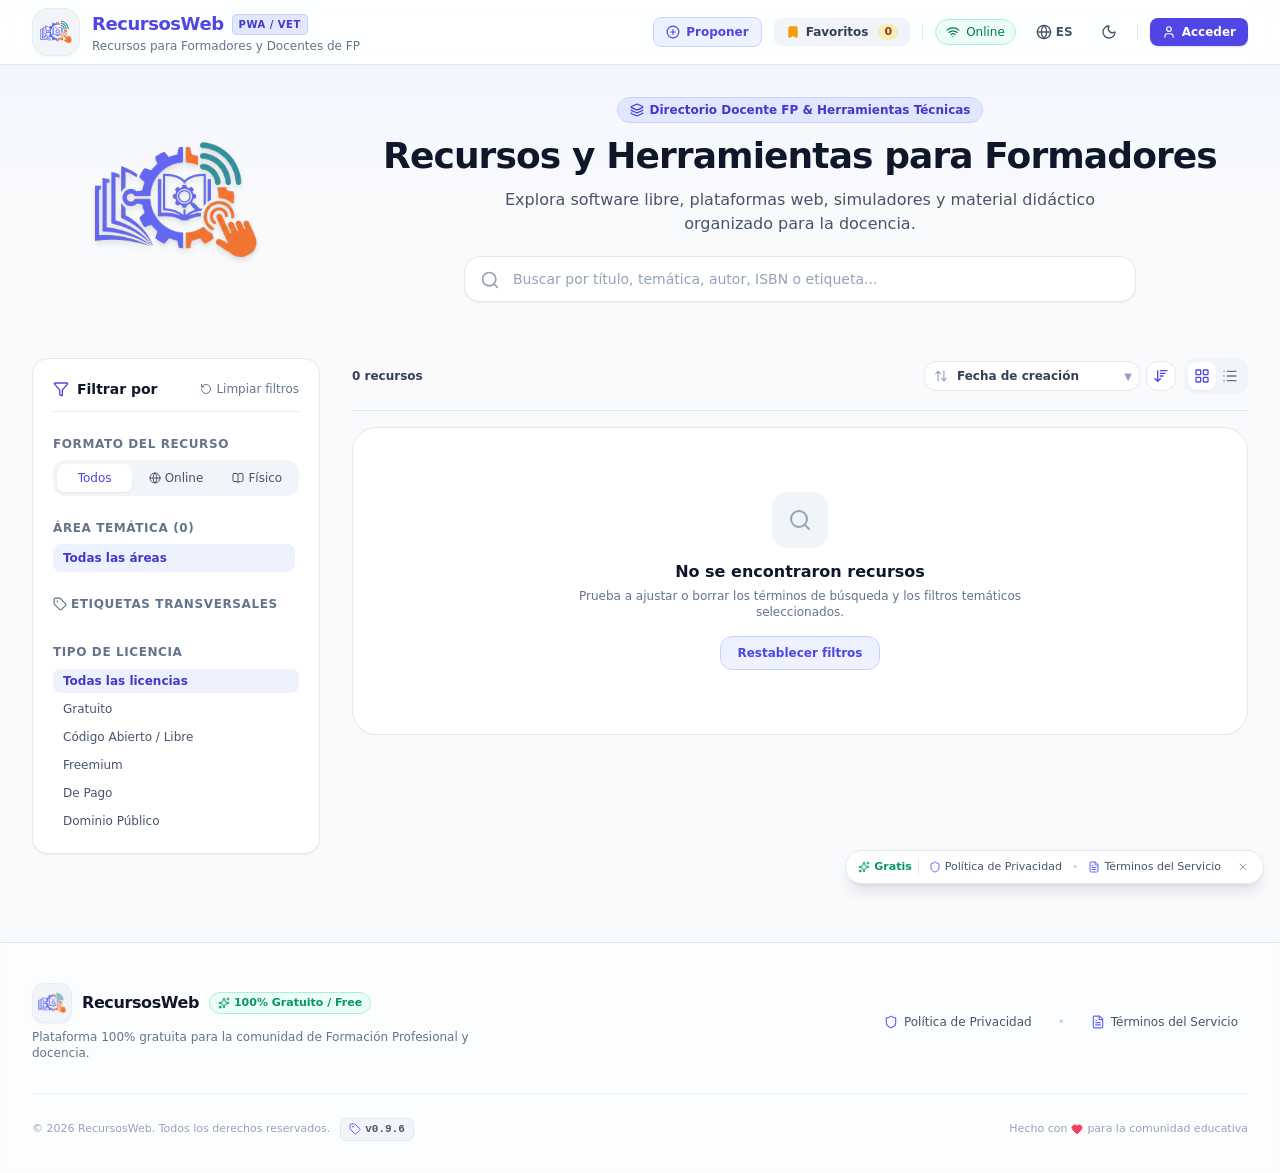
==== index.html @ 9bcf94d1 "deploy: harryangstrom/RecursosWeb@825c1fb88102592ce351a238828b5ffc466547d4" ====
<!doctype html>
<html lang="es">
  <head>
    <meta charset="UTF-8" />
    <link rel="icon" type="image/x-icon" href="/favicon.ico" />
    <link rel="icon" type="image/png" sizes="32x32" href="/favicon-32x32.png" />
    <link rel="icon" type="image/png" sizes="16x16" href="/favicon-16x16.png" />
    <link rel="apple-touch-icon" sizes="180x180" href="/apple-touch-icon.png" />
    <meta name="viewport" content="width=device-width, initial-scale=1.0, maximum-scale=1.0, user-scalable=no, viewport-fit=cover" />
    <meta name="theme-color" content="#4f46e5" />
    <meta name="description" content="Recursos para Formadores de FP y Educación de Adultos - Herramientas online y recursos físicos." />
    <title>RecursosWeb | Recursos para Formadores</title>
    <script type="module" crossorigin src="/assets/index-B-gvqFJF.js"></script>
    <link rel="stylesheet" crossorigin href="/assets/index-CIgTR_x7.css">
  <link rel="manifest" href="/manifest.webmanifest"><script id="vite-plugin-pwa:register-sw" src="/registerSW.js"></script></head>
  <body class="bg-slate-50 dark:bg-slate-950 text-slate-900 dark:text-slate-100 antialiased min-h-screen selection:bg-brand-500 selection:text-white">
    <div id="root"></div>
  </body>
</html>
---- assets/index-CIgTR_x7.css ----
*,:before,:after{--tw-border-spacing-x: 0;--tw-border-spacing-y: 0;--tw-translate-x: 0;--tw-translate-y: 0;--tw-rotate: 0;--tw-skew-x: 0;--tw-skew-y: 0;--tw-scale-x: 1;--tw-scale-y: 1;--tw-pan-x: ;--tw-pan-y: ;--tw-pinch-zoom: ;--tw-scroll-snap-strictness: proximity;--tw-gradient-from-position: ;--tw-gradient-via-position: ;--tw-gradient-to-position: ;--tw-ordinal: ;--tw-slashed-zero: ;--tw-numeric-figure: ;--tw-numeric-spacing: ;--tw-numeric-fraction: ;--tw-ring-inset: ;--tw-ring-offset-width: 0px;--tw-ring-offset-color: #fff;--tw-ring-color: rgb(59 130 246 / .5);--tw-ring-offset-shadow: 0 0 #0000;--tw-ring-shadow: 0 0 #0000;--tw-shadow: 0 0 #0000;--tw-shadow-colored: 0 0 #0000;--tw-blur: ;--tw-brightness: ;--tw-contrast: ;--tw-grayscale: ;--tw-hue-rotate: ;--tw-invert: ;--tw-saturate: ;--tw-sepia: ;--tw-drop-shadow: ;--tw-backdrop-blur: ;--tw-backdrop-brightness: ;--tw-backdrop-contrast: ;--tw-backdrop-grayscale: ;--tw-backdrop-hue-rotate: ;--tw-backdrop-invert: ;--tw-backdrop-opacity: ;--tw-backdrop-saturate: ;--tw-backdrop-sepia: ;--tw-contain-size: ;--tw-contain-layout: ;--tw-contain-paint: ;--tw-contain-style: }::backdrop{--tw-border-spacing-x: 0;--tw-border-spacing-y: 0;--tw-translate-x: 0;--tw-translate-y: 0;--tw-rotate: 0;--tw-skew-x: 0;--tw-skew-y: 0;--tw-scale-x: 1;--tw-scale-y: 1;--tw-pan-x: ;--tw-pan-y: ;--tw-pinch-zoom: ;--tw-scroll-snap-strictness: proximity;--tw-gradient-from-position: ;--tw-gradient-via-position: ;--tw-gradient-to-position: ;--tw-ordinal: ;--tw-slashed-zero: ;--tw-numeric-figure: ;--tw-numeric-spacing: ;--tw-numeric-fraction: ;--tw-ring-inset: ;--tw-ring-offset-width: 0px;--tw-ring-offset-color: #fff;--tw-ring-color: rgb(59 130 246 / .5);--tw-ring-offset-shadow: 0 0 #0000;--tw-ring-shadow: 0 0 #0000;--tw-shadow: 0 0 #0000;--tw-shadow-colored: 0 0 #0000;--tw-blur: ;--tw-brightness: ;--tw-contrast: ;--tw-grayscale: ;--tw-hue-rotate: ;--tw-invert: ;--tw-saturate: ;--tw-sepia: ;--tw-drop-shadow: ;--tw-backdrop-blur: ;--tw-backdrop-brightness: ;--tw-backdrop-contrast: ;--tw-backdrop-grayscale: ;--tw-backdrop-hue-rotate: ;--tw-backdrop-invert: ;--tw-backdrop-opacity: ;--tw-backdrop-saturate: ;--tw-backdrop-sepia: ;--tw-contain-size: ;--tw-contain-layout: ;--tw-contain-paint: ;--tw-contain-style: }*,:before,:after{box-sizing:border-box;border-width:0;border-style:solid;border-color:#e5e7eb}:before,:after{--tw-content: ""}html,:host{line-height:1.5;-webkit-text-size-adjust:100%;-moz-tab-size:4;-o-tab-size:4;tab-size:4;font-family:ui-sans-serif,system-ui,sans-serif,"Apple Color Emoji","Segoe UI Emoji",Segoe UI Symbol,"Noto Color Emoji";font-feature-settings:normal;font-variation-settings:normal;-webkit-tap-highlight-color:transparent}body{margin:0;line-height:inherit}hr{height:0;color:inherit;border-top-width:1px}abbr:where([title]){-webkit-text-decoration:underline dotted;text-decoration:underline dotted}h1,h2,h3,h4,h5,h6{font-size:inherit;font-weight:inherit}a{color:inherit;text-decoration:inherit}b,strong{font-weight:bolder}code,kbd,samp,pre{font-family:ui-monospace,SFMono-Regular,Menlo,Monaco,Consolas,Liberation Mono,Courier New,monospace;font-feature-settings:normal;font-variation-settings:normal;font-size:1em}small{font-size:80%}sub,sup{font-size:75%;line-height:0;position:relative;vertical-align:baseline}sub{bottom:-.25em}sup{top:-.5em}table{text-indent:0;border-color:inherit;border-collapse:collapse}button,input,optgroup,select,textarea{font-family:inherit;font-feature-settings:inherit;font-variation-settings:inherit;font-size:100%;font-weight:inherit;line-height:inherit;letter-spacing:inherit;color:inherit;margin:0;padding:0}button,select{text-transform:none}button,input:where([type=button]),input:where([type=reset]),input:where([type=submit]){-webkit-appearance:button;background-color:transparent;background-image:none}:-moz-focusring{outline:auto}:-moz-ui-invalid{box-shadow:none}progress{vertical-align:baseline}::-webkit-inner-spin-button,::-webkit-outer-spin-button{height:auto}[type=search]{-webkit-appearance:textfield;outline-offset:-2px}::-webkit-search-decoration{-webkit-appearance:none}::-webkit-file-upload-button{-webkit-appearance:button;font:inherit}summary{display:list-item}blockquote,dl,dd,h1,h2,h3,h4,h5,h6,hr,figure,p,pre{margin:0}fieldset{margin:0;padding:0}legend{padding:0}ol,ul,menu{list-style:none;margin:0;padding:0}dialog{padding:0}textarea{resize:vertical}input::-moz-placeholder,textarea::-moz-placeholder{opacity:1;color:#9ca3af}input::placeholder,textarea::placeholder{opacity:1;color:#9ca3af}button,[role=button]{cursor:pointer}:disabled{cursor:default}img,svg,video,canvas,audio,iframe,embed,object{display:block;vertical-align:middle}img,video{max-width:100%;height:auto}[hidden]:where(:not([hidden=until-found])){display:none}:root{--background: 210 40% 98%;--foreground: 222 47% 11%}.dark{--background: 222 47% 6%;--foreground: 210 40% 98%}body{min-height:100vh;--tw-bg-opacity: 1;background-color:rgb(248 250 252 / var(--tw-bg-opacity, 1));--tw-text-opacity: 1;color:rgb(15 23 42 / var(--tw-text-opacity, 1));-webkit-font-smoothing:antialiased;-moz-osx-font-smoothing:grayscale}body:is(.dark *){--tw-bg-opacity: 1;background-color:rgb(2 6 23 / var(--tw-bg-opacity, 1));--tw-text-opacity: 1;color:rgb(241 245 249 / var(--tw-text-opacity, 1))}body{font-feature-settings:"rlig" 1,"calt" 1}.sr-only{position:absolute;width:1px;height:1px;padding:0;margin:-1px;overflow:hidden;clip:rect(0,0,0,0);white-space:nowrap;border-width:0}.pointer-events-none{pointer-events:none}.fixed{position:fixed}.absolute{position:absolute}.relative{position:relative}.sticky{position:sticky}.inset-0{top:0;right:0;bottom:0;left:0}.-right-0\.5{right:-.125rem}.-right-2\.5{right:-.625rem}.-top-0\.5{top:-.125rem}.-top-1\.5{top:-.375rem}.bottom-0{bottom:0}.bottom-20{bottom:5rem}.bottom-6{bottom:1.5rem}.left-0{left:0}.left-2\.5{left:.625rem}.left-3{left:.75rem}.left-3\.5{left:.875rem}.left-4{left:1rem}.right-0{right:0}.right-2{right:.5rem}.right-2\.5{right:.625rem}.right-3{right:.75rem}.right-3\.5{right:.875rem}.right-4{right:1rem}.right-5{right:1.25rem}.right-6{right:1.5rem}.top-0{top:0}.top-1\/2{top:50%}.top-2\.5{top:.625rem}.top-20{top:5rem}.top-3{top:.75rem}.top-3\.5{top:.875rem}.top-5{top:1.25rem}.z-10{z-index:10}.z-20{z-index:20}.z-30{z-index:30}.z-40{z-index:40}.z-50{z-index:50}.z-\[60\]{z-index:60}.z-\[70\]{z-index:70}.z-\[80\]{z-index:80}.col-span-1{grid-column:span 1 / span 1}.col-span-2{grid-column:span 2 / span 2}.mx-auto{margin-left:auto;margin-right:auto}.my-5{margin-top:1.25rem;margin-bottom:1.25rem}.my-auto{margin-top:auto;margin-bottom:auto}.mb-0\.5{margin-bottom:.125rem}.mb-1{margin-bottom:.25rem}.mb-1\.5{margin-bottom:.375rem}.mb-2{margin-bottom:.5rem}.mb-2\.5{margin-bottom:.625rem}.mb-3{margin-bottom:.75rem}.mb-4{margin-bottom:1rem}.ml-0\.5{margin-left:.125rem}.ml-1{margin-left:.25rem}.ml-2{margin-left:.5rem}.ml-auto{margin-left:auto}.mr-1{margin-right:.25rem}.mt-0\.5{margin-top:.125rem}.mt-1{margin-top:.25rem}.mt-1\.5{margin-top:.375rem}.mt-16{margin-top:4rem}.mt-2{margin-top:.5rem}.mt-3{margin-top:.75rem}.mt-4{margin-top:1rem}.mt-5{margin-top:1.25rem}.mt-6{margin-top:1.5rem}.mt-8{margin-top:2rem}.line-clamp-1{overflow:hidden;display:-webkit-box;-webkit-box-orient:vertical;-webkit-line-clamp:1}.line-clamp-2{overflow:hidden;display:-webkit-box;-webkit-box-orient:vertical;-webkit-line-clamp:2}.line-clamp-3{overflow:hidden;display:-webkit-box;-webkit-box-orient:vertical;-webkit-line-clamp:3}.block{display:block}.inline-block{display:inline-block}.inline{display:inline}.flex{display:flex}.inline-flex{display:inline-flex}.table{display:table}.grid{display:grid}.contents{display:contents}.hidden{display:none}.h-0\.5{height:.125rem}.h-1\.5{height:.375rem}.h-10{height:2.5rem}.h-12{height:3rem}.h-14{height:3.5rem}.h-16{height:4rem}.h-2{height:.5rem}.h-2\.5{height:.625rem}.h-3{height:.75rem}.h-3\.5{height:.875rem}.h-4{height:1rem}.h-44{height:11rem}.h-5{height:1.25rem}.h-52{height:13rem}.h-6{height:1.5rem}.h-7{height:1.75rem}.h-8{height:2rem}.h-9{height:2.25rem}.h-\[90vh\]{height:90vh}.h-full{height:100%}.max-h-24{max-height:6rem}.max-h-32{max-height:8rem}.max-h-48{max-height:12rem}.max-h-56{max-height:14rem}.max-h-72{max-height:18rem}.max-h-\[460px\]{max-height:460px}.max-h-\[480px\]{max-height:480px}.max-h-\[500px\]{max-height:500px}.max-h-\[85vh\]{max-height:85vh}.max-h-\[90vh\]{max-height:90vh}.max-h-\[92vh\]{max-height:92vh}.min-h-screen{min-height:100vh}.w-1\.5{width:.375rem}.w-10{width:2.5rem}.w-12{width:3rem}.w-14{width:3.5rem}.w-16{width:4rem}.w-2\.5{width:.625rem}.w-3{width:.75rem}.w-3\.5{width:.875rem}.w-4{width:1rem}.w-44{width:11rem}.w-5{width:1.25rem}.w-52{width:13rem}.w-6{width:1.5rem}.w-64{width:16rem}.w-7{width:1.75rem}.w-72{width:18rem}.w-8{width:2rem}.w-9{width:2.25rem}.w-full{width:100%}.w-px{width:1px}.min-w-0{min-width:0px}.min-w-4{min-width:1rem}.max-w-2xl{max-width:42rem}.max-w-3xl{max-width:48rem}.max-w-4xl{max-width:56rem}.max-w-5xl{max-width:64rem}.max-w-7xl{max-width:80rem}.max-w-\[110px\]{max-width:110px}.max-w-lg{max-width:32rem}.max-w-md{max-width:28rem}.max-w-sm{max-width:24rem}.max-w-xl{max-width:36rem}.max-w-xs{max-width:20rem}.flex-1{flex:1 1 0%}.flex-shrink-0,.shrink-0{flex-shrink:0}.-translate-y-1\/2{--tw-translate-y: -50%;transform:translate(var(--tw-translate-x),var(--tw-translate-y)) rotate(var(--tw-rotate)) skew(var(--tw-skew-x)) skewY(var(--tw-skew-y)) scaleX(var(--tw-scale-x)) scaleY(var(--tw-scale-y))}.scale-110{--tw-scale-x: 1.1;--tw-scale-y: 1.1;transform:translate(var(--tw-translate-x),var(--tw-translate-y)) rotate(var(--tw-rotate)) skew(var(--tw-skew-x)) skewY(var(--tw-skew-y)) scaleX(var(--tw-scale-x)) scaleY(var(--tw-scale-y))}.transform{transform:translate(var(--tw-translate-x),var(--tw-translate-y)) rotate(var(--tw-rotate)) skew(var(--tw-skew-x)) skewY(var(--tw-skew-y)) scaleX(var(--tw-scale-x)) scaleY(var(--tw-scale-y))}@keyframes bounce{0%,to{transform:translateY(-25%);animation-timing-function:cubic-bezier(.8,0,1,1)}50%{transform:none;animation-timing-function:cubic-bezier(0,0,.2,1)}}.animate-bounce{animation:bounce 1s infinite}@keyframes pulse{50%{opacity:.5}}.animate-pulse{animation:pulse 2s cubic-bezier(.4,0,.6,1) infinite}@keyframes spin{to{transform:rotate(360deg)}}.animate-spin{animation:spin 1s linear infinite}.cursor-pointer{cursor:pointer}.select-none{-webkit-user-select:none;-moz-user-select:none;user-select:none}.list-inside{list-style-position:inside}.list-disc{list-style-type:disc}.appearance-none{-webkit-appearance:none;-moz-appearance:none;appearance:none}.grid-cols-1{grid-template-columns:repeat(1,minmax(0,1fr))}.grid-cols-2{grid-template-columns:repeat(2,minmax(0,1fr))}.grid-cols-3{grid-template-columns:repeat(3,minmax(0,1fr))}.grid-cols-9{grid-template-columns:repeat(9,minmax(0,1fr))}.flex-col{flex-direction:column}.flex-wrap{flex-wrap:wrap}.items-start{align-items:flex-start}.items-center{align-items:center}.items-stretch{align-items:stretch}.justify-end{justify-content:flex-end}.justify-center{justify-content:center}.justify-between{justify-content:space-between}.justify-around{justify-content:space-around}.gap-0\.5{gap:.125rem}.gap-1{gap:.25rem}.gap-1\.5{gap:.375rem}.gap-2{gap:.5rem}.gap-2\.5{gap:.625rem}.gap-3{gap:.75rem}.gap-3\.5{gap:.875rem}.gap-4{gap:1rem}.gap-5{gap:1.25rem}.gap-6{gap:1.5rem}.gap-8{gap:2rem}.space-y-0\.5>:not([hidden])~:not([hidden]){--tw-space-y-reverse: 0;margin-top:calc(.125rem * calc(1 - var(--tw-space-y-reverse)));margin-bottom:calc(.125rem * var(--tw-space-y-reverse))}.space-y-1>:not([hidden])~:not([hidden]){--tw-space-y-reverse: 0;margin-top:calc(.25rem * calc(1 - var(--tw-space-y-reverse)));margin-bottom:calc(.25rem * var(--tw-space-y-reverse))}.space-y-1\.5>:not([hidden])~:not([hidden]){--tw-space-y-reverse: 0;margin-top:calc(.375rem * calc(1 - var(--tw-space-y-reverse)));margin-bottom:calc(.375rem * var(--tw-space-y-reverse))}.space-y-2>:not([hidden])~:not([hidden]){--tw-space-y-reverse: 0;margin-top:calc(.5rem * calc(1 - var(--tw-space-y-reverse)));margin-bottom:calc(.5rem * var(--tw-space-y-reverse))}.space-y-3>:not([hidden])~:not([hidden]){--tw-space-y-reverse: 0;margin-top:calc(.75rem * calc(1 - var(--tw-space-y-reverse)));margin-bottom:calc(.75rem * var(--tw-space-y-reverse))}.space-y-3\.5>:not([hidden])~:not([hidden]){--tw-space-y-reverse: 0;margin-top:calc(.875rem * calc(1 - var(--tw-space-y-reverse)));margin-bottom:calc(.875rem * var(--tw-space-y-reverse))}.space-y-4>:not([hidden])~:not([hidden]){--tw-space-y-reverse: 0;margin-top:calc(1rem * calc(1 - var(--tw-space-y-reverse)));margin-bottom:calc(1rem * var(--tw-space-y-reverse))}.space-y-5>:not([hidden])~:not([hidden]){--tw-space-y-reverse: 0;margin-top:calc(1.25rem * calc(1 - var(--tw-space-y-reverse)));margin-bottom:calc(1.25rem * var(--tw-space-y-reverse))}.space-y-6>:not([hidden])~:not([hidden]){--tw-space-y-reverse: 0;margin-top:calc(1.5rem * calc(1 - var(--tw-space-y-reverse)));margin-bottom:calc(1.5rem * var(--tw-space-y-reverse))}.divide-y>:not([hidden])~:not([hidden]){--tw-divide-y-reverse: 0;border-top-width:calc(1px * calc(1 - var(--tw-divide-y-reverse)));border-bottom-width:calc(1px * var(--tw-divide-y-reverse))}.divide-slate-100>:not([hidden])~:not([hidden]){--tw-divide-opacity: 1;border-color:rgb(241 245 249 / var(--tw-divide-opacity, 1))}.self-start{align-self:flex-start}.self-end{align-self:flex-end}.self-center{align-self:center}.overflow-hidden{overflow:hidden}.overflow-x-auto{overflow-x:auto}.overflow-y-auto{overflow-y:auto}.truncate{overflow:hidden;text-overflow:ellipsis;white-space:nowrap}.whitespace-nowrap{white-space:nowrap}.whitespace-pre-line{white-space:pre-line}.rounded{border-radius:.25rem}.rounded-2xl{border-radius:1rem}.rounded-3xl{border-radius:1.5rem}.rounded-full{border-radius:9999px}.rounded-lg{border-radius:.5rem}.rounded-md{border-radius:.375rem}.rounded-xl{border-radius:.75rem}.border{border-width:1px}.border-0{border-width:0px}.border-2{border-width:2px}.border-b{border-bottom-width:1px}.border-r{border-right-width:1px}.border-t{border-top-width:1px}.border-dashed{border-style:dashed}.border-amber-200{--tw-border-opacity: 1;border-color:rgb(253 230 138 / var(--tw-border-opacity, 1))}.border-amber-200\/50{border-color:#fde68a80}.border-amber-200\/60{border-color:#fde68a99}.border-amber-200\/70{border-color:#fde68ab3}.border-amber-200\/80{border-color:#fde68acc}.border-amber-300{--tw-border-opacity: 1;border-color:rgb(252 211 77 / var(--tw-border-opacity, 1))}.border-amber-300\/40{border-color:#fcd34d66}.border-amber-500{--tw-border-opacity: 1;border-color:rgb(245 158 11 / var(--tw-border-opacity, 1))}.border-blue-200{--tw-border-opacity: 1;border-color:rgb(191 219 254 / var(--tw-border-opacity, 1))}.border-blue-200\/60{border-color:#bfdbfe99}.border-brand-100{--tw-border-opacity: 1;border-color:rgb(224 231 255 / var(--tw-border-opacity, 1))}.border-brand-200{--tw-border-opacity: 1;border-color:rgb(199 210 254 / var(--tw-border-opacity, 1))}.border-brand-300{--tw-border-opacity: 1;border-color:rgb(165 180 252 / var(--tw-border-opacity, 1))}.border-brand-500{--tw-border-opacity: 1;border-color:rgb(99 102 241 / var(--tw-border-opacity, 1))}.border-emerald-200{--tw-border-opacity: 1;border-color:rgb(167 243 208 / var(--tw-border-opacity, 1))}.border-emerald-200\/60{border-color:#a7f3d099}.border-emerald-500{--tw-border-opacity: 1;border-color:rgb(16 185 129 / var(--tw-border-opacity, 1))}.border-indigo-200{--tw-border-opacity: 1;border-color:rgb(199 210 254 / var(--tw-border-opacity, 1))}.border-indigo-200\/50{border-color:#c7d2fe80}.border-indigo-200\/60{border-color:#c7d2fe99}.border-indigo-200\/70{border-color:#c7d2feb3}.border-indigo-300{--tw-border-opacity: 1;border-color:rgb(165 180 252 / var(--tw-border-opacity, 1))}.border-indigo-500{--tw-border-opacity: 1;border-color:rgb(99 102 241 / var(--tw-border-opacity, 1))}.border-purple-200{--tw-border-opacity: 1;border-color:rgb(233 213 255 / var(--tw-border-opacity, 1))}.border-purple-200\/60{border-color:#e9d5ff99}.border-purple-300{--tw-border-opacity: 1;border-color:rgb(216 180 254 / var(--tw-border-opacity, 1))}.border-rose-200{--tw-border-opacity: 1;border-color:rgb(254 205 211 / var(--tw-border-opacity, 1))}.border-slate-100{--tw-border-opacity: 1;border-color:rgb(241 245 249 / var(--tw-border-opacity, 1))}.border-slate-200{--tw-border-opacity: 1;border-color:rgb(226 232 240 / var(--tw-border-opacity, 1))}.border-slate-200\/60{border-color:#e2e8f099}.border-slate-200\/80{border-color:#e2e8f0cc}.border-slate-300{--tw-border-opacity: 1;border-color:rgb(203 213 225 / var(--tw-border-opacity, 1))}.border-slate-700{--tw-border-opacity: 1;border-color:rgb(51 65 85 / var(--tw-border-opacity, 1))}.border-slate-700\/60{border-color:#33415599}.border-slate-700\/80{border-color:#334155cc}.border-slate-800{--tw-border-opacity: 1;border-color:rgb(30 41 59 / var(--tw-border-opacity, 1))}.border-slate-800\/80{border-color:#1e293bcc}.border-transparent{border-color:transparent}.border-white\/30{border-color:#ffffff4d}.border-t-transparent{border-top-color:transparent}.border-t-white{--tw-border-opacity: 1;border-top-color:rgb(255 255 255 / var(--tw-border-opacity, 1))}.bg-\[\#0f172a\]{--tw-bg-opacity: 1;background-color:rgb(15 23 42 / var(--tw-bg-opacity, 1))}.bg-amber-100{--tw-bg-opacity: 1;background-color:rgb(254 243 199 / var(--tw-bg-opacity, 1))}.bg-amber-200\/60{background-color:#fde68a99}.bg-amber-50{--tw-bg-opacity: 1;background-color:rgb(255 251 235 / var(--tw-bg-opacity, 1))}.bg-amber-50\/30{background-color:#fffbeb4d}.bg-amber-50\/50{background-color:#fffbeb80}.bg-amber-50\/60{background-color:#fffbeb99}.bg-amber-50\/70{background-color:#fffbebb3}.bg-amber-500{--tw-bg-opacity: 1;background-color:rgb(245 158 11 / var(--tw-bg-opacity, 1))}.bg-amber-500\/10{background-color:#f59e0b1a}.bg-amber-600{--tw-bg-opacity: 1;background-color:rgb(217 119 6 / var(--tw-bg-opacity, 1))}.bg-blue-100{--tw-bg-opacity: 1;background-color:rgb(219 234 254 / var(--tw-bg-opacity, 1))}.bg-blue-50{--tw-bg-opacity: 1;background-color:rgb(239 246 255 / var(--tw-bg-opacity, 1))}.bg-blue-500{--tw-bg-opacity: 1;background-color:rgb(59 130 246 / var(--tw-bg-opacity, 1))}.bg-brand-100{--tw-bg-opacity: 1;background-color:rgb(224 231 255 / var(--tw-bg-opacity, 1))}.bg-brand-50{--tw-bg-opacity: 1;background-color:rgb(238 242 255 / var(--tw-bg-opacity, 1))}.bg-brand-50\/50{background-color:#eef2ff80}.bg-brand-50\/70{background-color:#eef2ffb3}.bg-brand-600{--tw-bg-opacity: 1;background-color:rgb(79 70 229 / var(--tw-bg-opacity, 1))}.bg-emerald-100{--tw-bg-opacity: 1;background-color:rgb(209 250 229 / var(--tw-bg-opacity, 1))}.bg-emerald-50{--tw-bg-opacity: 1;background-color:rgb(236 253 245 / var(--tw-bg-opacity, 1))}.bg-emerald-50\/30{background-color:#ecfdf54d}.bg-emerald-50\/60{background-color:#ecfdf599}.bg-emerald-500{--tw-bg-opacity: 1;background-color:rgb(16 185 129 / var(--tw-bg-opacity, 1))}.bg-emerald-600{--tw-bg-opacity: 1;background-color:rgb(5 150 105 / var(--tw-bg-opacity, 1))}.bg-indigo-100{--tw-bg-opacity: 1;background-color:rgb(224 231 255 / var(--tw-bg-opacity, 1))}.bg-indigo-50{--tw-bg-opacity: 1;background-color:rgb(238 242 255 / var(--tw-bg-opacity, 1))}.bg-indigo-50\/40{background-color:#eef2ff66}.bg-indigo-50\/50{background-color:#eef2ff80}.bg-indigo-50\/60{background-color:#eef2ff99}.bg-indigo-50\/70{background-color:#eef2ffb3}.bg-indigo-600{--tw-bg-opacity: 1;background-color:rgb(79 70 229 / var(--tw-bg-opacity, 1))}.bg-indigo-700{--tw-bg-opacity: 1;background-color:rgb(67 56 202 / var(--tw-bg-opacity, 1))}.bg-purple-100{--tw-bg-opacity: 1;background-color:rgb(243 232 255 / var(--tw-bg-opacity, 1))}.bg-purple-50{--tw-bg-opacity: 1;background-color:rgb(250 245 255 / var(--tw-bg-opacity, 1))}.bg-purple-500{--tw-bg-opacity: 1;background-color:rgb(168 85 247 / var(--tw-bg-opacity, 1))}.bg-purple-600{--tw-bg-opacity: 1;background-color:rgb(147 51 234 / var(--tw-bg-opacity, 1))}.bg-rose-100{--tw-bg-opacity: 1;background-color:rgb(255 228 230 / var(--tw-bg-opacity, 1))}.bg-rose-50{--tw-bg-opacity: 1;background-color:rgb(255 241 242 / var(--tw-bg-opacity, 1))}.bg-rose-600{--tw-bg-opacity: 1;background-color:rgb(225 29 72 / var(--tw-bg-opacity, 1))}.bg-slate-100{--tw-bg-opacity: 1;background-color:rgb(241 245 249 / var(--tw-bg-opacity, 1))}.bg-slate-200{--tw-bg-opacity: 1;background-color:rgb(226 232 240 / var(--tw-bg-opacity, 1))}.bg-slate-50{--tw-bg-opacity: 1;background-color:rgb(248 250 252 / var(--tw-bg-opacity, 1))}.bg-slate-50\/50{background-color:#f8fafc80}.bg-slate-50\/60{background-color:#f8fafc99}.bg-slate-50\/70{background-color:#f8fafcb3}.bg-slate-50\/80{background-color:#f8fafccc}.bg-slate-800{--tw-bg-opacity: 1;background-color:rgb(30 41 59 / var(--tw-bg-opacity, 1))}.bg-slate-800\/90{background-color:#1e293be6}.bg-slate-900{--tw-bg-opacity: 1;background-color:rgb(15 23 42 / var(--tw-bg-opacity, 1))}.bg-slate-900\/70{background-color:#0f172ab3}.bg-slate-900\/80{background-color:#0f172acc}.bg-slate-900\/95{background-color:#0f172af2}.bg-slate-950{--tw-bg-opacity: 1;background-color:rgb(2 6 23 / var(--tw-bg-opacity, 1))}.bg-slate-950\/60{background-color:#02061799}.bg-slate-950\/70{background-color:#020617b3}.bg-slate-950\/75{background-color:#020617bf}.bg-slate-950\/80{background-color:#020617cc}.bg-white{--tw-bg-opacity: 1;background-color:rgb(255 255 255 / var(--tw-bg-opacity, 1))}.bg-white\/50{background-color:#ffffff80}.bg-white\/85{background-color:#ffffffd9}.bg-white\/90{background-color:#ffffffe6}.bg-white\/95{background-color:#fffffff2}.bg-gradient-to-b{background-image:linear-gradient(to bottom,var(--tw-gradient-stops))}.bg-gradient-to-br{background-image:linear-gradient(to bottom right,var(--tw-gradient-stops))}.bg-gradient-to-r{background-image:linear-gradient(to right,var(--tw-gradient-stops))}.bg-gradient-to-tr{background-image:linear-gradient(to top right,var(--tw-gradient-stops))}.from-amber-400{--tw-gradient-from: #fbbf24 var(--tw-gradient-from-position);--tw-gradient-to: rgb(251 191 36 / 0) var(--tw-gradient-to-position);--tw-gradient-stops: var(--tw-gradient-from), var(--tw-gradient-to)}.from-amber-500{--tw-gradient-from: #f59e0b var(--tw-gradient-from-position);--tw-gradient-to: rgb(245 158 11 / 0) var(--tw-gradient-to-position);--tw-gradient-stops: var(--tw-gradient-from), var(--tw-gradient-to)}.from-blue-500{--tw-gradient-from: #3b82f6 var(--tw-gradient-from-position);--tw-gradient-to: rgb(59 130 246 / 0) var(--tw-gradient-to-position);--tw-gradient-stops: var(--tw-gradient-from), var(--tw-gradient-to)}.from-blue-600{--tw-gradient-from: #2563eb var(--tw-gradient-from-position);--tw-gradient-to: rgb(37 99 235 / 0) var(--tw-gradient-to-position);--tw-gradient-stops: var(--tw-gradient-from), var(--tw-gradient-to)}.from-brand-50{--tw-gradient-from: #eef2ff var(--tw-gradient-from-position);--tw-gradient-to: rgb(238 242 255 / 0) var(--tw-gradient-to-position);--tw-gradient-stops: var(--tw-gradient-from), var(--tw-gradient-to)}.from-brand-50\/50{--tw-gradient-from: rgb(238 242 255 / .5) var(--tw-gradient-from-position);--tw-gradient-to: rgb(238 242 255 / 0) var(--tw-gradient-to-position);--tw-gradient-stops: var(--tw-gradient-from), var(--tw-gradient-to)}.from-brand-600{--tw-gradient-from: #4f46e5 var(--tw-gradient-from-position);--tw-gradient-to: rgb(79 70 229 / 0) var(--tw-gradient-to-position);--tw-gradient-stops: var(--tw-gradient-from), var(--tw-gradient-to)}.from-cyan-500{--tw-gradient-from: #06b6d4 var(--tw-gradient-from-position);--tw-gradient-to: rgb(6 182 212 / 0) var(--tw-gradient-to-position);--tw-gradient-stops: var(--tw-gradient-from), var(--tw-gradient-to)}.from-cyan-600{--tw-gradient-from: #0891b2 var(--tw-gradient-from-position);--tw-gradient-to: rgb(8 145 178 / 0) var(--tw-gradient-to-position);--tw-gradient-stops: var(--tw-gradient-from), var(--tw-gradient-to)}.from-emerald-500{--tw-gradient-from: #10b981 var(--tw-gradient-from-position);--tw-gradient-to: rgb(16 185 129 / 0) var(--tw-gradient-to-position);--tw-gradient-stops: var(--tw-gradient-from), var(--tw-gradient-to)}.from-fuchsia-500{--tw-gradient-from: #d946ef var(--tw-gradient-from-position);--tw-gradient-to: rgb(217 70 239 / 0) var(--tw-gradient-to-position);--tw-gradient-stops: var(--tw-gradient-from), var(--tw-gradient-to)}.from-green-500{--tw-gradient-from: #22c55e var(--tw-gradient-from-position);--tw-gradient-to: rgb(34 197 94 / 0) var(--tw-gradient-to-position);--tw-gradient-stops: var(--tw-gradient-from), var(--tw-gradient-to)}.from-indigo-50{--tw-gradient-from: #eef2ff var(--tw-gradient-from-position);--tw-gradient-to: rgb(238 242 255 / 0) var(--tw-gradient-to-position);--tw-gradient-stops: var(--tw-gradient-from), var(--tw-gradient-to)}.from-indigo-500{--tw-gradient-from: #6366f1 var(--tw-gradient-from-position);--tw-gradient-to: rgb(99 102 241 / 0) var(--tw-gradient-to-position);--tw-gradient-stops: var(--tw-gradient-from), var(--tw-gradient-to)}.from-indigo-500\/10{--tw-gradient-from: rgb(99 102 241 / .1) var(--tw-gradient-from-position);--tw-gradient-to: rgb(99 102 241 / 0) var(--tw-gradient-to-position);--tw-gradient-stops: var(--tw-gradient-from), var(--tw-gradient-to)}.from-indigo-600{--tw-gradient-from: #4f46e5 var(--tw-gradient-from-position);--tw-gradient-to: rgb(79 70 229 / 0) var(--tw-gradient-to-position);--tw-gradient-stops: var(--tw-gradient-from), var(--tw-gradient-to)}.from-orange-500{--tw-gradient-from: #f97316 var(--tw-gradient-from-position);--tw-gradient-to: rgb(249 115 22 / 0) var(--tw-gradient-to-position);--tw-gradient-stops: var(--tw-gradient-from), var(--tw-gradient-to)}.from-pink-500{--tw-gradient-from: #ec4899 var(--tw-gradient-from-position);--tw-gradient-to: rgb(236 72 153 / 0) var(--tw-gradient-to-position);--tw-gradient-stops: var(--tw-gradient-from), var(--tw-gradient-to)}.from-purple-500{--tw-gradient-from: #a855f7 var(--tw-gradient-from-position);--tw-gradient-to: rgb(168 85 247 / 0) var(--tw-gradient-to-position);--tw-gradient-stops: var(--tw-gradient-from), var(--tw-gradient-to)}.from-red-500{--tw-gradient-from: #ef4444 var(--tw-gradient-from-position);--tw-gradient-to: rgb(239 68 68 / 0) var(--tw-gradient-to-position);--tw-gradient-stops: var(--tw-gradient-from), var(--tw-gradient-to)}.from-rose-500{--tw-gradient-from: #f43f5e var(--tw-gradient-from-position);--tw-gradient-to: rgb(244 63 94 / 0) var(--tw-gradient-to-position);--tw-gradient-stops: var(--tw-gradient-from), var(--tw-gradient-to)}.from-sky-500{--tw-gradient-from: #0ea5e9 var(--tw-gradient-from-position);--tw-gradient-to: rgb(14 165 233 / 0) var(--tw-gradient-to-position);--tw-gradient-stops: var(--tw-gradient-from), var(--tw-gradient-to)}.from-slate-500{--tw-gradient-from: #64748b var(--tw-gradient-from-position);--tw-gradient-to: rgb(100 116 139 / 0) var(--tw-gradient-to-position);--tw-gradient-stops: var(--tw-gradient-from), var(--tw-gradient-to)}.from-slate-600{--tw-gradient-from: #475569 var(--tw-gradient-from-position);--tw-gradient-to: rgb(71 85 105 / 0) var(--tw-gradient-to-position);--tw-gradient-stops: var(--tw-gradient-from), var(--tw-gradient-to)}.from-teal-500{--tw-gradient-from: #14b8a6 var(--tw-gradient-from-position);--tw-gradient-to: rgb(20 184 166 / 0) var(--tw-gradient-to-position);--tw-gradient-stops: var(--tw-gradient-from), var(--tw-gradient-to)}.from-teal-600{--tw-gradient-from: #0d9488 var(--tw-gradient-from-position);--tw-gradient-to: rgb(13 148 136 / 0) var(--tw-gradient-to-position);--tw-gradient-stops: var(--tw-gradient-from), var(--tw-gradient-to)}.from-violet-500{--tw-gradient-from: #8b5cf6 var(--tw-gradient-from-position);--tw-gradient-to: rgb(139 92 246 / 0) var(--tw-gradient-to-position);--tw-gradient-stops: var(--tw-gradient-from), var(--tw-gradient-to)}.from-yellow-500{--tw-gradient-from: #eab308 var(--tw-gradient-from-position);--tw-gradient-to: rgb(234 179 8 / 0) var(--tw-gradient-to-position);--tw-gradient-stops: var(--tw-gradient-from), var(--tw-gradient-to)}.via-indigo-600{--tw-gradient-to: rgb(79 70 229 / 0) var(--tw-gradient-to-position);--tw-gradient-stops: var(--tw-gradient-from), #4f46e5 var(--tw-gradient-via-position), var(--tw-gradient-to)}.via-purple-50{--tw-gradient-to: rgb(250 245 255 / 0) var(--tw-gradient-to-position);--tw-gradient-stops: var(--tw-gradient-from), #faf5ff var(--tw-gradient-via-position), var(--tw-gradient-to)}.via-transparent{--tw-gradient-to: rgb(0 0 0 / 0) var(--tw-gradient-to-position);--tw-gradient-stops: var(--tw-gradient-from), transparent var(--tw-gradient-via-position), var(--tw-gradient-to)}.to-amber-500{--tw-gradient-to: #f59e0b var(--tw-gradient-to-position)}.to-amber-600{--tw-gradient-to: #d97706 var(--tw-gradient-to-position)}.to-blue-600{--tw-gradient-to: #2563eb var(--tw-gradient-to-position)}.to-blue-700{--tw-gradient-to: #1d4ed8 var(--tw-gradient-to-position)}.to-cyan-600{--tw-gradient-to: #0891b2 var(--tw-gradient-to-position)}.to-cyan-700{--tw-gradient-to: #0e7490 var(--tw-gradient-to-position)}.to-emerald-600{--tw-gradient-to: #059669 var(--tw-gradient-to-position)}.to-gray-700{--tw-gradient-to: #374151 var(--tw-gradient-to-position)}.to-green-600{--tw-gradient-to: #16a34a var(--tw-gradient-to-position)}.to-indigo-50\/50{--tw-gradient-to: rgb(238 242 255 / .5) var(--tw-gradient-to-position)}.to-indigo-600{--tw-gradient-to: #4f46e5 var(--tw-gradient-to-position)}.to-orange-600{--tw-gradient-to: #ea580c var(--tw-gradient-to-position)}.to-pink-50{--tw-gradient-to: #fdf2f8 var(--tw-gradient-to-position)}.to-pink-600{--tw-gradient-to: #db2777 var(--tw-gradient-to-position)}.to-purple-50{--tw-gradient-to: #faf5ff var(--tw-gradient-to-position)}.to-purple-500\/10{--tw-gradient-to: rgb(168 85 247 / .1) var(--tw-gradient-to-position)}.to-purple-600{--tw-gradient-to: #9333ea var(--tw-gradient-to-position)}.to-red-600{--tw-gradient-to: #dc2626 var(--tw-gradient-to-position)}.to-rose-500{--tw-gradient-to: #f43f5e var(--tw-gradient-to-position)}.to-rose-600{--tw-gradient-to: #e11d48 var(--tw-gradient-to-position)}.to-slate-800{--tw-gradient-to: #1e293b var(--tw-gradient-to-position)}.to-teal-600{--tw-gradient-to: #0d9488 var(--tw-gradient-to-position)}.to-transparent{--tw-gradient-to: transparent var(--tw-gradient-to-position)}.to-yellow-500{--tw-gradient-to: #eab308 var(--tw-gradient-to-position)}.to-zinc-700{--tw-gradient-to: #3f3f46 var(--tw-gradient-to-position)}.bg-clip-text{-webkit-background-clip:text;background-clip:text}.fill-current{fill:currentColor}.fill-rose-500{fill:#f43f5e}.object-contain{-o-object-fit:contain;object-fit:contain}.p-0\.5{padding:.125rem}.p-1{padding:.25rem}.p-1\.5{padding:.375rem}.p-12{padding:3rem}.p-2{padding:.5rem}.p-2\.5{padding:.625rem}.p-3{padding:.75rem}.p-3\.5{padding:.875rem}.p-4{padding:1rem}.p-5{padding:1.25rem}.p-6{padding:1.5rem}.px-1{padding-left:.25rem;padding-right:.25rem}.px-1\.5{padding-left:.375rem;padding-right:.375rem}.px-2{padding-left:.5rem;padding-right:.5rem}.px-2\.5{padding-left:.625rem;padding-right:.625rem}.px-3{padding-left:.75rem;padding-right:.75rem}.px-3\.5{padding-left:.875rem;padding-right:.875rem}.px-4{padding-left:1rem;padding-right:1rem}.px-5{padding-left:1.25rem;padding-right:1.25rem}.px-6{padding-left:1.5rem;padding-right:1.5rem}.py-0\.5{padding-top:.125rem;padding-bottom:.125rem}.py-1{padding-top:.25rem;padding-bottom:.25rem}.py-1\.5{padding-top:.375rem;padding-bottom:.375rem}.py-10{padding-top:2.5rem;padding-bottom:2.5rem}.py-12{padding-top:3rem;padding-bottom:3rem}.py-16{padding-top:4rem;padding-bottom:4rem}.py-2{padding-top:.5rem;padding-bottom:.5rem}.py-2\.5{padding-top:.625rem;padding-bottom:.625rem}.py-3{padding-top:.75rem;padding-bottom:.75rem}.py-3\.5{padding-top:.875rem;padding-bottom:.875rem}.py-4{padding-top:1rem;padding-bottom:1rem}.py-6{padding-top:1.5rem;padding-bottom:1.5rem}.pb-1{padding-bottom:.25rem}.pb-2{padding-bottom:.5rem}.pb-24{padding-bottom:6rem}.pb-3{padding-bottom:.75rem}.pb-4{padding-bottom:1rem}.pl-10{padding-left:2.5rem}.pl-12{padding-left:3rem}.pl-2{padding-left:.5rem}.pl-2\.5{padding-left:.625rem}.pl-7{padding-left:1.75rem}.pl-8{padding-left:2rem}.pl-9{padding-left:2.25rem}.pr-1{padding-right:.25rem}.pr-1\.5{padding-right:.375rem}.pr-10{padding-right:2.5rem}.pr-2\.5{padding-right:.625rem}.pr-3{padding-right:.75rem}.pr-4{padding-right:1rem}.pr-7{padding-right:1.75rem}.pt-0\.5{padding-top:.125rem}.pt-1{padding-top:.25rem}.pt-1\.5{padding-top:.375rem}.pt-10{padding-top:2.5rem}.pt-2{padding-top:.5rem}.pt-3{padding-top:.75rem}.pt-4{padding-top:1rem}.pt-6{padding-top:1.5rem}.pt-8{padding-top:2rem}.text-left{text-align:left}.text-center{text-align:center}.font-mono{font-family:ui-monospace,SFMono-Regular,Menlo,Monaco,Consolas,Liberation Mono,Courier New,monospace}.font-sans{font-family:ui-sans-serif,system-ui,sans-serif,"Apple Color Emoji","Segoe UI Emoji",Segoe UI Symbol,"Noto Color Emoji"}.text-3xl{font-size:1.875rem;line-height:2.25rem}.text-\[10px\]{font-size:10px}.text-\[11px\]{font-size:11px}.text-\[9px\]{font-size:9px}.text-base{font-size:1rem;line-height:1.5rem}.text-lg{font-size:1.125rem;line-height:1.75rem}.text-sm{font-size:.875rem;line-height:1.25rem}.text-xl{font-size:1.25rem;line-height:1.75rem}.text-xs{font-size:.75rem;line-height:1rem}.font-bold{font-weight:700}.font-extrabold{font-weight:800}.font-medium{font-weight:500}.font-normal{font-weight:400}.font-semibold{font-weight:600}.uppercase{text-transform:uppercase}.lowercase{text-transform:lowercase}.capitalize{text-transform:capitalize}.italic{font-style:italic}.leading-relaxed{line-height:1.625}.leading-snug{line-height:1.375}.leading-tight{line-height:1.25}.tracking-tight{letter-spacing:-.025em}.tracking-wide{letter-spacing:.025em}.tracking-wider{letter-spacing:.05em}.text-amber-400{--tw-text-opacity: 1;color:rgb(251 191 36 / var(--tw-text-opacity, 1))}.text-amber-500{--tw-text-opacity: 1;color:rgb(245 158 11 / var(--tw-text-opacity, 1))}.text-amber-600{--tw-text-opacity: 1;color:rgb(217 119 6 / var(--tw-text-opacity, 1))}.text-amber-700{--tw-text-opacity: 1;color:rgb(180 83 9 / var(--tw-text-opacity, 1))}.text-amber-800{--tw-text-opacity: 1;color:rgb(146 64 14 / var(--tw-text-opacity, 1))}.text-amber-900{--tw-text-opacity: 1;color:rgb(120 53 15 / var(--tw-text-opacity, 1))}.text-amber-950{--tw-text-opacity: 1;color:rgb(69 26 3 / var(--tw-text-opacity, 1))}.text-blue-700{--tw-text-opacity: 1;color:rgb(29 78 216 / var(--tw-text-opacity, 1))}.text-blue-800{--tw-text-opacity: 1;color:rgb(30 64 175 / var(--tw-text-opacity, 1))}.text-blue-950{--tw-text-opacity: 1;color:rgb(23 37 84 / var(--tw-text-opacity, 1))}.text-brand-500{--tw-text-opacity: 1;color:rgb(99 102 241 / var(--tw-text-opacity, 1))}.text-brand-600{--tw-text-opacity: 1;color:rgb(79 70 229 / var(--tw-text-opacity, 1))}.text-brand-700{--tw-text-opacity: 1;color:rgb(67 56 202 / var(--tw-text-opacity, 1))}.text-brand-900{--tw-text-opacity: 1;color:rgb(49 46 129 / var(--tw-text-opacity, 1))}.text-emerald-400{--tw-text-opacity: 1;color:rgb(52 211 153 / var(--tw-text-opacity, 1))}.text-emerald-500{--tw-text-opacity: 1;color:rgb(16 185 129 / var(--tw-text-opacity, 1))}.text-emerald-600{--tw-text-opacity: 1;color:rgb(5 150 105 / var(--tw-text-opacity, 1))}.text-emerald-700{--tw-text-opacity: 1;color:rgb(4 120 87 / var(--tw-text-opacity, 1))}.text-emerald-800{--tw-text-opacity: 1;color:rgb(6 95 70 / var(--tw-text-opacity, 1))}.text-indigo-100{--tw-text-opacity: 1;color:rgb(224 231 255 / var(--tw-text-opacity, 1))}.text-indigo-500{--tw-text-opacity: 1;color:rgb(99 102 241 / var(--tw-text-opacity, 1))}.text-indigo-600{--tw-text-opacity: 1;color:rgb(79 70 229 / var(--tw-text-opacity, 1))}.text-indigo-600\/80{color:#4f46e5cc}.text-indigo-700{--tw-text-opacity: 1;color:rgb(67 56 202 / var(--tw-text-opacity, 1))}.text-indigo-700\/80{color:#4338cacc}.text-indigo-800{--tw-text-opacity: 1;color:rgb(55 48 163 / var(--tw-text-opacity, 1))}.text-indigo-900{--tw-text-opacity: 1;color:rgb(49 46 129 / var(--tw-text-opacity, 1))}.text-indigo-950{--tw-text-opacity: 1;color:rgb(30 27 75 / var(--tw-text-opacity, 1))}.text-purple-600{--tw-text-opacity: 1;color:rgb(147 51 234 / var(--tw-text-opacity, 1))}.text-purple-700{--tw-text-opacity: 1;color:rgb(126 34 206 / var(--tw-text-opacity, 1))}.text-purple-800{--tw-text-opacity: 1;color:rgb(107 33 168 / var(--tw-text-opacity, 1))}.text-purple-950{--tw-text-opacity: 1;color:rgb(59 7 100 / var(--tw-text-opacity, 1))}.text-rose-500{--tw-text-opacity: 1;color:rgb(244 63 94 / var(--tw-text-opacity, 1))}.text-rose-600{--tw-text-opacity: 1;color:rgb(225 29 72 / var(--tw-text-opacity, 1))}.text-rose-700{--tw-text-opacity: 1;color:rgb(190 18 60 / var(--tw-text-opacity, 1))}.text-rose-800{--tw-text-opacity: 1;color:rgb(159 18 57 / var(--tw-text-opacity, 1))}.text-slate-200{--tw-text-opacity: 1;color:rgb(226 232 240 / var(--tw-text-opacity, 1))}.text-slate-300{--tw-text-opacity: 1;color:rgb(203 213 225 / var(--tw-text-opacity, 1))}.text-slate-400{--tw-text-opacity: 1;color:rgb(148 163 184 / var(--tw-text-opacity, 1))}.text-slate-500{--tw-text-opacity: 1;color:rgb(100 116 139 / var(--tw-text-opacity, 1))}.text-slate-600{--tw-text-opacity: 1;color:rgb(71 85 105 / var(--tw-text-opacity, 1))}.text-slate-700{--tw-text-opacity: 1;color:rgb(51 65 85 / var(--tw-text-opacity, 1))}.text-slate-800{--tw-text-opacity: 1;color:rgb(30 41 59 / var(--tw-text-opacity, 1))}.text-slate-900{--tw-text-opacity: 1;color:rgb(15 23 42 / var(--tw-text-opacity, 1))}.text-transparent{color:transparent}.text-white{--tw-text-opacity: 1;color:rgb(255 255 255 / var(--tw-text-opacity, 1))}.underline{text-decoration-line:underline}.line-through{text-decoration-line:line-through}.antialiased{-webkit-font-smoothing:antialiased;-moz-osx-font-smoothing:grayscale}.placeholder-slate-400::-moz-placeholder{--tw-placeholder-opacity: 1;color:rgb(148 163 184 / var(--tw-placeholder-opacity, 1))}.placeholder-slate-400::placeholder{--tw-placeholder-opacity: 1;color:rgb(148 163 184 / var(--tw-placeholder-opacity, 1))}.opacity-40{opacity:.4}.opacity-60{opacity:.6}.opacity-70{opacity:.7}.shadow-2xl{--tw-shadow: 0 25px 50px -12px rgb(0 0 0 / .25);--tw-shadow-colored: 0 25px 50px -12px var(--tw-shadow-color);box-shadow:var(--tw-ring-offset-shadow, 0 0 #0000),var(--tw-ring-shadow, 0 0 #0000),var(--tw-shadow)}.shadow-inner{--tw-shadow: inset 0 2px 4px 0 rgb(0 0 0 / .05);--tw-shadow-colored: inset 0 2px 4px 0 var(--tw-shadow-color);box-shadow:var(--tw-ring-offset-shadow, 0 0 #0000),var(--tw-ring-shadow, 0 0 #0000),var(--tw-shadow)}.shadow-lg{--tw-shadow: 0 10px 15px -3px rgb(0 0 0 / .1), 0 4px 6px -4px rgb(0 0 0 / .1);--tw-shadow-colored: 0 10px 15px -3px var(--tw-shadow-color), 0 4px 6px -4px var(--tw-shadow-color);box-shadow:var(--tw-ring-offset-shadow, 0 0 #0000),var(--tw-ring-shadow, 0 0 #0000),var(--tw-shadow)}.shadow-md{--tw-shadow: 0 4px 6px -1px rgb(0 0 0 / .1), 0 2px 4px -2px rgb(0 0 0 / .1);--tw-shadow-colored: 0 4px 6px -1px var(--tw-shadow-color), 0 2px 4px -2px var(--tw-shadow-color);box-shadow:var(--tw-ring-offset-shadow, 0 0 #0000),var(--tw-ring-shadow, 0 0 #0000),var(--tw-shadow)}.shadow-sm{--tw-shadow: 0 1px 2px 0 rgb(0 0 0 / .05);--tw-shadow-colored: 0 1px 2px 0 var(--tw-shadow-color);box-shadow:var(--tw-ring-offset-shadow, 0 0 #0000),var(--tw-ring-shadow, 0 0 #0000),var(--tw-shadow)}.shadow-xl{--tw-shadow: 0 20px 25px -5px rgb(0 0 0 / .1), 0 8px 10px -6px rgb(0 0 0 / .1);--tw-shadow-colored: 0 20px 25px -5px var(--tw-shadow-color), 0 8px 10px -6px var(--tw-shadow-color);box-shadow:var(--tw-ring-offset-shadow, 0 0 #0000),var(--tw-ring-shadow, 0 0 #0000),var(--tw-shadow)}.shadow-amber-500\/25{--tw-shadow-color: rgb(245 158 11 / .25);--tw-shadow: var(--tw-shadow-colored)}.shadow-brand-500\/20{--tw-shadow-color: rgb(99 102 241 / .2);--tw-shadow: var(--tw-shadow-colored)}.shadow-brand-500\/25{--tw-shadow-color: rgb(99 102 241 / .25);--tw-shadow: var(--tw-shadow-colored)}.shadow-emerald-500\/25{--tw-shadow-color: rgb(16 185 129 / .25);--tw-shadow: var(--tw-shadow-colored)}.shadow-indigo-500\/20{--tw-shadow-color: rgb(99 102 241 / .2);--tw-shadow: var(--tw-shadow-colored)}.shadow-indigo-500\/25{--tw-shadow-color: rgb(99 102 241 / .25);--tw-shadow: var(--tw-shadow-colored)}.shadow-indigo-600\/20{--tw-shadow-color: rgb(79 70 229 / .2);--tw-shadow: var(--tw-shadow-colored)}.shadow-rose-600\/25{--tw-shadow-color: rgb(225 29 72 / .25);--tw-shadow: var(--tw-shadow-colored)}.outline-none{outline:2px solid transparent;outline-offset:2px}.ring-1{--tw-ring-offset-shadow: var(--tw-ring-inset) 0 0 0 var(--tw-ring-offset-width) var(--tw-ring-offset-color);--tw-ring-shadow: var(--tw-ring-inset) 0 0 0 calc(1px + var(--tw-ring-offset-width)) var(--tw-ring-color);box-shadow:var(--tw-ring-offset-shadow),var(--tw-ring-shadow),var(--tw-shadow, 0 0 #0000)}.ring-2{--tw-ring-offset-shadow: var(--tw-ring-inset) 0 0 0 var(--tw-ring-offset-width) var(--tw-ring-offset-color);--tw-ring-shadow: var(--tw-ring-inset) 0 0 0 calc(2px + var(--tw-ring-offset-width)) var(--tw-ring-color);box-shadow:var(--tw-ring-offset-shadow),var(--tw-ring-shadow),var(--tw-shadow, 0 0 #0000)}.ring-amber-500{--tw-ring-opacity: 1;--tw-ring-color: rgb(245 158 11 / var(--tw-ring-opacity, 1))}.ring-brand-500{--tw-ring-opacity: 1;--tw-ring-color: rgb(99 102 241 / var(--tw-ring-opacity, 1))}.ring-emerald-500{--tw-ring-opacity: 1;--tw-ring-color: rgb(16 185 129 / var(--tw-ring-opacity, 1))}.ring-white{--tw-ring-opacity: 1;--tw-ring-color: rgb(255 255 255 / var(--tw-ring-opacity, 1))}.drop-shadow-md{--tw-drop-shadow: drop-shadow(0 4px 3px rgb(0 0 0 / .07)) drop-shadow(0 2px 2px rgb(0 0 0 / .06));filter:var(--tw-blur) var(--tw-brightness) var(--tw-contrast) var(--tw-grayscale) var(--tw-hue-rotate) var(--tw-invert) var(--tw-saturate) var(--tw-sepia) var(--tw-drop-shadow)}.filter{filter:var(--tw-blur) var(--tw-brightness) var(--tw-contrast) var(--tw-grayscale) var(--tw-hue-rotate) var(--tw-invert) var(--tw-saturate) var(--tw-sepia) var(--tw-drop-shadow)}.backdrop-blur-md{--tw-backdrop-blur: blur(12px);-webkit-backdrop-filter:var(--tw-backdrop-blur) var(--tw-backdrop-brightness) var(--tw-backdrop-contrast) var(--tw-backdrop-grayscale) var(--tw-backdrop-hue-rotate) var(--tw-backdrop-invert) var(--tw-backdrop-opacity) var(--tw-backdrop-saturate) var(--tw-backdrop-sepia);backdrop-filter:var(--tw-backdrop-blur) var(--tw-backdrop-brightness) var(--tw-backdrop-contrast) var(--tw-backdrop-grayscale) var(--tw-backdrop-hue-rotate) var(--tw-backdrop-invert) var(--tw-backdrop-opacity) var(--tw-backdrop-saturate) var(--tw-backdrop-sepia)}.backdrop-blur-sm{--tw-backdrop-blur: blur(4px);-webkit-backdrop-filter:var(--tw-backdrop-blur) var(--tw-backdrop-brightness) var(--tw-backdrop-contrast) var(--tw-backdrop-grayscale) var(--tw-backdrop-hue-rotate) var(--tw-backdrop-invert) var(--tw-backdrop-opacity) var(--tw-backdrop-saturate) var(--tw-backdrop-sepia);backdrop-filter:var(--tw-backdrop-blur) var(--tw-backdrop-brightness) var(--tw-backdrop-contrast) var(--tw-backdrop-grayscale) var(--tw-backdrop-hue-rotate) var(--tw-backdrop-invert) var(--tw-backdrop-opacity) var(--tw-backdrop-saturate) var(--tw-backdrop-sepia)}.transition{transition-property:color,background-color,border-color,text-decoration-color,fill,stroke,opacity,box-shadow,transform,filter,backdrop-filter;transition-timing-function:cubic-bezier(.4,0,.2,1);transition-duration:.15s}.transition-all{transition-property:all;transition-timing-function:cubic-bezier(.4,0,.2,1);transition-duration:.15s}.transition-colors{transition-property:color,background-color,border-color,text-decoration-color,fill,stroke;transition-timing-function:cubic-bezier(.4,0,.2,1);transition-duration:.15s}.transition-opacity{transition-property:opacity;transition-timing-function:cubic-bezier(.4,0,.2,1);transition-duration:.15s}.transition-transform{transition-property:transform;transition-timing-function:cubic-bezier(.4,0,.2,1);transition-duration:.15s}.duration-200{transition-duration:.2s}.duration-300{transition-duration:.3s}::-webkit-scrollbar{width:6px;height:6px}::-webkit-scrollbar-track{background:transparent}::-webkit-scrollbar-thumb{border-radius:9999px;--tw-bg-opacity: 1;background-color:rgb(203 213 225 / var(--tw-bg-opacity, 1))}:is(.dark *)::-webkit-scrollbar-thumb{--tw-bg-opacity: 1;background-color:rgb(51 65 85 / var(--tw-bg-opacity, 1))}::-webkit-scrollbar-thumb:hover{--tw-bg-opacity: 1;background-color:rgb(148 163 184 / var(--tw-bg-opacity, 1))}:is(.dark *)::-webkit-scrollbar-thumb:hover{--tw-bg-opacity: 1;background-color:rgb(71 85 105 / var(--tw-bg-opacity, 1))}.no-scrollbar::-webkit-scrollbar{display:none}.no-scrollbar{-ms-overflow-style:none;scrollbar-width:none}.selection\:bg-brand-500 *::-moz-selection{--tw-bg-opacity: 1;background-color:rgb(99 102 241 / var(--tw-bg-opacity, 1))}.selection\:bg-brand-500 *::selection{--tw-bg-opacity: 1;background-color:rgb(99 102 241 / var(--tw-bg-opacity, 1))}.selection\:text-white *::-moz-selection{--tw-text-opacity: 1;color:rgb(255 255 255 / var(--tw-text-opacity, 1))}.selection\:text-white *::selection{--tw-text-opacity: 1;color:rgb(255 255 255 / var(--tw-text-opacity, 1))}.selection\:bg-brand-500::-moz-selection{--tw-bg-opacity: 1;background-color:rgb(99 102 241 / var(--tw-bg-opacity, 1))}.selection\:bg-brand-500::selection{--tw-bg-opacity: 1;background-color:rgb(99 102 241 / var(--tw-bg-opacity, 1))}.selection\:text-white::-moz-selection{--tw-text-opacity: 1;color:rgb(255 255 255 / var(--tw-text-opacity, 1))}.selection\:text-white::selection{--tw-text-opacity: 1;color:rgb(255 255 255 / var(--tw-text-opacity, 1))}.placeholder\:text-slate-400::-moz-placeholder{--tw-text-opacity: 1;color:rgb(148 163 184 / var(--tw-text-opacity, 1))}.placeholder\:text-slate-400::placeholder{--tw-text-opacity: 1;color:rgb(148 163 184 / var(--tw-text-opacity, 1))}.first\:pt-0:first-child{padding-top:0}.hover\:scale-105:hover{--tw-scale-x: 1.05;--tw-scale-y: 1.05;transform:translate(var(--tw-translate-x),var(--tw-translate-y)) rotate(var(--tw-rotate)) skew(var(--tw-skew-x)) skewY(var(--tw-skew-y)) scaleX(var(--tw-scale-x)) scaleY(var(--tw-scale-y))}.hover\:scale-110:hover{--tw-scale-x: 1.1;--tw-scale-y: 1.1;transform:translate(var(--tw-translate-x),var(--tw-translate-y)) rotate(var(--tw-rotate)) skew(var(--tw-skew-x)) skewY(var(--tw-skew-y)) scaleX(var(--tw-scale-x)) scaleY(var(--tw-scale-y))}.hover\:border-brand-300:hover{--tw-border-opacity: 1;border-color:rgb(165 180 252 / var(--tw-border-opacity, 1))}.hover\:border-brand-400:hover{--tw-border-opacity: 1;border-color:rgb(129 140 248 / var(--tw-border-opacity, 1))}.hover\:border-brand-500:hover{--tw-border-opacity: 1;border-color:rgb(99 102 241 / var(--tw-border-opacity, 1))}.hover\:border-slate-200:hover{--tw-border-opacity: 1;border-color:rgb(226 232 240 / var(--tw-border-opacity, 1))}.hover\:border-slate-300:hover{--tw-border-opacity: 1;border-color:rgb(203 213 225 / var(--tw-border-opacity, 1))}.hover\:bg-amber-100:hover{--tw-bg-opacity: 1;background-color:rgb(254 243 199 / var(--tw-bg-opacity, 1))}.hover\:bg-amber-50\/50:hover{background-color:#fffbeb80}.hover\:bg-amber-700:hover{--tw-bg-opacity: 1;background-color:rgb(180 83 9 / var(--tw-bg-opacity, 1))}.hover\:bg-brand-100:hover{--tw-bg-opacity: 1;background-color:rgb(224 231 255 / var(--tw-bg-opacity, 1))}.hover\:bg-brand-50:hover{--tw-bg-opacity: 1;background-color:rgb(238 242 255 / var(--tw-bg-opacity, 1))}.hover\:bg-brand-700:hover{--tw-bg-opacity: 1;background-color:rgb(67 56 202 / var(--tw-bg-opacity, 1))}.hover\:bg-emerald-100:hover{--tw-bg-opacity: 1;background-color:rgb(209 250 229 / var(--tw-bg-opacity, 1))}.hover\:bg-emerald-50:hover{--tw-bg-opacity: 1;background-color:rgb(236 253 245 / var(--tw-bg-opacity, 1))}.hover\:bg-emerald-700:hover{--tw-bg-opacity: 1;background-color:rgb(4 120 87 / var(--tw-bg-opacity, 1))}.hover\:bg-indigo-100:hover{--tw-bg-opacity: 1;background-color:rgb(224 231 255 / var(--tw-bg-opacity, 1))}.hover\:bg-indigo-50:hover{--tw-bg-opacity: 1;background-color:rgb(238 242 255 / var(--tw-bg-opacity, 1))}.hover\:bg-indigo-700:hover{--tw-bg-opacity: 1;background-color:rgb(67 56 202 / var(--tw-bg-opacity, 1))}.hover\:bg-purple-100:hover{--tw-bg-opacity: 1;background-color:rgb(243 232 255 / var(--tw-bg-opacity, 1))}.hover\:bg-purple-50:hover{--tw-bg-opacity: 1;background-color:rgb(250 245 255 / var(--tw-bg-opacity, 1))}.hover\:bg-rose-50:hover{--tw-bg-opacity: 1;background-color:rgb(255 241 242 / var(--tw-bg-opacity, 1))}.hover\:bg-rose-700:hover{--tw-bg-opacity: 1;background-color:rgb(190 18 60 / var(--tw-bg-opacity, 1))}.hover\:bg-slate-100:hover{--tw-bg-opacity: 1;background-color:rgb(241 245 249 / var(--tw-bg-opacity, 1))}.hover\:bg-slate-200:hover{--tw-bg-opacity: 1;background-color:rgb(226 232 240 / var(--tw-bg-opacity, 1))}.hover\:bg-slate-300:hover{--tw-bg-opacity: 1;background-color:rgb(203 213 225 / var(--tw-bg-opacity, 1))}.hover\:bg-slate-50:hover{--tw-bg-opacity: 1;background-color:rgb(248 250 252 / var(--tw-bg-opacity, 1))}.hover\:bg-slate-50\/70:hover{background-color:#f8fafcb3}.hover\:bg-slate-700:hover{--tw-bg-opacity: 1;background-color:rgb(51 65 85 / var(--tw-bg-opacity, 1))}.hover\:bg-slate-700\/50:hover{background-color:#33415580}.hover\:bg-slate-800:hover{--tw-bg-opacity: 1;background-color:rgb(30 41 59 / var(--tw-bg-opacity, 1))}.hover\:from-brand-700:hover{--tw-gradient-from: #4338ca var(--tw-gradient-from-position);--tw-gradient-to: rgb(67 56 202 / 0) var(--tw-gradient-to-position);--tw-gradient-stops: var(--tw-gradient-from), var(--tw-gradient-to)}.hover\:from-indigo-500\/20:hover{--tw-gradient-from: rgb(99 102 241 / .2) var(--tw-gradient-from-position);--tw-gradient-to: rgb(99 102 241 / 0) var(--tw-gradient-to-position);--tw-gradient-stops: var(--tw-gradient-from), var(--tw-gradient-to)}.hover\:from-indigo-700:hover{--tw-gradient-from: #4338ca var(--tw-gradient-from-position);--tw-gradient-to: rgb(67 56 202 / 0) var(--tw-gradient-to-position);--tw-gradient-stops: var(--tw-gradient-from), var(--tw-gradient-to)}.hover\:to-indigo-700:hover{--tw-gradient-to: #4338ca var(--tw-gradient-to-position)}.hover\:to-purple-500\/20:hover{--tw-gradient-to: rgb(168 85 247 / .2) var(--tw-gradient-to-position)}.hover\:to-purple-700:hover{--tw-gradient-to: #7e22ce var(--tw-gradient-to-position)}.hover\:text-amber-600:hover{--tw-text-opacity: 1;color:rgb(217 119 6 / var(--tw-text-opacity, 1))}.hover\:text-brand-200:hover{--tw-text-opacity: 1;color:rgb(199 210 254 / var(--tw-text-opacity, 1))}.hover\:text-brand-600:hover{--tw-text-opacity: 1;color:rgb(79 70 229 / var(--tw-text-opacity, 1))}.hover\:text-brand-900:hover{--tw-text-opacity: 1;color:rgb(49 46 129 / var(--tw-text-opacity, 1))}.hover\:text-indigo-600:hover{--tw-text-opacity: 1;color:rgb(79 70 229 / var(--tw-text-opacity, 1))}.hover\:text-indigo-900:hover{--tw-text-opacity: 1;color:rgb(49 46 129 / var(--tw-text-opacity, 1))}.hover\:text-rose-500:hover{--tw-text-opacity: 1;color:rgb(244 63 94 / var(--tw-text-opacity, 1))}.hover\:text-rose-600:hover{--tw-text-opacity: 1;color:rgb(225 29 72 / var(--tw-text-opacity, 1))}.hover\:text-rose-700:hover{--tw-text-opacity: 1;color:rgb(190 18 60 / var(--tw-text-opacity, 1))}.hover\:text-rose-900:hover{--tw-text-opacity: 1;color:rgb(136 19 55 / var(--tw-text-opacity, 1))}.hover\:text-slate-600:hover{--tw-text-opacity: 1;color:rgb(71 85 105 / var(--tw-text-opacity, 1))}.hover\:text-slate-700:hover{--tw-text-opacity: 1;color:rgb(51 65 85 / var(--tw-text-opacity, 1))}.hover\:text-slate-800:hover{--tw-text-opacity: 1;color:rgb(30 41 59 / var(--tw-text-opacity, 1))}.hover\:text-slate-900:hover{--tw-text-opacity: 1;color:rgb(15 23 42 / var(--tw-text-opacity, 1))}.hover\:text-white:hover{--tw-text-opacity: 1;color:rgb(255 255 255 / var(--tw-text-opacity, 1))}.hover\:underline:hover{text-decoration-line:underline}.hover\:opacity-100:hover{opacity:1}.hover\:shadow-md:hover{--tw-shadow: 0 4px 6px -1px rgb(0 0 0 / .1), 0 2px 4px -2px rgb(0 0 0 / .1);--tw-shadow-colored: 0 4px 6px -1px var(--tw-shadow-color), 0 2px 4px -2px var(--tw-shadow-color);box-shadow:var(--tw-ring-offset-shadow, 0 0 #0000),var(--tw-ring-shadow, 0 0 #0000),var(--tw-shadow)}.hover\:shadow-xl:hover{--tw-shadow: 0 20px 25px -5px rgb(0 0 0 / .1), 0 8px 10px -6px rgb(0 0 0 / .1);--tw-shadow-colored: 0 20px 25px -5px var(--tw-shadow-color), 0 8px 10px -6px var(--tw-shadow-color);box-shadow:var(--tw-ring-offset-shadow, 0 0 #0000),var(--tw-ring-shadow, 0 0 #0000),var(--tw-shadow)}.focus\:border-transparent:focus{border-color:transparent}.focus\:outline-none:focus{outline:2px solid transparent;outline-offset:2px}.focus\:ring-1:focus{--tw-ring-offset-shadow: var(--tw-ring-inset) 0 0 0 var(--tw-ring-offset-width) var(--tw-ring-offset-color);--tw-ring-shadow: var(--tw-ring-inset) 0 0 0 calc(1px + var(--tw-ring-offset-width)) var(--tw-ring-color);box-shadow:var(--tw-ring-offset-shadow),var(--tw-ring-shadow),var(--tw-shadow, 0 0 #0000)}.focus\:ring-2:focus{--tw-ring-offset-shadow: var(--tw-ring-inset) 0 0 0 var(--tw-ring-offset-width) var(--tw-ring-offset-color);--tw-ring-shadow: var(--tw-ring-inset) 0 0 0 calc(2px + var(--tw-ring-offset-width)) var(--tw-ring-color);box-shadow:var(--tw-ring-offset-shadow),var(--tw-ring-shadow),var(--tw-shadow, 0 0 #0000)}.focus\:ring-brand-500:focus{--tw-ring-opacity: 1;--tw-ring-color: rgb(99 102 241 / var(--tw-ring-opacity, 1))}.focus\:ring-brand-500\/40:focus{--tw-ring-color: rgb(99 102 241 / .4)}.focus\:ring-indigo-500:focus{--tw-ring-opacity: 1;--tw-ring-color: rgb(99 102 241 / var(--tw-ring-opacity, 1))}.active\:scale-95:active{--tw-scale-x: .95;--tw-scale-y: .95;transform:translate(var(--tw-translate-x),var(--tw-translate-y)) rotate(var(--tw-rotate)) skew(var(--tw-skew-x)) skewY(var(--tw-skew-y)) scaleX(var(--tw-scale-x)) scaleY(var(--tw-scale-y))}.disabled\:cursor-not-allowed:disabled{cursor:not-allowed}.disabled\:opacity-40:disabled{opacity:.4}.disabled\:opacity-50:disabled{opacity:.5}.disabled\:opacity-60:disabled{opacity:.6}.group:hover .group-hover\:scale-110{--tw-scale-x: 1.1;--tw-scale-y: 1.1;transform:translate(var(--tw-translate-x),var(--tw-translate-y)) rotate(var(--tw-rotate)) skew(var(--tw-skew-x)) skewY(var(--tw-skew-y)) scaleX(var(--tw-scale-x)) scaleY(var(--tw-scale-y))}.group:hover .group-hover\:text-brand-500{--tw-text-opacity: 1;color:rgb(99 102 241 / var(--tw-text-opacity, 1))}.group:hover .group-hover\:text-brand-600{--tw-text-opacity: 1;color:rgb(79 70 229 / var(--tw-text-opacity, 1))}.dark\:divide-slate-800:is(.dark *)>:not([hidden])~:not([hidden]){--tw-divide-opacity: 1;border-color:rgb(30 41 59 / var(--tw-divide-opacity, 1))}.dark\:divide-slate-800\/60:is(.dark *)>:not([hidden])~:not([hidden]){border-color:#1e293b99}.dark\:border-amber-800:is(.dark *){--tw-border-opacity: 1;border-color:rgb(146 64 14 / var(--tw-border-opacity, 1))}.dark\:border-amber-800\/40:is(.dark *){border-color:#92400e66}.dark\:border-amber-800\/50:is(.dark *){border-color:#92400e80}.dark\:border-amber-800\/60:is(.dark *){border-color:#92400e99}.dark\:border-amber-900\/50:is(.dark *){border-color:#78350f80}.dark\:border-blue-800:is(.dark *){--tw-border-opacity: 1;border-color:rgb(30 64 175 / var(--tw-border-opacity, 1))}.dark\:border-blue-800\/50:is(.dark *){border-color:#1e40af80}.dark\:border-blue-800\/60:is(.dark *){border-color:#1e40af99}.dark\:border-brand-700:is(.dark *){--tw-border-opacity: 1;border-color:rgb(67 56 202 / var(--tw-border-opacity, 1))}.dark\:border-brand-800:is(.dark *){--tw-border-opacity: 1;border-color:rgb(55 48 163 / var(--tw-border-opacity, 1))}.dark\:border-brand-800\/60:is(.dark *){border-color:#3730a399}.dark\:border-brand-800\/80:is(.dark *){border-color:#3730a3cc}.dark\:border-emerald-800:is(.dark *){--tw-border-opacity: 1;border-color:rgb(6 95 70 / var(--tw-border-opacity, 1))}.dark\:border-emerald-800\/60:is(.dark *){border-color:#065f4699}.dark\:border-emerald-900:is(.dark *){--tw-border-opacity: 1;border-color:rgb(6 78 59 / var(--tw-border-opacity, 1))}.dark\:border-emerald-900\/50:is(.dark *){border-color:#064e3b80}.dark\:border-emerald-900\/60:is(.dark *){border-color:#064e3b99}.dark\:border-indigo-700:is(.dark *){--tw-border-opacity: 1;border-color:rgb(67 56 202 / var(--tw-border-opacity, 1))}.dark\:border-indigo-800:is(.dark *){--tw-border-opacity: 1;border-color:rgb(55 48 163 / var(--tw-border-opacity, 1))}.dark\:border-indigo-800\/40:is(.dark *){border-color:#3730a366}.dark\:border-indigo-800\/60:is(.dark *){border-color:#3730a399}.dark\:border-indigo-800\/80:is(.dark *){border-color:#3730a3cc}.dark\:border-indigo-900\/40:is(.dark *){border-color:#312e8166}.dark\:border-purple-700:is(.dark *){--tw-border-opacity: 1;border-color:rgb(126 34 206 / var(--tw-border-opacity, 1))}.dark\:border-purple-800:is(.dark *){--tw-border-opacity: 1;border-color:rgb(107 33 168 / var(--tw-border-opacity, 1))}.dark\:border-purple-800\/60:is(.dark *){border-color:#6b21a899}.dark\:border-rose-800:is(.dark *){--tw-border-opacity: 1;border-color:rgb(159 18 57 / var(--tw-border-opacity, 1))}.dark\:border-rose-900:is(.dark *){--tw-border-opacity: 1;border-color:rgb(136 19 55 / var(--tw-border-opacity, 1))}.dark\:border-rose-900\/60:is(.dark *){border-color:#88133799}.dark\:border-slate-200:is(.dark *){--tw-border-opacity: 1;border-color:rgb(226 232 240 / var(--tw-border-opacity, 1))}.dark\:border-slate-400:is(.dark *){--tw-border-opacity: 1;border-color:rgb(148 163 184 / var(--tw-border-opacity, 1))}.dark\:border-slate-600:is(.dark *){--tw-border-opacity: 1;border-color:rgb(71 85 105 / var(--tw-border-opacity, 1))}.dark\:border-slate-700:is(.dark *){--tw-border-opacity: 1;border-color:rgb(51 65 85 / var(--tw-border-opacity, 1))}.dark\:border-slate-700\/60:is(.dark *){border-color:#33415599}.dark\:border-slate-700\/80:is(.dark *){border-color:#334155cc}.dark\:border-slate-800:is(.dark *){--tw-border-opacity: 1;border-color:rgb(30 41 59 / var(--tw-border-opacity, 1))}.dark\:border-slate-800\/80:is(.dark *){border-color:#1e293bcc}.dark\:border-slate-800\/90:is(.dark *){border-color:#1e293be6}.dark\:bg-amber-950:is(.dark *){--tw-bg-opacity: 1;background-color:rgb(69 26 3 / var(--tw-bg-opacity, 1))}.dark\:bg-amber-950\/10:is(.dark *){background-color:#451a031a}.dark\:bg-amber-950\/20:is(.dark *){background-color:#451a0333}.dark\:bg-amber-950\/30:is(.dark *){background-color:#451a034d}.dark\:bg-amber-950\/40:is(.dark *){background-color:#451a0366}.dark\:bg-amber-950\/50:is(.dark *){background-color:#451a0380}.dark\:bg-amber-950\/60:is(.dark *){background-color:#451a0399}.dark\:bg-amber-950\/70:is(.dark *){background-color:#451a03b3}.dark\:bg-amber-950\/80:is(.dark *){background-color:#451a03cc}.dark\:bg-blue-950\/40:is(.dark *){background-color:#17255466}.dark\:bg-blue-950\/70:is(.dark *){background-color:#172554b3}.dark\:bg-blue-950\/80:is(.dark *){background-color:#172554cc}.dark\:bg-brand-400:is(.dark *){--tw-bg-opacity: 1;background-color:rgb(129 140 248 / var(--tw-bg-opacity, 1))}.dark\:bg-brand-900\/60:is(.dark *){background-color:#312e8199}.dark\:bg-brand-950:is(.dark *){--tw-bg-opacity: 1;background-color:rgb(30 27 75 / var(--tw-bg-opacity, 1))}.dark\:bg-brand-950\/20:is(.dark *){background-color:#1e1b4b33}.dark\:bg-brand-950\/40:is(.dark *){background-color:#1e1b4b66}.dark\:bg-brand-950\/50:is(.dark *){background-color:#1e1b4b80}.dark\:bg-brand-950\/60:is(.dark *){background-color:#1e1b4b99}.dark\:bg-brand-950\/70:is(.dark *){background-color:#1e1b4bb3}.dark\:bg-brand-950\/80:is(.dark *){background-color:#1e1b4bcc}.dark\:bg-emerald-950:is(.dark *){--tw-bg-opacity: 1;background-color:rgb(2 44 34 / var(--tw-bg-opacity, 1))}.dark\:bg-emerald-950\/10:is(.dark *){background-color:#022c221a}.dark\:bg-emerald-950\/30:is(.dark *){background-color:#022c224d}.dark\:bg-emerald-950\/40:is(.dark *){background-color:#022c2266}.dark\:bg-emerald-950\/50:is(.dark *){background-color:#022c2280}.dark\:bg-emerald-950\/60:is(.dark *){background-color:#022c2299}.dark\:bg-emerald-950\/70:is(.dark *){background-color:#022c22b3}.dark\:bg-emerald-950\/80:is(.dark *){background-color:#022c22cc}.dark\:bg-indigo-900\/60:is(.dark *){background-color:#312e8199}.dark\:bg-indigo-950:is(.dark *){--tw-bg-opacity: 1;background-color:rgb(30 27 75 / var(--tw-bg-opacity, 1))}.dark\:bg-indigo-950\/20:is(.dark *){background-color:#1e1b4b33}.dark\:bg-indigo-950\/30:is(.dark *){background-color:#1e1b4b4d}.dark\:bg-indigo-950\/40:is(.dark *){background-color:#1e1b4b66}.dark\:bg-indigo-950\/60:is(.dark *){background-color:#1e1b4b99}.dark\:bg-purple-900\/60:is(.dark *){background-color:#581c8799}.dark\:bg-purple-950\/40:is(.dark *){background-color:#3b076466}.dark\:bg-purple-950\/50:is(.dark *){background-color:#3b076480}.dark\:bg-purple-950\/60:is(.dark *){background-color:#3b076499}.dark\:bg-purple-950\/80:is(.dark *){background-color:#3b0764cc}.dark\:bg-rose-950:is(.dark *){--tw-bg-opacity: 1;background-color:rgb(76 5 25 / var(--tw-bg-opacity, 1))}.dark\:bg-rose-950\/40:is(.dark *){background-color:#4c051966}.dark\:bg-rose-950\/50:is(.dark *){background-color:#4c051980}.dark\:bg-rose-950\/60:is(.dark *){background-color:#4c051999}.dark\:bg-rose-950\/70:is(.dark *){background-color:#4c0519b3}.dark\:bg-slate-100:is(.dark *){--tw-bg-opacity: 1;background-color:rgb(241 245 249 / var(--tw-bg-opacity, 1))}.dark\:bg-slate-700:is(.dark *){--tw-bg-opacity: 1;background-color:rgb(51 65 85 / var(--tw-bg-opacity, 1))}.dark\:bg-slate-800:is(.dark *){--tw-bg-opacity: 1;background-color:rgb(30 41 59 / var(--tw-bg-opacity, 1))}.dark\:bg-slate-800\/40:is(.dark *){background-color:#1e293b66}.dark\:bg-slate-800\/50:is(.dark *){background-color:#1e293b80}.dark\:bg-slate-800\/60:is(.dark *){background-color:#1e293b99}.dark\:bg-slate-800\/70:is(.dark *){background-color:#1e293bb3}.dark\:bg-slate-800\/80:is(.dark *){background-color:#1e293bcc}.dark\:bg-slate-900:is(.dark *){--tw-bg-opacity: 1;background-color:rgb(15 23 42 / var(--tw-bg-opacity, 1))}.dark\:bg-slate-900\/40:is(.dark *){background-color:#0f172a66}.dark\:bg-slate-900\/50:is(.dark *){background-color:#0f172a80}.dark\:bg-slate-900\/80:is(.dark *){background-color:#0f172acc}.dark\:bg-slate-900\/85:is(.dark *){background-color:#0f172ad9}.dark\:bg-slate-900\/90:is(.dark *){background-color:#0f172ae6}.dark\:bg-slate-900\/95:is(.dark *){background-color:#0f172af2}.dark\:bg-slate-950:is(.dark *){--tw-bg-opacity: 1;background-color:rgb(2 6 23 / var(--tw-bg-opacity, 1))}.dark\:bg-white:is(.dark *){--tw-bg-opacity: 1;background-color:rgb(255 255 255 / var(--tw-bg-opacity, 1))}.dark\:from-brand-400:is(.dark *){--tw-gradient-from: #818cf8 var(--tw-gradient-from-position);--tw-gradient-to: rgb(129 140 248 / 0) var(--tw-gradient-to-position);--tw-gradient-stops: var(--tw-gradient-from), var(--tw-gradient-to)}.dark\:from-brand-950\/20:is(.dark *){--tw-gradient-from: rgb(30 27 75 / .2) var(--tw-gradient-from-position);--tw-gradient-to: rgb(30 27 75 / 0) var(--tw-gradient-to-position);--tw-gradient-stops: var(--tw-gradient-from), var(--tw-gradient-to)}.dark\:from-slate-800:is(.dark *){--tw-gradient-from: #1e293b var(--tw-gradient-from-position);--tw-gradient-to: rgb(30 41 59 / 0) var(--tw-gradient-to-position);--tw-gradient-stops: var(--tw-gradient-from), var(--tw-gradient-to)}.dark\:from-slate-900:is(.dark *){--tw-gradient-from: #0f172a var(--tw-gradient-from-position);--tw-gradient-to: rgb(15 23 42 / 0) var(--tw-gradient-to-position);--tw-gradient-stops: var(--tw-gradient-from), var(--tw-gradient-to)}.dark\:via-indigo-950\/40:is(.dark *){--tw-gradient-to: rgb(30 27 75 / 0) var(--tw-gradient-to-position);--tw-gradient-stops: var(--tw-gradient-from), rgb(30 27 75 / .4) var(--tw-gradient-via-position), var(--tw-gradient-to)}.dark\:via-transparent:is(.dark *){--tw-gradient-to: rgb(0 0 0 / 0) var(--tw-gradient-to-position);--tw-gradient-stops: var(--tw-gradient-from), transparent var(--tw-gradient-via-position), var(--tw-gradient-to)}.dark\:to-brand-950\/30:is(.dark *){--tw-gradient-to: rgb(30 27 75 / .3) var(--tw-gradient-to-position)}.dark\:to-indigo-300:is(.dark *){--tw-gradient-to: #a5b4fc var(--tw-gradient-to-position)}.dark\:to-indigo-950\/40:is(.dark *){--tw-gradient-to: rgb(30 27 75 / .4) var(--tw-gradient-to-position)}.dark\:to-slate-900:is(.dark *){--tw-gradient-to: #0f172a var(--tw-gradient-to-position)}.dark\:text-amber-200:is(.dark *){--tw-text-opacity: 1;color:rgb(253 230 138 / var(--tw-text-opacity, 1))}.dark\:text-amber-300:is(.dark *){--tw-text-opacity: 1;color:rgb(252 211 77 / var(--tw-text-opacity, 1))}.dark\:text-amber-400:is(.dark *){--tw-text-opacity: 1;color:rgb(251 191 36 / var(--tw-text-opacity, 1))}.dark\:text-blue-200:is(.dark *){--tw-text-opacity: 1;color:rgb(191 219 254 / var(--tw-text-opacity, 1))}.dark\:text-blue-300:is(.dark *){--tw-text-opacity: 1;color:rgb(147 197 253 / var(--tw-text-opacity, 1))}.dark\:text-blue-400:is(.dark *){--tw-text-opacity: 1;color:rgb(96 165 250 / var(--tw-text-opacity, 1))}.dark\:text-brand-200:is(.dark *){--tw-text-opacity: 1;color:rgb(199 210 254 / var(--tw-text-opacity, 1))}.dark\:text-brand-300:is(.dark *){--tw-text-opacity: 1;color:rgb(165 180 252 / var(--tw-text-opacity, 1))}.dark\:text-brand-400:is(.dark *){--tw-text-opacity: 1;color:rgb(129 140 248 / var(--tw-text-opacity, 1))}.dark\:text-emerald-300:is(.dark *){--tw-text-opacity: 1;color:rgb(110 231 183 / var(--tw-text-opacity, 1))}.dark\:text-emerald-400:is(.dark *){--tw-text-opacity: 1;color:rgb(52 211 153 / var(--tw-text-opacity, 1))}.dark\:text-emerald-600:is(.dark *){--tw-text-opacity: 1;color:rgb(5 150 105 / var(--tw-text-opacity, 1))}.dark\:text-indigo-100:is(.dark *){--tw-text-opacity: 1;color:rgb(224 231 255 / var(--tw-text-opacity, 1))}.dark\:text-indigo-200:is(.dark *){--tw-text-opacity: 1;color:rgb(199 210 254 / var(--tw-text-opacity, 1))}.dark\:text-indigo-300:is(.dark *){--tw-text-opacity: 1;color:rgb(165 180 252 / var(--tw-text-opacity, 1))}.dark\:text-indigo-300\/80:is(.dark *){color:#a5b4fccc}.dark\:text-indigo-400:is(.dark *){--tw-text-opacity: 1;color:rgb(129 140 248 / var(--tw-text-opacity, 1))}.dark\:text-purple-200:is(.dark *){--tw-text-opacity: 1;color:rgb(233 213 255 / var(--tw-text-opacity, 1))}.dark\:text-purple-300:is(.dark *){--tw-text-opacity: 1;color:rgb(216 180 254 / var(--tw-text-opacity, 1))}.dark\:text-purple-400:is(.dark *){--tw-text-opacity: 1;color:rgb(192 132 252 / var(--tw-text-opacity, 1))}.dark\:text-rose-200:is(.dark *){--tw-text-opacity: 1;color:rgb(254 205 211 / var(--tw-text-opacity, 1))}.dark\:text-rose-300:is(.dark *){--tw-text-opacity: 1;color:rgb(253 164 175 / var(--tw-text-opacity, 1))}.dark\:text-rose-400:is(.dark *){--tw-text-opacity: 1;color:rgb(251 113 133 / var(--tw-text-opacity, 1))}.dark\:text-slate-100:is(.dark *){--tw-text-opacity: 1;color:rgb(241 245 249 / var(--tw-text-opacity, 1))}.dark\:text-slate-200:is(.dark *){--tw-text-opacity: 1;color:rgb(226 232 240 / var(--tw-text-opacity, 1))}.dark\:text-slate-300:is(.dark *){--tw-text-opacity: 1;color:rgb(203 213 225 / var(--tw-text-opacity, 1))}.dark\:text-slate-400:is(.dark *){--tw-text-opacity: 1;color:rgb(148 163 184 / var(--tw-text-opacity, 1))}.dark\:text-slate-500:is(.dark *){--tw-text-opacity: 1;color:rgb(100 116 139 / var(--tw-text-opacity, 1))}.dark\:text-slate-600:is(.dark *){--tw-text-opacity: 1;color:rgb(71 85 105 / var(--tw-text-opacity, 1))}.dark\:text-slate-700:is(.dark *){--tw-text-opacity: 1;color:rgb(51 65 85 / var(--tw-text-opacity, 1))}.dark\:text-slate-900:is(.dark *){--tw-text-opacity: 1;color:rgb(15 23 42 / var(--tw-text-opacity, 1))}.dark\:text-white:is(.dark *){--tw-text-opacity: 1;color:rgb(255 255 255 / var(--tw-text-opacity, 1))}.dark\:ring-slate-900:is(.dark *){--tw-ring-opacity: 1;--tw-ring-color: rgb(15 23 42 / var(--tw-ring-opacity, 1))}.dark\:placeholder\:text-slate-500:is(.dark *)::-moz-placeholder{--tw-text-opacity: 1;color:rgb(100 116 139 / var(--tw-text-opacity, 1))}.dark\:placeholder\:text-slate-500:is(.dark *)::placeholder{--tw-text-opacity: 1;color:rgb(100 116 139 / var(--tw-text-opacity, 1))}.dark\:placeholder\:text-slate-600:is(.dark *)::-moz-placeholder{--tw-text-opacity: 1;color:rgb(71 85 105 / var(--tw-text-opacity, 1))}.dark\:placeholder\:text-slate-600:is(.dark *)::placeholder{--tw-text-opacity: 1;color:rgb(71 85 105 / var(--tw-text-opacity, 1))}.dark\:hover\:border-brand-600:hover:is(.dark *){--tw-border-opacity: 1;border-color:rgb(79 70 229 / var(--tw-border-opacity, 1))}.dark\:hover\:border-brand-700:hover:is(.dark *){--tw-border-opacity: 1;border-color:rgb(67 56 202 / var(--tw-border-opacity, 1))}.dark\:hover\:border-slate-700:hover:is(.dark *){--tw-border-opacity: 1;border-color:rgb(51 65 85 / var(--tw-border-opacity, 1))}.dark\:hover\:bg-amber-950\/50:hover:is(.dark *){background-color:#451a0380}.dark\:hover\:bg-brand-900\/60:hover:is(.dark *){background-color:#312e8199}.dark\:hover\:bg-brand-900\/80:hover:is(.dark *){background-color:#312e81cc}.dark\:hover\:bg-brand-950\/40:hover:is(.dark *){background-color:#1e1b4b66}.dark\:hover\:bg-brand-950\/50:hover:is(.dark *){background-color:#1e1b4b80}.dark\:hover\:bg-emerald-950\/50:hover:is(.dark *){background-color:#022c2280}.dark\:hover\:bg-indigo-900:hover:is(.dark *){--tw-bg-opacity: 1;background-color:rgb(49 46 129 / var(--tw-bg-opacity, 1))}.dark\:hover\:bg-indigo-950\/40:hover:is(.dark *){background-color:#1e1b4b66}.dark\:hover\:bg-purple-900\/50:hover:is(.dark *){background-color:#581c8780}.dark\:hover\:bg-purple-950\/50:hover:is(.dark *){background-color:#3b076480}.dark\:hover\:bg-rose-950\/40:hover:is(.dark *){background-color:#4c051966}.dark\:hover\:bg-rose-950\/50:hover:is(.dark *){background-color:#4c051980}.dark\:hover\:bg-slate-600:hover:is(.dark *){--tw-bg-opacity: 1;background-color:rgb(71 85 105 / var(--tw-bg-opacity, 1))}.dark\:hover\:bg-slate-700:hover:is(.dark *){--tw-bg-opacity: 1;background-color:rgb(51 65 85 / var(--tw-bg-opacity, 1))}.dark\:hover\:bg-slate-700\/60:hover:is(.dark *){background-color:#33415599}.dark\:hover\:bg-slate-800:hover:is(.dark *){--tw-bg-opacity: 1;background-color:rgb(30 41 59 / var(--tw-bg-opacity, 1))}.dark\:hover\:bg-slate-800\/50:hover:is(.dark *){background-color:#1e293b80}.dark\:hover\:bg-slate-800\/60:hover:is(.dark *){background-color:#1e293b99}.dark\:hover\:bg-slate-800\/70:hover:is(.dark *){background-color:#1e293bb3}.dark\:hover\:text-brand-300:hover:is(.dark *){--tw-text-opacity: 1;color:rgb(165 180 252 / var(--tw-text-opacity, 1))}.dark\:hover\:text-brand-400:hover:is(.dark *){--tw-text-opacity: 1;color:rgb(129 140 248 / var(--tw-text-opacity, 1))}.dark\:hover\:text-rose-100:hover:is(.dark *){--tw-text-opacity: 1;color:rgb(255 228 230 / var(--tw-text-opacity, 1))}.dark\:hover\:text-rose-300:hover:is(.dark *){--tw-text-opacity: 1;color:rgb(253 164 175 / var(--tw-text-opacity, 1))}.dark\:hover\:text-rose-400:hover:is(.dark *){--tw-text-opacity: 1;color:rgb(251 113 133 / var(--tw-text-opacity, 1))}.dark\:hover\:text-slate-100:hover:is(.dark *){--tw-text-opacity: 1;color:rgb(241 245 249 / var(--tw-text-opacity, 1))}.dark\:hover\:text-slate-200:hover:is(.dark *){--tw-text-opacity: 1;color:rgb(226 232 240 / var(--tw-text-opacity, 1))}.dark\:hover\:text-slate-300:hover:is(.dark *){--tw-text-opacity: 1;color:rgb(203 213 225 / var(--tw-text-opacity, 1))}.group:hover .dark\:group-hover\:text-brand-400:is(.dark *){--tw-text-opacity: 1;color:rgb(129 140 248 / var(--tw-text-opacity, 1))}@media(min-width:640px){.sm\:col-span-2{grid-column:span 2 / span 2}.sm\:col-span-3{grid-column:span 3 / span 3}.sm\:col-span-6{grid-column:span 6 / span 6}.sm\:block{display:block}.sm\:inline{display:inline}.sm\:flex{display:flex}.sm\:inline-flex{display:inline-flex}.sm\:h-\[85vh\]{height:85vh}.sm\:grid-cols-12{grid-template-columns:repeat(12,minmax(0,1fr))}.sm\:grid-cols-2{grid-template-columns:repeat(2,minmax(0,1fr))}.sm\:grid-cols-3{grid-template-columns:repeat(3,minmax(0,1fr))}.sm\:grid-cols-4{grid-template-columns:repeat(4,minmax(0,1fr))}.sm\:flex-row{flex-direction:row}.sm\:flex-wrap{flex-wrap:wrap}.sm\:flex-nowrap{flex-wrap:nowrap}.sm\:items-center{align-items:center}.sm\:justify-start{justify-content:flex-start}.sm\:justify-end{justify-content:flex-end}.sm\:gap-3{gap:.75rem}.sm\:self-auto{align-self:auto}.sm\:self-center{align-self:center}.sm\:rounded-3xl{border-radius:1.5rem}.sm\:border-t-0{border-top-width:0px}.sm\:p-4{padding:1rem}.sm\:p-6{padding:1.5rem}.sm\:p-8{padding:2rem}.sm\:px-6{padding-left:1.5rem;padding-right:1.5rem}.sm\:pt-0{padding-top:0}.sm\:text-4xl{font-size:2.25rem;line-height:2.5rem}.sm\:text-base{font-size:1rem;line-height:1.5rem}.sm\:text-sm{font-size:.875rem;line-height:1.25rem}.sm\:text-xl{font-size:1.25rem;line-height:1.75rem}}@media(min-width:768px){.md\:bottom-4{bottom:1rem}.md\:block{display:block}.md\:flex{display:flex}.md\:hidden{display:none}.md\:grid-cols-2{grid-template-columns:repeat(2,minmax(0,1fr))}.md\:grid-cols-3{grid-template-columns:repeat(3,minmax(0,1fr))}.md\:flex-row{flex-direction:row}.md\:items-start{align-items:flex-start}.md\:pb-8{padding-bottom:2rem}.md\:text-left{text-align:left}}@media(min-width:1024px){.lg\:block{display:block}.lg\:flex{display:flex}.lg\:hidden{display:none}.lg\:w-72{width:18rem}.lg\:shrink-0{flex-shrink:0}.lg\:flex-row{flex-direction:row}.lg\:items-center{align-items:center}.lg\:gap-8{gap:2rem}.lg\:px-8{padding-left:2rem;padding-right:2rem}}@media(min-width:1280px){.xl\:grid-cols-3{grid-template-columns:repeat(3,minmax(0,1fr))}}
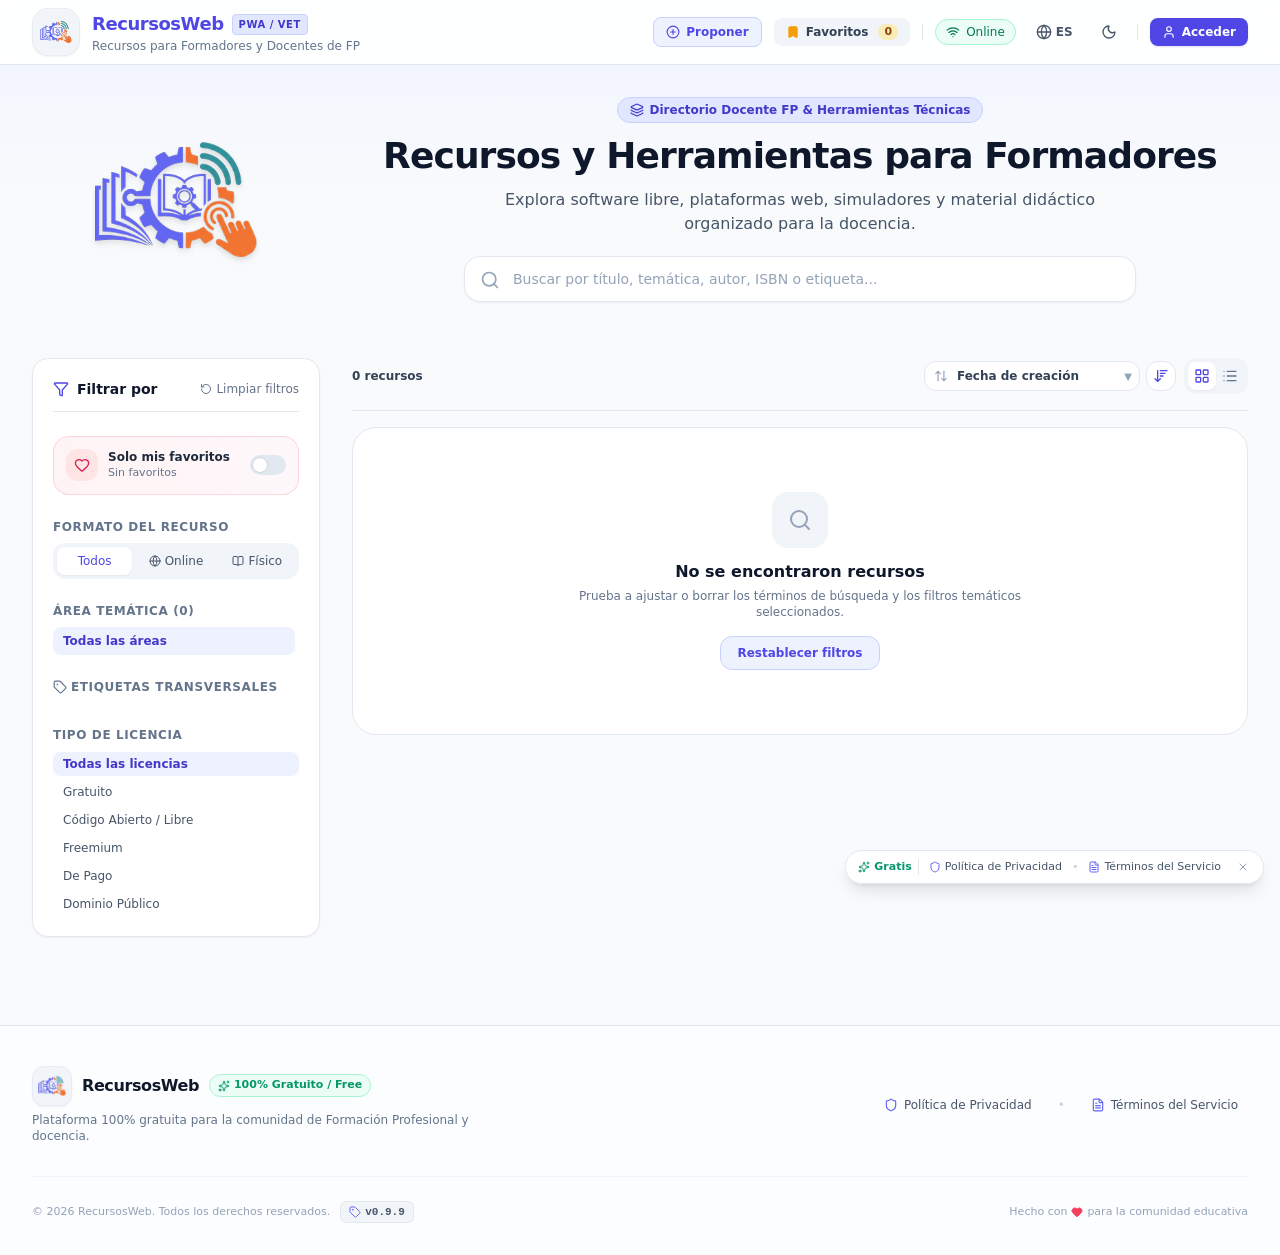
==== commit fa48a083: "deploy: harryangstrom/RecursosWeb@74437ecd9d7c691b432c0c87f5014f6fac9a3c1a" ====
--- a/index.html
+++ b/index.html
@@ -10,8 +10,8 @@
     <meta name="theme-color" content="#4f46e5" />
     <meta name="description" content="Recursos para Formadores de FP y Educación de Adultos - Herramientas online y recursos físicos." />
     <title>RecursosWeb | Recursos para Formadores</title>
-    <script type="module" crossorigin src="/assets/index-B-gvqFJF.js"></script>
-    <link rel="stylesheet" crossorigin href="/assets/index-CIgTR_x7.css">
+    <script type="module" crossorigin src="/assets/index-86DmAjZA.js"></script>
+    <link rel="stylesheet" crossorigin href="/assets/index-BgnUB7lS.css">
   <link rel="manifest" href="/manifest.webmanifest"><script id="vite-plugin-pwa:register-sw" src="/registerSW.js"></script></head>
   <body class="bg-slate-50 dark:bg-slate-950 text-slate-900 dark:text-slate-100 antialiased min-h-screen selection:bg-brand-500 selection:text-white">
     <div id="root"></div>
--- a/assets/index-BgnUB7lS.css
+++ b/assets/index-BgnUB7lS.css
@@ -0,0 +1 @@
+*,:before,:after{--tw-border-spacing-x: 0;--tw-border-spacing-y: 0;--tw-translate-x: 0;--tw-translate-y: 0;--tw-rotate: 0;--tw-skew-x: 0;--tw-skew-y: 0;--tw-scale-x: 1;--tw-scale-y: 1;--tw-pan-x: ;--tw-pan-y: ;--tw-pinch-zoom: ;--tw-scroll-snap-strictness: proximity;--tw-gradient-from-position: ;--tw-gradient-via-position: ;--tw-gradient-to-position: ;--tw-ordinal: ;--tw-slashed-zero: ;--tw-numeric-figure: ;--tw-numeric-spacing: ;--tw-numeric-fraction: ;--tw-ring-inset: ;--tw-ring-offset-width: 0px;--tw-ring-offset-color: #fff;--tw-ring-color: rgb(59 130 246 / .5);--tw-ring-offset-shadow: 0 0 #0000;--tw-ring-shadow: 0 0 #0000;--tw-shadow: 0 0 #0000;--tw-shadow-colored: 0 0 #0000;--tw-blur: ;--tw-brightness: ;--tw-contrast: ;--tw-grayscale: ;--tw-hue-rotate: ;--tw-invert: ;--tw-saturate: ;--tw-sepia: ;--tw-drop-shadow: ;--tw-backdrop-blur: ;--tw-backdrop-brightness: ;--tw-backdrop-contrast: ;--tw-backdrop-grayscale: ;--tw-backdrop-hue-rotate: ;--tw-backdrop-invert: ;--tw-backdrop-opacity: ;--tw-backdrop-saturate: ;--tw-backdrop-sepia: ;--tw-contain-size: ;--tw-contain-layout: ;--tw-contain-paint: ;--tw-contain-style: }::backdrop{--tw-border-spacing-x: 0;--tw-border-spacing-y: 0;--tw-translate-x: 0;--tw-translate-y: 0;--tw-rotate: 0;--tw-skew-x: 0;--tw-skew-y: 0;--tw-scale-x: 1;--tw-scale-y: 1;--tw-pan-x: ;--tw-pan-y: ;--tw-pinch-zoom: ;--tw-scroll-snap-strictness: proximity;--tw-gradient-from-position: ;--tw-gradient-via-position: ;--tw-gradient-to-position: ;--tw-ordinal: ;--tw-slashed-zero: ;--tw-numeric-figure: ;--tw-numeric-spacing: ;--tw-numeric-fraction: ;--tw-ring-inset: ;--tw-ring-offset-width: 0px;--tw-ring-offset-color: #fff;--tw-ring-color: rgb(59 130 246 / .5);--tw-ring-offset-shadow: 0 0 #0000;--tw-ring-shadow: 0 0 #0000;--tw-shadow: 0 0 #0000;--tw-shadow-colored: 0 0 #0000;--tw-blur: ;--tw-brightness: ;--tw-contrast: ;--tw-grayscale: ;--tw-hue-rotate: ;--tw-invert: ;--tw-saturate: ;--tw-sepia: ;--tw-drop-shadow: ;--tw-backdrop-blur: ;--tw-backdrop-brightness: ;--tw-backdrop-contrast: ;--tw-backdrop-grayscale: ;--tw-backdrop-hue-rotate: ;--tw-backdrop-invert: ;--tw-backdrop-opacity: ;--tw-backdrop-saturate: ;--tw-backdrop-sepia: ;--tw-contain-size: ;--tw-contain-layout: ;--tw-contain-paint: ;--tw-contain-style: }*,:before,:after{box-sizing:border-box;border-width:0;border-style:solid;border-color:#e5e7eb}:before,:after{--tw-content: ""}html,:host{line-height:1.5;-webkit-text-size-adjust:100%;-moz-tab-size:4;-o-tab-size:4;tab-size:4;font-family:ui-sans-serif,system-ui,sans-serif,"Apple Color Emoji","Segoe UI Emoji",Segoe UI Symbol,"Noto Color Emoji";font-feature-settings:normal;font-variation-settings:normal;-webkit-tap-highlight-color:transparent}body{margin:0;line-height:inherit}hr{height:0;color:inherit;border-top-width:1px}abbr:where([title]){-webkit-text-decoration:underline dotted;text-decoration:underline dotted}h1,h2,h3,h4,h5,h6{font-size:inherit;font-weight:inherit}a{color:inherit;text-decoration:inherit}b,strong{font-weight:bolder}code,kbd,samp,pre{font-family:ui-monospace,SFMono-Regular,Menlo,Monaco,Consolas,Liberation Mono,Courier New,monospace;font-feature-settings:normal;font-variation-settings:normal;font-size:1em}small{font-size:80%}sub,sup{font-size:75%;line-height:0;position:relative;vertical-align:baseline}sub{bottom:-.25em}sup{top:-.5em}table{text-indent:0;border-color:inherit;border-collapse:collapse}button,input,optgroup,select,textarea{font-family:inherit;font-feature-settings:inherit;font-variation-settings:inherit;font-size:100%;font-weight:inherit;line-height:inherit;letter-spacing:inherit;color:inherit;margin:0;padding:0}button,select{text-transform:none}button,input:where([type=button]),input:where([type=reset]),input:where([type=submit]){-webkit-appearance:button;background-color:transparent;background-image:none}:-moz-focusring{outline:auto}:-moz-ui-invalid{box-shadow:none}progress{vertical-align:baseline}::-webkit-inner-spin-button,::-webkit-outer-spin-button{height:auto}[type=search]{-webkit-appearance:textfield;outline-offset:-2px}::-webkit-search-decoration{-webkit-appearance:none}::-webkit-file-upload-button{-webkit-appearance:button;font:inherit}summary{display:list-item}blockquote,dl,dd,h1,h2,h3,h4,h5,h6,hr,figure,p,pre{margin:0}fieldset{margin:0;padding:0}legend{padding:0}ol,ul,menu{list-style:none;margin:0;padding:0}dialog{padding:0}textarea{resize:vertical}input::-moz-placeholder,textarea::-moz-placeholder{opacity:1;color:#9ca3af}input::placeholder,textarea::placeholder{opacity:1;color:#9ca3af}button,[role=button]{cursor:pointer}:disabled{cursor:default}img,svg,video,canvas,audio,iframe,embed,object{display:block;vertical-align:middle}img,video{max-width:100%;height:auto}[hidden]:where(:not([hidden=until-found])){display:none}:root{--background: 210 40% 98%;--foreground: 222 47% 11%}.dark{--background: 222 47% 6%;--foreground: 210 40% 98%}body{min-height:100vh;--tw-bg-opacity: 1;background-color:rgb(248 250 252 / var(--tw-bg-opacity, 1));--tw-text-opacity: 1;color:rgb(15 23 42 / var(--tw-text-opacity, 1));-webkit-font-smoothing:antialiased;-moz-osx-font-smoothing:grayscale}body:is(.dark *){--tw-bg-opacity: 1;background-color:rgb(2 6 23 / var(--tw-bg-opacity, 1));--tw-text-opacity: 1;color:rgb(241 245 249 / var(--tw-text-opacity, 1))}body{font-feature-settings:"rlig" 1,"calt" 1}.sr-only{position:absolute;width:1px;height:1px;padding:0;margin:-1px;overflow:hidden;clip:rect(0,0,0,0);white-space:nowrap;border-width:0}.pointer-events-none{pointer-events:none}.fixed{position:fixed}.absolute{position:absolute}.relative{position:relative}.sticky{position:sticky}.inset-0{top:0;right:0;bottom:0;left:0}.-right-0\.5{right:-.125rem}.-right-2\.5{right:-.625rem}.-top-0\.5{top:-.125rem}.-top-1\.5{top:-.375rem}.bottom-0{bottom:0}.bottom-20{bottom:5rem}.bottom-6{bottom:1.5rem}.left-0{left:0}.left-2\.5{left:.625rem}.left-3{left:.75rem}.left-3\.5{left:.875rem}.left-4{left:1rem}.right-0{right:0}.right-2{right:.5rem}.right-2\.5{right:.625rem}.right-3{right:.75rem}.right-3\.5{right:.875rem}.right-4{right:1rem}.right-5{right:1.25rem}.right-6{right:1.5rem}.top-0{top:0}.top-1\/2{top:50%}.top-2\.5{top:.625rem}.top-20{top:5rem}.top-3{top:.75rem}.top-3\.5{top:.875rem}.top-5{top:1.25rem}.z-10{z-index:10}.z-20{z-index:20}.z-30{z-index:30}.z-40{z-index:40}.z-50{z-index:50}.z-\[60\]{z-index:60}.z-\[70\]{z-index:70}.z-\[80\]{z-index:80}.col-span-1{grid-column:span 1 / span 1}.col-span-2{grid-column:span 2 / span 2}.mx-auto{margin-left:auto;margin-right:auto}.my-5{margin-top:1.25rem;margin-bottom:1.25rem}.my-auto{margin-top:auto;margin-bottom:auto}.mb-0\.5{margin-bottom:.125rem}.mb-1{margin-bottom:.25rem}.mb-1\.5{margin-bottom:.375rem}.mb-2{margin-bottom:.5rem}.mb-2\.5{margin-bottom:.625rem}.mb-3{margin-bottom:.75rem}.mb-4{margin-bottom:1rem}.ml-0\.5{margin-left:.125rem}.ml-1{margin-left:.25rem}.ml-2{margin-left:.5rem}.ml-auto{margin-left:auto}.mr-1{margin-right:.25rem}.mt-0\.5{margin-top:.125rem}.mt-1{margin-top:.25rem}.mt-1\.5{margin-top:.375rem}.mt-16{margin-top:4rem}.mt-2{margin-top:.5rem}.mt-3{margin-top:.75rem}.mt-4{margin-top:1rem}.mt-5{margin-top:1.25rem}.mt-6{margin-top:1.5rem}.mt-8{margin-top:2rem}.line-clamp-1{overflow:hidden;display:-webkit-box;-webkit-box-orient:vertical;-webkit-line-clamp:1}.line-clamp-2{overflow:hidden;display:-webkit-box;-webkit-box-orient:vertical;-webkit-line-clamp:2}.line-clamp-3{overflow:hidden;display:-webkit-box;-webkit-box-orient:vertical;-webkit-line-clamp:3}.block{display:block}.inline-block{display:inline-block}.inline{display:inline}.flex{display:flex}.inline-flex{display:inline-flex}.table{display:table}.grid{display:grid}.contents{display:contents}.hidden{display:none}.h-0\.5{height:.125rem}.h-1\.5{height:.375rem}.h-10{height:2.5rem}.h-12{height:3rem}.h-14{height:3.5rem}.h-16{height:4rem}.h-2{height:.5rem}.h-2\.5{height:.625rem}.h-3{height:.75rem}.h-3\.5{height:.875rem}.h-4{height:1rem}.h-44{height:11rem}.h-5{height:1.25rem}.h-52{height:13rem}.h-6{height:1.5rem}.h-7{height:1.75rem}.h-8{height:2rem}.h-9{height:2.25rem}.h-\[90vh\]{height:90vh}.h-full{height:100%}.max-h-24{max-height:6rem}.max-h-32{max-height:8rem}.max-h-48{max-height:12rem}.max-h-56{max-height:14rem}.max-h-72{max-height:18rem}.max-h-\[460px\]{max-height:460px}.max-h-\[480px\]{max-height:480px}.max-h-\[500px\]{max-height:500px}.max-h-\[85vh\]{max-height:85vh}.max-h-\[90vh\]{max-height:90vh}.max-h-\[92vh\]{max-height:92vh}.max-h-\[calc\(100dvh-6rem\)\]{max-height:calc(100dvh - 6rem)}.min-h-screen{min-height:100vh}.w-1\.5{width:.375rem}.w-10{width:2.5rem}.w-12{width:3rem}.w-14{width:3.5rem}.w-16{width:4rem}.w-2\.5{width:.625rem}.w-3{width:.75rem}.w-3\.5{width:.875rem}.w-4{width:1rem}.w-44{width:11rem}.w-5{width:1.25rem}.w-52{width:13rem}.w-6{width:1.5rem}.w-64{width:16rem}.w-7{width:1.75rem}.w-72{width:18rem}.w-8{width:2rem}.w-9{width:2.25rem}.w-full{width:100%}.w-px{width:1px}.min-w-0{min-width:0px}.min-w-4{min-width:1rem}.max-w-2xl{max-width:42rem}.max-w-3xl{max-width:48rem}.max-w-4xl{max-width:56rem}.max-w-5xl{max-width:64rem}.max-w-7xl{max-width:80rem}.max-w-\[110px\]{max-width:110px}.max-w-lg{max-width:32rem}.max-w-md{max-width:28rem}.max-w-sm{max-width:24rem}.max-w-xl{max-width:36rem}.max-w-xs{max-width:20rem}.flex-1{flex:1 1 0%}.flex-shrink-0,.shrink-0{flex-shrink:0}.-translate-y-1\/2{--tw-translate-y: -50%;transform:translate(var(--tw-translate-x),var(--tw-translate-y)) rotate(var(--tw-rotate)) skew(var(--tw-skew-x)) skewY(var(--tw-skew-y)) scaleX(var(--tw-scale-x)) scaleY(var(--tw-scale-y))}.scale-110{--tw-scale-x: 1.1;--tw-scale-y: 1.1;transform:translate(var(--tw-translate-x),var(--tw-translate-y)) rotate(var(--tw-rotate)) skew(var(--tw-skew-x)) skewY(var(--tw-skew-y)) scaleX(var(--tw-scale-x)) scaleY(var(--tw-scale-y))}.transform{transform:translate(var(--tw-translate-x),var(--tw-translate-y)) rotate(var(--tw-rotate)) skew(var(--tw-skew-x)) skewY(var(--tw-skew-y)) scaleX(var(--tw-scale-x)) scaleY(var(--tw-scale-y))}@keyframes bounce{0%,to{transform:translateY(-25%);animation-timing-function:cubic-bezier(.8,0,1,1)}50%{transform:none;animation-timing-function:cubic-bezier(0,0,.2,1)}}.animate-bounce{animation:bounce 1s infinite}@keyframes spin{to{transform:rotate(360deg)}}.animate-spin{animation:spin 1s linear infinite}.cursor-pointer{cursor:pointer}.select-none{-webkit-user-select:none;-moz-user-select:none;user-select:none}.list-inside{list-style-position:inside}.list-disc{list-style-type:disc}.appearance-none{-webkit-appearance:none;-moz-appearance:none;appearance:none}.grid-cols-1{grid-template-columns:repeat(1,minmax(0,1fr))}.grid-cols-2{grid-template-columns:repeat(2,minmax(0,1fr))}.grid-cols-3{grid-template-columns:repeat(3,minmax(0,1fr))}.grid-cols-9{grid-template-columns:repeat(9,minmax(0,1fr))}.flex-col{flex-direction:column}.flex-wrap{flex-wrap:wrap}.items-start{align-items:flex-start}.items-center{align-items:center}.items-stretch{align-items:stretch}.justify-end{justify-content:flex-end}.justify-center{justify-content:center}.justify-between{justify-content:space-between}.justify-around{justify-content:space-around}.gap-0\.5{gap:.125rem}.gap-1{gap:.25rem}.gap-1\.5{gap:.375rem}.gap-2{gap:.5rem}.gap-2\.5{gap:.625rem}.gap-3{gap:.75rem}.gap-3\.5{gap:.875rem}.gap-4{gap:1rem}.gap-5{gap:1.25rem}.gap-6{gap:1.5rem}.gap-8{gap:2rem}.space-y-0\.5>:not([hidden])~:not([hidden]){--tw-space-y-reverse: 0;margin-top:calc(.125rem * calc(1 - var(--tw-space-y-reverse)));margin-bottom:calc(.125rem * var(--tw-space-y-reverse))}.space-y-1>:not([hidden])~:not([hidden]){--tw-space-y-reverse: 0;margin-top:calc(.25rem * calc(1 - var(--tw-space-y-reverse)));margin-bottom:calc(.25rem * var(--tw-space-y-reverse))}.space-y-1\.5>:not([hidden])~:not([hidden]){--tw-space-y-reverse: 0;margin-top:calc(.375rem * calc(1 - var(--tw-space-y-reverse)));margin-bottom:calc(.375rem * var(--tw-space-y-reverse))}.space-y-2>:not([hidden])~:not([hidden]){--tw-space-y-reverse: 0;margin-top:calc(.5rem * calc(1 - var(--tw-space-y-reverse)));margin-bottom:calc(.5rem * var(--tw-space-y-reverse))}.space-y-3>:not([hidden])~:not([hidden]){--tw-space-y-reverse: 0;margin-top:calc(.75rem * calc(1 - var(--tw-space-y-reverse)));margin-bottom:calc(.75rem * var(--tw-space-y-reverse))}.space-y-3\.5>:not([hidden])~:not([hidden]){--tw-space-y-reverse: 0;margin-top:calc(.875rem * calc(1 - var(--tw-space-y-reverse)));margin-bottom:calc(.875rem * var(--tw-space-y-reverse))}.space-y-4>:not([hidden])~:not([hidden]){--tw-space-y-reverse: 0;margin-top:calc(1rem * calc(1 - var(--tw-space-y-reverse)));margin-bottom:calc(1rem * var(--tw-space-y-reverse))}.space-y-5>:not([hidden])~:not([hidden]){--tw-space-y-reverse: 0;margin-top:calc(1.25rem * calc(1 - var(--tw-space-y-reverse)));margin-bottom:calc(1.25rem * var(--tw-space-y-reverse))}.space-y-6>:not([hidden])~:not([hidden]){--tw-space-y-reverse: 0;margin-top:calc(1.5rem * calc(1 - var(--tw-space-y-reverse)));margin-bottom:calc(1.5rem * var(--tw-space-y-reverse))}.divide-y>:not([hidden])~:not([hidden]){--tw-divide-y-reverse: 0;border-top-width:calc(1px * calc(1 - var(--tw-divide-y-reverse)));border-bottom-width:calc(1px * var(--tw-divide-y-reverse))}.divide-slate-100>:not([hidden])~:not([hidden]){--tw-divide-opacity: 1;border-color:rgb(241 245 249 / var(--tw-divide-opacity, 1))}.self-start{align-self:flex-start}.self-end{align-self:flex-end}.self-center{align-self:center}.overflow-hidden{overflow:hidden}.overflow-x-auto{overflow-x:auto}.overflow-y-auto{overflow-y:auto}.overscroll-contain{overscroll-behavior:contain}.truncate{overflow:hidden;text-overflow:ellipsis;white-space:nowrap}.whitespace-nowrap{white-space:nowrap}.whitespace-pre-line{white-space:pre-line}.rounded{border-radius:.25rem}.rounded-2xl{border-radius:1rem}.rounded-3xl{border-radius:1.5rem}.rounded-full{border-radius:9999px}.rounded-lg{border-radius:.5rem}.rounded-md{border-radius:.375rem}.rounded-xl{border-radius:.75rem}.border{border-width:1px}.border-0{border-width:0px}.border-2{border-width:2px}.border-b{border-bottom-width:1px}.border-r{border-right-width:1px}.border-t{border-top-width:1px}.border-dashed{border-style:dashed}.border-amber-200{--tw-border-opacity: 1;border-color:rgb(253 230 138 / var(--tw-border-opacity, 1))}.border-amber-200\/50{border-color:#fde68a80}.border-amber-200\/60{border-color:#fde68a99}.border-amber-200\/70{border-color:#fde68ab3}.border-amber-200\/80{border-color:#fde68acc}.border-amber-300{--tw-border-opacity: 1;border-color:rgb(252 211 77 / var(--tw-border-opacity, 1))}.border-amber-300\/40{border-color:#fcd34d66}.border-amber-500{--tw-border-opacity: 1;border-color:rgb(245 158 11 / var(--tw-border-opacity, 1))}.border-blue-200{--tw-border-opacity: 1;border-color:rgb(191 219 254 / var(--tw-border-opacity, 1))}.border-blue-200\/60{border-color:#bfdbfe99}.border-brand-100{--tw-border-opacity: 1;border-color:rgb(224 231 255 / var(--tw-border-opacity, 1))}.border-brand-200{--tw-border-opacity: 1;border-color:rgb(199 210 254 / var(--tw-border-opacity, 1))}.border-brand-300{--tw-border-opacity: 1;border-color:rgb(165 180 252 / var(--tw-border-opacity, 1))}.border-brand-500{--tw-border-opacity: 1;border-color:rgb(99 102 241 / var(--tw-border-opacity, 1))}.border-emerald-200{--tw-border-opacity: 1;border-color:rgb(167 243 208 / var(--tw-border-opacity, 1))}.border-emerald-200\/60{border-color:#a7f3d099}.border-emerald-500{--tw-border-opacity: 1;border-color:rgb(16 185 129 / var(--tw-border-opacity, 1))}.border-indigo-200{--tw-border-opacity: 1;border-color:rgb(199 210 254 / var(--tw-border-opacity, 1))}.border-indigo-200\/50{border-color:#c7d2fe80}.border-indigo-200\/60{border-color:#c7d2fe99}.border-indigo-200\/70{border-color:#c7d2feb3}.border-indigo-300{--tw-border-opacity: 1;border-color:rgb(165 180 252 / var(--tw-border-opacity, 1))}.border-indigo-500{--tw-border-opacity: 1;border-color:rgb(99 102 241 / var(--tw-border-opacity, 1))}.border-purple-200{--tw-border-opacity: 1;border-color:rgb(233 213 255 / var(--tw-border-opacity, 1))}.border-purple-200\/60{border-color:#e9d5ff99}.border-purple-300{--tw-border-opacity: 1;border-color:rgb(216 180 254 / var(--tw-border-opacity, 1))}.border-rose-200{--tw-border-opacity: 1;border-color:rgb(254 205 211 / var(--tw-border-opacity, 1))}.border-rose-200\/80{border-color:#fecdd3cc}.border-slate-100{--tw-border-opacity: 1;border-color:rgb(241 245 249 / var(--tw-border-opacity, 1))}.border-slate-200{--tw-border-opacity: 1;border-color:rgb(226 232 240 / var(--tw-border-opacity, 1))}.border-slate-200\/60{border-color:#e2e8f099}.border-slate-200\/80{border-color:#e2e8f0cc}.border-slate-300{--tw-border-opacity: 1;border-color:rgb(203 213 225 / var(--tw-border-opacity, 1))}.border-slate-700{--tw-border-opacity: 1;border-color:rgb(51 65 85 / var(--tw-border-opacity, 1))}.border-slate-700\/60{border-color:#33415599}.border-slate-700\/80{border-color:#334155cc}.border-slate-800{--tw-border-opacity: 1;border-color:rgb(30 41 59 / var(--tw-border-opacity, 1))}.border-slate-800\/80{border-color:#1e293bcc}.border-transparent{border-color:transparent}.border-white\/30{border-color:#ffffff4d}.border-t-transparent{border-top-color:transparent}.border-t-white{--tw-border-opacity: 1;border-top-color:rgb(255 255 255 / var(--tw-border-opacity, 1))}.bg-\[\#0f172a\]{--tw-bg-opacity: 1;background-color:rgb(15 23 42 / var(--tw-bg-opacity, 1))}.bg-amber-100{--tw-bg-opacity: 1;background-color:rgb(254 243 199 / var(--tw-bg-opacity, 1))}.bg-amber-200\/60{background-color:#fde68a99}.bg-amber-50{--tw-bg-opacity: 1;background-color:rgb(255 251 235 / var(--tw-bg-opacity, 1))}.bg-amber-50\/30{background-color:#fffbeb4d}.bg-amber-50\/50{background-color:#fffbeb80}.bg-amber-50\/60{background-color:#fffbeb99}.bg-amber-50\/70{background-color:#fffbebb3}.bg-amber-500{--tw-bg-opacity: 1;background-color:rgb(245 158 11 / var(--tw-bg-opacity, 1))}.bg-amber-500\/10{background-color:#f59e0b1a}.bg-amber-600{--tw-bg-opacity: 1;background-color:rgb(217 119 6 / var(--tw-bg-opacity, 1))}.bg-blue-100{--tw-bg-opacity: 1;background-color:rgb(219 234 254 / var(--tw-bg-opacity, 1))}.bg-blue-50{--tw-bg-opacity: 1;background-color:rgb(239 246 255 / var(--tw-bg-opacity, 1))}.bg-blue-500{--tw-bg-opacity: 1;background-color:rgb(59 130 246 / var(--tw-bg-opacity, 1))}.bg-brand-100{--tw-bg-opacity: 1;background-color:rgb(224 231 255 / var(--tw-bg-opacity, 1))}.bg-brand-50{--tw-bg-opacity: 1;background-color:rgb(238 242 255 / var(--tw-bg-opacity, 1))}.bg-brand-50\/50{background-color:#eef2ff80}.bg-brand-50\/70{background-color:#eef2ffb3}.bg-brand-600{--tw-bg-opacity: 1;background-color:rgb(79 70 229 / var(--tw-bg-opacity, 1))}.bg-emerald-100{--tw-bg-opacity: 1;background-color:rgb(209 250 229 / var(--tw-bg-opacity, 1))}.bg-emerald-50{--tw-bg-opacity: 1;background-color:rgb(236 253 245 / var(--tw-bg-opacity, 1))}.bg-emerald-50\/30{background-color:#ecfdf54d}.bg-emerald-50\/60{background-color:#ecfdf599}.bg-emerald-500{--tw-bg-opacity: 1;background-color:rgb(16 185 129 / var(--tw-bg-opacity, 1))}.bg-emerald-600{--tw-bg-opacity: 1;background-color:rgb(5 150 105 / var(--tw-bg-opacity, 1))}.bg-indigo-100{--tw-bg-opacity: 1;background-color:rgb(224 231 255 / var(--tw-bg-opacity, 1))}.bg-indigo-50{--tw-bg-opacity: 1;background-color:rgb(238 242 255 / var(--tw-bg-opacity, 1))}.bg-indigo-50\/40{background-color:#eef2ff66}.bg-indigo-50\/50{background-color:#eef2ff80}.bg-indigo-50\/60{background-color:#eef2ff99}.bg-indigo-50\/70{background-color:#eef2ffb3}.bg-indigo-600{--tw-bg-opacity: 1;background-color:rgb(79 70 229 / var(--tw-bg-opacity, 1))}.bg-indigo-700{--tw-bg-opacity: 1;background-color:rgb(67 56 202 / var(--tw-bg-opacity, 1))}.bg-purple-100{--tw-bg-opacity: 1;background-color:rgb(243 232 255 / var(--tw-bg-opacity, 1))}.bg-purple-50{--tw-bg-opacity: 1;background-color:rgb(250 245 255 / var(--tw-bg-opacity, 1))}.bg-purple-500{--tw-bg-opacity: 1;background-color:rgb(168 85 247 / var(--tw-bg-opacity, 1))}.bg-purple-600{--tw-bg-opacity: 1;background-color:rgb(147 51 234 / var(--tw-bg-opacity, 1))}.bg-rose-100{--tw-bg-opacity: 1;background-color:rgb(255 228 230 / var(--tw-bg-opacity, 1))}.bg-rose-50{--tw-bg-opacity: 1;background-color:rgb(255 241 242 / var(--tw-bg-opacity, 1))}.bg-rose-500{--tw-bg-opacity: 1;background-color:rgb(244 63 94 / var(--tw-bg-opacity, 1))}.bg-rose-600{--tw-bg-opacity: 1;background-color:rgb(225 29 72 / var(--tw-bg-opacity, 1))}.bg-slate-100{--tw-bg-opacity: 1;background-color:rgb(241 245 249 / var(--tw-bg-opacity, 1))}.bg-slate-200{--tw-bg-opacity: 1;background-color:rgb(226 232 240 / var(--tw-bg-opacity, 1))}.bg-slate-50{--tw-bg-opacity: 1;background-color:rgb(248 250 252 / var(--tw-bg-opacity, 1))}.bg-slate-50\/50{background-color:#f8fafc80}.bg-slate-50\/60{background-color:#f8fafc99}.bg-slate-50\/70{background-color:#f8fafcb3}.bg-slate-50\/80{background-color:#f8fafccc}.bg-slate-800{--tw-bg-opacity: 1;background-color:rgb(30 41 59 / var(--tw-bg-opacity, 1))}.bg-slate-800\/90{background-color:#1e293be6}.bg-slate-900{--tw-bg-opacity: 1;background-color:rgb(15 23 42 / var(--tw-bg-opacity, 1))}.bg-slate-900\/70{background-color:#0f172ab3}.bg-slate-900\/80{background-color:#0f172acc}.bg-slate-900\/95{background-color:#0f172af2}.bg-slate-950{--tw-bg-opacity: 1;background-color:rgb(2 6 23 / var(--tw-bg-opacity, 1))}.bg-slate-950\/60{background-color:#02061799}.bg-slate-950\/70{background-color:#020617b3}.bg-slate-950\/75{background-color:#020617bf}.bg-slate-950\/80{background-color:#020617cc}.bg-white{--tw-bg-opacity: 1;background-color:rgb(255 255 255 / var(--tw-bg-opacity, 1))}.bg-white\/50{background-color:#ffffff80}.bg-white\/85{background-color:#ffffffd9}.bg-white\/90{background-color:#ffffffe6}.bg-white\/95{background-color:#fffffff2}.bg-gradient-to-b{background-image:linear-gradient(to bottom,var(--tw-gradient-stops))}.bg-gradient-to-br{background-image:linear-gradient(to bottom right,var(--tw-gradient-stops))}.bg-gradient-to-r{background-image:linear-gradient(to right,var(--tw-gradient-stops))}.bg-gradient-to-tr{background-image:linear-gradient(to top right,var(--tw-gradient-stops))}.from-amber-400{--tw-gradient-from: #fbbf24 var(--tw-gradient-from-position);--tw-gradient-to: rgb(251 191 36 / 0) var(--tw-gradient-to-position);--tw-gradient-stops: var(--tw-gradient-from), var(--tw-gradient-to)}.from-amber-500{--tw-gradient-from: #f59e0b var(--tw-gradient-from-position);--tw-gradient-to: rgb(245 158 11 / 0) var(--tw-gradient-to-position);--tw-gradient-stops: var(--tw-gradient-from), var(--tw-gradient-to)}.from-blue-500{--tw-gradient-from: #3b82f6 var(--tw-gradient-from-position);--tw-gradient-to: rgb(59 130 246 / 0) var(--tw-gradient-to-position);--tw-gradient-stops: var(--tw-gradient-from), var(--tw-gradient-to)}.from-blue-600{--tw-gradient-from: #2563eb var(--tw-gradient-from-position);--tw-gradient-to: rgb(37 99 235 / 0) var(--tw-gradient-to-position);--tw-gradient-stops: var(--tw-gradient-from), var(--tw-gradient-to)}.from-brand-50{--tw-gradient-from: #eef2ff var(--tw-gradient-from-position);--tw-gradient-to: rgb(238 242 255 / 0) var(--tw-gradient-to-position);--tw-gradient-stops: var(--tw-gradient-from), var(--tw-gradient-to)}.from-brand-50\/50{--tw-gradient-from: rgb(238 242 255 / .5) var(--tw-gradient-from-position);--tw-gradient-to: rgb(238 242 255 / 0) var(--tw-gradient-to-position);--tw-gradient-stops: var(--tw-gradient-from), var(--tw-gradient-to)}.from-brand-600{--tw-gradient-from: #4f46e5 var(--tw-gradient-from-position);--tw-gradient-to: rgb(79 70 229 / 0) var(--tw-gradient-to-position);--tw-gradient-stops: var(--tw-gradient-from), var(--tw-gradient-to)}.from-cyan-500{--tw-gradient-from: #06b6d4 var(--tw-gradient-from-position);--tw-gradient-to: rgb(6 182 212 / 0) var(--tw-gradient-to-position);--tw-gradient-stops: var(--tw-gradient-from), var(--tw-gradient-to)}.from-cyan-600{--tw-gradient-from: #0891b2 var(--tw-gradient-from-position);--tw-gradient-to: rgb(8 145 178 / 0) var(--tw-gradient-to-position);--tw-gradient-stops: var(--tw-gradient-from), var(--tw-gradient-to)}.from-emerald-500{--tw-gradient-from: #10b981 var(--tw-gradient-from-position);--tw-gradient-to: rgb(16 185 129 / 0) var(--tw-gradient-to-position);--tw-gradient-stops: var(--tw-gradient-from), var(--tw-gradient-to)}.from-fuchsia-500{--tw-gradient-from: #d946ef var(--tw-gradient-from-position);--tw-gradient-to: rgb(217 70 239 / 0) var(--tw-gradient-to-position);--tw-gradient-stops: var(--tw-gradient-from), var(--tw-gradient-to)}.from-green-500{--tw-gradient-from: #22c55e var(--tw-gradient-from-position);--tw-gradient-to: rgb(34 197 94 / 0) var(--tw-gradient-to-position);--tw-gradient-stops: var(--tw-gradient-from), var(--tw-gradient-to)}.from-indigo-50{--tw-gradient-from: #eef2ff var(--tw-gradient-from-position);--tw-gradient-to: rgb(238 242 255 / 0) var(--tw-gradient-to-position);--tw-gradient-stops: var(--tw-gradient-from), var(--tw-gradient-to)}.from-indigo-500{--tw-gradient-from: #6366f1 var(--tw-gradient-from-position);--tw-gradient-to: rgb(99 102 241 / 0) var(--tw-gradient-to-position);--tw-gradient-stops: var(--tw-gradient-from), var(--tw-gradient-to)}.from-indigo-500\/10{--tw-gradient-from: rgb(99 102 241 / .1) var(--tw-gradient-from-position);--tw-gradient-to: rgb(99 102 241 / 0) var(--tw-gradient-to-position);--tw-gradient-stops: var(--tw-gradient-from), var(--tw-gradient-to)}.from-indigo-600{--tw-gradient-from: #4f46e5 var(--tw-gradient-from-position);--tw-gradient-to: rgb(79 70 229 / 0) var(--tw-gradient-to-position);--tw-gradient-stops: var(--tw-gradient-from), var(--tw-gradient-to)}.from-orange-500{--tw-gradient-from: #f97316 var(--tw-gradient-from-position);--tw-gradient-to: rgb(249 115 22 / 0) var(--tw-gradient-to-position);--tw-gradient-stops: var(--tw-gradient-from), var(--tw-gradient-to)}.from-pink-500{--tw-gradient-from: #ec4899 var(--tw-gradient-from-position);--tw-gradient-to: rgb(236 72 153 / 0) var(--tw-gradient-to-position);--tw-gradient-stops: var(--tw-gradient-from), var(--tw-gradient-to)}.from-purple-500{--tw-gradient-from: #a855f7 var(--tw-gradient-from-position);--tw-gradient-to: rgb(168 85 247 / 0) var(--tw-gradient-to-position);--tw-gradient-stops: var(--tw-gradient-from), var(--tw-gradient-to)}.from-red-500{--tw-gradient-from: #ef4444 var(--tw-gradient-from-position);--tw-gradient-to: rgb(239 68 68 / 0) var(--tw-gradient-to-position);--tw-gradient-stops: var(--tw-gradient-from), var(--tw-gradient-to)}.from-rose-50\/80{--tw-gradient-from: rgb(255 241 242 / .8) var(--tw-gradient-from-position);--tw-gradient-to: rgb(255 241 242 / 0) var(--tw-gradient-to-position);--tw-gradient-stops: var(--tw-gradient-from), var(--tw-gradient-to)}.from-rose-500{--tw-gradient-from: #f43f5e var(--tw-gradient-from-position);--tw-gradient-to: rgb(244 63 94 / 0) var(--tw-gradient-to-position);--tw-gradient-stops: var(--tw-gradient-from), var(--tw-gradient-to)}.from-sky-500{--tw-gradient-from: #0ea5e9 var(--tw-gradient-from-position);--tw-gradient-to: rgb(14 165 233 / 0) var(--tw-gradient-to-position);--tw-gradient-stops: var(--tw-gradient-from), var(--tw-gradient-to)}.from-slate-500{--tw-gradient-from: #64748b var(--tw-gradient-from-position);--tw-gradient-to: rgb(100 116 139 / 0) var(--tw-gradient-to-position);--tw-gradient-stops: var(--tw-gradient-from), var(--tw-gradient-to)}.from-slate-600{--tw-gradient-from: #475569 var(--tw-gradient-from-position);--tw-gradient-to: rgb(71 85 105 / 0) var(--tw-gradient-to-position);--tw-gradient-stops: var(--tw-gradient-from), var(--tw-gradient-to)}.from-teal-500{--tw-gradient-from: #14b8a6 var(--tw-gradient-from-position);--tw-gradient-to: rgb(20 184 166 / 0) var(--tw-gradient-to-position);--tw-gradient-stops: var(--tw-gradient-from), var(--tw-gradient-to)}.from-teal-600{--tw-gradient-from: #0d9488 var(--tw-gradient-from-position);--tw-gradient-to: rgb(13 148 136 / 0) var(--tw-gradient-to-position);--tw-gradient-stops: var(--tw-gradient-from), var(--tw-gradient-to)}.from-violet-500{--tw-gradient-from: #8b5cf6 var(--tw-gradient-from-position);--tw-gradient-to: rgb(139 92 246 / 0) var(--tw-gradient-to-position);--tw-gradient-stops: var(--tw-gradient-from), var(--tw-gradient-to)}.from-yellow-500{--tw-gradient-from: #eab308 var(--tw-gradient-from-position);--tw-gradient-to: rgb(234 179 8 / 0) var(--tw-gradient-to-position);--tw-gradient-stops: var(--tw-gradient-from), var(--tw-gradient-to)}.via-indigo-600{--tw-gradient-to: rgb(79 70 229 / 0) var(--tw-gradient-to-position);--tw-gradient-stops: var(--tw-gradient-from), #4f46e5 var(--tw-gradient-via-position), var(--tw-gradient-to)}.via-purple-50{--tw-gradient-to: rgb(250 245 255 / 0) var(--tw-gradient-to-position);--tw-gradient-stops: var(--tw-gradient-from), #faf5ff var(--tw-gradient-via-position), var(--tw-gradient-to)}.via-transparent{--tw-gradient-to: rgb(0 0 0 / 0) var(--tw-gradient-to-position);--tw-gradient-stops: var(--tw-gradient-from), transparent var(--tw-gradient-via-position), var(--tw-gradient-to)}.to-amber-500{--tw-gradient-to: #f59e0b var(--tw-gradient-to-position)}.to-amber-600{--tw-gradient-to: #d97706 var(--tw-gradient-to-position)}.to-blue-600{--tw-gradient-to: #2563eb var(--tw-gradient-to-position)}.to-blue-700{--tw-gradient-to: #1d4ed8 var(--tw-gradient-to-position)}.to-cyan-600{--tw-gradient-to: #0891b2 var(--tw-gradient-to-position)}.to-cyan-700{--tw-gradient-to: #0e7490 var(--tw-gradient-to-position)}.to-emerald-600{--tw-gradient-to: #059669 var(--tw-gradient-to-position)}.to-gray-700{--tw-gradient-to: #374151 var(--tw-gradient-to-position)}.to-green-600{--tw-gradient-to: #16a34a var(--tw-gradient-to-position)}.to-indigo-50\/50{--tw-gradient-to: rgb(238 242 255 / .5) var(--tw-gradient-to-position)}.to-indigo-600{--tw-gradient-to: #4f46e5 var(--tw-gradient-to-position)}.to-orange-600{--tw-gradient-to: #ea580c var(--tw-gradient-to-position)}.to-pink-50{--tw-gradient-to: #fdf2f8 var(--tw-gradient-to-position)}.to-pink-50\/60{--tw-gradient-to: rgb(253 242 248 / .6) var(--tw-gradient-to-position)}.to-pink-600{--tw-gradient-to: #db2777 var(--tw-gradient-to-position)}.to-purple-50{--tw-gradient-to: #faf5ff var(--tw-gradient-to-position)}.to-purple-500\/10{--tw-gradient-to: rgb(168 85 247 / .1) var(--tw-gradient-to-position)}.to-purple-600{--tw-gradient-to: #9333ea var(--tw-gradient-to-position)}.to-red-600{--tw-gradient-to: #dc2626 var(--tw-gradient-to-position)}.to-rose-500{--tw-gradient-to: #f43f5e var(--tw-gradient-to-position)}.to-rose-600{--tw-gradient-to: #e11d48 var(--tw-gradient-to-position)}.to-slate-800{--tw-gradient-to: #1e293b var(--tw-gradient-to-position)}.to-teal-600{--tw-gradient-to: #0d9488 var(--tw-gradient-to-position)}.to-transparent{--tw-gradient-to: transparent var(--tw-gradient-to-position)}.to-yellow-500{--tw-gradient-to: #eab308 var(--tw-gradient-to-position)}.to-zinc-700{--tw-gradient-to: #3f3f46 var(--tw-gradient-to-position)}.bg-clip-text{-webkit-background-clip:text;background-clip:text}.fill-current{fill:currentColor}.fill-rose-500{fill:#f43f5e}.object-contain{-o-object-fit:contain;object-fit:contain}.p-0\.5{padding:.125rem}.p-1{padding:.25rem}.p-1\.5{padding:.375rem}.p-12{padding:3rem}.p-2{padding:.5rem}.p-2\.5{padding:.625rem}.p-3{padding:.75rem}.p-3\.5{padding:.875rem}.p-4{padding:1rem}.p-5{padding:1.25rem}.p-6{padding:1.5rem}.px-1{padding-left:.25rem;padding-right:.25rem}.px-1\.5{padding-left:.375rem;padding-right:.375rem}.px-2{padding-left:.5rem;padding-right:.5rem}.px-2\.5{padding-left:.625rem;padding-right:.625rem}.px-3{padding-left:.75rem;padding-right:.75rem}.px-3\.5{padding-left:.875rem;padding-right:.875rem}.px-4{padding-left:1rem;padding-right:1rem}.px-5{padding-left:1.25rem;padding-right:1.25rem}.px-6{padding-left:1.5rem;padding-right:1.5rem}.py-0\.5{padding-top:.125rem;padding-bottom:.125rem}.py-1{padding-top:.25rem;padding-bottom:.25rem}.py-1\.5{padding-top:.375rem;padding-bottom:.375rem}.py-10{padding-top:2.5rem;padding-bottom:2.5rem}.py-12{padding-top:3rem;padding-bottom:3rem}.py-16{padding-top:4rem;padding-bottom:4rem}.py-2{padding-top:.5rem;padding-bottom:.5rem}.py-2\.5{padding-top:.625rem;padding-bottom:.625rem}.py-3{padding-top:.75rem;padding-bottom:.75rem}.py-3\.5{padding-top:.875rem;padding-bottom:.875rem}.py-4{padding-top:1rem;padding-bottom:1rem}.py-6{padding-top:1.5rem;padding-bottom:1.5rem}.pb-1{padding-bottom:.25rem}.pb-2{padding-bottom:.5rem}.pb-24{padding-bottom:6rem}.pb-3{padding-bottom:.75rem}.pb-4{padding-bottom:1rem}.pl-10{padding-left:2.5rem}.pl-12{padding-left:3rem}.pl-2{padding-left:.5rem}.pl-2\.5{padding-left:.625rem}.pl-7{padding-left:1.75rem}.pl-8{padding-left:2rem}.pl-9{padding-left:2.25rem}.pr-1{padding-right:.25rem}.pr-1\.5{padding-right:.375rem}.pr-10{padding-right:2.5rem}.pr-2\.5{padding-right:.625rem}.pr-3{padding-right:.75rem}.pr-4{padding-right:1rem}.pr-7{padding-right:1.75rem}.pt-0\.5{padding-top:.125rem}.pt-1{padding-top:.25rem}.pt-1\.5{padding-top:.375rem}.pt-10{padding-top:2.5rem}.pt-2{padding-top:.5rem}.pt-3{padding-top:.75rem}.pt-4{padding-top:1rem}.pt-6{padding-top:1.5rem}.pt-8{padding-top:2rem}.text-left{text-align:left}.text-center{text-align:center}.font-mono{font-family:ui-monospace,SFMono-Regular,Menlo,Monaco,Consolas,Liberation Mono,Courier New,monospace}.font-sans{font-family:ui-sans-serif,system-ui,sans-serif,"Apple Color Emoji","Segoe UI Emoji",Segoe UI Symbol,"Noto Color Emoji"}.text-3xl{font-size:1.875rem;line-height:2.25rem}.text-\[10px\]{font-size:10px}.text-\[11px\]{font-size:11px}.text-\[9px\]{font-size:9px}.text-base{font-size:1rem;line-height:1.5rem}.text-lg{font-size:1.125rem;line-height:1.75rem}.text-sm{font-size:.875rem;line-height:1.25rem}.text-xl{font-size:1.25rem;line-height:1.75rem}.text-xs{font-size:.75rem;line-height:1rem}.font-bold{font-weight:700}.font-extrabold{font-weight:800}.font-medium{font-weight:500}.font-normal{font-weight:400}.font-semibold{font-weight:600}.uppercase{text-transform:uppercase}.lowercase{text-transform:lowercase}.capitalize{text-transform:capitalize}.italic{font-style:italic}.leading-relaxed{line-height:1.625}.leading-snug{line-height:1.375}.leading-tight{line-height:1.25}.tracking-tight{letter-spacing:-.025em}.tracking-wide{letter-spacing:.025em}.tracking-wider{letter-spacing:.05em}.text-amber-400{--tw-text-opacity: 1;color:rgb(251 191 36 / var(--tw-text-opacity, 1))}.text-amber-500{--tw-text-opacity: 1;color:rgb(245 158 11 / var(--tw-text-opacity, 1))}.text-amber-600{--tw-text-opacity: 1;color:rgb(217 119 6 / var(--tw-text-opacity, 1))}.text-amber-700{--tw-text-opacity: 1;color:rgb(180 83 9 / var(--tw-text-opacity, 1))}.text-amber-800{--tw-text-opacity: 1;color:rgb(146 64 14 / var(--tw-text-opacity, 1))}.text-amber-900{--tw-text-opacity: 1;color:rgb(120 53 15 / var(--tw-text-opacity, 1))}.text-amber-950{--tw-text-opacity: 1;color:rgb(69 26 3 / var(--tw-text-opacity, 1))}.text-blue-700{--tw-text-opacity: 1;color:rgb(29 78 216 / var(--tw-text-opacity, 1))}.text-blue-800{--tw-text-opacity: 1;color:rgb(30 64 175 / var(--tw-text-opacity, 1))}.text-blue-950{--tw-text-opacity: 1;color:rgb(23 37 84 / var(--tw-text-opacity, 1))}.text-brand-500{--tw-text-opacity: 1;color:rgb(99 102 241 / var(--tw-text-opacity, 1))}.text-brand-600{--tw-text-opacity: 1;color:rgb(79 70 229 / var(--tw-text-opacity, 1))}.text-brand-700{--tw-text-opacity: 1;color:rgb(67 56 202 / var(--tw-text-opacity, 1))}.text-brand-900{--tw-text-opacity: 1;color:rgb(49 46 129 / var(--tw-text-opacity, 1))}.text-emerald-400{--tw-text-opacity: 1;color:rgb(52 211 153 / var(--tw-text-opacity, 1))}.text-emerald-500{--tw-text-opacity: 1;color:rgb(16 185 129 / var(--tw-text-opacity, 1))}.text-emerald-600{--tw-text-opacity: 1;color:rgb(5 150 105 / var(--tw-text-opacity, 1))}.text-emerald-700{--tw-text-opacity: 1;color:rgb(4 120 87 / var(--tw-text-opacity, 1))}.text-emerald-800{--tw-text-opacity: 1;color:rgb(6 95 70 / var(--tw-text-opacity, 1))}.text-indigo-100{--tw-text-opacity: 1;color:rgb(224 231 255 / var(--tw-text-opacity, 1))}.text-indigo-500{--tw-text-opacity: 1;color:rgb(99 102 241 / var(--tw-text-opacity, 1))}.text-indigo-600{--tw-text-opacity: 1;color:rgb(79 70 229 / var(--tw-text-opacity, 1))}.text-indigo-600\/80{color:#4f46e5cc}.text-indigo-700{--tw-text-opacity: 1;color:rgb(67 56 202 / var(--tw-text-opacity, 1))}.text-indigo-700\/80{color:#4338cacc}.text-indigo-800{--tw-text-opacity: 1;color:rgb(55 48 163 / var(--tw-text-opacity, 1))}.text-indigo-900{--tw-text-opacity: 1;color:rgb(49 46 129 / var(--tw-text-opacity, 1))}.text-indigo-950{--tw-text-opacity: 1;color:rgb(30 27 75 / var(--tw-text-opacity, 1))}.text-purple-600{--tw-text-opacity: 1;color:rgb(147 51 234 / var(--tw-text-opacity, 1))}.text-purple-700{--tw-text-opacity: 1;color:rgb(126 34 206 / var(--tw-text-opacity, 1))}.text-purple-800{--tw-text-opacity: 1;color:rgb(107 33 168 / var(--tw-text-opacity, 1))}.text-purple-950{--tw-text-opacity: 1;color:rgb(59 7 100 / var(--tw-text-opacity, 1))}.text-rose-500{--tw-text-opacity: 1;color:rgb(244 63 94 / var(--tw-text-opacity, 1))}.text-rose-600{--tw-text-opacity: 1;color:rgb(225 29 72 / var(--tw-text-opacity, 1))}.text-rose-700{--tw-text-opacity: 1;color:rgb(190 18 60 / var(--tw-text-opacity, 1))}.text-rose-800{--tw-text-opacity: 1;color:rgb(159 18 57 / var(--tw-text-opacity, 1))}.text-slate-200{--tw-text-opacity: 1;color:rgb(226 232 240 / var(--tw-text-opacity, 1))}.text-slate-300{--tw-text-opacity: 1;color:rgb(203 213 225 / var(--tw-text-opacity, 1))}.text-slate-400{--tw-text-opacity: 1;color:rgb(148 163 184 / var(--tw-text-opacity, 1))}.text-slate-500{--tw-text-opacity: 1;color:rgb(100 116 139 / var(--tw-text-opacity, 1))}.text-slate-600{--tw-text-opacity: 1;color:rgb(71 85 105 / var(--tw-text-opacity, 1))}.text-slate-700{--tw-text-opacity: 1;color:rgb(51 65 85 / var(--tw-text-opacity, 1))}.text-slate-800{--tw-text-opacity: 1;color:rgb(30 41 59 / var(--tw-text-opacity, 1))}.text-slate-900{--tw-text-opacity: 1;color:rgb(15 23 42 / var(--tw-text-opacity, 1))}.text-transparent{color:transparent}.text-white{--tw-text-opacity: 1;color:rgb(255 255 255 / var(--tw-text-opacity, 1))}.underline{text-decoration-line:underline}.line-through{text-decoration-line:line-through}.antialiased{-webkit-font-smoothing:antialiased;-moz-osx-font-smoothing:grayscale}.placeholder-slate-400::-moz-placeholder{--tw-placeholder-opacity: 1;color:rgb(148 163 184 / var(--tw-placeholder-opacity, 1))}.placeholder-slate-400::placeholder{--tw-placeholder-opacity: 1;color:rgb(148 163 184 / var(--tw-placeholder-opacity, 1))}.opacity-40{opacity:.4}.opacity-60{opacity:.6}.opacity-70{opacity:.7}.shadow-2xl{--tw-shadow: 0 25px 50px -12px rgb(0 0 0 / .25);--tw-shadow-colored: 0 25px 50px -12px var(--tw-shadow-color);box-shadow:var(--tw-ring-offset-shadow, 0 0 #0000),var(--tw-ring-shadow, 0 0 #0000),var(--tw-shadow)}.shadow-inner{--tw-shadow: inset 0 2px 4px 0 rgb(0 0 0 / .05);--tw-shadow-colored: inset 0 2px 4px 0 var(--tw-shadow-color);box-shadow:var(--tw-ring-offset-shadow, 0 0 #0000),var(--tw-ring-shadow, 0 0 #0000),var(--tw-shadow)}.shadow-lg{--tw-shadow: 0 10px 15px -3px rgb(0 0 0 / .1), 0 4px 6px -4px rgb(0 0 0 / .1);--tw-shadow-colored: 0 10px 15px -3px var(--tw-shadow-color), 0 4px 6px -4px var(--tw-shadow-color);box-shadow:var(--tw-ring-offset-shadow, 0 0 #0000),var(--tw-ring-shadow, 0 0 #0000),var(--tw-shadow)}.shadow-md{--tw-shadow: 0 4px 6px -1px rgb(0 0 0 / .1), 0 2px 4px -2px rgb(0 0 0 / .1);--tw-shadow-colored: 0 4px 6px -1px var(--tw-shadow-color), 0 2px 4px -2px var(--tw-shadow-color);box-shadow:var(--tw-ring-offset-shadow, 0 0 #0000),var(--tw-ring-shadow, 0 0 #0000),var(--tw-shadow)}.shadow-sm{--tw-shadow: 0 1px 2px 0 rgb(0 0 0 / .05);--tw-shadow-colored: 0 1px 2px 0 var(--tw-shadow-color);box-shadow:var(--tw-ring-offset-shadow, 0 0 #0000),var(--tw-ring-shadow, 0 0 #0000),var(--tw-shadow)}.shadow-xl{--tw-shadow: 0 20px 25px -5px rgb(0 0 0 / .1), 0 8px 10px -6px rgb(0 0 0 / .1);--tw-shadow-colored: 0 20px 25px -5px var(--tw-shadow-color), 0 8px 10px -6px var(--tw-shadow-color);box-shadow:var(--tw-ring-offset-shadow, 0 0 #0000),var(--tw-ring-shadow, 0 0 #0000),var(--tw-shadow)}.shadow-amber-500\/25{--tw-shadow-color: rgb(245 158 11 / .25);--tw-shadow: var(--tw-shadow-colored)}.shadow-brand-500\/20{--tw-shadow-color: rgb(99 102 241 / .2);--tw-shadow: var(--tw-shadow-colored)}.shadow-brand-500\/25{--tw-shadow-color: rgb(99 102 241 / .25);--tw-shadow: var(--tw-shadow-colored)}.shadow-emerald-500\/25{--tw-shadow-color: rgb(16 185 129 / .25);--tw-shadow: var(--tw-shadow-colored)}.shadow-indigo-500\/20{--tw-shadow-color: rgb(99 102 241 / .2);--tw-shadow: var(--tw-shadow-colored)}.shadow-indigo-500\/25{--tw-shadow-color: rgb(99 102 241 / .25);--tw-shadow: var(--tw-shadow-colored)}.shadow-indigo-600\/20{--tw-shadow-color: rgb(79 70 229 / .2);--tw-shadow: var(--tw-shadow-colored)}.shadow-rose-500\/30{--tw-shadow-color: rgb(244 63 94 / .3);--tw-shadow: var(--tw-shadow-colored)}.shadow-rose-600\/20{--tw-shadow-color: rgb(225 29 72 / .2);--tw-shadow: var(--tw-shadow-colored)}.shadow-rose-600\/25{--tw-shadow-color: rgb(225 29 72 / .25);--tw-shadow: var(--tw-shadow-colored)}.outline-none{outline:2px solid transparent;outline-offset:2px}.ring-1{--tw-ring-offset-shadow: var(--tw-ring-inset) 0 0 0 var(--tw-ring-offset-width) var(--tw-ring-offset-color);--tw-ring-shadow: var(--tw-ring-inset) 0 0 0 calc(1px + var(--tw-ring-offset-width)) var(--tw-ring-color);box-shadow:var(--tw-ring-offset-shadow),var(--tw-ring-shadow),var(--tw-shadow, 0 0 #0000)}.ring-2{--tw-ring-offset-shadow: var(--tw-ring-inset) 0 0 0 var(--tw-ring-offset-width) var(--tw-ring-offset-color);--tw-ring-shadow: var(--tw-ring-inset) 0 0 0 calc(2px + var(--tw-ring-offset-width)) var(--tw-ring-color);box-shadow:var(--tw-ring-offset-shadow),var(--tw-ring-shadow),var(--tw-shadow, 0 0 #0000)}.ring-amber-500{--tw-ring-opacity: 1;--tw-ring-color: rgb(245 158 11 / var(--tw-ring-opacity, 1))}.ring-brand-500{--tw-ring-opacity: 1;--tw-ring-color: rgb(99 102 241 / var(--tw-ring-opacity, 1))}.ring-emerald-500{--tw-ring-opacity: 1;--tw-ring-color: rgb(16 185 129 / var(--tw-ring-opacity, 1))}.ring-white{--tw-ring-opacity: 1;--tw-ring-color: rgb(255 255 255 / var(--tw-ring-opacity, 1))}.drop-shadow-md{--tw-drop-shadow: drop-shadow(0 4px 3px rgb(0 0 0 / .07)) drop-shadow(0 2px 2px rgb(0 0 0 / .06));filter:var(--tw-blur) var(--tw-brightness) var(--tw-contrast) var(--tw-grayscale) var(--tw-hue-rotate) var(--tw-invert) var(--tw-saturate) var(--tw-sepia) var(--tw-drop-shadow)}.filter{filter:var(--tw-blur) var(--tw-brightness) var(--tw-contrast) var(--tw-grayscale) var(--tw-hue-rotate) var(--tw-invert) var(--tw-saturate) var(--tw-sepia) var(--tw-drop-shadow)}.backdrop-blur-md{--tw-backdrop-blur: blur(12px);-webkit-backdrop-filter:var(--tw-backdrop-blur) var(--tw-backdrop-brightness) var(--tw-backdrop-contrast) var(--tw-backdrop-grayscale) var(--tw-backdrop-hue-rotate) var(--tw-backdrop-invert) var(--tw-backdrop-opacity) var(--tw-backdrop-saturate) var(--tw-backdrop-sepia);backdrop-filter:var(--tw-backdrop-blur) var(--tw-backdrop-brightness) var(--tw-backdrop-contrast) var(--tw-backdrop-grayscale) var(--tw-backdrop-hue-rotate) var(--tw-backdrop-invert) var(--tw-backdrop-opacity) var(--tw-backdrop-saturate) var(--tw-backdrop-sepia)}.backdrop-blur-sm{--tw-backdrop-blur: blur(4px);-webkit-backdrop-filter:var(--tw-backdrop-blur) var(--tw-backdrop-brightness) var(--tw-backdrop-contrast) var(--tw-backdrop-grayscale) var(--tw-backdrop-hue-rotate) var(--tw-backdrop-invert) var(--tw-backdrop-opacity) var(--tw-backdrop-saturate) var(--tw-backdrop-sepia);backdrop-filter:var(--tw-backdrop-blur) var(--tw-backdrop-brightness) var(--tw-backdrop-contrast) var(--tw-backdrop-grayscale) var(--tw-backdrop-hue-rotate) var(--tw-backdrop-invert) var(--tw-backdrop-opacity) var(--tw-backdrop-saturate) var(--tw-backdrop-sepia)}.transition{transition-property:color,background-color,border-color,text-decoration-color,fill,stroke,opacity,box-shadow,transform,filter,backdrop-filter;transition-timing-function:cubic-bezier(.4,0,.2,1);transition-duration:.15s}.transition-all{transition-property:all;transition-timing-function:cubic-bezier(.4,0,.2,1);transition-duration:.15s}.transition-colors{transition-property:color,background-color,border-color,text-decoration-color,fill,stroke;transition-timing-function:cubic-bezier(.4,0,.2,1);transition-duration:.15s}.transition-opacity{transition-property:opacity;transition-timing-function:cubic-bezier(.4,0,.2,1);transition-duration:.15s}.transition-transform{transition-property:transform;transition-timing-function:cubic-bezier(.4,0,.2,1);transition-duration:.15s}.duration-200{transition-duration:.2s}.duration-300{transition-duration:.3s}::-webkit-scrollbar{width:6px;height:6px}::-webkit-scrollbar-track{background:transparent}::-webkit-scrollbar-thumb{border-radius:9999px;--tw-bg-opacity: 1;background-color:rgb(203 213 225 / var(--tw-bg-opacity, 1))}:is(.dark *)::-webkit-scrollbar-thumb{--tw-bg-opacity: 1;background-color:rgb(51 65 85 / var(--tw-bg-opacity, 1))}::-webkit-scrollbar-thumb:hover{--tw-bg-opacity: 1;background-color:rgb(148 163 184 / var(--tw-bg-opacity, 1))}:is(.dark *)::-webkit-scrollbar-thumb:hover{--tw-bg-opacity: 1;background-color:rgb(71 85 105 / var(--tw-bg-opacity, 1))}.no-scrollbar::-webkit-scrollbar{display:none}.no-scrollbar{-ms-overflow-style:none;scrollbar-width:none}.selection\:bg-brand-500 *::-moz-selection{--tw-bg-opacity: 1;background-color:rgb(99 102 241 / var(--tw-bg-opacity, 1))}.selection\:bg-brand-500 *::selection{--tw-bg-opacity: 1;background-color:rgb(99 102 241 / var(--tw-bg-opacity, 1))}.selection\:text-white *::-moz-selection{--tw-text-opacity: 1;color:rgb(255 255 255 / var(--tw-text-opacity, 1))}.selection\:text-white *::selection{--tw-text-opacity: 1;color:rgb(255 255 255 / var(--tw-text-opacity, 1))}.selection\:bg-brand-500::-moz-selection{--tw-bg-opacity: 1;background-color:rgb(99 102 241 / var(--tw-bg-opacity, 1))}.selection\:bg-brand-500::selection{--tw-bg-opacity: 1;background-color:rgb(99 102 241 / var(--tw-bg-opacity, 1))}.selection\:text-white::-moz-selection{--tw-text-opacity: 1;color:rgb(255 255 255 / var(--tw-text-opacity, 1))}.selection\:text-white::selection{--tw-text-opacity: 1;color:rgb(255 255 255 / var(--tw-text-opacity, 1))}.placeholder\:text-slate-400::-moz-placeholder{--tw-text-opacity: 1;color:rgb(148 163 184 / var(--tw-text-opacity, 1))}.placeholder\:text-slate-400::placeholder{--tw-text-opacity: 1;color:rgb(148 163 184 / var(--tw-text-opacity, 1))}.after\:absolute:after{content:var(--tw-content);position:absolute}.after\:left-\[2px\]:after{content:var(--tw-content);left:2px}.after\:top-\[2px\]:after{content:var(--tw-content);top:2px}.after\:h-4:after{content:var(--tw-content);height:1rem}.after\:w-4:after{content:var(--tw-content);width:1rem}.after\:rounded-full:after{content:var(--tw-content);border-radius:9999px}.after\:border:after{content:var(--tw-content);border-width:1px}.after\:border-gray-300:after{content:var(--tw-content);--tw-border-opacity: 1;border-color:rgb(209 213 219 / var(--tw-border-opacity, 1))}.after\:bg-white:after{content:var(--tw-content);--tw-bg-opacity: 1;background-color:rgb(255 255 255 / var(--tw-bg-opacity, 1))}.after\:transition-all:after{content:var(--tw-content);transition-property:all;transition-timing-function:cubic-bezier(.4,0,.2,1);transition-duration:.15s}.after\:content-\[\'\'\]:after{--tw-content: "";content:var(--tw-content)}.first\:pt-0:first-child{padding-top:0}.hover\:scale-105:hover{--tw-scale-x: 1.05;--tw-scale-y: 1.05;transform:translate(var(--tw-translate-x),var(--tw-translate-y)) rotate(var(--tw-rotate)) skew(var(--tw-skew-x)) skewY(var(--tw-skew-y)) scaleX(var(--tw-scale-x)) scaleY(var(--tw-scale-y))}.hover\:scale-110:hover{--tw-scale-x: 1.1;--tw-scale-y: 1.1;transform:translate(var(--tw-translate-x),var(--tw-translate-y)) rotate(var(--tw-rotate)) skew(var(--tw-skew-x)) skewY(var(--tw-skew-y)) scaleX(var(--tw-scale-x)) scaleY(var(--tw-scale-y))}.hover\:border-brand-300:hover{--tw-border-opacity: 1;border-color:rgb(165 180 252 / var(--tw-border-opacity, 1))}.hover\:border-brand-400:hover{--tw-border-opacity: 1;border-color:rgb(129 140 248 / var(--tw-border-opacity, 1))}.hover\:border-brand-500:hover{--tw-border-opacity: 1;border-color:rgb(99 102 241 / var(--tw-border-opacity, 1))}.hover\:border-slate-200:hover{--tw-border-opacity: 1;border-color:rgb(226 232 240 / var(--tw-border-opacity, 1))}.hover\:border-slate-300:hover{--tw-border-opacity: 1;border-color:rgb(203 213 225 / var(--tw-border-opacity, 1))}.hover\:bg-amber-100:hover{--tw-bg-opacity: 1;background-color:rgb(254 243 199 / var(--tw-bg-opacity, 1))}.hover\:bg-amber-50\/50:hover{background-color:#fffbeb80}.hover\:bg-amber-700:hover{--tw-bg-opacity: 1;background-color:rgb(180 83 9 / var(--tw-bg-opacity, 1))}.hover\:bg-brand-100:hover{--tw-bg-opacity: 1;background-color:rgb(224 231 255 / var(--tw-bg-opacity, 1))}.hover\:bg-brand-50:hover{--tw-bg-opacity: 1;background-color:rgb(238 242 255 / var(--tw-bg-opacity, 1))}.hover\:bg-brand-700:hover{--tw-bg-opacity: 1;background-color:rgb(67 56 202 / var(--tw-bg-opacity, 1))}.hover\:bg-emerald-100:hover{--tw-bg-opacity: 1;background-color:rgb(209 250 229 / var(--tw-bg-opacity, 1))}.hover\:bg-emerald-50:hover{--tw-bg-opacity: 1;background-color:rgb(236 253 245 / var(--tw-bg-opacity, 1))}.hover\:bg-emerald-700:hover{--tw-bg-opacity: 1;background-color:rgb(4 120 87 / var(--tw-bg-opacity, 1))}.hover\:bg-indigo-100:hover{--tw-bg-opacity: 1;background-color:rgb(224 231 255 / var(--tw-bg-opacity, 1))}.hover\:bg-indigo-50:hover{--tw-bg-opacity: 1;background-color:rgb(238 242 255 / var(--tw-bg-opacity, 1))}.hover\:bg-indigo-700:hover{--tw-bg-opacity: 1;background-color:rgb(67 56 202 / var(--tw-bg-opacity, 1))}.hover\:bg-purple-100:hover{--tw-bg-opacity: 1;background-color:rgb(243 232 255 / var(--tw-bg-opacity, 1))}.hover\:bg-purple-50:hover{--tw-bg-opacity: 1;background-color:rgb(250 245 255 / var(--tw-bg-opacity, 1))}.hover\:bg-rose-100:hover{--tw-bg-opacity: 1;background-color:rgb(255 228 230 / var(--tw-bg-opacity, 1))}.hover\:bg-rose-50:hover{--tw-bg-opacity: 1;background-color:rgb(255 241 242 / var(--tw-bg-opacity, 1))}.hover\:bg-rose-700:hover{--tw-bg-opacity: 1;background-color:rgb(190 18 60 / var(--tw-bg-opacity, 1))}.hover\:bg-slate-100:hover{--tw-bg-opacity: 1;background-color:rgb(241 245 249 / var(--tw-bg-opacity, 1))}.hover\:bg-slate-200:hover{--tw-bg-opacity: 1;background-color:rgb(226 232 240 / var(--tw-bg-opacity, 1))}.hover\:bg-slate-300:hover{--tw-bg-opacity: 1;background-color:rgb(203 213 225 / var(--tw-bg-opacity, 1))}.hover\:bg-slate-50:hover{--tw-bg-opacity: 1;background-color:rgb(248 250 252 / var(--tw-bg-opacity, 1))}.hover\:bg-slate-50\/70:hover{background-color:#f8fafcb3}.hover\:bg-slate-700:hover{--tw-bg-opacity: 1;background-color:rgb(51 65 85 / var(--tw-bg-opacity, 1))}.hover\:bg-slate-700\/50:hover{background-color:#33415580}.hover\:bg-slate-800:hover{--tw-bg-opacity: 1;background-color:rgb(30 41 59 / var(--tw-bg-opacity, 1))}.hover\:from-brand-700:hover{--tw-gradient-from: #4338ca var(--tw-gradient-from-position);--tw-gradient-to: rgb(67 56 202 / 0) var(--tw-gradient-to-position);--tw-gradient-stops: var(--tw-gradient-from), var(--tw-gradient-to)}.hover\:from-indigo-500\/20:hover{--tw-gradient-from: rgb(99 102 241 / .2) var(--tw-gradient-from-position);--tw-gradient-to: rgb(99 102 241 / 0) var(--tw-gradient-to-position);--tw-gradient-stops: var(--tw-gradient-from), var(--tw-gradient-to)}.hover\:from-indigo-700:hover{--tw-gradient-from: #4338ca var(--tw-gradient-from-position);--tw-gradient-to: rgb(67 56 202 / 0) var(--tw-gradient-to-position);--tw-gradient-stops: var(--tw-gradient-from), var(--tw-gradient-to)}.hover\:to-indigo-700:hover{--tw-gradient-to: #4338ca var(--tw-gradient-to-position)}.hover\:to-purple-500\/20:hover{--tw-gradient-to: rgb(168 85 247 / .2) var(--tw-gradient-to-position)}.hover\:to-purple-700:hover{--tw-gradient-to: #7e22ce var(--tw-gradient-to-position)}.hover\:text-amber-600:hover{--tw-text-opacity: 1;color:rgb(217 119 6 / var(--tw-text-opacity, 1))}.hover\:text-brand-200:hover{--tw-text-opacity: 1;color:rgb(199 210 254 / var(--tw-text-opacity, 1))}.hover\:text-brand-600:hover{--tw-text-opacity: 1;color:rgb(79 70 229 / var(--tw-text-opacity, 1))}.hover\:text-brand-900:hover{--tw-text-opacity: 1;color:rgb(49 46 129 / var(--tw-text-opacity, 1))}.hover\:text-indigo-600:hover{--tw-text-opacity: 1;color:rgb(79 70 229 / var(--tw-text-opacity, 1))}.hover\:text-indigo-900:hover{--tw-text-opacity: 1;color:rgb(49 46 129 / var(--tw-text-opacity, 1))}.hover\:text-rose-500:hover{--tw-text-opacity: 1;color:rgb(244 63 94 / var(--tw-text-opacity, 1))}.hover\:text-rose-600:hover{--tw-text-opacity: 1;color:rgb(225 29 72 / var(--tw-text-opacity, 1))}.hover\:text-rose-700:hover{--tw-text-opacity: 1;color:rgb(190 18 60 / var(--tw-text-opacity, 1))}.hover\:text-rose-900:hover{--tw-text-opacity: 1;color:rgb(136 19 55 / var(--tw-text-opacity, 1))}.hover\:text-slate-600:hover{--tw-text-opacity: 1;color:rgb(71 85 105 / var(--tw-text-opacity, 1))}.hover\:text-slate-700:hover{--tw-text-opacity: 1;color:rgb(51 65 85 / var(--tw-text-opacity, 1))}.hover\:text-slate-800:hover{--tw-text-opacity: 1;color:rgb(30 41 59 / var(--tw-text-opacity, 1))}.hover\:text-slate-900:hover{--tw-text-opacity: 1;color:rgb(15 23 42 / var(--tw-text-opacity, 1))}.hover\:text-white:hover{--tw-text-opacity: 1;color:rgb(255 255 255 / var(--tw-text-opacity, 1))}.hover\:underline:hover{text-decoration-line:underline}.hover\:opacity-100:hover{opacity:1}.hover\:shadow-md:hover{--tw-shadow: 0 4px 6px -1px rgb(0 0 0 / .1), 0 2px 4px -2px rgb(0 0 0 / .1);--tw-shadow-colored: 0 4px 6px -1px var(--tw-shadow-color), 0 2px 4px -2px var(--tw-shadow-color);box-shadow:var(--tw-ring-offset-shadow, 0 0 #0000),var(--tw-ring-shadow, 0 0 #0000),var(--tw-shadow)}.hover\:shadow-xl:hover{--tw-shadow: 0 20px 25px -5px rgb(0 0 0 / .1), 0 8px 10px -6px rgb(0 0 0 / .1);--tw-shadow-colored: 0 20px 25px -5px var(--tw-shadow-color), 0 8px 10px -6px var(--tw-shadow-color);box-shadow:var(--tw-ring-offset-shadow, 0 0 #0000),var(--tw-ring-shadow, 0 0 #0000),var(--tw-shadow)}.focus\:border-transparent:focus{border-color:transparent}.focus\:outline-none:focus{outline:2px solid transparent;outline-offset:2px}.focus\:ring-1:focus{--tw-ring-offset-shadow: var(--tw-ring-inset) 0 0 0 var(--tw-ring-offset-width) var(--tw-ring-offset-color);--tw-ring-shadow: var(--tw-ring-inset) 0 0 0 calc(1px + var(--tw-ring-offset-width)) var(--tw-ring-color);box-shadow:var(--tw-ring-offset-shadow),var(--tw-ring-shadow),var(--tw-shadow, 0 0 #0000)}.focus\:ring-2:focus{--tw-ring-offset-shadow: var(--tw-ring-inset) 0 0 0 var(--tw-ring-offset-width) var(--tw-ring-offset-color);--tw-ring-shadow: var(--tw-ring-inset) 0 0 0 calc(2px + var(--tw-ring-offset-width)) var(--tw-ring-color);box-shadow:var(--tw-ring-offset-shadow),var(--tw-ring-shadow),var(--tw-shadow, 0 0 #0000)}.focus\:ring-brand-500:focus{--tw-ring-opacity: 1;--tw-ring-color: rgb(99 102 241 / var(--tw-ring-opacity, 1))}.focus\:ring-brand-500\/40:focus{--tw-ring-color: rgb(99 102 241 / .4)}.focus\:ring-indigo-500:focus{--tw-ring-opacity: 1;--tw-ring-color: rgb(99 102 241 / var(--tw-ring-opacity, 1))}.active\:scale-95:active{--tw-scale-x: .95;--tw-scale-y: .95;transform:translate(var(--tw-translate-x),var(--tw-translate-y)) rotate(var(--tw-rotate)) skew(var(--tw-skew-x)) skewY(var(--tw-skew-y)) scaleX(var(--tw-scale-x)) scaleY(var(--tw-scale-y))}.disabled\:cursor-not-allowed:disabled{cursor:not-allowed}.disabled\:opacity-40:disabled{opacity:.4}.disabled\:opacity-50:disabled{opacity:.5}.disabled\:opacity-60:disabled{opacity:.6}.group:hover .group-hover\:scale-110{--tw-scale-x: 1.1;--tw-scale-y: 1.1;transform:translate(var(--tw-translate-x),var(--tw-translate-y)) rotate(var(--tw-rotate)) skew(var(--tw-skew-x)) skewY(var(--tw-skew-y)) scaleX(var(--tw-scale-x)) scaleY(var(--tw-scale-y))}.group:hover .group-hover\:text-brand-500{--tw-text-opacity: 1;color:rgb(99 102 241 / var(--tw-text-opacity, 1))}.group:hover .group-hover\:text-brand-600{--tw-text-opacity: 1;color:rgb(79 70 229 / var(--tw-text-opacity, 1))}.peer:checked~.peer-checked\:bg-rose-500{--tw-bg-opacity: 1;background-color:rgb(244 63 94 / var(--tw-bg-opacity, 1))}.peer:checked~.peer-checked\:after\:translate-x-full:after{content:var(--tw-content);--tw-translate-x: 100%;transform:translate(var(--tw-translate-x),var(--tw-translate-y)) rotate(var(--tw-rotate)) skew(var(--tw-skew-x)) skewY(var(--tw-skew-y)) scaleX(var(--tw-scale-x)) scaleY(var(--tw-scale-y))}.peer:checked~.peer-checked\:after\:border-white:after{content:var(--tw-content);--tw-border-opacity: 1;border-color:rgb(255 255 255 / var(--tw-border-opacity, 1))}.peer:focus~.peer-focus\:outline-none{outline:2px solid transparent;outline-offset:2px}.peer:focus~.peer-focus\:ring-2{--tw-ring-offset-shadow: var(--tw-ring-inset) 0 0 0 var(--tw-ring-offset-width) var(--tw-ring-offset-color);--tw-ring-shadow: var(--tw-ring-inset) 0 0 0 calc(2px + var(--tw-ring-offset-width)) var(--tw-ring-color);box-shadow:var(--tw-ring-offset-shadow),var(--tw-ring-shadow),var(--tw-shadow, 0 0 #0000)}.peer:focus~.peer-focus\:ring-rose-500\/30{--tw-ring-color: rgb(244 63 94 / .3)}.dark\:divide-slate-800:is(.dark *)>:not([hidden])~:not([hidden]){--tw-divide-opacity: 1;border-color:rgb(30 41 59 / var(--tw-divide-opacity, 1))}.dark\:divide-slate-800\/60:is(.dark *)>:not([hidden])~:not([hidden]){border-color:#1e293b99}.dark\:border-amber-800:is(.dark *){--tw-border-opacity: 1;border-color:rgb(146 64 14 / var(--tw-border-opacity, 1))}.dark\:border-amber-800\/40:is(.dark *){border-color:#92400e66}.dark\:border-amber-800\/50:is(.dark *){border-color:#92400e80}.dark\:border-amber-800\/60:is(.dark *){border-color:#92400e99}.dark\:border-amber-900\/50:is(.dark *){border-color:#78350f80}.dark\:border-blue-800:is(.dark *){--tw-border-opacity: 1;border-color:rgb(30 64 175 / var(--tw-border-opacity, 1))}.dark\:border-blue-800\/50:is(.dark *){border-color:#1e40af80}.dark\:border-blue-800\/60:is(.dark *){border-color:#1e40af99}.dark\:border-brand-700:is(.dark *){--tw-border-opacity: 1;border-color:rgb(67 56 202 / var(--tw-border-opacity, 1))}.dark\:border-brand-800:is(.dark *){--tw-border-opacity: 1;border-color:rgb(55 48 163 / var(--tw-border-opacity, 1))}.dark\:border-brand-800\/60:is(.dark *){border-color:#3730a399}.dark\:border-brand-800\/80:is(.dark *){border-color:#3730a3cc}.dark\:border-emerald-800:is(.dark *){--tw-border-opacity: 1;border-color:rgb(6 95 70 / var(--tw-border-opacity, 1))}.dark\:border-emerald-800\/60:is(.dark *){border-color:#065f4699}.dark\:border-emerald-900:is(.dark *){--tw-border-opacity: 1;border-color:rgb(6 78 59 / var(--tw-border-opacity, 1))}.dark\:border-emerald-900\/50:is(.dark *){border-color:#064e3b80}.dark\:border-emerald-900\/60:is(.dark *){border-color:#064e3b99}.dark\:border-indigo-700:is(.dark *){--tw-border-opacity: 1;border-color:rgb(67 56 202 / var(--tw-border-opacity, 1))}.dark\:border-indigo-800:is(.dark *){--tw-border-opacity: 1;border-color:rgb(55 48 163 / var(--tw-border-opacity, 1))}.dark\:border-indigo-800\/40:is(.dark *){border-color:#3730a366}.dark\:border-indigo-800\/60:is(.dark *){border-color:#3730a399}.dark\:border-indigo-800\/80:is(.dark *){border-color:#3730a3cc}.dark\:border-indigo-900\/40:is(.dark *){border-color:#312e8166}.dark\:border-purple-700:is(.dark *){--tw-border-opacity: 1;border-color:rgb(126 34 206 / var(--tw-border-opacity, 1))}.dark\:border-purple-800:is(.dark *){--tw-border-opacity: 1;border-color:rgb(107 33 168 / var(--tw-border-opacity, 1))}.dark\:border-purple-800\/60:is(.dark *){border-color:#6b21a899}.dark\:border-rose-800:is(.dark *){--tw-border-opacity: 1;border-color:rgb(159 18 57 / var(--tw-border-opacity, 1))}.dark\:border-rose-900:is(.dark *){--tw-border-opacity: 1;border-color:rgb(136 19 55 / var(--tw-border-opacity, 1))}.dark\:border-rose-900\/50:is(.dark *){border-color:#88133780}.dark\:border-rose-900\/60:is(.dark *){border-color:#88133799}.dark\:border-slate-200:is(.dark *){--tw-border-opacity: 1;border-color:rgb(226 232 240 / var(--tw-border-opacity, 1))}.dark\:border-slate-400:is(.dark *){--tw-border-opacity: 1;border-color:rgb(148 163 184 / var(--tw-border-opacity, 1))}.dark\:border-slate-600:is(.dark *){--tw-border-opacity: 1;border-color:rgb(71 85 105 / var(--tw-border-opacity, 1))}.dark\:border-slate-700:is(.dark *){--tw-border-opacity: 1;border-color:rgb(51 65 85 / var(--tw-border-opacity, 1))}.dark\:border-slate-700\/60:is(.dark *){border-color:#33415599}.dark\:border-slate-700\/80:is(.dark *){border-color:#334155cc}.dark\:border-slate-800:is(.dark *){--tw-border-opacity: 1;border-color:rgb(30 41 59 / var(--tw-border-opacity, 1))}.dark\:border-slate-800\/80:is(.dark *){border-color:#1e293bcc}.dark\:border-slate-800\/90:is(.dark *){border-color:#1e293be6}.dark\:bg-amber-950:is(.dark *){--tw-bg-opacity: 1;background-color:rgb(69 26 3 / var(--tw-bg-opacity, 1))}.dark\:bg-amber-950\/10:is(.dark *){background-color:#451a031a}.dark\:bg-amber-950\/20:is(.dark *){background-color:#451a0333}.dark\:bg-amber-950\/30:is(.dark *){background-color:#451a034d}.dark\:bg-amber-950\/40:is(.dark *){background-color:#451a0366}.dark\:bg-amber-950\/50:is(.dark *){background-color:#451a0380}.dark\:bg-amber-950\/60:is(.dark *){background-color:#451a0399}.dark\:bg-amber-950\/70:is(.dark *){background-color:#451a03b3}.dark\:bg-amber-950\/80:is(.dark *){background-color:#451a03cc}.dark\:bg-blue-950\/40:is(.dark *){background-color:#17255466}.dark\:bg-blue-950\/70:is(.dark *){background-color:#172554b3}.dark\:bg-blue-950\/80:is(.dark *){background-color:#172554cc}.dark\:bg-brand-400:is(.dark *){--tw-bg-opacity: 1;background-color:rgb(129 140 248 / var(--tw-bg-opacity, 1))}.dark\:bg-brand-900\/60:is(.dark *){background-color:#312e8199}.dark\:bg-brand-950:is(.dark *){--tw-bg-opacity: 1;background-color:rgb(30 27 75 / var(--tw-bg-opacity, 1))}.dark\:bg-brand-950\/20:is(.dark *){background-color:#1e1b4b33}.dark\:bg-brand-950\/40:is(.dark *){background-color:#1e1b4b66}.dark\:bg-brand-950\/50:is(.dark *){background-color:#1e1b4b80}.dark\:bg-brand-950\/60:is(.dark *){background-color:#1e1b4b99}.dark\:bg-brand-950\/70:is(.dark *){background-color:#1e1b4bb3}.dark\:bg-brand-950\/80:is(.dark *){background-color:#1e1b4bcc}.dark\:bg-emerald-950:is(.dark *){--tw-bg-opacity: 1;background-color:rgb(2 44 34 / var(--tw-bg-opacity, 1))}.dark\:bg-emerald-950\/10:is(.dark *){background-color:#022c221a}.dark\:bg-emerald-950\/30:is(.dark *){background-color:#022c224d}.dark\:bg-emerald-950\/40:is(.dark *){background-color:#022c2266}.dark\:bg-emerald-950\/50:is(.dark *){background-color:#022c2280}.dark\:bg-emerald-950\/60:is(.dark *){background-color:#022c2299}.dark\:bg-emerald-950\/70:is(.dark *){background-color:#022c22b3}.dark\:bg-emerald-950\/80:is(.dark *){background-color:#022c22cc}.dark\:bg-indigo-900\/60:is(.dark *){background-color:#312e8199}.dark\:bg-indigo-950:is(.dark *){--tw-bg-opacity: 1;background-color:rgb(30 27 75 / var(--tw-bg-opacity, 1))}.dark\:bg-indigo-950\/20:is(.dark *){background-color:#1e1b4b33}.dark\:bg-indigo-950\/30:is(.dark *){background-color:#1e1b4b4d}.dark\:bg-indigo-950\/40:is(.dark *){background-color:#1e1b4b66}.dark\:bg-indigo-950\/60:is(.dark *){background-color:#1e1b4b99}.dark\:bg-purple-900\/60:is(.dark *){background-color:#581c8799}.dark\:bg-purple-950\/40:is(.dark *){background-color:#3b076466}.dark\:bg-purple-950\/50:is(.dark *){background-color:#3b076480}.dark\:bg-purple-950\/60:is(.dark *){background-color:#3b076499}.dark\:bg-purple-950\/80:is(.dark *){background-color:#3b0764cc}.dark\:bg-rose-900\/60:is(.dark *){background-color:#88133799}.dark\:bg-rose-900\/70:is(.dark *){background-color:#881337b3}.dark\:bg-rose-950:is(.dark *){--tw-bg-opacity: 1;background-color:rgb(76 5 25 / var(--tw-bg-opacity, 1))}.dark\:bg-rose-950\/40:is(.dark *){background-color:#4c051966}.dark\:bg-rose-950\/50:is(.dark *){background-color:#4c051980}.dark\:bg-rose-950\/60:is(.dark *){background-color:#4c051999}.dark\:bg-rose-950\/70:is(.dark *){background-color:#4c0519b3}.dark\:bg-slate-100:is(.dark *){--tw-bg-opacity: 1;background-color:rgb(241 245 249 / var(--tw-bg-opacity, 1))}.dark\:bg-slate-700:is(.dark *){--tw-bg-opacity: 1;background-color:rgb(51 65 85 / var(--tw-bg-opacity, 1))}.dark\:bg-slate-800:is(.dark *){--tw-bg-opacity: 1;background-color:rgb(30 41 59 / var(--tw-bg-opacity, 1))}.dark\:bg-slate-800\/40:is(.dark *){background-color:#1e293b66}.dark\:bg-slate-800\/50:is(.dark *){background-color:#1e293b80}.dark\:bg-slate-800\/60:is(.dark *){background-color:#1e293b99}.dark\:bg-slate-800\/70:is(.dark *){background-color:#1e293bb3}.dark\:bg-slate-800\/80:is(.dark *){background-color:#1e293bcc}.dark\:bg-slate-900:is(.dark *){--tw-bg-opacity: 1;background-color:rgb(15 23 42 / var(--tw-bg-opacity, 1))}.dark\:bg-slate-900\/40:is(.dark *){background-color:#0f172a66}.dark\:bg-slate-900\/50:is(.dark *){background-color:#0f172a80}.dark\:bg-slate-900\/80:is(.dark *){background-color:#0f172acc}.dark\:bg-slate-900\/85:is(.dark *){background-color:#0f172ad9}.dark\:bg-slate-900\/90:is(.dark *){background-color:#0f172ae6}.dark\:bg-slate-900\/95:is(.dark *){background-color:#0f172af2}.dark\:bg-slate-950:is(.dark *){--tw-bg-opacity: 1;background-color:rgb(2 6 23 / var(--tw-bg-opacity, 1))}.dark\:bg-white:is(.dark *){--tw-bg-opacity: 1;background-color:rgb(255 255 255 / var(--tw-bg-opacity, 1))}.dark\:from-brand-400:is(.dark *){--tw-gradient-from: #818cf8 var(--tw-gradient-from-position);--tw-gradient-to: rgb(129 140 248 / 0) var(--tw-gradient-to-position);--tw-gradient-stops: var(--tw-gradient-from), var(--tw-gradient-to)}.dark\:from-brand-950\/20:is(.dark *){--tw-gradient-from: rgb(30 27 75 / .2) var(--tw-gradient-from-position);--tw-gradient-to: rgb(30 27 75 / 0) var(--tw-gradient-to-position);--tw-gradient-stops: var(--tw-gradient-from), var(--tw-gradient-to)}.dark\:from-rose-950\/30:is(.dark *){--tw-gradient-from: rgb(76 5 25 / .3) var(--tw-gradient-from-position);--tw-gradient-to: rgb(76 5 25 / 0) var(--tw-gradient-to-position);--tw-gradient-stops: var(--tw-gradient-from), var(--tw-gradient-to)}.dark\:from-slate-800:is(.dark *){--tw-gradient-from: #1e293b var(--tw-gradient-from-position);--tw-gradient-to: rgb(30 41 59 / 0) var(--tw-gradient-to-position);--tw-gradient-stops: var(--tw-gradient-from), var(--tw-gradient-to)}.dark\:from-slate-900:is(.dark *){--tw-gradient-from: #0f172a var(--tw-gradient-from-position);--tw-gradient-to: rgb(15 23 42 / 0) var(--tw-gradient-to-position);--tw-gradient-stops: var(--tw-gradient-from), var(--tw-gradient-to)}.dark\:via-indigo-950\/40:is(.dark *){--tw-gradient-to: rgb(30 27 75 / 0) var(--tw-gradient-to-position);--tw-gradient-stops: var(--tw-gradient-from), rgb(30 27 75 / .4) var(--tw-gradient-via-position), var(--tw-gradient-to)}.dark\:via-transparent:is(.dark *){--tw-gradient-to: rgb(0 0 0 / 0) var(--tw-gradient-to-position);--tw-gradient-stops: var(--tw-gradient-from), transparent var(--tw-gradient-via-position), var(--tw-gradient-to)}.dark\:to-brand-950\/30:is(.dark *){--tw-gradient-to: rgb(30 27 75 / .3) var(--tw-gradient-to-position)}.dark\:to-indigo-300:is(.dark *){--tw-gradient-to: #a5b4fc var(--tw-gradient-to-position)}.dark\:to-indigo-950\/40:is(.dark *){--tw-gradient-to: rgb(30 27 75 / .4) var(--tw-gradient-to-position)}.dark\:to-pink-950\/20:is(.dark *){--tw-gradient-to: rgb(80 7 36 / .2) var(--tw-gradient-to-position)}.dark\:to-slate-900:is(.dark *){--tw-gradient-to: #0f172a var(--tw-gradient-to-position)}.dark\:text-amber-200:is(.dark *){--tw-text-opacity: 1;color:rgb(253 230 138 / var(--tw-text-opacity, 1))}.dark\:text-amber-300:is(.dark *){--tw-text-opacity: 1;color:rgb(252 211 77 / var(--tw-text-opacity, 1))}.dark\:text-amber-400:is(.dark *){--tw-text-opacity: 1;color:rgb(251 191 36 / var(--tw-text-opacity, 1))}.dark\:text-blue-200:is(.dark *){--tw-text-opacity: 1;color:rgb(191 219 254 / var(--tw-text-opacity, 1))}.dark\:text-blue-300:is(.dark *){--tw-text-opacity: 1;color:rgb(147 197 253 / var(--tw-text-opacity, 1))}.dark\:text-blue-400:is(.dark *){--tw-text-opacity: 1;color:rgb(96 165 250 / var(--tw-text-opacity, 1))}.dark\:text-brand-200:is(.dark *){--tw-text-opacity: 1;color:rgb(199 210 254 / var(--tw-text-opacity, 1))}.dark\:text-brand-300:is(.dark *){--tw-text-opacity: 1;color:rgb(165 180 252 / var(--tw-text-opacity, 1))}.dark\:text-brand-400:is(.dark *){--tw-text-opacity: 1;color:rgb(129 140 248 / var(--tw-text-opacity, 1))}.dark\:text-emerald-300:is(.dark *){--tw-text-opacity: 1;color:rgb(110 231 183 / var(--tw-text-opacity, 1))}.dark\:text-emerald-400:is(.dark *){--tw-text-opacity: 1;color:rgb(52 211 153 / var(--tw-text-opacity, 1))}.dark\:text-emerald-600:is(.dark *){--tw-text-opacity: 1;color:rgb(5 150 105 / var(--tw-text-opacity, 1))}.dark\:text-indigo-100:is(.dark *){--tw-text-opacity: 1;color:rgb(224 231 255 / var(--tw-text-opacity, 1))}.dark\:text-indigo-200:is(.dark *){--tw-text-opacity: 1;color:rgb(199 210 254 / var(--tw-text-opacity, 1))}.dark\:text-indigo-300:is(.dark *){--tw-text-opacity: 1;color:rgb(165 180 252 / var(--tw-text-opacity, 1))}.dark\:text-indigo-300\/80:is(.dark *){color:#a5b4fccc}.dark\:text-indigo-400:is(.dark *){--tw-text-opacity: 1;color:rgb(129 140 248 / var(--tw-text-opacity, 1))}.dark\:text-purple-200:is(.dark *){--tw-text-opacity: 1;color:rgb(233 213 255 / var(--tw-text-opacity, 1))}.dark\:text-purple-300:is(.dark *){--tw-text-opacity: 1;color:rgb(216 180 254 / var(--tw-text-opacity, 1))}.dark\:text-purple-400:is(.dark *){--tw-text-opacity: 1;color:rgb(192 132 252 / var(--tw-text-opacity, 1))}.dark\:text-rose-200:is(.dark *){--tw-text-opacity: 1;color:rgb(254 205 211 / var(--tw-text-opacity, 1))}.dark\:text-rose-300:is(.dark *){--tw-text-opacity: 1;color:rgb(253 164 175 / var(--tw-text-opacity, 1))}.dark\:text-rose-400:is(.dark *){--tw-text-opacity: 1;color:rgb(251 113 133 / var(--tw-text-opacity, 1))}.dark\:text-slate-100:is(.dark *){--tw-text-opacity: 1;color:rgb(241 245 249 / var(--tw-text-opacity, 1))}.dark\:text-slate-200:is(.dark *){--tw-text-opacity: 1;color:rgb(226 232 240 / var(--tw-text-opacity, 1))}.dark\:text-slate-300:is(.dark *){--tw-text-opacity: 1;color:rgb(203 213 225 / var(--tw-text-opacity, 1))}.dark\:text-slate-400:is(.dark *){--tw-text-opacity: 1;color:rgb(148 163 184 / var(--tw-text-opacity, 1))}.dark\:text-slate-500:is(.dark *){--tw-text-opacity: 1;color:rgb(100 116 139 / var(--tw-text-opacity, 1))}.dark\:text-slate-600:is(.dark *){--tw-text-opacity: 1;color:rgb(71 85 105 / var(--tw-text-opacity, 1))}.dark\:text-slate-700:is(.dark *){--tw-text-opacity: 1;color:rgb(51 65 85 / var(--tw-text-opacity, 1))}.dark\:text-slate-900:is(.dark *){--tw-text-opacity: 1;color:rgb(15 23 42 / var(--tw-text-opacity, 1))}.dark\:text-white:is(.dark *){--tw-text-opacity: 1;color:rgb(255 255 255 / var(--tw-text-opacity, 1))}.dark\:ring-slate-900:is(.dark *){--tw-ring-opacity: 1;--tw-ring-color: rgb(15 23 42 / var(--tw-ring-opacity, 1))}.dark\:placeholder\:text-slate-500:is(.dark *)::-moz-placeholder{--tw-text-opacity: 1;color:rgb(100 116 139 / var(--tw-text-opacity, 1))}.dark\:placeholder\:text-slate-500:is(.dark *)::placeholder{--tw-text-opacity: 1;color:rgb(100 116 139 / var(--tw-text-opacity, 1))}.dark\:placeholder\:text-slate-600:is(.dark *)::-moz-placeholder{--tw-text-opacity: 1;color:rgb(71 85 105 / var(--tw-text-opacity, 1))}.dark\:placeholder\:text-slate-600:is(.dark *)::placeholder{--tw-text-opacity: 1;color:rgb(71 85 105 / var(--tw-text-opacity, 1))}.dark\:hover\:border-brand-600:hover:is(.dark *){--tw-border-opacity: 1;border-color:rgb(79 70 229 / var(--tw-border-opacity, 1))}.dark\:hover\:border-brand-700:hover:is(.dark *){--tw-border-opacity: 1;border-color:rgb(67 56 202 / var(--tw-border-opacity, 1))}.dark\:hover\:border-slate-700:hover:is(.dark *){--tw-border-opacity: 1;border-color:rgb(51 65 85 / var(--tw-border-opacity, 1))}.dark\:hover\:bg-amber-950\/50:hover:is(.dark *){background-color:#451a0380}.dark\:hover\:bg-brand-900\/60:hover:is(.dark *){background-color:#312e8199}.dark\:hover\:bg-brand-900\/80:hover:is(.dark *){background-color:#312e81cc}.dark\:hover\:bg-brand-950\/40:hover:is(.dark *){background-color:#1e1b4b66}.dark\:hover\:bg-brand-950\/50:hover:is(.dark *){background-color:#1e1b4b80}.dark\:hover\:bg-emerald-950\/50:hover:is(.dark *){background-color:#022c2280}.dark\:hover\:bg-indigo-900:hover:is(.dark *){--tw-bg-opacity: 1;background-color:rgb(49 46 129 / var(--tw-bg-opacity, 1))}.dark\:hover\:bg-indigo-950\/40:hover:is(.dark *){background-color:#1e1b4b66}.dark\:hover\:bg-purple-900\/50:hover:is(.dark *){background-color:#581c8780}.dark\:hover\:bg-purple-950\/50:hover:is(.dark *){background-color:#3b076480}.dark\:hover\:bg-rose-950\/40:hover:is(.dark *){background-color:#4c051966}.dark\:hover\:bg-rose-950\/50:hover:is(.dark *){background-color:#4c051980}.dark\:hover\:bg-rose-950\/60:hover:is(.dark *){background-color:#4c051999}.dark\:hover\:bg-slate-600:hover:is(.dark *){--tw-bg-opacity: 1;background-color:rgb(71 85 105 / var(--tw-bg-opacity, 1))}.dark\:hover\:bg-slate-700:hover:is(.dark *){--tw-bg-opacity: 1;background-color:rgb(51 65 85 / var(--tw-bg-opacity, 1))}.dark\:hover\:bg-slate-700\/60:hover:is(.dark *){background-color:#33415599}.dark\:hover\:bg-slate-800:hover:is(.dark *){--tw-bg-opacity: 1;background-color:rgb(30 41 59 / var(--tw-bg-opacity, 1))}.dark\:hover\:bg-slate-800\/50:hover:is(.dark *){background-color:#1e293b80}.dark\:hover\:bg-slate-800\/60:hover:is(.dark *){background-color:#1e293b99}.dark\:hover\:bg-slate-800\/70:hover:is(.dark *){background-color:#1e293bb3}.dark\:hover\:text-brand-300:hover:is(.dark *){--tw-text-opacity: 1;color:rgb(165 180 252 / var(--tw-text-opacity, 1))}.dark\:hover\:text-brand-400:hover:is(.dark *){--tw-text-opacity: 1;color:rgb(129 140 248 / var(--tw-text-opacity, 1))}.dark\:hover\:text-rose-100:hover:is(.dark *){--tw-text-opacity: 1;color:rgb(255 228 230 / var(--tw-text-opacity, 1))}.dark\:hover\:text-rose-300:hover:is(.dark *){--tw-text-opacity: 1;color:rgb(253 164 175 / var(--tw-text-opacity, 1))}.dark\:hover\:text-rose-400:hover:is(.dark *){--tw-text-opacity: 1;color:rgb(251 113 133 / var(--tw-text-opacity, 1))}.dark\:hover\:text-slate-100:hover:is(.dark *){--tw-text-opacity: 1;color:rgb(241 245 249 / var(--tw-text-opacity, 1))}.dark\:hover\:text-slate-200:hover:is(.dark *){--tw-text-opacity: 1;color:rgb(226 232 240 / var(--tw-text-opacity, 1))}.dark\:hover\:text-slate-300:hover:is(.dark *){--tw-text-opacity: 1;color:rgb(203 213 225 / var(--tw-text-opacity, 1))}.group:hover .dark\:group-hover\:text-brand-400:is(.dark *){--tw-text-opacity: 1;color:rgb(129 140 248 / var(--tw-text-opacity, 1))}@media(min-width:640px){.sm\:col-span-2{grid-column:span 2 / span 2}.sm\:col-span-3{grid-column:span 3 / span 3}.sm\:col-span-6{grid-column:span 6 / span 6}.sm\:block{display:block}.sm\:inline{display:inline}.sm\:flex{display:flex}.sm\:inline-flex{display:inline-flex}.sm\:h-\[85vh\]{height:85vh}.sm\:grid-cols-12{grid-template-columns:repeat(12,minmax(0,1fr))}.sm\:grid-cols-2{grid-template-columns:repeat(2,minmax(0,1fr))}.sm\:grid-cols-3{grid-template-columns:repeat(3,minmax(0,1fr))}.sm\:grid-cols-4{grid-template-columns:repeat(4,minmax(0,1fr))}.sm\:flex-row{flex-direction:row}.sm\:flex-wrap{flex-wrap:wrap}.sm\:flex-nowrap{flex-wrap:nowrap}.sm\:items-center{align-items:center}.sm\:justify-start{justify-content:flex-start}.sm\:justify-end{justify-content:flex-end}.sm\:gap-3{gap:.75rem}.sm\:self-auto{align-self:auto}.sm\:self-center{align-self:center}.sm\:rounded-3xl{border-radius:1.5rem}.sm\:border-t-0{border-top-width:0px}.sm\:p-4{padding:1rem}.sm\:p-6{padding:1.5rem}.sm\:p-8{padding:2rem}.sm\:px-6{padding-left:1.5rem;padding-right:1.5rem}.sm\:pt-0{padding-top:0}.sm\:text-4xl{font-size:2.25rem;line-height:2.5rem}.sm\:text-base{font-size:1rem;line-height:1.5rem}.sm\:text-sm{font-size:.875rem;line-height:1.25rem}.sm\:text-xl{font-size:1.25rem;line-height:1.75rem}}@media(min-width:768px){.md\:bottom-4{bottom:1rem}.md\:block{display:block}.md\:flex{display:flex}.md\:hidden{display:none}.md\:grid-cols-2{grid-template-columns:repeat(2,minmax(0,1fr))}.md\:grid-cols-3{grid-template-columns:repeat(3,minmax(0,1fr))}.md\:flex-row{flex-direction:row}.md\:items-start{align-items:flex-start}.md\:pb-8{padding-bottom:2rem}.md\:text-left{text-align:left}}@media(min-width:1024px){.lg\:block{display:block}.lg\:flex{display:flex}.lg\:hidden{display:none}.lg\:w-72{width:18rem}.lg\:shrink-0{flex-shrink:0}.lg\:flex-row{flex-direction:row}.lg\:items-center{align-items:center}.lg\:gap-8{gap:2rem}.lg\:px-8{padding-left:2rem;padding-right:2rem}}@media(min-width:1280px){.xl\:grid-cols-3{grid-template-columns:repeat(3,minmax(0,1fr))}}
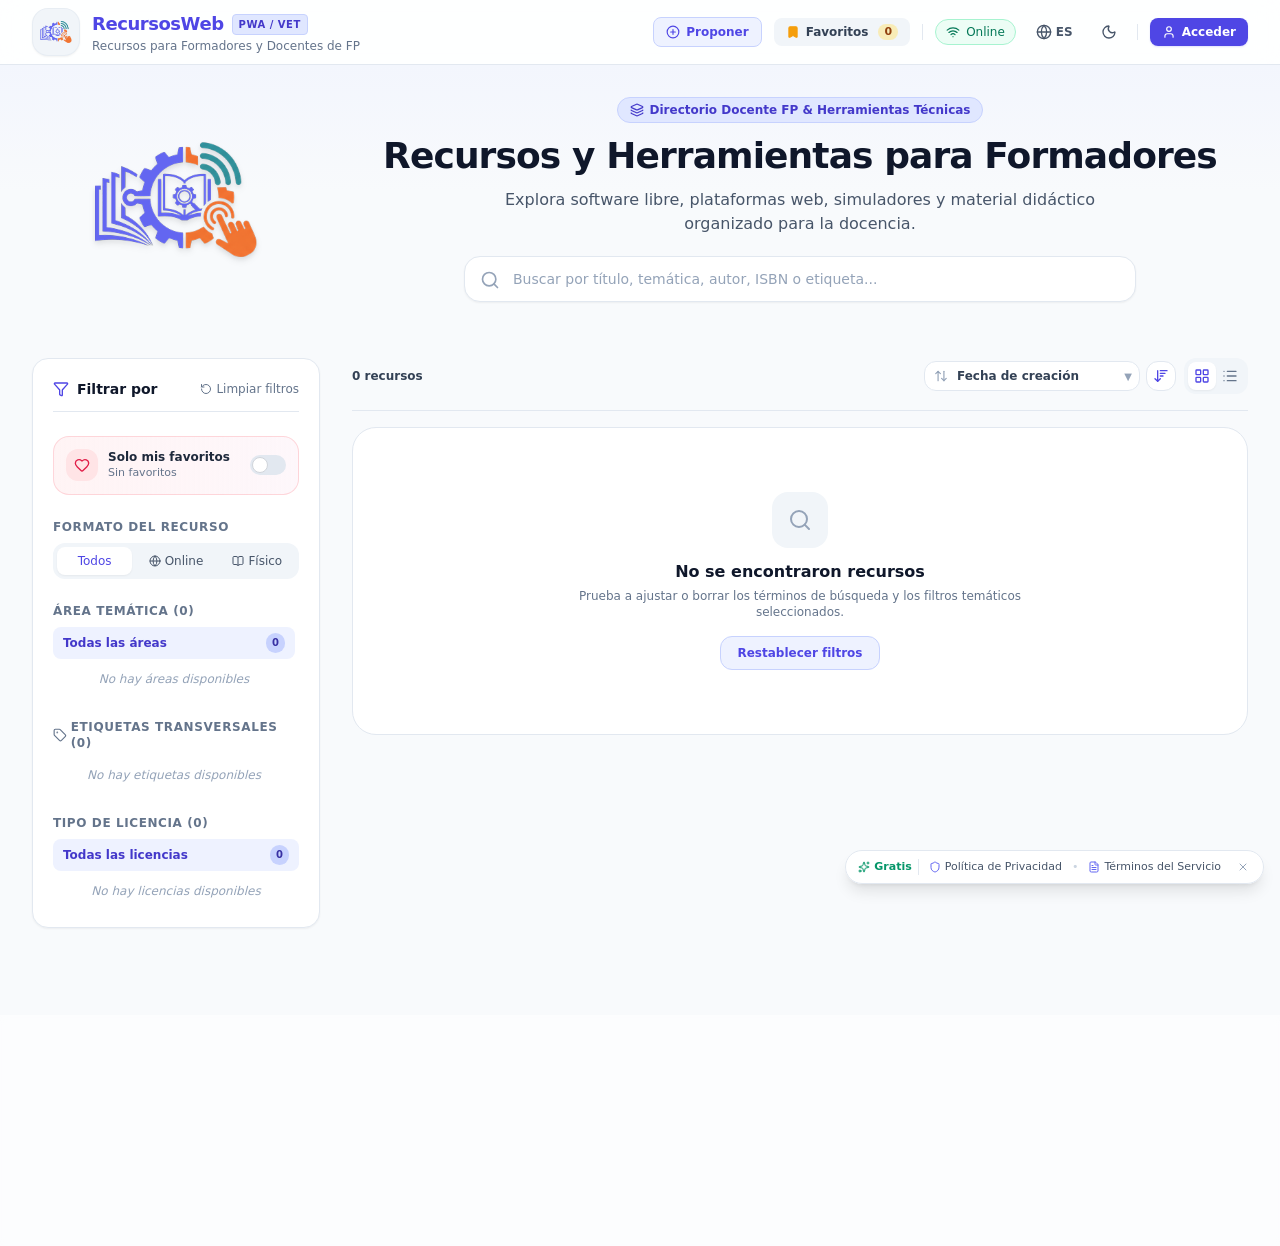
==== commit 2b3dabf9: "deploy: harryangstrom/RecursosWeb@25e6e6d9d578b93a8fde008eec7f9000c855588b" ====
--- a/index.html
+++ b/index.html
@@ -10,8 +10,8 @@
     <meta name="theme-color" content="#4f46e5" />
     <meta name="description" content="Recursos para Formadores de FP y Educación de Adultos - Herramientas online y recursos físicos." />
     <title>RecursosWeb | Recursos para Formadores</title>
-    <script type="module" crossorigin src="/assets/index-86DmAjZA.js"></script>
-    <link rel="stylesheet" crossorigin href="/assets/index-BgnUB7lS.css">
+    <script type="module" crossorigin src="/assets/index-C-NW6lSA.js"></script>
+    <link rel="stylesheet" crossorigin href="/assets/index-BFKtTA92.css">
   <link rel="manifest" href="/manifest.webmanifest"><script id="vite-plugin-pwa:register-sw" src="/registerSW.js"></script></head>
   <body class="bg-slate-50 dark:bg-slate-950 text-slate-900 dark:text-slate-100 antialiased min-h-screen selection:bg-brand-500 selection:text-white">
     <div id="root"></div>
--- a/assets/index-BFKtTA92.css
+++ b/assets/index-BFKtTA92.css
@@ -0,0 +1 @@
+*,:before,:after{--tw-border-spacing-x: 0;--tw-border-spacing-y: 0;--tw-translate-x: 0;--tw-translate-y: 0;--tw-rotate: 0;--tw-skew-x: 0;--tw-skew-y: 0;--tw-scale-x: 1;--tw-scale-y: 1;--tw-pan-x: ;--tw-pan-y: ;--tw-pinch-zoom: ;--tw-scroll-snap-strictness: proximity;--tw-gradient-from-position: ;--tw-gradient-via-position: ;--tw-gradient-to-position: ;--tw-ordinal: ;--tw-slashed-zero: ;--tw-numeric-figure: ;--tw-numeric-spacing: ;--tw-numeric-fraction: ;--tw-ring-inset: ;--tw-ring-offset-width: 0px;--tw-ring-offset-color: #fff;--tw-ring-color: rgb(59 130 246 / .5);--tw-ring-offset-shadow: 0 0 #0000;--tw-ring-shadow: 0 0 #0000;--tw-shadow: 0 0 #0000;--tw-shadow-colored: 0 0 #0000;--tw-blur: ;--tw-brightness: ;--tw-contrast: ;--tw-grayscale: ;--tw-hue-rotate: ;--tw-invert: ;--tw-saturate: ;--tw-sepia: ;--tw-drop-shadow: ;--tw-backdrop-blur: ;--tw-backdrop-brightness: ;--tw-backdrop-contrast: ;--tw-backdrop-grayscale: ;--tw-backdrop-hue-rotate: ;--tw-backdrop-invert: ;--tw-backdrop-opacity: ;--tw-backdrop-saturate: ;--tw-backdrop-sepia: ;--tw-contain-size: ;--tw-contain-layout: ;--tw-contain-paint: ;--tw-contain-style: }::backdrop{--tw-border-spacing-x: 0;--tw-border-spacing-y: 0;--tw-translate-x: 0;--tw-translate-y: 0;--tw-rotate: 0;--tw-skew-x: 0;--tw-skew-y: 0;--tw-scale-x: 1;--tw-scale-y: 1;--tw-pan-x: ;--tw-pan-y: ;--tw-pinch-zoom: ;--tw-scroll-snap-strictness: proximity;--tw-gradient-from-position: ;--tw-gradient-via-position: ;--tw-gradient-to-position: ;--tw-ordinal: ;--tw-slashed-zero: ;--tw-numeric-figure: ;--tw-numeric-spacing: ;--tw-numeric-fraction: ;--tw-ring-inset: ;--tw-ring-offset-width: 0px;--tw-ring-offset-color: #fff;--tw-ring-color: rgb(59 130 246 / .5);--tw-ring-offset-shadow: 0 0 #0000;--tw-ring-shadow: 0 0 #0000;--tw-shadow: 0 0 #0000;--tw-shadow-colored: 0 0 #0000;--tw-blur: ;--tw-brightness: ;--tw-contrast: ;--tw-grayscale: ;--tw-hue-rotate: ;--tw-invert: ;--tw-saturate: ;--tw-sepia: ;--tw-drop-shadow: ;--tw-backdrop-blur: ;--tw-backdrop-brightness: ;--tw-backdrop-contrast: ;--tw-backdrop-grayscale: ;--tw-backdrop-hue-rotate: ;--tw-backdrop-invert: ;--tw-backdrop-opacity: ;--tw-backdrop-saturate: ;--tw-backdrop-sepia: ;--tw-contain-size: ;--tw-contain-layout: ;--tw-contain-paint: ;--tw-contain-style: }*,:before,:after{box-sizing:border-box;border-width:0;border-style:solid;border-color:#e5e7eb}:before,:after{--tw-content: ""}html,:host{line-height:1.5;-webkit-text-size-adjust:100%;-moz-tab-size:4;-o-tab-size:4;tab-size:4;font-family:ui-sans-serif,system-ui,sans-serif,"Apple Color Emoji","Segoe UI Emoji",Segoe UI Symbol,"Noto Color Emoji";font-feature-settings:normal;font-variation-settings:normal;-webkit-tap-highlight-color:transparent}body{margin:0;line-height:inherit}hr{height:0;color:inherit;border-top-width:1px}abbr:where([title]){-webkit-text-decoration:underline dotted;text-decoration:underline dotted}h1,h2,h3,h4,h5,h6{font-size:inherit;font-weight:inherit}a{color:inherit;text-decoration:inherit}b,strong{font-weight:bolder}code,kbd,samp,pre{font-family:ui-monospace,SFMono-Regular,Menlo,Monaco,Consolas,Liberation Mono,Courier New,monospace;font-feature-settings:normal;font-variation-settings:normal;font-size:1em}small{font-size:80%}sub,sup{font-size:75%;line-height:0;position:relative;vertical-align:baseline}sub{bottom:-.25em}sup{top:-.5em}table{text-indent:0;border-color:inherit;border-collapse:collapse}button,input,optgroup,select,textarea{font-family:inherit;font-feature-settings:inherit;font-variation-settings:inherit;font-size:100%;font-weight:inherit;line-height:inherit;letter-spacing:inherit;color:inherit;margin:0;padding:0}button,select{text-transform:none}button,input:where([type=button]),input:where([type=reset]),input:where([type=submit]){-webkit-appearance:button;background-color:transparent;background-image:none}:-moz-focusring{outline:auto}:-moz-ui-invalid{box-shadow:none}progress{vertical-align:baseline}::-webkit-inner-spin-button,::-webkit-outer-spin-button{height:auto}[type=search]{-webkit-appearance:textfield;outline-offset:-2px}::-webkit-search-decoration{-webkit-appearance:none}::-webkit-file-upload-button{-webkit-appearance:button;font:inherit}summary{display:list-item}blockquote,dl,dd,h1,h2,h3,h4,h5,h6,hr,figure,p,pre{margin:0}fieldset{margin:0;padding:0}legend{padding:0}ol,ul,menu{list-style:none;margin:0;padding:0}dialog{padding:0}textarea{resize:vertical}input::-moz-placeholder,textarea::-moz-placeholder{opacity:1;color:#9ca3af}input::placeholder,textarea::placeholder{opacity:1;color:#9ca3af}button,[role=button]{cursor:pointer}:disabled{cursor:default}img,svg,video,canvas,audio,iframe,embed,object{display:block;vertical-align:middle}img,video{max-width:100%;height:auto}[hidden]:where(:not([hidden=until-found])){display:none}:root{--background: 210 40% 98%;--foreground: 222 47% 11%}.dark{--background: 222 47% 6%;--foreground: 210 40% 98%}body{min-height:100vh;--tw-bg-opacity: 1;background-color:rgb(248 250 252 / var(--tw-bg-opacity, 1));--tw-text-opacity: 1;color:rgb(15 23 42 / var(--tw-text-opacity, 1));-webkit-font-smoothing:antialiased;-moz-osx-font-smoothing:grayscale}body:is(.dark *){--tw-bg-opacity: 1;background-color:rgb(2 6 23 / var(--tw-bg-opacity, 1));--tw-text-opacity: 1;color:rgb(241 245 249 / var(--tw-text-opacity, 1))}body{font-feature-settings:"rlig" 1,"calt" 1}.sr-only{position:absolute;width:1px;height:1px;padding:0;margin:-1px;overflow:hidden;clip:rect(0,0,0,0);white-space:nowrap;border-width:0}.pointer-events-none{pointer-events:none}.fixed{position:fixed}.absolute{position:absolute}.relative{position:relative}.sticky{position:sticky}.inset-0{top:0;right:0;bottom:0;left:0}.-right-0\.5{right:-.125rem}.-right-2\.5{right:-.625rem}.-top-0\.5{top:-.125rem}.-top-1\.5{top:-.375rem}.bottom-0{bottom:0}.bottom-20{bottom:5rem}.bottom-6{bottom:1.5rem}.left-0{left:0}.left-2\.5{left:.625rem}.left-3{left:.75rem}.left-3\.5{left:.875rem}.left-4{left:1rem}.right-0{right:0}.right-2{right:.5rem}.right-2\.5{right:.625rem}.right-3{right:.75rem}.right-3\.5{right:.875rem}.right-4{right:1rem}.right-5{right:1.25rem}.right-6{right:1.5rem}.top-0{top:0}.top-1\/2{top:50%}.top-2\.5{top:.625rem}.top-20{top:5rem}.top-3{top:.75rem}.top-3\.5{top:.875rem}.top-5{top:1.25rem}.z-10{z-index:10}.z-20{z-index:20}.z-30{z-index:30}.z-40{z-index:40}.z-50{z-index:50}.z-\[60\]{z-index:60}.z-\[70\]{z-index:70}.z-\[80\]{z-index:80}.col-span-1{grid-column:span 1 / span 1}.col-span-2{grid-column:span 2 / span 2}.mx-auto{margin-left:auto;margin-right:auto}.my-5{margin-top:1.25rem;margin-bottom:1.25rem}.my-auto{margin-top:auto;margin-bottom:auto}.mb-0\.5{margin-bottom:.125rem}.mb-1{margin-bottom:.25rem}.mb-1\.5{margin-bottom:.375rem}.mb-2{margin-bottom:.5rem}.mb-2\.5{margin-bottom:.625rem}.mb-3{margin-bottom:.75rem}.mb-4{margin-bottom:1rem}.ml-0\.5{margin-left:.125rem}.ml-1{margin-left:.25rem}.ml-2{margin-left:.5rem}.ml-auto{margin-left:auto}.mr-1{margin-right:.25rem}.mt-0\.5{margin-top:.125rem}.mt-1{margin-top:.25rem}.mt-1\.5{margin-top:.375rem}.mt-16{margin-top:4rem}.mt-2{margin-top:.5rem}.mt-3{margin-top:.75rem}.mt-4{margin-top:1rem}.mt-5{margin-top:1.25rem}.mt-6{margin-top:1.5rem}.mt-8{margin-top:2rem}.line-clamp-1{overflow:hidden;display:-webkit-box;-webkit-box-orient:vertical;-webkit-line-clamp:1}.line-clamp-2{overflow:hidden;display:-webkit-box;-webkit-box-orient:vertical;-webkit-line-clamp:2}.line-clamp-3{overflow:hidden;display:-webkit-box;-webkit-box-orient:vertical;-webkit-line-clamp:3}.block{display:block}.inline-block{display:inline-block}.inline{display:inline}.flex{display:flex}.inline-flex{display:inline-flex}.table{display:table}.grid{display:grid}.contents{display:contents}.hidden{display:none}.h-0\.5{height:.125rem}.h-1\.5{height:.375rem}.h-10{height:2.5rem}.h-12{height:3rem}.h-14{height:3.5rem}.h-16{height:4rem}.h-2{height:.5rem}.h-2\.5{height:.625rem}.h-3{height:.75rem}.h-3\.5{height:.875rem}.h-4{height:1rem}.h-44{height:11rem}.h-5{height:1.25rem}.h-52{height:13rem}.h-6{height:1.5rem}.h-7{height:1.75rem}.h-8{height:2rem}.h-9{height:2.25rem}.h-\[90vh\]{height:90vh}.h-full{height:100%}.max-h-24{max-height:6rem}.max-h-32{max-height:8rem}.max-h-48{max-height:12rem}.max-h-56{max-height:14rem}.max-h-72{max-height:18rem}.max-h-\[460px\]{max-height:460px}.max-h-\[480px\]{max-height:480px}.max-h-\[500px\]{max-height:500px}.max-h-\[85vh\]{max-height:85vh}.max-h-\[90vh\]{max-height:90vh}.max-h-\[92vh\]{max-height:92vh}.max-h-\[calc\(100dvh-6rem\)\]{max-height:calc(100dvh - 6rem)}.min-h-screen{min-height:100vh}.w-1\.5{width:.375rem}.w-10{width:2.5rem}.w-12{width:3rem}.w-14{width:3.5rem}.w-16{width:4rem}.w-2\.5{width:.625rem}.w-3{width:.75rem}.w-3\.5{width:.875rem}.w-4{width:1rem}.w-44{width:11rem}.w-5{width:1.25rem}.w-52{width:13rem}.w-6{width:1.5rem}.w-64{width:16rem}.w-7{width:1.75rem}.w-72{width:18rem}.w-8{width:2rem}.w-9{width:2.25rem}.w-full{width:100%}.w-px{width:1px}.min-w-0{min-width:0px}.min-w-4{min-width:1rem}.max-w-2xl{max-width:42rem}.max-w-3xl{max-width:48rem}.max-w-4xl{max-width:56rem}.max-w-5xl{max-width:64rem}.max-w-7xl{max-width:80rem}.max-w-\[110px\]{max-width:110px}.max-w-lg{max-width:32rem}.max-w-md{max-width:28rem}.max-w-sm{max-width:24rem}.max-w-xl{max-width:36rem}.max-w-xs{max-width:20rem}.flex-1{flex:1 1 0%}.flex-shrink-0,.shrink-0{flex-shrink:0}.-translate-y-1\/2{--tw-translate-y: -50%;transform:translate(var(--tw-translate-x),var(--tw-translate-y)) rotate(var(--tw-rotate)) skew(var(--tw-skew-x)) skewY(var(--tw-skew-y)) scaleX(var(--tw-scale-x)) scaleY(var(--tw-scale-y))}.scale-110{--tw-scale-x: 1.1;--tw-scale-y: 1.1;transform:translate(var(--tw-translate-x),var(--tw-translate-y)) rotate(var(--tw-rotate)) skew(var(--tw-skew-x)) skewY(var(--tw-skew-y)) scaleX(var(--tw-scale-x)) scaleY(var(--tw-scale-y))}.transform{transform:translate(var(--tw-translate-x),var(--tw-translate-y)) rotate(var(--tw-rotate)) skew(var(--tw-skew-x)) skewY(var(--tw-skew-y)) scaleX(var(--tw-scale-x)) scaleY(var(--tw-scale-y))}@keyframes bounce{0%,to{transform:translateY(-25%);animation-timing-function:cubic-bezier(.8,0,1,1)}50%{transform:none;animation-timing-function:cubic-bezier(0,0,.2,1)}}.animate-bounce{animation:bounce 1s infinite}@keyframes spin{to{transform:rotate(360deg)}}.animate-spin{animation:spin 1s linear infinite}.cursor-pointer{cursor:pointer}.select-none{-webkit-user-select:none;-moz-user-select:none;user-select:none}.list-inside{list-style-position:inside}.list-disc{list-style-type:disc}.appearance-none{-webkit-appearance:none;-moz-appearance:none;appearance:none}.grid-cols-1{grid-template-columns:repeat(1,minmax(0,1fr))}.grid-cols-2{grid-template-columns:repeat(2,minmax(0,1fr))}.grid-cols-3{grid-template-columns:repeat(3,minmax(0,1fr))}.grid-cols-9{grid-template-columns:repeat(9,minmax(0,1fr))}.flex-col{flex-direction:column}.flex-wrap{flex-wrap:wrap}.items-start{align-items:flex-start}.items-center{align-items:center}.items-stretch{align-items:stretch}.justify-end{justify-content:flex-end}.justify-center{justify-content:center}.justify-between{justify-content:space-between}.justify-around{justify-content:space-around}.gap-0\.5{gap:.125rem}.gap-1{gap:.25rem}.gap-1\.5{gap:.375rem}.gap-2{gap:.5rem}.gap-2\.5{gap:.625rem}.gap-3{gap:.75rem}.gap-3\.5{gap:.875rem}.gap-4{gap:1rem}.gap-5{gap:1.25rem}.gap-6{gap:1.5rem}.gap-8{gap:2rem}.space-y-0\.5>:not([hidden])~:not([hidden]){--tw-space-y-reverse: 0;margin-top:calc(.125rem * calc(1 - var(--tw-space-y-reverse)));margin-bottom:calc(.125rem * var(--tw-space-y-reverse))}.space-y-1>:not([hidden])~:not([hidden]){--tw-space-y-reverse: 0;margin-top:calc(.25rem * calc(1 - var(--tw-space-y-reverse)));margin-bottom:calc(.25rem * var(--tw-space-y-reverse))}.space-y-1\.5>:not([hidden])~:not([hidden]){--tw-space-y-reverse: 0;margin-top:calc(.375rem * calc(1 - var(--tw-space-y-reverse)));margin-bottom:calc(.375rem * var(--tw-space-y-reverse))}.space-y-2>:not([hidden])~:not([hidden]){--tw-space-y-reverse: 0;margin-top:calc(.5rem * calc(1 - var(--tw-space-y-reverse)));margin-bottom:calc(.5rem * var(--tw-space-y-reverse))}.space-y-3>:not([hidden])~:not([hidden]){--tw-space-y-reverse: 0;margin-top:calc(.75rem * calc(1 - var(--tw-space-y-reverse)));margin-bottom:calc(.75rem * var(--tw-space-y-reverse))}.space-y-3\.5>:not([hidden])~:not([hidden]){--tw-space-y-reverse: 0;margin-top:calc(.875rem * calc(1 - var(--tw-space-y-reverse)));margin-bottom:calc(.875rem * var(--tw-space-y-reverse))}.space-y-4>:not([hidden])~:not([hidden]){--tw-space-y-reverse: 0;margin-top:calc(1rem * calc(1 - var(--tw-space-y-reverse)));margin-bottom:calc(1rem * var(--tw-space-y-reverse))}.space-y-5>:not([hidden])~:not([hidden]){--tw-space-y-reverse: 0;margin-top:calc(1.25rem * calc(1 - var(--tw-space-y-reverse)));margin-bottom:calc(1.25rem * var(--tw-space-y-reverse))}.space-y-6>:not([hidden])~:not([hidden]){--tw-space-y-reverse: 0;margin-top:calc(1.5rem * calc(1 - var(--tw-space-y-reverse)));margin-bottom:calc(1.5rem * var(--tw-space-y-reverse))}.divide-y>:not([hidden])~:not([hidden]){--tw-divide-y-reverse: 0;border-top-width:calc(1px * calc(1 - var(--tw-divide-y-reverse)));border-bottom-width:calc(1px * var(--tw-divide-y-reverse))}.divide-slate-100>:not([hidden])~:not([hidden]){--tw-divide-opacity: 1;border-color:rgb(241 245 249 / var(--tw-divide-opacity, 1))}.self-start{align-self:flex-start}.self-end{align-self:flex-end}.self-center{align-self:center}.overflow-hidden{overflow:hidden}.overflow-x-auto{overflow-x:auto}.overflow-y-auto{overflow-y:auto}.overscroll-contain{overscroll-behavior:contain}.truncate{overflow:hidden;text-overflow:ellipsis;white-space:nowrap}.whitespace-nowrap{white-space:nowrap}.whitespace-pre-line{white-space:pre-line}.rounded{border-radius:.25rem}.rounded-2xl{border-radius:1rem}.rounded-3xl{border-radius:1.5rem}.rounded-full{border-radius:9999px}.rounded-lg{border-radius:.5rem}.rounded-md{border-radius:.375rem}.rounded-xl{border-radius:.75rem}.border{border-width:1px}.border-0{border-width:0px}.border-2{border-width:2px}.border-b{border-bottom-width:1px}.border-r{border-right-width:1px}.border-t{border-top-width:1px}.border-dashed{border-style:dashed}.border-amber-200{--tw-border-opacity: 1;border-color:rgb(253 230 138 / var(--tw-border-opacity, 1))}.border-amber-200\/50{border-color:#fde68a80}.border-amber-200\/60{border-color:#fde68a99}.border-amber-200\/70{border-color:#fde68ab3}.border-amber-200\/80{border-color:#fde68acc}.border-amber-300{--tw-border-opacity: 1;border-color:rgb(252 211 77 / var(--tw-border-opacity, 1))}.border-amber-300\/40{border-color:#fcd34d66}.border-amber-500{--tw-border-opacity: 1;border-color:rgb(245 158 11 / var(--tw-border-opacity, 1))}.border-blue-200{--tw-border-opacity: 1;border-color:rgb(191 219 254 / var(--tw-border-opacity, 1))}.border-blue-200\/60{border-color:#bfdbfe99}.border-brand-100{--tw-border-opacity: 1;border-color:rgb(224 231 255 / var(--tw-border-opacity, 1))}.border-brand-200{--tw-border-opacity: 1;border-color:rgb(199 210 254 / var(--tw-border-opacity, 1))}.border-brand-300{--tw-border-opacity: 1;border-color:rgb(165 180 252 / var(--tw-border-opacity, 1))}.border-brand-500{--tw-border-opacity: 1;border-color:rgb(99 102 241 / var(--tw-border-opacity, 1))}.border-emerald-200{--tw-border-opacity: 1;border-color:rgb(167 243 208 / var(--tw-border-opacity, 1))}.border-emerald-200\/60{border-color:#a7f3d099}.border-emerald-500{--tw-border-opacity: 1;border-color:rgb(16 185 129 / var(--tw-border-opacity, 1))}.border-indigo-200{--tw-border-opacity: 1;border-color:rgb(199 210 254 / var(--tw-border-opacity, 1))}.border-indigo-200\/50{border-color:#c7d2fe80}.border-indigo-200\/60{border-color:#c7d2fe99}.border-indigo-200\/70{border-color:#c7d2feb3}.border-indigo-300{--tw-border-opacity: 1;border-color:rgb(165 180 252 / var(--tw-border-opacity, 1))}.border-indigo-500{--tw-border-opacity: 1;border-color:rgb(99 102 241 / var(--tw-border-opacity, 1))}.border-purple-200{--tw-border-opacity: 1;border-color:rgb(233 213 255 / var(--tw-border-opacity, 1))}.border-purple-200\/60{border-color:#e9d5ff99}.border-purple-300{--tw-border-opacity: 1;border-color:rgb(216 180 254 / var(--tw-border-opacity, 1))}.border-rose-200{--tw-border-opacity: 1;border-color:rgb(254 205 211 / var(--tw-border-opacity, 1))}.border-rose-200\/80{border-color:#fecdd3cc}.border-slate-100{--tw-border-opacity: 1;border-color:rgb(241 245 249 / var(--tw-border-opacity, 1))}.border-slate-200{--tw-border-opacity: 1;border-color:rgb(226 232 240 / var(--tw-border-opacity, 1))}.border-slate-200\/60{border-color:#e2e8f099}.border-slate-200\/80{border-color:#e2e8f0cc}.border-slate-300{--tw-border-opacity: 1;border-color:rgb(203 213 225 / var(--tw-border-opacity, 1))}.border-slate-700{--tw-border-opacity: 1;border-color:rgb(51 65 85 / var(--tw-border-opacity, 1))}.border-slate-700\/60{border-color:#33415599}.border-slate-700\/80{border-color:#334155cc}.border-slate-800{--tw-border-opacity: 1;border-color:rgb(30 41 59 / var(--tw-border-opacity, 1))}.border-slate-800\/80{border-color:#1e293bcc}.border-transparent{border-color:transparent}.border-white\/30{border-color:#ffffff4d}.border-t-transparent{border-top-color:transparent}.border-t-white{--tw-border-opacity: 1;border-top-color:rgb(255 255 255 / var(--tw-border-opacity, 1))}.bg-\[\#0f172a\]{--tw-bg-opacity: 1;background-color:rgb(15 23 42 / var(--tw-bg-opacity, 1))}.bg-amber-100{--tw-bg-opacity: 1;background-color:rgb(254 243 199 / var(--tw-bg-opacity, 1))}.bg-amber-200\/60{background-color:#fde68a99}.bg-amber-50{--tw-bg-opacity: 1;background-color:rgb(255 251 235 / var(--tw-bg-opacity, 1))}.bg-amber-50\/30{background-color:#fffbeb4d}.bg-amber-50\/50{background-color:#fffbeb80}.bg-amber-50\/60{background-color:#fffbeb99}.bg-amber-50\/70{background-color:#fffbebb3}.bg-amber-500{--tw-bg-opacity: 1;background-color:rgb(245 158 11 / var(--tw-bg-opacity, 1))}.bg-amber-500\/10{background-color:#f59e0b1a}.bg-amber-600{--tw-bg-opacity: 1;background-color:rgb(217 119 6 / var(--tw-bg-opacity, 1))}.bg-blue-100{--tw-bg-opacity: 1;background-color:rgb(219 234 254 / var(--tw-bg-opacity, 1))}.bg-blue-50{--tw-bg-opacity: 1;background-color:rgb(239 246 255 / var(--tw-bg-opacity, 1))}.bg-blue-500{--tw-bg-opacity: 1;background-color:rgb(59 130 246 / var(--tw-bg-opacity, 1))}.bg-brand-100{--tw-bg-opacity: 1;background-color:rgb(224 231 255 / var(--tw-bg-opacity, 1))}.bg-brand-200{--tw-bg-opacity: 1;background-color:rgb(199 210 254 / var(--tw-bg-opacity, 1))}.bg-brand-50{--tw-bg-opacity: 1;background-color:rgb(238 242 255 / var(--tw-bg-opacity, 1))}.bg-brand-50\/50{background-color:#eef2ff80}.bg-brand-50\/70{background-color:#eef2ffb3}.bg-brand-600{--tw-bg-opacity: 1;background-color:rgb(79 70 229 / var(--tw-bg-opacity, 1))}.bg-emerald-100{--tw-bg-opacity: 1;background-color:rgb(209 250 229 / var(--tw-bg-opacity, 1))}.bg-emerald-50{--tw-bg-opacity: 1;background-color:rgb(236 253 245 / var(--tw-bg-opacity, 1))}.bg-emerald-50\/30{background-color:#ecfdf54d}.bg-emerald-50\/60{background-color:#ecfdf599}.bg-emerald-500{--tw-bg-opacity: 1;background-color:rgb(16 185 129 / var(--tw-bg-opacity, 1))}.bg-emerald-600{--tw-bg-opacity: 1;background-color:rgb(5 150 105 / var(--tw-bg-opacity, 1))}.bg-indigo-100{--tw-bg-opacity: 1;background-color:rgb(224 231 255 / var(--tw-bg-opacity, 1))}.bg-indigo-50{--tw-bg-opacity: 1;background-color:rgb(238 242 255 / var(--tw-bg-opacity, 1))}.bg-indigo-50\/40{background-color:#eef2ff66}.bg-indigo-50\/50{background-color:#eef2ff80}.bg-indigo-50\/60{background-color:#eef2ff99}.bg-indigo-50\/70{background-color:#eef2ffb3}.bg-indigo-600{--tw-bg-opacity: 1;background-color:rgb(79 70 229 / var(--tw-bg-opacity, 1))}.bg-indigo-700{--tw-bg-opacity: 1;background-color:rgb(67 56 202 / var(--tw-bg-opacity, 1))}.bg-purple-100{--tw-bg-opacity: 1;background-color:rgb(243 232 255 / var(--tw-bg-opacity, 1))}.bg-purple-50{--tw-bg-opacity: 1;background-color:rgb(250 245 255 / var(--tw-bg-opacity, 1))}.bg-purple-500{--tw-bg-opacity: 1;background-color:rgb(168 85 247 / var(--tw-bg-opacity, 1))}.bg-purple-600{--tw-bg-opacity: 1;background-color:rgb(147 51 234 / var(--tw-bg-opacity, 1))}.bg-rose-100{--tw-bg-opacity: 1;background-color:rgb(255 228 230 / var(--tw-bg-opacity, 1))}.bg-rose-50{--tw-bg-opacity: 1;background-color:rgb(255 241 242 / var(--tw-bg-opacity, 1))}.bg-rose-500{--tw-bg-opacity: 1;background-color:rgb(244 63 94 / var(--tw-bg-opacity, 1))}.bg-rose-600{--tw-bg-opacity: 1;background-color:rgb(225 29 72 / var(--tw-bg-opacity, 1))}.bg-slate-100{--tw-bg-opacity: 1;background-color:rgb(241 245 249 / var(--tw-bg-opacity, 1))}.bg-slate-200{--tw-bg-opacity: 1;background-color:rgb(226 232 240 / var(--tw-bg-opacity, 1))}.bg-slate-50{--tw-bg-opacity: 1;background-color:rgb(248 250 252 / var(--tw-bg-opacity, 1))}.bg-slate-50\/50{background-color:#f8fafc80}.bg-slate-50\/60{background-color:#f8fafc99}.bg-slate-50\/70{background-color:#f8fafcb3}.bg-slate-50\/80{background-color:#f8fafccc}.bg-slate-800{--tw-bg-opacity: 1;background-color:rgb(30 41 59 / var(--tw-bg-opacity, 1))}.bg-slate-800\/90{background-color:#1e293be6}.bg-slate-900{--tw-bg-opacity: 1;background-color:rgb(15 23 42 / var(--tw-bg-opacity, 1))}.bg-slate-900\/70{background-color:#0f172ab3}.bg-slate-900\/80{background-color:#0f172acc}.bg-slate-900\/95{background-color:#0f172af2}.bg-slate-950{--tw-bg-opacity: 1;background-color:rgb(2 6 23 / var(--tw-bg-opacity, 1))}.bg-slate-950\/60{background-color:#02061799}.bg-slate-950\/70{background-color:#020617b3}.bg-slate-950\/75{background-color:#020617bf}.bg-slate-950\/80{background-color:#020617cc}.bg-white{--tw-bg-opacity: 1;background-color:rgb(255 255 255 / var(--tw-bg-opacity, 1))}.bg-white\/50{background-color:#ffffff80}.bg-white\/85{background-color:#ffffffd9}.bg-white\/90{background-color:#ffffffe6}.bg-white\/95{background-color:#fffffff2}.bg-gradient-to-b{background-image:linear-gradient(to bottom,var(--tw-gradient-stops))}.bg-gradient-to-br{background-image:linear-gradient(to bottom right,var(--tw-gradient-stops))}.bg-gradient-to-r{background-image:linear-gradient(to right,var(--tw-gradient-stops))}.bg-gradient-to-tr{background-image:linear-gradient(to top right,var(--tw-gradient-stops))}.from-amber-400{--tw-gradient-from: #fbbf24 var(--tw-gradient-from-position);--tw-gradient-to: rgb(251 191 36 / 0) var(--tw-gradient-to-position);--tw-gradient-stops: var(--tw-gradient-from), var(--tw-gradient-to)}.from-amber-500{--tw-gradient-from: #f59e0b var(--tw-gradient-from-position);--tw-gradient-to: rgb(245 158 11 / 0) var(--tw-gradient-to-position);--tw-gradient-stops: var(--tw-gradient-from), var(--tw-gradient-to)}.from-blue-500{--tw-gradient-from: #3b82f6 var(--tw-gradient-from-position);--tw-gradient-to: rgb(59 130 246 / 0) var(--tw-gradient-to-position);--tw-gradient-stops: var(--tw-gradient-from), var(--tw-gradient-to)}.from-blue-600{--tw-gradient-from: #2563eb var(--tw-gradient-from-position);--tw-gradient-to: rgb(37 99 235 / 0) var(--tw-gradient-to-position);--tw-gradient-stops: var(--tw-gradient-from), var(--tw-gradient-to)}.from-brand-50{--tw-gradient-from: #eef2ff var(--tw-gradient-from-position);--tw-gradient-to: rgb(238 242 255 / 0) var(--tw-gradient-to-position);--tw-gradient-stops: var(--tw-gradient-from), var(--tw-gradient-to)}.from-brand-50\/50{--tw-gradient-from: rgb(238 242 255 / .5) var(--tw-gradient-from-position);--tw-gradient-to: rgb(238 242 255 / 0) var(--tw-gradient-to-position);--tw-gradient-stops: var(--tw-gradient-from), var(--tw-gradient-to)}.from-brand-600{--tw-gradient-from: #4f46e5 var(--tw-gradient-from-position);--tw-gradient-to: rgb(79 70 229 / 0) var(--tw-gradient-to-position);--tw-gradient-stops: var(--tw-gradient-from), var(--tw-gradient-to)}.from-cyan-500{--tw-gradient-from: #06b6d4 var(--tw-gradient-from-position);--tw-gradient-to: rgb(6 182 212 / 0) var(--tw-gradient-to-position);--tw-gradient-stops: var(--tw-gradient-from), var(--tw-gradient-to)}.from-cyan-600{--tw-gradient-from: #0891b2 var(--tw-gradient-from-position);--tw-gradient-to: rgb(8 145 178 / 0) var(--tw-gradient-to-position);--tw-gradient-stops: var(--tw-gradient-from), var(--tw-gradient-to)}.from-emerald-500{--tw-gradient-from: #10b981 var(--tw-gradient-from-position);--tw-gradient-to: rgb(16 185 129 / 0) var(--tw-gradient-to-position);--tw-gradient-stops: var(--tw-gradient-from), var(--tw-gradient-to)}.from-fuchsia-500{--tw-gradient-from: #d946ef var(--tw-gradient-from-position);--tw-gradient-to: rgb(217 70 239 / 0) var(--tw-gradient-to-position);--tw-gradient-stops: var(--tw-gradient-from), var(--tw-gradient-to)}.from-green-500{--tw-gradient-from: #22c55e var(--tw-gradient-from-position);--tw-gradient-to: rgb(34 197 94 / 0) var(--tw-gradient-to-position);--tw-gradient-stops: var(--tw-gradient-from), var(--tw-gradient-to)}.from-indigo-50{--tw-gradient-from: #eef2ff var(--tw-gradient-from-position);--tw-gradient-to: rgb(238 242 255 / 0) var(--tw-gradient-to-position);--tw-gradient-stops: var(--tw-gradient-from), var(--tw-gradient-to)}.from-indigo-500{--tw-gradient-from: #6366f1 var(--tw-gradient-from-position);--tw-gradient-to: rgb(99 102 241 / 0) var(--tw-gradient-to-position);--tw-gradient-stops: var(--tw-gradient-from), var(--tw-gradient-to)}.from-indigo-500\/10{--tw-gradient-from: rgb(99 102 241 / .1) var(--tw-gradient-from-position);--tw-gradient-to: rgb(99 102 241 / 0) var(--tw-gradient-to-position);--tw-gradient-stops: var(--tw-gradient-from), var(--tw-gradient-to)}.from-indigo-600{--tw-gradient-from: #4f46e5 var(--tw-gradient-from-position);--tw-gradient-to: rgb(79 70 229 / 0) var(--tw-gradient-to-position);--tw-gradient-stops: var(--tw-gradient-from), var(--tw-gradient-to)}.from-orange-500{--tw-gradient-from: #f97316 var(--tw-gradient-from-position);--tw-gradient-to: rgb(249 115 22 / 0) var(--tw-gradient-to-position);--tw-gradient-stops: var(--tw-gradient-from), var(--tw-gradient-to)}.from-pink-500{--tw-gradient-from: #ec4899 var(--tw-gradient-from-position);--tw-gradient-to: rgb(236 72 153 / 0) var(--tw-gradient-to-position);--tw-gradient-stops: var(--tw-gradient-from), var(--tw-gradient-to)}.from-purple-500{--tw-gradient-from: #a855f7 var(--tw-gradient-from-position);--tw-gradient-to: rgb(168 85 247 / 0) var(--tw-gradient-to-position);--tw-gradient-stops: var(--tw-gradient-from), var(--tw-gradient-to)}.from-red-500{--tw-gradient-from: #ef4444 var(--tw-gradient-from-position);--tw-gradient-to: rgb(239 68 68 / 0) var(--tw-gradient-to-position);--tw-gradient-stops: var(--tw-gradient-from), var(--tw-gradient-to)}.from-rose-50\/80{--tw-gradient-from: rgb(255 241 242 / .8) var(--tw-gradient-from-position);--tw-gradient-to: rgb(255 241 242 / 0) var(--tw-gradient-to-position);--tw-gradient-stops: var(--tw-gradient-from), var(--tw-gradient-to)}.from-rose-500{--tw-gradient-from: #f43f5e var(--tw-gradient-from-position);--tw-gradient-to: rgb(244 63 94 / 0) var(--tw-gradient-to-position);--tw-gradient-stops: var(--tw-gradient-from), var(--tw-gradient-to)}.from-sky-500{--tw-gradient-from: #0ea5e9 var(--tw-gradient-from-position);--tw-gradient-to: rgb(14 165 233 / 0) var(--tw-gradient-to-position);--tw-gradient-stops: var(--tw-gradient-from), var(--tw-gradient-to)}.from-slate-500{--tw-gradient-from: #64748b var(--tw-gradient-from-position);--tw-gradient-to: rgb(100 116 139 / 0) var(--tw-gradient-to-position);--tw-gradient-stops: var(--tw-gradient-from), var(--tw-gradient-to)}.from-slate-600{--tw-gradient-from: #475569 var(--tw-gradient-from-position);--tw-gradient-to: rgb(71 85 105 / 0) var(--tw-gradient-to-position);--tw-gradient-stops: var(--tw-gradient-from), var(--tw-gradient-to)}.from-teal-500{--tw-gradient-from: #14b8a6 var(--tw-gradient-from-position);--tw-gradient-to: rgb(20 184 166 / 0) var(--tw-gradient-to-position);--tw-gradient-stops: var(--tw-gradient-from), var(--tw-gradient-to)}.from-teal-600{--tw-gradient-from: #0d9488 var(--tw-gradient-from-position);--tw-gradient-to: rgb(13 148 136 / 0) var(--tw-gradient-to-position);--tw-gradient-stops: var(--tw-gradient-from), var(--tw-gradient-to)}.from-violet-500{--tw-gradient-from: #8b5cf6 var(--tw-gradient-from-position);--tw-gradient-to: rgb(139 92 246 / 0) var(--tw-gradient-to-position);--tw-gradient-stops: var(--tw-gradient-from), var(--tw-gradient-to)}.from-yellow-500{--tw-gradient-from: #eab308 var(--tw-gradient-from-position);--tw-gradient-to: rgb(234 179 8 / 0) var(--tw-gradient-to-position);--tw-gradient-stops: var(--tw-gradient-from), var(--tw-gradient-to)}.via-indigo-600{--tw-gradient-to: rgb(79 70 229 / 0) var(--tw-gradient-to-position);--tw-gradient-stops: var(--tw-gradient-from), #4f46e5 var(--tw-gradient-via-position), var(--tw-gradient-to)}.via-purple-50{--tw-gradient-to: rgb(250 245 255 / 0) var(--tw-gradient-to-position);--tw-gradient-stops: var(--tw-gradient-from), #faf5ff var(--tw-gradient-via-position), var(--tw-gradient-to)}.via-transparent{--tw-gradient-to: rgb(0 0 0 / 0) var(--tw-gradient-to-position);--tw-gradient-stops: var(--tw-gradient-from), transparent var(--tw-gradient-via-position), var(--tw-gradient-to)}.to-amber-500{--tw-gradient-to: #f59e0b var(--tw-gradient-to-position)}.to-amber-600{--tw-gradient-to: #d97706 var(--tw-gradient-to-position)}.to-blue-600{--tw-gradient-to: #2563eb var(--tw-gradient-to-position)}.to-blue-700{--tw-gradient-to: #1d4ed8 var(--tw-gradient-to-position)}.to-cyan-600{--tw-gradient-to: #0891b2 var(--tw-gradient-to-position)}.to-cyan-700{--tw-gradient-to: #0e7490 var(--tw-gradient-to-position)}.to-emerald-600{--tw-gradient-to: #059669 var(--tw-gradient-to-position)}.to-gray-700{--tw-gradient-to: #374151 var(--tw-gradient-to-position)}.to-green-600{--tw-gradient-to: #16a34a var(--tw-gradient-to-position)}.to-indigo-50\/50{--tw-gradient-to: rgb(238 242 255 / .5) var(--tw-gradient-to-position)}.to-indigo-600{--tw-gradient-to: #4f46e5 var(--tw-gradient-to-position)}.to-orange-600{--tw-gradient-to: #ea580c var(--tw-gradient-to-position)}.to-pink-50{--tw-gradient-to: #fdf2f8 var(--tw-gradient-to-position)}.to-pink-50\/60{--tw-gradient-to: rgb(253 242 248 / .6) var(--tw-gradient-to-position)}.to-pink-600{--tw-gradient-to: #db2777 var(--tw-gradient-to-position)}.to-purple-50{--tw-gradient-to: #faf5ff var(--tw-gradient-to-position)}.to-purple-500\/10{--tw-gradient-to: rgb(168 85 247 / .1) var(--tw-gradient-to-position)}.to-purple-600{--tw-gradient-to: #9333ea var(--tw-gradient-to-position)}.to-red-600{--tw-gradient-to: #dc2626 var(--tw-gradient-to-position)}.to-rose-500{--tw-gradient-to: #f43f5e var(--tw-gradient-to-position)}.to-rose-600{--tw-gradient-to: #e11d48 var(--tw-gradient-to-position)}.to-slate-800{--tw-gradient-to: #1e293b var(--tw-gradient-to-position)}.to-teal-600{--tw-gradient-to: #0d9488 var(--tw-gradient-to-position)}.to-transparent{--tw-gradient-to: transparent var(--tw-gradient-to-position)}.to-yellow-500{--tw-gradient-to: #eab308 var(--tw-gradient-to-position)}.to-zinc-700{--tw-gradient-to: #3f3f46 var(--tw-gradient-to-position)}.bg-clip-text{-webkit-background-clip:text;background-clip:text}.fill-current{fill:currentColor}.fill-rose-500{fill:#f43f5e}.object-contain{-o-object-fit:contain;object-fit:contain}.p-0\.5{padding:.125rem}.p-1{padding:.25rem}.p-1\.5{padding:.375rem}.p-12{padding:3rem}.p-2{padding:.5rem}.p-2\.5{padding:.625rem}.p-3{padding:.75rem}.p-3\.5{padding:.875rem}.p-4{padding:1rem}.p-5{padding:1.25rem}.p-6{padding:1.5rem}.px-1{padding-left:.25rem;padding-right:.25rem}.px-1\.5{padding-left:.375rem;padding-right:.375rem}.px-2{padding-left:.5rem;padding-right:.5rem}.px-2\.5{padding-left:.625rem;padding-right:.625rem}.px-3{padding-left:.75rem;padding-right:.75rem}.px-3\.5{padding-left:.875rem;padding-right:.875rem}.px-4{padding-left:1rem;padding-right:1rem}.px-5{padding-left:1.25rem;padding-right:1.25rem}.px-6{padding-left:1.5rem;padding-right:1.5rem}.py-0\.5{padding-top:.125rem;padding-bottom:.125rem}.py-1{padding-top:.25rem;padding-bottom:.25rem}.py-1\.5{padding-top:.375rem;padding-bottom:.375rem}.py-10{padding-top:2.5rem;padding-bottom:2.5rem}.py-12{padding-top:3rem;padding-bottom:3rem}.py-16{padding-top:4rem;padding-bottom:4rem}.py-2{padding-top:.5rem;padding-bottom:.5rem}.py-2\.5{padding-top:.625rem;padding-bottom:.625rem}.py-3{padding-top:.75rem;padding-bottom:.75rem}.py-3\.5{padding-top:.875rem;padding-bottom:.875rem}.py-4{padding-top:1rem;padding-bottom:1rem}.py-6{padding-top:1.5rem;padding-bottom:1.5rem}.pb-1{padding-bottom:.25rem}.pb-2{padding-bottom:.5rem}.pb-24{padding-bottom:6rem}.pb-3{padding-bottom:.75rem}.pb-4{padding-bottom:1rem}.pl-10{padding-left:2.5rem}.pl-12{padding-left:3rem}.pl-2{padding-left:.5rem}.pl-2\.5{padding-left:.625rem}.pl-7{padding-left:1.75rem}.pl-8{padding-left:2rem}.pl-9{padding-left:2.25rem}.pr-1{padding-right:.25rem}.pr-1\.5{padding-right:.375rem}.pr-10{padding-right:2.5rem}.pr-2\.5{padding-right:.625rem}.pr-3{padding-right:.75rem}.pr-4{padding-right:1rem}.pr-7{padding-right:1.75rem}.pt-0\.5{padding-top:.125rem}.pt-1{padding-top:.25rem}.pt-1\.5{padding-top:.375rem}.pt-10{padding-top:2.5rem}.pt-2{padding-top:.5rem}.pt-3{padding-top:.75rem}.pt-4{padding-top:1rem}.pt-6{padding-top:1.5rem}.pt-8{padding-top:2rem}.text-left{text-align:left}.text-center{text-align:center}.font-mono{font-family:ui-monospace,SFMono-Regular,Menlo,Monaco,Consolas,Liberation Mono,Courier New,monospace}.font-sans{font-family:ui-sans-serif,system-ui,sans-serif,"Apple Color Emoji","Segoe UI Emoji",Segoe UI Symbol,"Noto Color Emoji"}.text-3xl{font-size:1.875rem;line-height:2.25rem}.text-\[10px\]{font-size:10px}.text-\[11px\]{font-size:11px}.text-\[9px\]{font-size:9px}.text-base{font-size:1rem;line-height:1.5rem}.text-lg{font-size:1.125rem;line-height:1.75rem}.text-sm{font-size:.875rem;line-height:1.25rem}.text-xl{font-size:1.25rem;line-height:1.75rem}.text-xs{font-size:.75rem;line-height:1rem}.font-bold{font-weight:700}.font-extrabold{font-weight:800}.font-medium{font-weight:500}.font-normal{font-weight:400}.font-semibold{font-weight:600}.uppercase{text-transform:uppercase}.lowercase{text-transform:lowercase}.capitalize{text-transform:capitalize}.italic{font-style:italic}.leading-relaxed{line-height:1.625}.leading-snug{line-height:1.375}.leading-tight{line-height:1.25}.tracking-tight{letter-spacing:-.025em}.tracking-wide{letter-spacing:.025em}.tracking-wider{letter-spacing:.05em}.text-amber-400{--tw-text-opacity: 1;color:rgb(251 191 36 / var(--tw-text-opacity, 1))}.text-amber-500{--tw-text-opacity: 1;color:rgb(245 158 11 / var(--tw-text-opacity, 1))}.text-amber-600{--tw-text-opacity: 1;color:rgb(217 119 6 / var(--tw-text-opacity, 1))}.text-amber-700{--tw-text-opacity: 1;color:rgb(180 83 9 / var(--tw-text-opacity, 1))}.text-amber-800{--tw-text-opacity: 1;color:rgb(146 64 14 / var(--tw-text-opacity, 1))}.text-amber-900{--tw-text-opacity: 1;color:rgb(120 53 15 / var(--tw-text-opacity, 1))}.text-amber-950{--tw-text-opacity: 1;color:rgb(69 26 3 / var(--tw-text-opacity, 1))}.text-blue-700{--tw-text-opacity: 1;color:rgb(29 78 216 / var(--tw-text-opacity, 1))}.text-blue-800{--tw-text-opacity: 1;color:rgb(30 64 175 / var(--tw-text-opacity, 1))}.text-blue-950{--tw-text-opacity: 1;color:rgb(23 37 84 / var(--tw-text-opacity, 1))}.text-brand-500{--tw-text-opacity: 1;color:rgb(99 102 241 / var(--tw-text-opacity, 1))}.text-brand-600{--tw-text-opacity: 1;color:rgb(79 70 229 / var(--tw-text-opacity, 1))}.text-brand-700{--tw-text-opacity: 1;color:rgb(67 56 202 / var(--tw-text-opacity, 1))}.text-brand-800{--tw-text-opacity: 1;color:rgb(55 48 163 / var(--tw-text-opacity, 1))}.text-brand-900{--tw-text-opacity: 1;color:rgb(49 46 129 / var(--tw-text-opacity, 1))}.text-emerald-400{--tw-text-opacity: 1;color:rgb(52 211 153 / var(--tw-text-opacity, 1))}.text-emerald-500{--tw-text-opacity: 1;color:rgb(16 185 129 / var(--tw-text-opacity, 1))}.text-emerald-600{--tw-text-opacity: 1;color:rgb(5 150 105 / var(--tw-text-opacity, 1))}.text-emerald-700{--tw-text-opacity: 1;color:rgb(4 120 87 / var(--tw-text-opacity, 1))}.text-emerald-800{--tw-text-opacity: 1;color:rgb(6 95 70 / var(--tw-text-opacity, 1))}.text-indigo-100{--tw-text-opacity: 1;color:rgb(224 231 255 / var(--tw-text-opacity, 1))}.text-indigo-500{--tw-text-opacity: 1;color:rgb(99 102 241 / var(--tw-text-opacity, 1))}.text-indigo-600{--tw-text-opacity: 1;color:rgb(79 70 229 / var(--tw-text-opacity, 1))}.text-indigo-600\/80{color:#4f46e5cc}.text-indigo-700{--tw-text-opacity: 1;color:rgb(67 56 202 / var(--tw-text-opacity, 1))}.text-indigo-700\/80{color:#4338cacc}.text-indigo-800{--tw-text-opacity: 1;color:rgb(55 48 163 / var(--tw-text-opacity, 1))}.text-indigo-900{--tw-text-opacity: 1;color:rgb(49 46 129 / var(--tw-text-opacity, 1))}.text-indigo-950{--tw-text-opacity: 1;color:rgb(30 27 75 / var(--tw-text-opacity, 1))}.text-purple-600{--tw-text-opacity: 1;color:rgb(147 51 234 / var(--tw-text-opacity, 1))}.text-purple-700{--tw-text-opacity: 1;color:rgb(126 34 206 / var(--tw-text-opacity, 1))}.text-purple-800{--tw-text-opacity: 1;color:rgb(107 33 168 / var(--tw-text-opacity, 1))}.text-purple-950{--tw-text-opacity: 1;color:rgb(59 7 100 / var(--tw-text-opacity, 1))}.text-rose-500{--tw-text-opacity: 1;color:rgb(244 63 94 / var(--tw-text-opacity, 1))}.text-rose-600{--tw-text-opacity: 1;color:rgb(225 29 72 / var(--tw-text-opacity, 1))}.text-rose-700{--tw-text-opacity: 1;color:rgb(190 18 60 / var(--tw-text-opacity, 1))}.text-rose-800{--tw-text-opacity: 1;color:rgb(159 18 57 / var(--tw-text-opacity, 1))}.text-slate-200{--tw-text-opacity: 1;color:rgb(226 232 240 / var(--tw-text-opacity, 1))}.text-slate-300{--tw-text-opacity: 1;color:rgb(203 213 225 / var(--tw-text-opacity, 1))}.text-slate-400{--tw-text-opacity: 1;color:rgb(148 163 184 / var(--tw-text-opacity, 1))}.text-slate-500{--tw-text-opacity: 1;color:rgb(100 116 139 / var(--tw-text-opacity, 1))}.text-slate-600{--tw-text-opacity: 1;color:rgb(71 85 105 / var(--tw-text-opacity, 1))}.text-slate-700{--tw-text-opacity: 1;color:rgb(51 65 85 / var(--tw-text-opacity, 1))}.text-slate-800{--tw-text-opacity: 1;color:rgb(30 41 59 / var(--tw-text-opacity, 1))}.text-slate-900{--tw-text-opacity: 1;color:rgb(15 23 42 / var(--tw-text-opacity, 1))}.text-transparent{color:transparent}.text-white{--tw-text-opacity: 1;color:rgb(255 255 255 / var(--tw-text-opacity, 1))}.underline{text-decoration-line:underline}.line-through{text-decoration-line:line-through}.antialiased{-webkit-font-smoothing:antialiased;-moz-osx-font-smoothing:grayscale}.placeholder-slate-400::-moz-placeholder{--tw-placeholder-opacity: 1;color:rgb(148 163 184 / var(--tw-placeholder-opacity, 1))}.placeholder-slate-400::placeholder{--tw-placeholder-opacity: 1;color:rgb(148 163 184 / var(--tw-placeholder-opacity, 1))}.opacity-40{opacity:.4}.opacity-60{opacity:.6}.opacity-70{opacity:.7}.shadow-2xl{--tw-shadow: 0 25px 50px -12px rgb(0 0 0 / .25);--tw-shadow-colored: 0 25px 50px -12px var(--tw-shadow-color);box-shadow:var(--tw-ring-offset-shadow, 0 0 #0000),var(--tw-ring-shadow, 0 0 #0000),var(--tw-shadow)}.shadow-inner{--tw-shadow: inset 0 2px 4px 0 rgb(0 0 0 / .05);--tw-shadow-colored: inset 0 2px 4px 0 var(--tw-shadow-color);box-shadow:var(--tw-ring-offset-shadow, 0 0 #0000),var(--tw-ring-shadow, 0 0 #0000),var(--tw-shadow)}.shadow-lg{--tw-shadow: 0 10px 15px -3px rgb(0 0 0 / .1), 0 4px 6px -4px rgb(0 0 0 / .1);--tw-shadow-colored: 0 10px 15px -3px var(--tw-shadow-color), 0 4px 6px -4px var(--tw-shadow-color);box-shadow:var(--tw-ring-offset-shadow, 0 0 #0000),var(--tw-ring-shadow, 0 0 #0000),var(--tw-shadow)}.shadow-md{--tw-shadow: 0 4px 6px -1px rgb(0 0 0 / .1), 0 2px 4px -2px rgb(0 0 0 / .1);--tw-shadow-colored: 0 4px 6px -1px var(--tw-shadow-color), 0 2px 4px -2px var(--tw-shadow-color);box-shadow:var(--tw-ring-offset-shadow, 0 0 #0000),var(--tw-ring-shadow, 0 0 #0000),var(--tw-shadow)}.shadow-sm{--tw-shadow: 0 1px 2px 0 rgb(0 0 0 / .05);--tw-shadow-colored: 0 1px 2px 0 var(--tw-shadow-color);box-shadow:var(--tw-ring-offset-shadow, 0 0 #0000),var(--tw-ring-shadow, 0 0 #0000),var(--tw-shadow)}.shadow-xl{--tw-shadow: 0 20px 25px -5px rgb(0 0 0 / .1), 0 8px 10px -6px rgb(0 0 0 / .1);--tw-shadow-colored: 0 20px 25px -5px var(--tw-shadow-color), 0 8px 10px -6px var(--tw-shadow-color);box-shadow:var(--tw-ring-offset-shadow, 0 0 #0000),var(--tw-ring-shadow, 0 0 #0000),var(--tw-shadow)}.shadow-amber-500\/25{--tw-shadow-color: rgb(245 158 11 / .25);--tw-shadow: var(--tw-shadow-colored)}.shadow-brand-500\/20{--tw-shadow-color: rgb(99 102 241 / .2);--tw-shadow: var(--tw-shadow-colored)}.shadow-brand-500\/25{--tw-shadow-color: rgb(99 102 241 / .25);--tw-shadow: var(--tw-shadow-colored)}.shadow-emerald-500\/25{--tw-shadow-color: rgb(16 185 129 / .25);--tw-shadow: var(--tw-shadow-colored)}.shadow-indigo-500\/20{--tw-shadow-color: rgb(99 102 241 / .2);--tw-shadow: var(--tw-shadow-colored)}.shadow-indigo-500\/25{--tw-shadow-color: rgb(99 102 241 / .25);--tw-shadow: var(--tw-shadow-colored)}.shadow-indigo-600\/20{--tw-shadow-color: rgb(79 70 229 / .2);--tw-shadow: var(--tw-shadow-colored)}.shadow-rose-500\/30{--tw-shadow-color: rgb(244 63 94 / .3);--tw-shadow: var(--tw-shadow-colored)}.shadow-rose-600\/20{--tw-shadow-color: rgb(225 29 72 / .2);--tw-shadow: var(--tw-shadow-colored)}.shadow-rose-600\/25{--tw-shadow-color: rgb(225 29 72 / .25);--tw-shadow: var(--tw-shadow-colored)}.outline-none{outline:2px solid transparent;outline-offset:2px}.ring-1{--tw-ring-offset-shadow: var(--tw-ring-inset) 0 0 0 var(--tw-ring-offset-width) var(--tw-ring-offset-color);--tw-ring-shadow: var(--tw-ring-inset) 0 0 0 calc(1px + var(--tw-ring-offset-width)) var(--tw-ring-color);box-shadow:var(--tw-ring-offset-shadow),var(--tw-ring-shadow),var(--tw-shadow, 0 0 #0000)}.ring-2{--tw-ring-offset-shadow: var(--tw-ring-inset) 0 0 0 var(--tw-ring-offset-width) var(--tw-ring-offset-color);--tw-ring-shadow: var(--tw-ring-inset) 0 0 0 calc(2px + var(--tw-ring-offset-width)) var(--tw-ring-color);box-shadow:var(--tw-ring-offset-shadow),var(--tw-ring-shadow),var(--tw-shadow, 0 0 #0000)}.ring-amber-500{--tw-ring-opacity: 1;--tw-ring-color: rgb(245 158 11 / var(--tw-ring-opacity, 1))}.ring-brand-500{--tw-ring-opacity: 1;--tw-ring-color: rgb(99 102 241 / var(--tw-ring-opacity, 1))}.ring-emerald-500{--tw-ring-opacity: 1;--tw-ring-color: rgb(16 185 129 / var(--tw-ring-opacity, 1))}.ring-white{--tw-ring-opacity: 1;--tw-ring-color: rgb(255 255 255 / var(--tw-ring-opacity, 1))}.drop-shadow-md{--tw-drop-shadow: drop-shadow(0 4px 3px rgb(0 0 0 / .07)) drop-shadow(0 2px 2px rgb(0 0 0 / .06));filter:var(--tw-blur) var(--tw-brightness) var(--tw-contrast) var(--tw-grayscale) var(--tw-hue-rotate) var(--tw-invert) var(--tw-saturate) var(--tw-sepia) var(--tw-drop-shadow)}.filter{filter:var(--tw-blur) var(--tw-brightness) var(--tw-contrast) var(--tw-grayscale) var(--tw-hue-rotate) var(--tw-invert) var(--tw-saturate) var(--tw-sepia) var(--tw-drop-shadow)}.backdrop-blur-md{--tw-backdrop-blur: blur(12px);-webkit-backdrop-filter:var(--tw-backdrop-blur) var(--tw-backdrop-brightness) var(--tw-backdrop-contrast) var(--tw-backdrop-grayscale) var(--tw-backdrop-hue-rotate) var(--tw-backdrop-invert) var(--tw-backdrop-opacity) var(--tw-backdrop-saturate) var(--tw-backdrop-sepia);backdrop-filter:var(--tw-backdrop-blur) var(--tw-backdrop-brightness) var(--tw-backdrop-contrast) var(--tw-backdrop-grayscale) var(--tw-backdrop-hue-rotate) var(--tw-backdrop-invert) var(--tw-backdrop-opacity) var(--tw-backdrop-saturate) var(--tw-backdrop-sepia)}.backdrop-blur-sm{--tw-backdrop-blur: blur(4px);-webkit-backdrop-filter:var(--tw-backdrop-blur) var(--tw-backdrop-brightness) var(--tw-backdrop-contrast) var(--tw-backdrop-grayscale) var(--tw-backdrop-hue-rotate) var(--tw-backdrop-invert) var(--tw-backdrop-opacity) var(--tw-backdrop-saturate) var(--tw-backdrop-sepia);backdrop-filter:var(--tw-backdrop-blur) var(--tw-backdrop-brightness) var(--tw-backdrop-contrast) var(--tw-backdrop-grayscale) var(--tw-backdrop-hue-rotate) var(--tw-backdrop-invert) var(--tw-backdrop-opacity) var(--tw-backdrop-saturate) var(--tw-backdrop-sepia)}.transition{transition-property:color,background-color,border-color,text-decoration-color,fill,stroke,opacity,box-shadow,transform,filter,backdrop-filter;transition-timing-function:cubic-bezier(.4,0,.2,1);transition-duration:.15s}.transition-all{transition-property:all;transition-timing-function:cubic-bezier(.4,0,.2,1);transition-duration:.15s}.transition-colors{transition-property:color,background-color,border-color,text-decoration-color,fill,stroke;transition-timing-function:cubic-bezier(.4,0,.2,1);transition-duration:.15s}.transition-opacity{transition-property:opacity;transition-timing-function:cubic-bezier(.4,0,.2,1);transition-duration:.15s}.transition-transform{transition-property:transform;transition-timing-function:cubic-bezier(.4,0,.2,1);transition-duration:.15s}.duration-200{transition-duration:.2s}.duration-300{transition-duration:.3s}::-webkit-scrollbar{width:6px;height:6px}::-webkit-scrollbar-track{background:transparent}::-webkit-scrollbar-thumb{border-radius:9999px;--tw-bg-opacity: 1;background-color:rgb(203 213 225 / var(--tw-bg-opacity, 1))}:is(.dark *)::-webkit-scrollbar-thumb{--tw-bg-opacity: 1;background-color:rgb(51 65 85 / var(--tw-bg-opacity, 1))}::-webkit-scrollbar-thumb:hover{--tw-bg-opacity: 1;background-color:rgb(148 163 184 / var(--tw-bg-opacity, 1))}:is(.dark *)::-webkit-scrollbar-thumb:hover{--tw-bg-opacity: 1;background-color:rgb(71 85 105 / var(--tw-bg-opacity, 1))}.no-scrollbar::-webkit-scrollbar{display:none}.no-scrollbar{-ms-overflow-style:none;scrollbar-width:none}.selection\:bg-brand-500 *::-moz-selection{--tw-bg-opacity: 1;background-color:rgb(99 102 241 / var(--tw-bg-opacity, 1))}.selection\:bg-brand-500 *::selection{--tw-bg-opacity: 1;background-color:rgb(99 102 241 / var(--tw-bg-opacity, 1))}.selection\:text-white *::-moz-selection{--tw-text-opacity: 1;color:rgb(255 255 255 / var(--tw-text-opacity, 1))}.selection\:text-white *::selection{--tw-text-opacity: 1;color:rgb(255 255 255 / var(--tw-text-opacity, 1))}.selection\:bg-brand-500::-moz-selection{--tw-bg-opacity: 1;background-color:rgb(99 102 241 / var(--tw-bg-opacity, 1))}.selection\:bg-brand-500::selection{--tw-bg-opacity: 1;background-color:rgb(99 102 241 / var(--tw-bg-opacity, 1))}.selection\:text-white::-moz-selection{--tw-text-opacity: 1;color:rgb(255 255 255 / var(--tw-text-opacity, 1))}.selection\:text-white::selection{--tw-text-opacity: 1;color:rgb(255 255 255 / var(--tw-text-opacity, 1))}.placeholder\:text-slate-400::-moz-placeholder{--tw-text-opacity: 1;color:rgb(148 163 184 / var(--tw-text-opacity, 1))}.placeholder\:text-slate-400::placeholder{--tw-text-opacity: 1;color:rgb(148 163 184 / var(--tw-text-opacity, 1))}.after\:absolute:after{content:var(--tw-content);position:absolute}.after\:left-\[2px\]:after{content:var(--tw-content);left:2px}.after\:top-\[2px\]:after{content:var(--tw-content);top:2px}.after\:h-4:after{content:var(--tw-content);height:1rem}.after\:w-4:after{content:var(--tw-content);width:1rem}.after\:rounded-full:after{content:var(--tw-content);border-radius:9999px}.after\:border:after{content:var(--tw-content);border-width:1px}.after\:border-gray-300:after{content:var(--tw-content);--tw-border-opacity: 1;border-color:rgb(209 213 219 / var(--tw-border-opacity, 1))}.after\:bg-white:after{content:var(--tw-content);--tw-bg-opacity: 1;background-color:rgb(255 255 255 / var(--tw-bg-opacity, 1))}.after\:transition-all:after{content:var(--tw-content);transition-property:all;transition-timing-function:cubic-bezier(.4,0,.2,1);transition-duration:.15s}.after\:content-\[\'\'\]:after{--tw-content: "";content:var(--tw-content)}.first\:pt-0:first-child{padding-top:0}.hover\:scale-105:hover{--tw-scale-x: 1.05;--tw-scale-y: 1.05;transform:translate(var(--tw-translate-x),var(--tw-translate-y)) rotate(var(--tw-rotate)) skew(var(--tw-skew-x)) skewY(var(--tw-skew-y)) scaleX(var(--tw-scale-x)) scaleY(var(--tw-scale-y))}.hover\:scale-110:hover{--tw-scale-x: 1.1;--tw-scale-y: 1.1;transform:translate(var(--tw-translate-x),var(--tw-translate-y)) rotate(var(--tw-rotate)) skew(var(--tw-skew-x)) skewY(var(--tw-skew-y)) scaleX(var(--tw-scale-x)) scaleY(var(--tw-scale-y))}.hover\:border-brand-300:hover{--tw-border-opacity: 1;border-color:rgb(165 180 252 / var(--tw-border-opacity, 1))}.hover\:border-brand-400:hover{--tw-border-opacity: 1;border-color:rgb(129 140 248 / var(--tw-border-opacity, 1))}.hover\:border-brand-500:hover{--tw-border-opacity: 1;border-color:rgb(99 102 241 / var(--tw-border-opacity, 1))}.hover\:border-slate-200:hover{--tw-border-opacity: 1;border-color:rgb(226 232 240 / var(--tw-border-opacity, 1))}.hover\:border-slate-300:hover{--tw-border-opacity: 1;border-color:rgb(203 213 225 / var(--tw-border-opacity, 1))}.hover\:bg-amber-100:hover{--tw-bg-opacity: 1;background-color:rgb(254 243 199 / var(--tw-bg-opacity, 1))}.hover\:bg-amber-50\/50:hover{background-color:#fffbeb80}.hover\:bg-amber-700:hover{--tw-bg-opacity: 1;background-color:rgb(180 83 9 / var(--tw-bg-opacity, 1))}.hover\:bg-brand-100:hover{--tw-bg-opacity: 1;background-color:rgb(224 231 255 / var(--tw-bg-opacity, 1))}.hover\:bg-brand-50:hover{--tw-bg-opacity: 1;background-color:rgb(238 242 255 / var(--tw-bg-opacity, 1))}.hover\:bg-brand-700:hover{--tw-bg-opacity: 1;background-color:rgb(67 56 202 / var(--tw-bg-opacity, 1))}.hover\:bg-emerald-100:hover{--tw-bg-opacity: 1;background-color:rgb(209 250 229 / var(--tw-bg-opacity, 1))}.hover\:bg-emerald-50:hover{--tw-bg-opacity: 1;background-color:rgb(236 253 245 / var(--tw-bg-opacity, 1))}.hover\:bg-emerald-700:hover{--tw-bg-opacity: 1;background-color:rgb(4 120 87 / var(--tw-bg-opacity, 1))}.hover\:bg-indigo-100:hover{--tw-bg-opacity: 1;background-color:rgb(224 231 255 / var(--tw-bg-opacity, 1))}.hover\:bg-indigo-50:hover{--tw-bg-opacity: 1;background-color:rgb(238 242 255 / var(--tw-bg-opacity, 1))}.hover\:bg-indigo-700:hover{--tw-bg-opacity: 1;background-color:rgb(67 56 202 / var(--tw-bg-opacity, 1))}.hover\:bg-purple-100:hover{--tw-bg-opacity: 1;background-color:rgb(243 232 255 / var(--tw-bg-opacity, 1))}.hover\:bg-purple-50:hover{--tw-bg-opacity: 1;background-color:rgb(250 245 255 / var(--tw-bg-opacity, 1))}.hover\:bg-rose-100:hover{--tw-bg-opacity: 1;background-color:rgb(255 228 230 / var(--tw-bg-opacity, 1))}.hover\:bg-rose-50:hover{--tw-bg-opacity: 1;background-color:rgb(255 241 242 / var(--tw-bg-opacity, 1))}.hover\:bg-rose-700:hover{--tw-bg-opacity: 1;background-color:rgb(190 18 60 / var(--tw-bg-opacity, 1))}.hover\:bg-slate-100:hover{--tw-bg-opacity: 1;background-color:rgb(241 245 249 / var(--tw-bg-opacity, 1))}.hover\:bg-slate-200:hover{--tw-bg-opacity: 1;background-color:rgb(226 232 240 / var(--tw-bg-opacity, 1))}.hover\:bg-slate-300:hover{--tw-bg-opacity: 1;background-color:rgb(203 213 225 / var(--tw-bg-opacity, 1))}.hover\:bg-slate-50:hover{--tw-bg-opacity: 1;background-color:rgb(248 250 252 / var(--tw-bg-opacity, 1))}.hover\:bg-slate-50\/70:hover{background-color:#f8fafcb3}.hover\:bg-slate-700:hover{--tw-bg-opacity: 1;background-color:rgb(51 65 85 / var(--tw-bg-opacity, 1))}.hover\:bg-slate-700\/50:hover{background-color:#33415580}.hover\:bg-slate-800:hover{--tw-bg-opacity: 1;background-color:rgb(30 41 59 / var(--tw-bg-opacity, 1))}.hover\:from-brand-700:hover{--tw-gradient-from: #4338ca var(--tw-gradient-from-position);--tw-gradient-to: rgb(67 56 202 / 0) var(--tw-gradient-to-position);--tw-gradient-stops: var(--tw-gradient-from), var(--tw-gradient-to)}.hover\:from-indigo-500\/20:hover{--tw-gradient-from: rgb(99 102 241 / .2) var(--tw-gradient-from-position);--tw-gradient-to: rgb(99 102 241 / 0) var(--tw-gradient-to-position);--tw-gradient-stops: var(--tw-gradient-from), var(--tw-gradient-to)}.hover\:from-indigo-700:hover{--tw-gradient-from: #4338ca var(--tw-gradient-from-position);--tw-gradient-to: rgb(67 56 202 / 0) var(--tw-gradient-to-position);--tw-gradient-stops: var(--tw-gradient-from), var(--tw-gradient-to)}.hover\:to-indigo-700:hover{--tw-gradient-to: #4338ca var(--tw-gradient-to-position)}.hover\:to-purple-500\/20:hover{--tw-gradient-to: rgb(168 85 247 / .2) var(--tw-gradient-to-position)}.hover\:to-purple-700:hover{--tw-gradient-to: #7e22ce var(--tw-gradient-to-position)}.hover\:text-amber-600:hover{--tw-text-opacity: 1;color:rgb(217 119 6 / var(--tw-text-opacity, 1))}.hover\:text-brand-200:hover{--tw-text-opacity: 1;color:rgb(199 210 254 / var(--tw-text-opacity, 1))}.hover\:text-brand-600:hover{--tw-text-opacity: 1;color:rgb(79 70 229 / var(--tw-text-opacity, 1))}.hover\:text-brand-900:hover{--tw-text-opacity: 1;color:rgb(49 46 129 / var(--tw-text-opacity, 1))}.hover\:text-indigo-600:hover{--tw-text-opacity: 1;color:rgb(79 70 229 / var(--tw-text-opacity, 1))}.hover\:text-indigo-900:hover{--tw-text-opacity: 1;color:rgb(49 46 129 / var(--tw-text-opacity, 1))}.hover\:text-rose-500:hover{--tw-text-opacity: 1;color:rgb(244 63 94 / var(--tw-text-opacity, 1))}.hover\:text-rose-600:hover{--tw-text-opacity: 1;color:rgb(225 29 72 / var(--tw-text-opacity, 1))}.hover\:text-rose-700:hover{--tw-text-opacity: 1;color:rgb(190 18 60 / var(--tw-text-opacity, 1))}.hover\:text-rose-900:hover{--tw-text-opacity: 1;color:rgb(136 19 55 / var(--tw-text-opacity, 1))}.hover\:text-slate-600:hover{--tw-text-opacity: 1;color:rgb(71 85 105 / var(--tw-text-opacity, 1))}.hover\:text-slate-700:hover{--tw-text-opacity: 1;color:rgb(51 65 85 / var(--tw-text-opacity, 1))}.hover\:text-slate-800:hover{--tw-text-opacity: 1;color:rgb(30 41 59 / var(--tw-text-opacity, 1))}.hover\:text-slate-900:hover{--tw-text-opacity: 1;color:rgb(15 23 42 / var(--tw-text-opacity, 1))}.hover\:text-white:hover{--tw-text-opacity: 1;color:rgb(255 255 255 / var(--tw-text-opacity, 1))}.hover\:underline:hover{text-decoration-line:underline}.hover\:opacity-100:hover{opacity:1}.hover\:shadow-md:hover{--tw-shadow: 0 4px 6px -1px rgb(0 0 0 / .1), 0 2px 4px -2px rgb(0 0 0 / .1);--tw-shadow-colored: 0 4px 6px -1px var(--tw-shadow-color), 0 2px 4px -2px var(--tw-shadow-color);box-shadow:var(--tw-ring-offset-shadow, 0 0 #0000),var(--tw-ring-shadow, 0 0 #0000),var(--tw-shadow)}.hover\:shadow-xl:hover{--tw-shadow: 0 20px 25px -5px rgb(0 0 0 / .1), 0 8px 10px -6px rgb(0 0 0 / .1);--tw-shadow-colored: 0 20px 25px -5px var(--tw-shadow-color), 0 8px 10px -6px var(--tw-shadow-color);box-shadow:var(--tw-ring-offset-shadow, 0 0 #0000),var(--tw-ring-shadow, 0 0 #0000),var(--tw-shadow)}.focus\:border-transparent:focus{border-color:transparent}.focus\:outline-none:focus{outline:2px solid transparent;outline-offset:2px}.focus\:ring-1:focus{--tw-ring-offset-shadow: var(--tw-ring-inset) 0 0 0 var(--tw-ring-offset-width) var(--tw-ring-offset-color);--tw-ring-shadow: var(--tw-ring-inset) 0 0 0 calc(1px + var(--tw-ring-offset-width)) var(--tw-ring-color);box-shadow:var(--tw-ring-offset-shadow),var(--tw-ring-shadow),var(--tw-shadow, 0 0 #0000)}.focus\:ring-2:focus{--tw-ring-offset-shadow: var(--tw-ring-inset) 0 0 0 var(--tw-ring-offset-width) var(--tw-ring-offset-color);--tw-ring-shadow: var(--tw-ring-inset) 0 0 0 calc(2px + var(--tw-ring-offset-width)) var(--tw-ring-color);box-shadow:var(--tw-ring-offset-shadow),var(--tw-ring-shadow),var(--tw-shadow, 0 0 #0000)}.focus\:ring-brand-500:focus{--tw-ring-opacity: 1;--tw-ring-color: rgb(99 102 241 / var(--tw-ring-opacity, 1))}.focus\:ring-brand-500\/40:focus{--tw-ring-color: rgb(99 102 241 / .4)}.focus\:ring-indigo-500:focus{--tw-ring-opacity: 1;--tw-ring-color: rgb(99 102 241 / var(--tw-ring-opacity, 1))}.active\:scale-95:active{--tw-scale-x: .95;--tw-scale-y: .95;transform:translate(var(--tw-translate-x),var(--tw-translate-y)) rotate(var(--tw-rotate)) skew(var(--tw-skew-x)) skewY(var(--tw-skew-y)) scaleX(var(--tw-scale-x)) scaleY(var(--tw-scale-y))}.disabled\:cursor-not-allowed:disabled{cursor:not-allowed}.disabled\:opacity-40:disabled{opacity:.4}.disabled\:opacity-50:disabled{opacity:.5}.disabled\:opacity-60:disabled{opacity:.6}.group:hover .group-hover\:scale-110{--tw-scale-x: 1.1;--tw-scale-y: 1.1;transform:translate(var(--tw-translate-x),var(--tw-translate-y)) rotate(var(--tw-rotate)) skew(var(--tw-skew-x)) skewY(var(--tw-skew-y)) scaleX(var(--tw-scale-x)) scaleY(var(--tw-scale-y))}.group:hover .group-hover\:text-brand-500{--tw-text-opacity: 1;color:rgb(99 102 241 / var(--tw-text-opacity, 1))}.group:hover .group-hover\:text-brand-600{--tw-text-opacity: 1;color:rgb(79 70 229 / var(--tw-text-opacity, 1))}.peer:checked~.peer-checked\:bg-rose-500{--tw-bg-opacity: 1;background-color:rgb(244 63 94 / var(--tw-bg-opacity, 1))}.peer:checked~.peer-checked\:after\:translate-x-full:after{content:var(--tw-content);--tw-translate-x: 100%;transform:translate(var(--tw-translate-x),var(--tw-translate-y)) rotate(var(--tw-rotate)) skew(var(--tw-skew-x)) skewY(var(--tw-skew-y)) scaleX(var(--tw-scale-x)) scaleY(var(--tw-scale-y))}.peer:checked~.peer-checked\:after\:border-white:after{content:var(--tw-content);--tw-border-opacity: 1;border-color:rgb(255 255 255 / var(--tw-border-opacity, 1))}.peer:focus~.peer-focus\:outline-none{outline:2px solid transparent;outline-offset:2px}.peer:focus~.peer-focus\:ring-2{--tw-ring-offset-shadow: var(--tw-ring-inset) 0 0 0 var(--tw-ring-offset-width) var(--tw-ring-offset-color);--tw-ring-shadow: var(--tw-ring-inset) 0 0 0 calc(2px + var(--tw-ring-offset-width)) var(--tw-ring-color);box-shadow:var(--tw-ring-offset-shadow),var(--tw-ring-shadow),var(--tw-shadow, 0 0 #0000)}.peer:focus~.peer-focus\:ring-rose-500\/30{--tw-ring-color: rgb(244 63 94 / .3)}.dark\:divide-slate-800:is(.dark *)>:not([hidden])~:not([hidden]){--tw-divide-opacity: 1;border-color:rgb(30 41 59 / var(--tw-divide-opacity, 1))}.dark\:divide-slate-800\/60:is(.dark *)>:not([hidden])~:not([hidden]){border-color:#1e293b99}.dark\:border-amber-800:is(.dark *){--tw-border-opacity: 1;border-color:rgb(146 64 14 / var(--tw-border-opacity, 1))}.dark\:border-amber-800\/40:is(.dark *){border-color:#92400e66}.dark\:border-amber-800\/50:is(.dark *){border-color:#92400e80}.dark\:border-amber-800\/60:is(.dark *){border-color:#92400e99}.dark\:border-amber-900\/50:is(.dark *){border-color:#78350f80}.dark\:border-blue-800:is(.dark *){--tw-border-opacity: 1;border-color:rgb(30 64 175 / var(--tw-border-opacity, 1))}.dark\:border-blue-800\/50:is(.dark *){border-color:#1e40af80}.dark\:border-blue-800\/60:is(.dark *){border-color:#1e40af99}.dark\:border-brand-700:is(.dark *){--tw-border-opacity: 1;border-color:rgb(67 56 202 / var(--tw-border-opacity, 1))}.dark\:border-brand-800:is(.dark *){--tw-border-opacity: 1;border-color:rgb(55 48 163 / var(--tw-border-opacity, 1))}.dark\:border-brand-800\/60:is(.dark *){border-color:#3730a399}.dark\:border-brand-800\/80:is(.dark *){border-color:#3730a3cc}.dark\:border-emerald-800:is(.dark *){--tw-border-opacity: 1;border-color:rgb(6 95 70 / var(--tw-border-opacity, 1))}.dark\:border-emerald-800\/60:is(.dark *){border-color:#065f4699}.dark\:border-emerald-900:is(.dark *){--tw-border-opacity: 1;border-color:rgb(6 78 59 / var(--tw-border-opacity, 1))}.dark\:border-emerald-900\/50:is(.dark *){border-color:#064e3b80}.dark\:border-emerald-900\/60:is(.dark *){border-color:#064e3b99}.dark\:border-indigo-700:is(.dark *){--tw-border-opacity: 1;border-color:rgb(67 56 202 / var(--tw-border-opacity, 1))}.dark\:border-indigo-800:is(.dark *){--tw-border-opacity: 1;border-color:rgb(55 48 163 / var(--tw-border-opacity, 1))}.dark\:border-indigo-800\/40:is(.dark *){border-color:#3730a366}.dark\:border-indigo-800\/60:is(.dark *){border-color:#3730a399}.dark\:border-indigo-800\/80:is(.dark *){border-color:#3730a3cc}.dark\:border-indigo-900\/40:is(.dark *){border-color:#312e8166}.dark\:border-purple-700:is(.dark *){--tw-border-opacity: 1;border-color:rgb(126 34 206 / var(--tw-border-opacity, 1))}.dark\:border-purple-800:is(.dark *){--tw-border-opacity: 1;border-color:rgb(107 33 168 / var(--tw-border-opacity, 1))}.dark\:border-purple-800\/60:is(.dark *){border-color:#6b21a899}.dark\:border-rose-800:is(.dark *){--tw-border-opacity: 1;border-color:rgb(159 18 57 / var(--tw-border-opacity, 1))}.dark\:border-rose-900:is(.dark *){--tw-border-opacity: 1;border-color:rgb(136 19 55 / var(--tw-border-opacity, 1))}.dark\:border-rose-900\/50:is(.dark *){border-color:#88133780}.dark\:border-rose-900\/60:is(.dark *){border-color:#88133799}.dark\:border-slate-200:is(.dark *){--tw-border-opacity: 1;border-color:rgb(226 232 240 / var(--tw-border-opacity, 1))}.dark\:border-slate-400:is(.dark *){--tw-border-opacity: 1;border-color:rgb(148 163 184 / var(--tw-border-opacity, 1))}.dark\:border-slate-600:is(.dark *){--tw-border-opacity: 1;border-color:rgb(71 85 105 / var(--tw-border-opacity, 1))}.dark\:border-slate-700:is(.dark *){--tw-border-opacity: 1;border-color:rgb(51 65 85 / var(--tw-border-opacity, 1))}.dark\:border-slate-700\/60:is(.dark *){border-color:#33415599}.dark\:border-slate-700\/80:is(.dark *){border-color:#334155cc}.dark\:border-slate-800:is(.dark *){--tw-border-opacity: 1;border-color:rgb(30 41 59 / var(--tw-border-opacity, 1))}.dark\:border-slate-800\/80:is(.dark *){border-color:#1e293bcc}.dark\:border-slate-800\/90:is(.dark *){border-color:#1e293be6}.dark\:bg-amber-950:is(.dark *){--tw-bg-opacity: 1;background-color:rgb(69 26 3 / var(--tw-bg-opacity, 1))}.dark\:bg-amber-950\/10:is(.dark *){background-color:#451a031a}.dark\:bg-amber-950\/20:is(.dark *){background-color:#451a0333}.dark\:bg-amber-950\/30:is(.dark *){background-color:#451a034d}.dark\:bg-amber-950\/40:is(.dark *){background-color:#451a0366}.dark\:bg-amber-950\/50:is(.dark *){background-color:#451a0380}.dark\:bg-amber-950\/60:is(.dark *){background-color:#451a0399}.dark\:bg-amber-950\/70:is(.dark *){background-color:#451a03b3}.dark\:bg-amber-950\/80:is(.dark *){background-color:#451a03cc}.dark\:bg-blue-950\/40:is(.dark *){background-color:#17255466}.dark\:bg-blue-950\/70:is(.dark *){background-color:#172554b3}.dark\:bg-blue-950\/80:is(.dark *){background-color:#172554cc}.dark\:bg-brand-400:is(.dark *){--tw-bg-opacity: 1;background-color:rgb(129 140 248 / var(--tw-bg-opacity, 1))}.dark\:bg-brand-800\/80:is(.dark *){background-color:#3730a3cc}.dark\:bg-brand-900\/60:is(.dark *){background-color:#312e8199}.dark\:bg-brand-950:is(.dark *){--tw-bg-opacity: 1;background-color:rgb(30 27 75 / var(--tw-bg-opacity, 1))}.dark\:bg-brand-950\/20:is(.dark *){background-color:#1e1b4b33}.dark\:bg-brand-950\/40:is(.dark *){background-color:#1e1b4b66}.dark\:bg-brand-950\/50:is(.dark *){background-color:#1e1b4b80}.dark\:bg-brand-950\/60:is(.dark *){background-color:#1e1b4b99}.dark\:bg-brand-950\/70:is(.dark *){background-color:#1e1b4bb3}.dark\:bg-brand-950\/80:is(.dark *){background-color:#1e1b4bcc}.dark\:bg-emerald-950:is(.dark *){--tw-bg-opacity: 1;background-color:rgb(2 44 34 / var(--tw-bg-opacity, 1))}.dark\:bg-emerald-950\/10:is(.dark *){background-color:#022c221a}.dark\:bg-emerald-950\/30:is(.dark *){background-color:#022c224d}.dark\:bg-emerald-950\/40:is(.dark *){background-color:#022c2266}.dark\:bg-emerald-950\/50:is(.dark *){background-color:#022c2280}.dark\:bg-emerald-950\/60:is(.dark *){background-color:#022c2299}.dark\:bg-emerald-950\/70:is(.dark *){background-color:#022c22b3}.dark\:bg-emerald-950\/80:is(.dark *){background-color:#022c22cc}.dark\:bg-indigo-900\/60:is(.dark *){background-color:#312e8199}.dark\:bg-indigo-950:is(.dark *){--tw-bg-opacity: 1;background-color:rgb(30 27 75 / var(--tw-bg-opacity, 1))}.dark\:bg-indigo-950\/20:is(.dark *){background-color:#1e1b4b33}.dark\:bg-indigo-950\/30:is(.dark *){background-color:#1e1b4b4d}.dark\:bg-indigo-950\/40:is(.dark *){background-color:#1e1b4b66}.dark\:bg-indigo-950\/60:is(.dark *){background-color:#1e1b4b99}.dark\:bg-purple-900\/60:is(.dark *){background-color:#581c8799}.dark\:bg-purple-950\/40:is(.dark *){background-color:#3b076466}.dark\:bg-purple-950\/50:is(.dark *){background-color:#3b076480}.dark\:bg-purple-950\/60:is(.dark *){background-color:#3b076499}.dark\:bg-purple-950\/80:is(.dark *){background-color:#3b0764cc}.dark\:bg-rose-900\/60:is(.dark *){background-color:#88133799}.dark\:bg-rose-900\/70:is(.dark *){background-color:#881337b3}.dark\:bg-rose-950:is(.dark *){--tw-bg-opacity: 1;background-color:rgb(76 5 25 / var(--tw-bg-opacity, 1))}.dark\:bg-rose-950\/40:is(.dark *){background-color:#4c051966}.dark\:bg-rose-950\/50:is(.dark *){background-color:#4c051980}.dark\:bg-rose-950\/60:is(.dark *){background-color:#4c051999}.dark\:bg-rose-950\/70:is(.dark *){background-color:#4c0519b3}.dark\:bg-slate-100:is(.dark *){--tw-bg-opacity: 1;background-color:rgb(241 245 249 / var(--tw-bg-opacity, 1))}.dark\:bg-slate-700:is(.dark *){--tw-bg-opacity: 1;background-color:rgb(51 65 85 / var(--tw-bg-opacity, 1))}.dark\:bg-slate-800:is(.dark *){--tw-bg-opacity: 1;background-color:rgb(30 41 59 / var(--tw-bg-opacity, 1))}.dark\:bg-slate-800\/40:is(.dark *){background-color:#1e293b66}.dark\:bg-slate-800\/50:is(.dark *){background-color:#1e293b80}.dark\:bg-slate-800\/60:is(.dark *){background-color:#1e293b99}.dark\:bg-slate-800\/70:is(.dark *){background-color:#1e293bb3}.dark\:bg-slate-800\/80:is(.dark *){background-color:#1e293bcc}.dark\:bg-slate-900:is(.dark *){--tw-bg-opacity: 1;background-color:rgb(15 23 42 / var(--tw-bg-opacity, 1))}.dark\:bg-slate-900\/40:is(.dark *){background-color:#0f172a66}.dark\:bg-slate-900\/50:is(.dark *){background-color:#0f172a80}.dark\:bg-slate-900\/80:is(.dark *){background-color:#0f172acc}.dark\:bg-slate-900\/85:is(.dark *){background-color:#0f172ad9}.dark\:bg-slate-900\/90:is(.dark *){background-color:#0f172ae6}.dark\:bg-slate-900\/95:is(.dark *){background-color:#0f172af2}.dark\:bg-slate-950:is(.dark *){--tw-bg-opacity: 1;background-color:rgb(2 6 23 / var(--tw-bg-opacity, 1))}.dark\:bg-white:is(.dark *){--tw-bg-opacity: 1;background-color:rgb(255 255 255 / var(--tw-bg-opacity, 1))}.dark\:from-brand-400:is(.dark *){--tw-gradient-from: #818cf8 var(--tw-gradient-from-position);--tw-gradient-to: rgb(129 140 248 / 0) var(--tw-gradient-to-position);--tw-gradient-stops: var(--tw-gradient-from), var(--tw-gradient-to)}.dark\:from-brand-950\/20:is(.dark *){--tw-gradient-from: rgb(30 27 75 / .2) var(--tw-gradient-from-position);--tw-gradient-to: rgb(30 27 75 / 0) var(--tw-gradient-to-position);--tw-gradient-stops: var(--tw-gradient-from), var(--tw-gradient-to)}.dark\:from-rose-950\/30:is(.dark *){--tw-gradient-from: rgb(76 5 25 / .3) var(--tw-gradient-from-position);--tw-gradient-to: rgb(76 5 25 / 0) var(--tw-gradient-to-position);--tw-gradient-stops: var(--tw-gradient-from), var(--tw-gradient-to)}.dark\:from-slate-800:is(.dark *){--tw-gradient-from: #1e293b var(--tw-gradient-from-position);--tw-gradient-to: rgb(30 41 59 / 0) var(--tw-gradient-to-position);--tw-gradient-stops: var(--tw-gradient-from), var(--tw-gradient-to)}.dark\:from-slate-900:is(.dark *){--tw-gradient-from: #0f172a var(--tw-gradient-from-position);--tw-gradient-to: rgb(15 23 42 / 0) var(--tw-gradient-to-position);--tw-gradient-stops: var(--tw-gradient-from), var(--tw-gradient-to)}.dark\:via-indigo-950\/40:is(.dark *){--tw-gradient-to: rgb(30 27 75 / 0) var(--tw-gradient-to-position);--tw-gradient-stops: var(--tw-gradient-from), rgb(30 27 75 / .4) var(--tw-gradient-via-position), var(--tw-gradient-to)}.dark\:via-transparent:is(.dark *){--tw-gradient-to: rgb(0 0 0 / 0) var(--tw-gradient-to-position);--tw-gradient-stops: var(--tw-gradient-from), transparent var(--tw-gradient-via-position), var(--tw-gradient-to)}.dark\:to-brand-950\/30:is(.dark *){--tw-gradient-to: rgb(30 27 75 / .3) var(--tw-gradient-to-position)}.dark\:to-indigo-300:is(.dark *){--tw-gradient-to: #a5b4fc var(--tw-gradient-to-position)}.dark\:to-indigo-950\/40:is(.dark *){--tw-gradient-to: rgb(30 27 75 / .4) var(--tw-gradient-to-position)}.dark\:to-pink-950\/20:is(.dark *){--tw-gradient-to: rgb(80 7 36 / .2) var(--tw-gradient-to-position)}.dark\:to-slate-900:is(.dark *){--tw-gradient-to: #0f172a var(--tw-gradient-to-position)}.dark\:text-amber-200:is(.dark *){--tw-text-opacity: 1;color:rgb(253 230 138 / var(--tw-text-opacity, 1))}.dark\:text-amber-300:is(.dark *){--tw-text-opacity: 1;color:rgb(252 211 77 / var(--tw-text-opacity, 1))}.dark\:text-amber-400:is(.dark *){--tw-text-opacity: 1;color:rgb(251 191 36 / var(--tw-text-opacity, 1))}.dark\:text-blue-200:is(.dark *){--tw-text-opacity: 1;color:rgb(191 219 254 / var(--tw-text-opacity, 1))}.dark\:text-blue-300:is(.dark *){--tw-text-opacity: 1;color:rgb(147 197 253 / var(--tw-text-opacity, 1))}.dark\:text-blue-400:is(.dark *){--tw-text-opacity: 1;color:rgb(96 165 250 / var(--tw-text-opacity, 1))}.dark\:text-brand-200:is(.dark *){--tw-text-opacity: 1;color:rgb(199 210 254 / var(--tw-text-opacity, 1))}.dark\:text-brand-300:is(.dark *){--tw-text-opacity: 1;color:rgb(165 180 252 / var(--tw-text-opacity, 1))}.dark\:text-brand-400:is(.dark *){--tw-text-opacity: 1;color:rgb(129 140 248 / var(--tw-text-opacity, 1))}.dark\:text-emerald-300:is(.dark *){--tw-text-opacity: 1;color:rgb(110 231 183 / var(--tw-text-opacity, 1))}.dark\:text-emerald-400:is(.dark *){--tw-text-opacity: 1;color:rgb(52 211 153 / var(--tw-text-opacity, 1))}.dark\:text-emerald-600:is(.dark *){--tw-text-opacity: 1;color:rgb(5 150 105 / var(--tw-text-opacity, 1))}.dark\:text-indigo-100:is(.dark *){--tw-text-opacity: 1;color:rgb(224 231 255 / var(--tw-text-opacity, 1))}.dark\:text-indigo-200:is(.dark *){--tw-text-opacity: 1;color:rgb(199 210 254 / var(--tw-text-opacity, 1))}.dark\:text-indigo-300:is(.dark *){--tw-text-opacity: 1;color:rgb(165 180 252 / var(--tw-text-opacity, 1))}.dark\:text-indigo-300\/80:is(.dark *){color:#a5b4fccc}.dark\:text-indigo-400:is(.dark *){--tw-text-opacity: 1;color:rgb(129 140 248 / var(--tw-text-opacity, 1))}.dark\:text-purple-200:is(.dark *){--tw-text-opacity: 1;color:rgb(233 213 255 / var(--tw-text-opacity, 1))}.dark\:text-purple-300:is(.dark *){--tw-text-opacity: 1;color:rgb(216 180 254 / var(--tw-text-opacity, 1))}.dark\:text-purple-400:is(.dark *){--tw-text-opacity: 1;color:rgb(192 132 252 / var(--tw-text-opacity, 1))}.dark\:text-rose-200:is(.dark *){--tw-text-opacity: 1;color:rgb(254 205 211 / var(--tw-text-opacity, 1))}.dark\:text-rose-300:is(.dark *){--tw-text-opacity: 1;color:rgb(253 164 175 / var(--tw-text-opacity, 1))}.dark\:text-rose-400:is(.dark *){--tw-text-opacity: 1;color:rgb(251 113 133 / var(--tw-text-opacity, 1))}.dark\:text-slate-100:is(.dark *){--tw-text-opacity: 1;color:rgb(241 245 249 / var(--tw-text-opacity, 1))}.dark\:text-slate-200:is(.dark *){--tw-text-opacity: 1;color:rgb(226 232 240 / var(--tw-text-opacity, 1))}.dark\:text-slate-300:is(.dark *){--tw-text-opacity: 1;color:rgb(203 213 225 / var(--tw-text-opacity, 1))}.dark\:text-slate-400:is(.dark *){--tw-text-opacity: 1;color:rgb(148 163 184 / var(--tw-text-opacity, 1))}.dark\:text-slate-500:is(.dark *){--tw-text-opacity: 1;color:rgb(100 116 139 / var(--tw-text-opacity, 1))}.dark\:text-slate-600:is(.dark *){--tw-text-opacity: 1;color:rgb(71 85 105 / var(--tw-text-opacity, 1))}.dark\:text-slate-700:is(.dark *){--tw-text-opacity: 1;color:rgb(51 65 85 / var(--tw-text-opacity, 1))}.dark\:text-slate-900:is(.dark *){--tw-text-opacity: 1;color:rgb(15 23 42 / var(--tw-text-opacity, 1))}.dark\:text-white:is(.dark *){--tw-text-opacity: 1;color:rgb(255 255 255 / var(--tw-text-opacity, 1))}.dark\:ring-slate-900:is(.dark *){--tw-ring-opacity: 1;--tw-ring-color: rgb(15 23 42 / var(--tw-ring-opacity, 1))}.dark\:placeholder\:text-slate-500:is(.dark *)::-moz-placeholder{--tw-text-opacity: 1;color:rgb(100 116 139 / var(--tw-text-opacity, 1))}.dark\:placeholder\:text-slate-500:is(.dark *)::placeholder{--tw-text-opacity: 1;color:rgb(100 116 139 / var(--tw-text-opacity, 1))}.dark\:placeholder\:text-slate-600:is(.dark *)::-moz-placeholder{--tw-text-opacity: 1;color:rgb(71 85 105 / var(--tw-text-opacity, 1))}.dark\:placeholder\:text-slate-600:is(.dark *)::placeholder{--tw-text-opacity: 1;color:rgb(71 85 105 / var(--tw-text-opacity, 1))}.dark\:hover\:border-brand-600:hover:is(.dark *){--tw-border-opacity: 1;border-color:rgb(79 70 229 / var(--tw-border-opacity, 1))}.dark\:hover\:border-brand-700:hover:is(.dark *){--tw-border-opacity: 1;border-color:rgb(67 56 202 / var(--tw-border-opacity, 1))}.dark\:hover\:border-slate-700:hover:is(.dark *){--tw-border-opacity: 1;border-color:rgb(51 65 85 / var(--tw-border-opacity, 1))}.dark\:hover\:bg-amber-950\/50:hover:is(.dark *){background-color:#451a0380}.dark\:hover\:bg-brand-900\/60:hover:is(.dark *){background-color:#312e8199}.dark\:hover\:bg-brand-900\/80:hover:is(.dark *){background-color:#312e81cc}.dark\:hover\:bg-brand-950\/40:hover:is(.dark *){background-color:#1e1b4b66}.dark\:hover\:bg-brand-950\/50:hover:is(.dark *){background-color:#1e1b4b80}.dark\:hover\:bg-emerald-950\/50:hover:is(.dark *){background-color:#022c2280}.dark\:hover\:bg-indigo-900:hover:is(.dark *){--tw-bg-opacity: 1;background-color:rgb(49 46 129 / var(--tw-bg-opacity, 1))}.dark\:hover\:bg-indigo-950\/40:hover:is(.dark *){background-color:#1e1b4b66}.dark\:hover\:bg-purple-900\/50:hover:is(.dark *){background-color:#581c8780}.dark\:hover\:bg-purple-950\/50:hover:is(.dark *){background-color:#3b076480}.dark\:hover\:bg-rose-950\/40:hover:is(.dark *){background-color:#4c051966}.dark\:hover\:bg-rose-950\/50:hover:is(.dark *){background-color:#4c051980}.dark\:hover\:bg-rose-950\/60:hover:is(.dark *){background-color:#4c051999}.dark\:hover\:bg-slate-600:hover:is(.dark *){--tw-bg-opacity: 1;background-color:rgb(71 85 105 / var(--tw-bg-opacity, 1))}.dark\:hover\:bg-slate-700:hover:is(.dark *){--tw-bg-opacity: 1;background-color:rgb(51 65 85 / var(--tw-bg-opacity, 1))}.dark\:hover\:bg-slate-700\/60:hover:is(.dark *){background-color:#33415599}.dark\:hover\:bg-slate-800:hover:is(.dark *){--tw-bg-opacity: 1;background-color:rgb(30 41 59 / var(--tw-bg-opacity, 1))}.dark\:hover\:bg-slate-800\/50:hover:is(.dark *){background-color:#1e293b80}.dark\:hover\:bg-slate-800\/60:hover:is(.dark *){background-color:#1e293b99}.dark\:hover\:bg-slate-800\/70:hover:is(.dark *){background-color:#1e293bb3}.dark\:hover\:text-brand-300:hover:is(.dark *){--tw-text-opacity: 1;color:rgb(165 180 252 / var(--tw-text-opacity, 1))}.dark\:hover\:text-brand-400:hover:is(.dark *){--tw-text-opacity: 1;color:rgb(129 140 248 / var(--tw-text-opacity, 1))}.dark\:hover\:text-rose-100:hover:is(.dark *){--tw-text-opacity: 1;color:rgb(255 228 230 / var(--tw-text-opacity, 1))}.dark\:hover\:text-rose-300:hover:is(.dark *){--tw-text-opacity: 1;color:rgb(253 164 175 / var(--tw-text-opacity, 1))}.dark\:hover\:text-rose-400:hover:is(.dark *){--tw-text-opacity: 1;color:rgb(251 113 133 / var(--tw-text-opacity, 1))}.dark\:hover\:text-slate-100:hover:is(.dark *){--tw-text-opacity: 1;color:rgb(241 245 249 / var(--tw-text-opacity, 1))}.dark\:hover\:text-slate-200:hover:is(.dark *){--tw-text-opacity: 1;color:rgb(226 232 240 / var(--tw-text-opacity, 1))}.dark\:hover\:text-slate-300:hover:is(.dark *){--tw-text-opacity: 1;color:rgb(203 213 225 / var(--tw-text-opacity, 1))}.group:hover .dark\:group-hover\:text-brand-400:is(.dark *){--tw-text-opacity: 1;color:rgb(129 140 248 / var(--tw-text-opacity, 1))}@media(min-width:640px){.sm\:col-span-2{grid-column:span 2 / span 2}.sm\:col-span-3{grid-column:span 3 / span 3}.sm\:col-span-6{grid-column:span 6 / span 6}.sm\:block{display:block}.sm\:inline{display:inline}.sm\:flex{display:flex}.sm\:inline-flex{display:inline-flex}.sm\:h-\[85vh\]{height:85vh}.sm\:grid-cols-12{grid-template-columns:repeat(12,minmax(0,1fr))}.sm\:grid-cols-2{grid-template-columns:repeat(2,minmax(0,1fr))}.sm\:grid-cols-3{grid-template-columns:repeat(3,minmax(0,1fr))}.sm\:grid-cols-4{grid-template-columns:repeat(4,minmax(0,1fr))}.sm\:flex-row{flex-direction:row}.sm\:flex-wrap{flex-wrap:wrap}.sm\:flex-nowrap{flex-wrap:nowrap}.sm\:items-center{align-items:center}.sm\:justify-start{justify-content:flex-start}.sm\:justify-end{justify-content:flex-end}.sm\:gap-3{gap:.75rem}.sm\:self-auto{align-self:auto}.sm\:self-center{align-self:center}.sm\:rounded-3xl{border-radius:1.5rem}.sm\:border-t-0{border-top-width:0px}.sm\:p-4{padding:1rem}.sm\:p-6{padding:1.5rem}.sm\:p-8{padding:2rem}.sm\:px-6{padding-left:1.5rem;padding-right:1.5rem}.sm\:pt-0{padding-top:0}.sm\:text-4xl{font-size:2.25rem;line-height:2.5rem}.sm\:text-base{font-size:1rem;line-height:1.5rem}.sm\:text-sm{font-size:.875rem;line-height:1.25rem}.sm\:text-xl{font-size:1.25rem;line-height:1.75rem}}@media(min-width:768px){.md\:bottom-4{bottom:1rem}.md\:block{display:block}.md\:flex{display:flex}.md\:hidden{display:none}.md\:grid-cols-2{grid-template-columns:repeat(2,minmax(0,1fr))}.md\:grid-cols-3{grid-template-columns:repeat(3,minmax(0,1fr))}.md\:flex-row{flex-direction:row}.md\:items-start{align-items:flex-start}.md\:pb-8{padding-bottom:2rem}.md\:text-left{text-align:left}}@media(min-width:1024px){.lg\:block{display:block}.lg\:flex{display:flex}.lg\:hidden{display:none}.lg\:w-72{width:18rem}.lg\:shrink-0{flex-shrink:0}.lg\:flex-row{flex-direction:row}.lg\:items-center{align-items:center}.lg\:gap-8{gap:2rem}.lg\:px-8{padding-left:2rem;padding-right:2rem}}@media(min-width:1280px){.xl\:grid-cols-3{grid-template-columns:repeat(3,minmax(0,1fr))}}
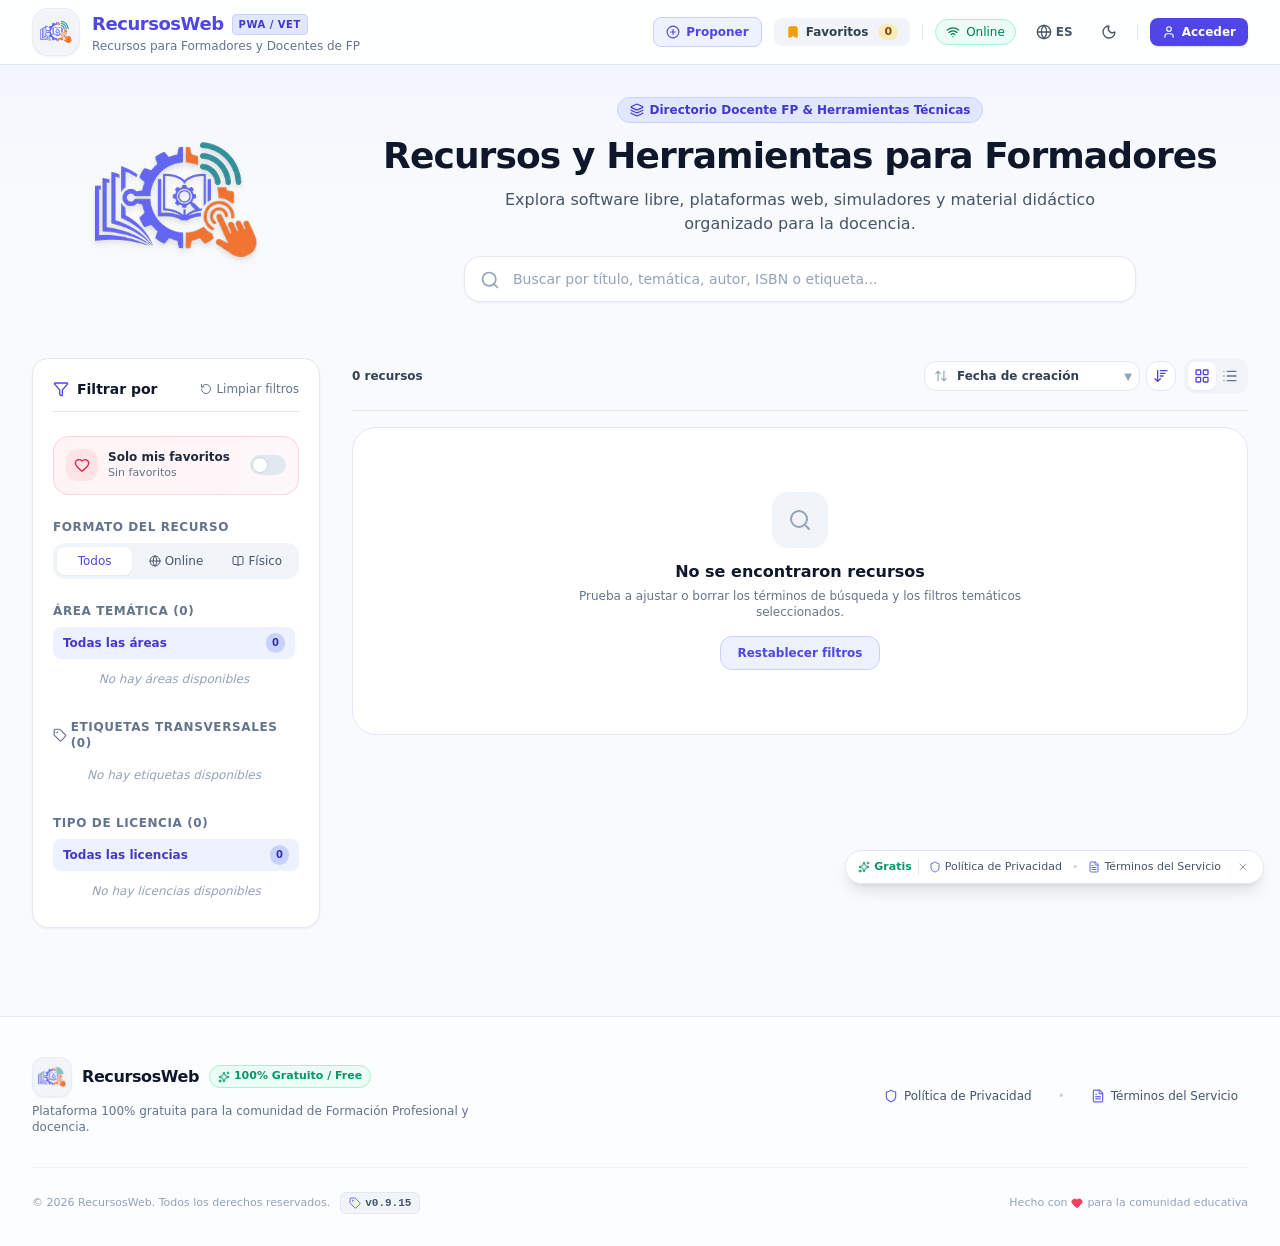
==== commit a7e0e4e1: "deploy: harryangstrom/RecursosWeb@827316f6fe36a22930e62d2f936fc8684a1fd980" ====
--- a/index.html
+++ b/index.html
@@ -10,8 +10,8 @@
     <meta name="theme-color" content="#4f46e5" />
     <meta name="description" content="Recursos para Formadores de FP y Educación de Adultos - Herramientas online y recursos físicos." />
     <title>RecursosWeb | Recursos para Formadores</title>
-    <script type="module" crossorigin src="/assets/index-C-NW6lSA.js"></script>
-    <link rel="stylesheet" crossorigin href="/assets/index-BFKtTA92.css">
+    <script type="module" crossorigin src="/assets/index-BOKD0mx4.js"></script>
+    <link rel="stylesheet" crossorigin href="/assets/index-DjFDvnuE.css">
   <link rel="manifest" href="/manifest.webmanifest"><script id="vite-plugin-pwa:register-sw" src="/registerSW.js"></script></head>
   <body class="bg-slate-50 dark:bg-slate-950 text-slate-900 dark:text-slate-100 antialiased min-h-screen selection:bg-brand-500 selection:text-white">
     <div id="root"></div>
--- a/assets/index-DjFDvnuE.css
+++ b/assets/index-DjFDvnuE.css
@@ -0,0 +1 @@
+*,:before,:after{--tw-border-spacing-x: 0;--tw-border-spacing-y: 0;--tw-translate-x: 0;--tw-translate-y: 0;--tw-rotate: 0;--tw-skew-x: 0;--tw-skew-y: 0;--tw-scale-x: 1;--tw-scale-y: 1;--tw-pan-x: ;--tw-pan-y: ;--tw-pinch-zoom: ;--tw-scroll-snap-strictness: proximity;--tw-gradient-from-position: ;--tw-gradient-via-position: ;--tw-gradient-to-position: ;--tw-ordinal: ;--tw-slashed-zero: ;--tw-numeric-figure: ;--tw-numeric-spacing: ;--tw-numeric-fraction: ;--tw-ring-inset: ;--tw-ring-offset-width: 0px;--tw-ring-offset-color: #fff;--tw-ring-color: rgb(59 130 246 / .5);--tw-ring-offset-shadow: 0 0 #0000;--tw-ring-shadow: 0 0 #0000;--tw-shadow: 0 0 #0000;--tw-shadow-colored: 0 0 #0000;--tw-blur: ;--tw-brightness: ;--tw-contrast: ;--tw-grayscale: ;--tw-hue-rotate: ;--tw-invert: ;--tw-saturate: ;--tw-sepia: ;--tw-drop-shadow: ;--tw-backdrop-blur: ;--tw-backdrop-brightness: ;--tw-backdrop-contrast: ;--tw-backdrop-grayscale: ;--tw-backdrop-hue-rotate: ;--tw-backdrop-invert: ;--tw-backdrop-opacity: ;--tw-backdrop-saturate: ;--tw-backdrop-sepia: ;--tw-contain-size: ;--tw-contain-layout: ;--tw-contain-paint: ;--tw-contain-style: }::backdrop{--tw-border-spacing-x: 0;--tw-border-spacing-y: 0;--tw-translate-x: 0;--tw-translate-y: 0;--tw-rotate: 0;--tw-skew-x: 0;--tw-skew-y: 0;--tw-scale-x: 1;--tw-scale-y: 1;--tw-pan-x: ;--tw-pan-y: ;--tw-pinch-zoom: ;--tw-scroll-snap-strictness: proximity;--tw-gradient-from-position: ;--tw-gradient-via-position: ;--tw-gradient-to-position: ;--tw-ordinal: ;--tw-slashed-zero: ;--tw-numeric-figure: ;--tw-numeric-spacing: ;--tw-numeric-fraction: ;--tw-ring-inset: ;--tw-ring-offset-width: 0px;--tw-ring-offset-color: #fff;--tw-ring-color: rgb(59 130 246 / .5);--tw-ring-offset-shadow: 0 0 #0000;--tw-ring-shadow: 0 0 #0000;--tw-shadow: 0 0 #0000;--tw-shadow-colored: 0 0 #0000;--tw-blur: ;--tw-brightness: ;--tw-contrast: ;--tw-grayscale: ;--tw-hue-rotate: ;--tw-invert: ;--tw-saturate: ;--tw-sepia: ;--tw-drop-shadow: ;--tw-backdrop-blur: ;--tw-backdrop-brightness: ;--tw-backdrop-contrast: ;--tw-backdrop-grayscale: ;--tw-backdrop-hue-rotate: ;--tw-backdrop-invert: ;--tw-backdrop-opacity: ;--tw-backdrop-saturate: ;--tw-backdrop-sepia: ;--tw-contain-size: ;--tw-contain-layout: ;--tw-contain-paint: ;--tw-contain-style: }*,:before,:after{box-sizing:border-box;border-width:0;border-style:solid;border-color:#e5e7eb}:before,:after{--tw-content: ""}html,:host{line-height:1.5;-webkit-text-size-adjust:100%;-moz-tab-size:4;-o-tab-size:4;tab-size:4;font-family:ui-sans-serif,system-ui,sans-serif,"Apple Color Emoji","Segoe UI Emoji",Segoe UI Symbol,"Noto Color Emoji";font-feature-settings:normal;font-variation-settings:normal;-webkit-tap-highlight-color:transparent}body{margin:0;line-height:inherit}hr{height:0;color:inherit;border-top-width:1px}abbr:where([title]){-webkit-text-decoration:underline dotted;text-decoration:underline dotted}h1,h2,h3,h4,h5,h6{font-size:inherit;font-weight:inherit}a{color:inherit;text-decoration:inherit}b,strong{font-weight:bolder}code,kbd,samp,pre{font-family:ui-monospace,SFMono-Regular,Menlo,Monaco,Consolas,Liberation Mono,Courier New,monospace;font-feature-settings:normal;font-variation-settings:normal;font-size:1em}small{font-size:80%}sub,sup{font-size:75%;line-height:0;position:relative;vertical-align:baseline}sub{bottom:-.25em}sup{top:-.5em}table{text-indent:0;border-color:inherit;border-collapse:collapse}button,input,optgroup,select,textarea{font-family:inherit;font-feature-settings:inherit;font-variation-settings:inherit;font-size:100%;font-weight:inherit;line-height:inherit;letter-spacing:inherit;color:inherit;margin:0;padding:0}button,select{text-transform:none}button,input:where([type=button]),input:where([type=reset]),input:where([type=submit]){-webkit-appearance:button;background-color:transparent;background-image:none}:-moz-focusring{outline:auto}:-moz-ui-invalid{box-shadow:none}progress{vertical-align:baseline}::-webkit-inner-spin-button,::-webkit-outer-spin-button{height:auto}[type=search]{-webkit-appearance:textfield;outline-offset:-2px}::-webkit-search-decoration{-webkit-appearance:none}::-webkit-file-upload-button{-webkit-appearance:button;font:inherit}summary{display:list-item}blockquote,dl,dd,h1,h2,h3,h4,h5,h6,hr,figure,p,pre{margin:0}fieldset{margin:0;padding:0}legend{padding:0}ol,ul,menu{list-style:none;margin:0;padding:0}dialog{padding:0}textarea{resize:vertical}input::-moz-placeholder,textarea::-moz-placeholder{opacity:1;color:#9ca3af}input::placeholder,textarea::placeholder{opacity:1;color:#9ca3af}button,[role=button]{cursor:pointer}:disabled{cursor:default}img,svg,video,canvas,audio,iframe,embed,object{display:block;vertical-align:middle}img,video{max-width:100%;height:auto}[hidden]:where(:not([hidden=until-found])){display:none}:root{--background: 210 40% 98%;--foreground: 222 47% 11%}.dark{--background: 222 47% 6%;--foreground: 210 40% 98%}body{min-height:100vh;--tw-bg-opacity: 1;background-color:rgb(248 250 252 / var(--tw-bg-opacity, 1));--tw-text-opacity: 1;color:rgb(15 23 42 / var(--tw-text-opacity, 1));-webkit-font-smoothing:antialiased;-moz-osx-font-smoothing:grayscale}body:is(.dark *){--tw-bg-opacity: 1;background-color:rgb(2 6 23 / var(--tw-bg-opacity, 1));--tw-text-opacity: 1;color:rgb(241 245 249 / var(--tw-text-opacity, 1))}body{font-feature-settings:"rlig" 1,"calt" 1}.sr-only{position:absolute;width:1px;height:1px;padding:0;margin:-1px;overflow:hidden;clip:rect(0,0,0,0);white-space:nowrap;border-width:0}.pointer-events-none{pointer-events:none}.visible{visibility:visible}.fixed{position:fixed}.absolute{position:absolute}.relative{position:relative}.sticky{position:sticky}.inset-0{top:0;right:0;bottom:0;left:0}.-right-0\.5{right:-.125rem}.-right-2\.5{right:-.625rem}.-top-0\.5{top:-.125rem}.-top-1\.5{top:-.375rem}.bottom-0{bottom:0}.bottom-20{bottom:5rem}.bottom-6{bottom:1.5rem}.left-0{left:0}.left-2\.5{left:.625rem}.left-3{left:.75rem}.left-3\.5{left:.875rem}.left-4{left:1rem}.right-0{right:0}.right-2{right:.5rem}.right-2\.5{right:.625rem}.right-3{right:.75rem}.right-3\.5{right:.875rem}.right-4{right:1rem}.right-5{right:1.25rem}.right-6{right:1.5rem}.top-0{top:0}.top-1\/2{top:50%}.top-2\.5{top:.625rem}.top-20{top:5rem}.top-3{top:.75rem}.top-3\.5{top:.875rem}.top-4{top:1rem}.top-5{top:1.25rem}.z-10{z-index:10}.z-20{z-index:20}.z-30{z-index:30}.z-40{z-index:40}.z-50{z-index:50}.z-\[60\]{z-index:60}.z-\[70\]{z-index:70}.z-\[80\]{z-index:80}.col-span-1{grid-column:span 1 / span 1}.col-span-2{grid-column:span 2 / span 2}.mx-auto{margin-left:auto;margin-right:auto}.my-5{margin-top:1.25rem;margin-bottom:1.25rem}.my-auto{margin-top:auto;margin-bottom:auto}.mb-0\.5{margin-bottom:.125rem}.mb-1{margin-bottom:.25rem}.mb-1\.5{margin-bottom:.375rem}.mb-2{margin-bottom:.5rem}.mb-2\.5{margin-bottom:.625rem}.mb-3{margin-bottom:.75rem}.mb-4{margin-bottom:1rem}.ml-0\.5{margin-left:.125rem}.ml-1{margin-left:.25rem}.ml-2{margin-left:.5rem}.ml-auto{margin-left:auto}.mr-1{margin-right:.25rem}.mt-0\.5{margin-top:.125rem}.mt-1{margin-top:.25rem}.mt-1\.5{margin-top:.375rem}.mt-16{margin-top:4rem}.mt-2{margin-top:.5rem}.mt-3{margin-top:.75rem}.mt-4{margin-top:1rem}.mt-5{margin-top:1.25rem}.mt-6{margin-top:1.5rem}.mt-8{margin-top:2rem}.line-clamp-1{overflow:hidden;display:-webkit-box;-webkit-box-orient:vertical;-webkit-line-clamp:1}.line-clamp-2{overflow:hidden;display:-webkit-box;-webkit-box-orient:vertical;-webkit-line-clamp:2}.line-clamp-3{overflow:hidden;display:-webkit-box;-webkit-box-orient:vertical;-webkit-line-clamp:3}.block{display:block}.inline-block{display:inline-block}.inline{display:inline}.flex{display:flex}.inline-flex{display:inline-flex}.table{display:table}.grid{display:grid}.contents{display:contents}.hidden{display:none}.h-0\.5{height:.125rem}.h-1\.5{height:.375rem}.h-10{height:2.5rem}.h-12{height:3rem}.h-14{height:3.5rem}.h-16{height:4rem}.h-2{height:.5rem}.h-2\.5{height:.625rem}.h-3{height:.75rem}.h-3\.5{height:.875rem}.h-4{height:1rem}.h-44{height:11rem}.h-5{height:1.25rem}.h-52{height:13rem}.h-6{height:1.5rem}.h-7{height:1.75rem}.h-8{height:2rem}.h-9{height:2.25rem}.h-\[90vh\]{height:90vh}.h-full{height:100%}.max-h-24{max-height:6rem}.max-h-32{max-height:8rem}.max-h-48{max-height:12rem}.max-h-56{max-height:14rem}.max-h-72{max-height:18rem}.max-h-\[460px\]{max-height:460px}.max-h-\[480px\]{max-height:480px}.max-h-\[500px\]{max-height:500px}.max-h-\[85vh\]{max-height:85vh}.max-h-\[90vh\]{max-height:90vh}.max-h-\[92vh\]{max-height:92vh}.max-h-\[calc\(100dvh-6rem\)\]{max-height:calc(100dvh - 6rem)}.min-h-screen{min-height:100vh}.w-1\.5{width:.375rem}.w-10{width:2.5rem}.w-12{width:3rem}.w-14{width:3.5rem}.w-16{width:4rem}.w-2\.5{width:.625rem}.w-3{width:.75rem}.w-3\.5{width:.875rem}.w-4{width:1rem}.w-44{width:11rem}.w-5{width:1.25rem}.w-52{width:13rem}.w-6{width:1.5rem}.w-64{width:16rem}.w-7{width:1.75rem}.w-72{width:18rem}.w-8{width:2rem}.w-9{width:2.25rem}.w-full{width:100%}.w-px{width:1px}.min-w-0{min-width:0px}.min-w-4{min-width:1rem}.max-w-2xl{max-width:42rem}.max-w-3xl{max-width:48rem}.max-w-4xl{max-width:56rem}.max-w-5xl{max-width:64rem}.max-w-7xl{max-width:80rem}.max-w-\[110px\]{max-width:110px}.max-w-lg{max-width:32rem}.max-w-md{max-width:28rem}.max-w-sm{max-width:24rem}.max-w-xl{max-width:36rem}.max-w-xs{max-width:20rem}.flex-1{flex:1 1 0%}.flex-shrink-0,.shrink-0{flex-shrink:0}.-translate-y-1\/2{--tw-translate-y: -50%;transform:translate(var(--tw-translate-x),var(--tw-translate-y)) rotate(var(--tw-rotate)) skew(var(--tw-skew-x)) skewY(var(--tw-skew-y)) scaleX(var(--tw-scale-x)) scaleY(var(--tw-scale-y))}.scale-110{--tw-scale-x: 1.1;--tw-scale-y: 1.1;transform:translate(var(--tw-translate-x),var(--tw-translate-y)) rotate(var(--tw-rotate)) skew(var(--tw-skew-x)) skewY(var(--tw-skew-y)) scaleX(var(--tw-scale-x)) scaleY(var(--tw-scale-y))}.transform{transform:translate(var(--tw-translate-x),var(--tw-translate-y)) rotate(var(--tw-rotate)) skew(var(--tw-skew-x)) skewY(var(--tw-skew-y)) scaleX(var(--tw-scale-x)) scaleY(var(--tw-scale-y))}@keyframes bounce{0%,to{transform:translateY(-25%);animation-timing-function:cubic-bezier(.8,0,1,1)}50%{transform:none;animation-timing-function:cubic-bezier(0,0,.2,1)}}.animate-bounce{animation:bounce 1s infinite}@keyframes pulse{50%{opacity:.5}}.animate-pulse{animation:pulse 2s cubic-bezier(.4,0,.6,1) infinite}@keyframes spin{to{transform:rotate(360deg)}}.animate-spin{animation:spin 1s linear infinite}.cursor-grab{cursor:grab}.cursor-pointer{cursor:pointer}.select-none{-webkit-user-select:none;-moz-user-select:none;user-select:none}.resize-none{resize:none}.list-inside{list-style-position:inside}.list-decimal{list-style-type:decimal}.list-disc{list-style-type:disc}.appearance-none{-webkit-appearance:none;-moz-appearance:none;appearance:none}.grid-cols-1{grid-template-columns:repeat(1,minmax(0,1fr))}.grid-cols-2{grid-template-columns:repeat(2,minmax(0,1fr))}.grid-cols-3{grid-template-columns:repeat(3,minmax(0,1fr))}.grid-cols-9{grid-template-columns:repeat(9,minmax(0,1fr))}.flex-col{flex-direction:column}.flex-wrap{flex-wrap:wrap}.items-start{align-items:flex-start}.items-center{align-items:center}.items-stretch{align-items:stretch}.justify-end{justify-content:flex-end}.justify-center{justify-content:center}.justify-between{justify-content:space-between}.justify-around{justify-content:space-around}.gap-0\.5{gap:.125rem}.gap-1{gap:.25rem}.gap-1\.5{gap:.375rem}.gap-2{gap:.5rem}.gap-2\.5{gap:.625rem}.gap-3{gap:.75rem}.gap-3\.5{gap:.875rem}.gap-4{gap:1rem}.gap-5{gap:1.25rem}.gap-6{gap:1.5rem}.gap-8{gap:2rem}.space-y-0\.5>:not([hidden])~:not([hidden]){--tw-space-y-reverse: 0;margin-top:calc(.125rem * calc(1 - var(--tw-space-y-reverse)));margin-bottom:calc(.125rem * var(--tw-space-y-reverse))}.space-y-1>:not([hidden])~:not([hidden]){--tw-space-y-reverse: 0;margin-top:calc(.25rem * calc(1 - var(--tw-space-y-reverse)));margin-bottom:calc(.25rem * var(--tw-space-y-reverse))}.space-y-1\.5>:not([hidden])~:not([hidden]){--tw-space-y-reverse: 0;margin-top:calc(.375rem * calc(1 - var(--tw-space-y-reverse)));margin-bottom:calc(.375rem * var(--tw-space-y-reverse))}.space-y-2>:not([hidden])~:not([hidden]){--tw-space-y-reverse: 0;margin-top:calc(.5rem * calc(1 - var(--tw-space-y-reverse)));margin-bottom:calc(.5rem * var(--tw-space-y-reverse))}.space-y-3>:not([hidden])~:not([hidden]){--tw-space-y-reverse: 0;margin-top:calc(.75rem * calc(1 - var(--tw-space-y-reverse)));margin-bottom:calc(.75rem * var(--tw-space-y-reverse))}.space-y-3\.5>:not([hidden])~:not([hidden]){--tw-space-y-reverse: 0;margin-top:calc(.875rem * calc(1 - var(--tw-space-y-reverse)));margin-bottom:calc(.875rem * var(--tw-space-y-reverse))}.space-y-4>:not([hidden])~:not([hidden]){--tw-space-y-reverse: 0;margin-top:calc(1rem * calc(1 - var(--tw-space-y-reverse)));margin-bottom:calc(1rem * var(--tw-space-y-reverse))}.space-y-5>:not([hidden])~:not([hidden]){--tw-space-y-reverse: 0;margin-top:calc(1.25rem * calc(1 - var(--tw-space-y-reverse)));margin-bottom:calc(1.25rem * var(--tw-space-y-reverse))}.space-y-6>:not([hidden])~:not([hidden]){--tw-space-y-reverse: 0;margin-top:calc(1.5rem * calc(1 - var(--tw-space-y-reverse)));margin-bottom:calc(1.5rem * var(--tw-space-y-reverse))}.divide-y>:not([hidden])~:not([hidden]){--tw-divide-y-reverse: 0;border-top-width:calc(1px * calc(1 - var(--tw-divide-y-reverse)));border-bottom-width:calc(1px * var(--tw-divide-y-reverse))}.divide-slate-100>:not([hidden])~:not([hidden]){--tw-divide-opacity: 1;border-color:rgb(241 245 249 / var(--tw-divide-opacity, 1))}.self-start{align-self:flex-start}.self-end{align-self:flex-end}.self-center{align-self:center}.overflow-hidden{overflow:hidden}.overflow-x-auto{overflow-x:auto}.overflow-y-auto{overflow-y:auto}.overscroll-contain{overscroll-behavior:contain}.truncate{overflow:hidden;text-overflow:ellipsis;white-space:nowrap}.whitespace-nowrap{white-space:nowrap}.whitespace-pre-line{white-space:pre-line}.rounded{border-radius:.25rem}.rounded-2xl{border-radius:1rem}.rounded-3xl{border-radius:1.5rem}.rounded-full{border-radius:9999px}.rounded-lg{border-radius:.5rem}.rounded-md{border-radius:.375rem}.rounded-xl{border-radius:.75rem}.border{border-width:1px}.border-0{border-width:0px}.border-2{border-width:2px}.border-b{border-bottom-width:1px}.border-r{border-right-width:1px}.border-t{border-top-width:1px}.border-dashed{border-style:dashed}.border-amber-200{--tw-border-opacity: 1;border-color:rgb(253 230 138 / var(--tw-border-opacity, 1))}.border-amber-200\/50{border-color:#fde68a80}.border-amber-200\/60{border-color:#fde68a99}.border-amber-200\/70{border-color:#fde68ab3}.border-amber-200\/80{border-color:#fde68acc}.border-amber-300{--tw-border-opacity: 1;border-color:rgb(252 211 77 / var(--tw-border-opacity, 1))}.border-amber-300\/40{border-color:#fcd34d66}.border-amber-500{--tw-border-opacity: 1;border-color:rgb(245 158 11 / var(--tw-border-opacity, 1))}.border-blue-200{--tw-border-opacity: 1;border-color:rgb(191 219 254 / var(--tw-border-opacity, 1))}.border-blue-200\/60{border-color:#bfdbfe99}.border-brand-100{--tw-border-opacity: 1;border-color:rgb(224 231 255 / var(--tw-border-opacity, 1))}.border-brand-200{--tw-border-opacity: 1;border-color:rgb(199 210 254 / var(--tw-border-opacity, 1))}.border-brand-200\/70{border-color:#c7d2feb3}.border-brand-200\/80{border-color:#c7d2fecc}.border-brand-300{--tw-border-opacity: 1;border-color:rgb(165 180 252 / var(--tw-border-opacity, 1))}.border-brand-400\/40{border-color:#818cf866}.border-brand-500{--tw-border-opacity: 1;border-color:rgb(99 102 241 / var(--tw-border-opacity, 1))}.border-emerald-200{--tw-border-opacity: 1;border-color:rgb(167 243 208 / var(--tw-border-opacity, 1))}.border-emerald-200\/60{border-color:#a7f3d099}.border-emerald-500{--tw-border-opacity: 1;border-color:rgb(16 185 129 / var(--tw-border-opacity, 1))}.border-indigo-200{--tw-border-opacity: 1;border-color:rgb(199 210 254 / var(--tw-border-opacity, 1))}.border-indigo-200\/50{border-color:#c7d2fe80}.border-indigo-200\/60{border-color:#c7d2fe99}.border-indigo-200\/70{border-color:#c7d2feb3}.border-indigo-300{--tw-border-opacity: 1;border-color:rgb(165 180 252 / var(--tw-border-opacity, 1))}.border-indigo-500{--tw-border-opacity: 1;border-color:rgb(99 102 241 / var(--tw-border-opacity, 1))}.border-purple-200{--tw-border-opacity: 1;border-color:rgb(233 213 255 / var(--tw-border-opacity, 1))}.border-purple-200\/60{border-color:#e9d5ff99}.border-purple-300{--tw-border-opacity: 1;border-color:rgb(216 180 254 / var(--tw-border-opacity, 1))}.border-rose-200{--tw-border-opacity: 1;border-color:rgb(254 205 211 / var(--tw-border-opacity, 1))}.border-rose-200\/80{border-color:#fecdd3cc}.border-slate-100{--tw-border-opacity: 1;border-color:rgb(241 245 249 / var(--tw-border-opacity, 1))}.border-slate-200{--tw-border-opacity: 1;border-color:rgb(226 232 240 / var(--tw-border-opacity, 1))}.border-slate-200\/60{border-color:#e2e8f099}.border-slate-200\/80{border-color:#e2e8f0cc}.border-slate-300{--tw-border-opacity: 1;border-color:rgb(203 213 225 / var(--tw-border-opacity, 1))}.border-slate-700{--tw-border-opacity: 1;border-color:rgb(51 65 85 / var(--tw-border-opacity, 1))}.border-slate-700\/60{border-color:#33415599}.border-slate-700\/80{border-color:#334155cc}.border-slate-800{--tw-border-opacity: 1;border-color:rgb(30 41 59 / var(--tw-border-opacity, 1))}.border-slate-800\/80{border-color:#1e293bcc}.border-transparent{border-color:transparent}.border-white\/30{border-color:#ffffff4d}.border-t-transparent{border-top-color:transparent}.border-t-white{--tw-border-opacity: 1;border-top-color:rgb(255 255 255 / var(--tw-border-opacity, 1))}.bg-\[\#0f172a\]{--tw-bg-opacity: 1;background-color:rgb(15 23 42 / var(--tw-bg-opacity, 1))}.bg-amber-100{--tw-bg-opacity: 1;background-color:rgb(254 243 199 / var(--tw-bg-opacity, 1))}.bg-amber-200\/60{background-color:#fde68a99}.bg-amber-50{--tw-bg-opacity: 1;background-color:rgb(255 251 235 / var(--tw-bg-opacity, 1))}.bg-amber-50\/30{background-color:#fffbeb4d}.bg-amber-50\/50{background-color:#fffbeb80}.bg-amber-50\/60{background-color:#fffbeb99}.bg-amber-50\/70{background-color:#fffbebb3}.bg-amber-500{--tw-bg-opacity: 1;background-color:rgb(245 158 11 / var(--tw-bg-opacity, 1))}.bg-amber-500\/10{background-color:#f59e0b1a}.bg-amber-600{--tw-bg-opacity: 1;background-color:rgb(217 119 6 / var(--tw-bg-opacity, 1))}.bg-blue-100{--tw-bg-opacity: 1;background-color:rgb(219 234 254 / var(--tw-bg-opacity, 1))}.bg-blue-50{--tw-bg-opacity: 1;background-color:rgb(239 246 255 / var(--tw-bg-opacity, 1))}.bg-blue-50\/60{background-color:#eff6ff99}.bg-blue-500{--tw-bg-opacity: 1;background-color:rgb(59 130 246 / var(--tw-bg-opacity, 1))}.bg-brand-100{--tw-bg-opacity: 1;background-color:rgb(224 231 255 / var(--tw-bg-opacity, 1))}.bg-brand-200{--tw-bg-opacity: 1;background-color:rgb(199 210 254 / var(--tw-bg-opacity, 1))}.bg-brand-50{--tw-bg-opacity: 1;background-color:rgb(238 242 255 / var(--tw-bg-opacity, 1))}.bg-brand-50\/50{background-color:#eef2ff80}.bg-brand-50\/70{background-color:#eef2ffb3}.bg-brand-600{--tw-bg-opacity: 1;background-color:rgb(79 70 229 / var(--tw-bg-opacity, 1))}.bg-emerald-100{--tw-bg-opacity: 1;background-color:rgb(209 250 229 / var(--tw-bg-opacity, 1))}.bg-emerald-50{--tw-bg-opacity: 1;background-color:rgb(236 253 245 / var(--tw-bg-opacity, 1))}.bg-emerald-50\/30{background-color:#ecfdf54d}.bg-emerald-50\/60{background-color:#ecfdf599}.bg-emerald-500{--tw-bg-opacity: 1;background-color:rgb(16 185 129 / var(--tw-bg-opacity, 1))}.bg-emerald-600{--tw-bg-opacity: 1;background-color:rgb(5 150 105 / var(--tw-bg-opacity, 1))}.bg-indigo-100{--tw-bg-opacity: 1;background-color:rgb(224 231 255 / var(--tw-bg-opacity, 1))}.bg-indigo-50{--tw-bg-opacity: 1;background-color:rgb(238 242 255 / var(--tw-bg-opacity, 1))}.bg-indigo-50\/40{background-color:#eef2ff66}.bg-indigo-50\/50{background-color:#eef2ff80}.bg-indigo-50\/60{background-color:#eef2ff99}.bg-indigo-50\/70{background-color:#eef2ffb3}.bg-indigo-600{--tw-bg-opacity: 1;background-color:rgb(79 70 229 / var(--tw-bg-opacity, 1))}.bg-indigo-700{--tw-bg-opacity: 1;background-color:rgb(67 56 202 / var(--tw-bg-opacity, 1))}.bg-purple-100{--tw-bg-opacity: 1;background-color:rgb(243 232 255 / var(--tw-bg-opacity, 1))}.bg-purple-50{--tw-bg-opacity: 1;background-color:rgb(250 245 255 / var(--tw-bg-opacity, 1))}.bg-purple-500{--tw-bg-opacity: 1;background-color:rgb(168 85 247 / var(--tw-bg-opacity, 1))}.bg-purple-600{--tw-bg-opacity: 1;background-color:rgb(147 51 234 / var(--tw-bg-opacity, 1))}.bg-rose-100{--tw-bg-opacity: 1;background-color:rgb(255 228 230 / var(--tw-bg-opacity, 1))}.bg-rose-50{--tw-bg-opacity: 1;background-color:rgb(255 241 242 / var(--tw-bg-opacity, 1))}.bg-rose-50\/50{background-color:#fff1f280}.bg-rose-500{--tw-bg-opacity: 1;background-color:rgb(244 63 94 / var(--tw-bg-opacity, 1))}.bg-rose-600{--tw-bg-opacity: 1;background-color:rgb(225 29 72 / var(--tw-bg-opacity, 1))}.bg-slate-100{--tw-bg-opacity: 1;background-color:rgb(241 245 249 / var(--tw-bg-opacity, 1))}.bg-slate-200{--tw-bg-opacity: 1;background-color:rgb(226 232 240 / var(--tw-bg-opacity, 1))}.bg-slate-50{--tw-bg-opacity: 1;background-color:rgb(248 250 252 / var(--tw-bg-opacity, 1))}.bg-slate-50\/50{background-color:#f8fafc80}.bg-slate-50\/60{background-color:#f8fafc99}.bg-slate-50\/70{background-color:#f8fafcb3}.bg-slate-50\/80{background-color:#f8fafccc}.bg-slate-800{--tw-bg-opacity: 1;background-color:rgb(30 41 59 / var(--tw-bg-opacity, 1))}.bg-slate-800\/90{background-color:#1e293be6}.bg-slate-900{--tw-bg-opacity: 1;background-color:rgb(15 23 42 / var(--tw-bg-opacity, 1))}.bg-slate-900\/70{background-color:#0f172ab3}.bg-slate-900\/80{background-color:#0f172acc}.bg-slate-900\/95{background-color:#0f172af2}.bg-slate-950{--tw-bg-opacity: 1;background-color:rgb(2 6 23 / var(--tw-bg-opacity, 1))}.bg-slate-950\/60{background-color:#02061799}.bg-slate-950\/70{background-color:#020617b3}.bg-slate-950\/75{background-color:#020617bf}.bg-slate-950\/80{background-color:#020617cc}.bg-white{--tw-bg-opacity: 1;background-color:rgb(255 255 255 / var(--tw-bg-opacity, 1))}.bg-white\/20{background-color:#fff3}.bg-white\/50{background-color:#ffffff80}.bg-white\/85{background-color:#ffffffd9}.bg-white\/90{background-color:#ffffffe6}.bg-white\/95{background-color:#fffffff2}.bg-gradient-to-b{background-image:linear-gradient(to bottom,var(--tw-gradient-stops))}.bg-gradient-to-br{background-image:linear-gradient(to bottom right,var(--tw-gradient-stops))}.bg-gradient-to-r{background-image:linear-gradient(to right,var(--tw-gradient-stops))}.bg-gradient-to-tr{background-image:linear-gradient(to top right,var(--tw-gradient-stops))}.from-amber-400{--tw-gradient-from: #fbbf24 var(--tw-gradient-from-position);--tw-gradient-to: rgb(251 191 36 / 0) var(--tw-gradient-to-position);--tw-gradient-stops: var(--tw-gradient-from), var(--tw-gradient-to)}.from-amber-500{--tw-gradient-from: #f59e0b var(--tw-gradient-from-position);--tw-gradient-to: rgb(245 158 11 / 0) var(--tw-gradient-to-position);--tw-gradient-stops: var(--tw-gradient-from), var(--tw-gradient-to)}.from-blue-500{--tw-gradient-from: #3b82f6 var(--tw-gradient-from-position);--tw-gradient-to: rgb(59 130 246 / 0) var(--tw-gradient-to-position);--tw-gradient-stops: var(--tw-gradient-from), var(--tw-gradient-to)}.from-blue-600{--tw-gradient-from: #2563eb var(--tw-gradient-from-position);--tw-gradient-to: rgb(37 99 235 / 0) var(--tw-gradient-to-position);--tw-gradient-stops: var(--tw-gradient-from), var(--tw-gradient-to)}.from-brand-50{--tw-gradient-from: #eef2ff var(--tw-gradient-from-position);--tw-gradient-to: rgb(238 242 255 / 0) var(--tw-gradient-to-position);--tw-gradient-stops: var(--tw-gradient-from), var(--tw-gradient-to)}.from-brand-50\/50{--tw-gradient-from: rgb(238 242 255 / .5) var(--tw-gradient-from-position);--tw-gradient-to: rgb(238 242 255 / 0) var(--tw-gradient-to-position);--tw-gradient-stops: var(--tw-gradient-from), var(--tw-gradient-to)}.from-brand-50\/80{--tw-gradient-from: rgb(238 242 255 / .8) var(--tw-gradient-from-position);--tw-gradient-to: rgb(238 242 255 / 0) var(--tw-gradient-to-position);--tw-gradient-stops: var(--tw-gradient-from), var(--tw-gradient-to)}.from-brand-500{--tw-gradient-from: #6366f1 var(--tw-gradient-from-position);--tw-gradient-to: rgb(99 102 241 / 0) var(--tw-gradient-to-position);--tw-gradient-stops: var(--tw-gradient-from), var(--tw-gradient-to)}.from-brand-600{--tw-gradient-from: #4f46e5 var(--tw-gradient-from-position);--tw-gradient-to: rgb(79 70 229 / 0) var(--tw-gradient-to-position);--tw-gradient-stops: var(--tw-gradient-from), var(--tw-gradient-to)}.from-cyan-500{--tw-gradient-from: #06b6d4 var(--tw-gradient-from-position);--tw-gradient-to: rgb(6 182 212 / 0) var(--tw-gradient-to-position);--tw-gradient-stops: var(--tw-gradient-from), var(--tw-gradient-to)}.from-cyan-600{--tw-gradient-from: #0891b2 var(--tw-gradient-from-position);--tw-gradient-to: rgb(8 145 178 / 0) var(--tw-gradient-to-position);--tw-gradient-stops: var(--tw-gradient-from), var(--tw-gradient-to)}.from-emerald-500{--tw-gradient-from: #10b981 var(--tw-gradient-from-position);--tw-gradient-to: rgb(16 185 129 / 0) var(--tw-gradient-to-position);--tw-gradient-stops: var(--tw-gradient-from), var(--tw-gradient-to)}.from-fuchsia-500{--tw-gradient-from: #d946ef var(--tw-gradient-from-position);--tw-gradient-to: rgb(217 70 239 / 0) var(--tw-gradient-to-position);--tw-gradient-stops: var(--tw-gradient-from), var(--tw-gradient-to)}.from-green-500{--tw-gradient-from: #22c55e var(--tw-gradient-from-position);--tw-gradient-to: rgb(34 197 94 / 0) var(--tw-gradient-to-position);--tw-gradient-stops: var(--tw-gradient-from), var(--tw-gradient-to)}.from-indigo-50{--tw-gradient-from: #eef2ff var(--tw-gradient-from-position);--tw-gradient-to: rgb(238 242 255 / 0) var(--tw-gradient-to-position);--tw-gradient-stops: var(--tw-gradient-from), var(--tw-gradient-to)}.from-indigo-500{--tw-gradient-from: #6366f1 var(--tw-gradient-from-position);--tw-gradient-to: rgb(99 102 241 / 0) var(--tw-gradient-to-position);--tw-gradient-stops: var(--tw-gradient-from), var(--tw-gradient-to)}.from-indigo-500\/10{--tw-gradient-from: rgb(99 102 241 / .1) var(--tw-gradient-from-position);--tw-gradient-to: rgb(99 102 241 / 0) var(--tw-gradient-to-position);--tw-gradient-stops: var(--tw-gradient-from), var(--tw-gradient-to)}.from-indigo-600{--tw-gradient-from: #4f46e5 var(--tw-gradient-from-position);--tw-gradient-to: rgb(79 70 229 / 0) var(--tw-gradient-to-position);--tw-gradient-stops: var(--tw-gradient-from), var(--tw-gradient-to)}.from-orange-500{--tw-gradient-from: #f97316 var(--tw-gradient-from-position);--tw-gradient-to: rgb(249 115 22 / 0) var(--tw-gradient-to-position);--tw-gradient-stops: var(--tw-gradient-from), var(--tw-gradient-to)}.from-pink-500{--tw-gradient-from: #ec4899 var(--tw-gradient-from-position);--tw-gradient-to: rgb(236 72 153 / 0) var(--tw-gradient-to-position);--tw-gradient-stops: var(--tw-gradient-from), var(--tw-gradient-to)}.from-purple-500{--tw-gradient-from: #a855f7 var(--tw-gradient-from-position);--tw-gradient-to: rgb(168 85 247 / 0) var(--tw-gradient-to-position);--tw-gradient-stops: var(--tw-gradient-from), var(--tw-gradient-to)}.from-red-500{--tw-gradient-from: #ef4444 var(--tw-gradient-from-position);--tw-gradient-to: rgb(239 68 68 / 0) var(--tw-gradient-to-position);--tw-gradient-stops: var(--tw-gradient-from), var(--tw-gradient-to)}.from-rose-50\/80{--tw-gradient-from: rgb(255 241 242 / .8) var(--tw-gradient-from-position);--tw-gradient-to: rgb(255 241 242 / 0) var(--tw-gradient-to-position);--tw-gradient-stops: var(--tw-gradient-from), var(--tw-gradient-to)}.from-rose-500{--tw-gradient-from: #f43f5e var(--tw-gradient-from-position);--tw-gradient-to: rgb(244 63 94 / 0) var(--tw-gradient-to-position);--tw-gradient-stops: var(--tw-gradient-from), var(--tw-gradient-to)}.from-sky-500{--tw-gradient-from: #0ea5e9 var(--tw-gradient-from-position);--tw-gradient-to: rgb(14 165 233 / 0) var(--tw-gradient-to-position);--tw-gradient-stops: var(--tw-gradient-from), var(--tw-gradient-to)}.from-slate-500{--tw-gradient-from: #64748b var(--tw-gradient-from-position);--tw-gradient-to: rgb(100 116 139 / 0) var(--tw-gradient-to-position);--tw-gradient-stops: var(--tw-gradient-from), var(--tw-gradient-to)}.from-slate-600{--tw-gradient-from: #475569 var(--tw-gradient-from-position);--tw-gradient-to: rgb(71 85 105 / 0) var(--tw-gradient-to-position);--tw-gradient-stops: var(--tw-gradient-from), var(--tw-gradient-to)}.from-teal-500{--tw-gradient-from: #14b8a6 var(--tw-gradient-from-position);--tw-gradient-to: rgb(20 184 166 / 0) var(--tw-gradient-to-position);--tw-gradient-stops: var(--tw-gradient-from), var(--tw-gradient-to)}.from-teal-600{--tw-gradient-from: #0d9488 var(--tw-gradient-from-position);--tw-gradient-to: rgb(13 148 136 / 0) var(--tw-gradient-to-position);--tw-gradient-stops: var(--tw-gradient-from), var(--tw-gradient-to)}.from-violet-500{--tw-gradient-from: #8b5cf6 var(--tw-gradient-from-position);--tw-gradient-to: rgb(139 92 246 / 0) var(--tw-gradient-to-position);--tw-gradient-stops: var(--tw-gradient-from), var(--tw-gradient-to)}.from-yellow-500{--tw-gradient-from: #eab308 var(--tw-gradient-from-position);--tw-gradient-to: rgb(234 179 8 / 0) var(--tw-gradient-to-position);--tw-gradient-stops: var(--tw-gradient-from), var(--tw-gradient-to)}.via-indigo-600{--tw-gradient-to: rgb(79 70 229 / 0) var(--tw-gradient-to-position);--tw-gradient-stops: var(--tw-gradient-from), #4f46e5 var(--tw-gradient-via-position), var(--tw-gradient-to)}.via-purple-50{--tw-gradient-to: rgb(250 245 255 / 0) var(--tw-gradient-to-position);--tw-gradient-stops: var(--tw-gradient-from), #faf5ff var(--tw-gradient-via-position), var(--tw-gradient-to)}.via-transparent{--tw-gradient-to: rgb(0 0 0 / 0) var(--tw-gradient-to-position);--tw-gradient-stops: var(--tw-gradient-from), transparent var(--tw-gradient-via-position), var(--tw-gradient-to)}.via-white{--tw-gradient-to: rgb(255 255 255 / 0) var(--tw-gradient-to-position);--tw-gradient-stops: var(--tw-gradient-from), #fff var(--tw-gradient-via-position), var(--tw-gradient-to)}.to-amber-500{--tw-gradient-to: #f59e0b var(--tw-gradient-to-position)}.to-amber-600{--tw-gradient-to: #d97706 var(--tw-gradient-to-position)}.to-blue-600{--tw-gradient-to: #2563eb var(--tw-gradient-to-position)}.to-blue-700{--tw-gradient-to: #1d4ed8 var(--tw-gradient-to-position)}.to-cyan-600{--tw-gradient-to: #0891b2 var(--tw-gradient-to-position)}.to-cyan-700{--tw-gradient-to: #0e7490 var(--tw-gradient-to-position)}.to-emerald-600{--tw-gradient-to: #059669 var(--tw-gradient-to-position)}.to-gray-700{--tw-gradient-to: #374151 var(--tw-gradient-to-position)}.to-green-600{--tw-gradient-to: #16a34a var(--tw-gradient-to-position)}.to-indigo-50\/50{--tw-gradient-to: rgb(238 242 255 / .5) var(--tw-gradient-to-position)}.to-indigo-50\/60{--tw-gradient-to: rgb(238 242 255 / .6) var(--tw-gradient-to-position)}.to-indigo-50\/70{--tw-gradient-to: rgb(238 242 255 / .7) var(--tw-gradient-to-position)}.to-indigo-600{--tw-gradient-to: #4f46e5 var(--tw-gradient-to-position)}.to-orange-600{--tw-gradient-to: #ea580c var(--tw-gradient-to-position)}.to-pink-50{--tw-gradient-to: #fdf2f8 var(--tw-gradient-to-position)}.to-pink-50\/60{--tw-gradient-to: rgb(253 242 248 / .6) var(--tw-gradient-to-position)}.to-pink-600{--tw-gradient-to: #db2777 var(--tw-gradient-to-position)}.to-purple-50{--tw-gradient-to: #faf5ff var(--tw-gradient-to-position)}.to-purple-500\/10{--tw-gradient-to: rgb(168 85 247 / .1) var(--tw-gradient-to-position)}.to-purple-600{--tw-gradient-to: #9333ea var(--tw-gradient-to-position)}.to-red-600{--tw-gradient-to: #dc2626 var(--tw-gradient-to-position)}.to-rose-500{--tw-gradient-to: #f43f5e var(--tw-gradient-to-position)}.to-rose-600{--tw-gradient-to: #e11d48 var(--tw-gradient-to-position)}.to-slate-800{--tw-gradient-to: #1e293b var(--tw-gradient-to-position)}.to-teal-600{--tw-gradient-to: #0d9488 var(--tw-gradient-to-position)}.to-transparent{--tw-gradient-to: transparent var(--tw-gradient-to-position)}.to-yellow-500{--tw-gradient-to: #eab308 var(--tw-gradient-to-position)}.to-zinc-700{--tw-gradient-to: #3f3f46 var(--tw-gradient-to-position)}.bg-clip-text{-webkit-background-clip:text;background-clip:text}.fill-current{fill:currentColor}.fill-rose-500{fill:#f43f5e}.object-contain{-o-object-fit:contain;object-fit:contain}.p-0\.5{padding:.125rem}.p-1{padding:.25rem}.p-1\.5{padding:.375rem}.p-12{padding:3rem}.p-2{padding:.5rem}.p-2\.5{padding:.625rem}.p-3{padding:.75rem}.p-3\.5{padding:.875rem}.p-4{padding:1rem}.p-5{padding:1.25rem}.p-6{padding:1.5rem}.px-1{padding-left:.25rem;padding-right:.25rem}.px-1\.5{padding-left:.375rem;padding-right:.375rem}.px-2{padding-left:.5rem;padding-right:.5rem}.px-2\.5{padding-left:.625rem;padding-right:.625rem}.px-3{padding-left:.75rem;padding-right:.75rem}.px-3\.5{padding-left:.875rem;padding-right:.875rem}.px-4{padding-left:1rem;padding-right:1rem}.px-5{padding-left:1.25rem;padding-right:1.25rem}.px-6{padding-left:1.5rem;padding-right:1.5rem}.py-0\.5{padding-top:.125rem;padding-bottom:.125rem}.py-1{padding-top:.25rem;padding-bottom:.25rem}.py-1\.5{padding-top:.375rem;padding-bottom:.375rem}.py-10{padding-top:2.5rem;padding-bottom:2.5rem}.py-12{padding-top:3rem;padding-bottom:3rem}.py-16{padding-top:4rem;padding-bottom:4rem}.py-2{padding-top:.5rem;padding-bottom:.5rem}.py-2\.5{padding-top:.625rem;padding-bottom:.625rem}.py-3{padding-top:.75rem;padding-bottom:.75rem}.py-3\.5{padding-top:.875rem;padding-bottom:.875rem}.py-4{padding-top:1rem;padding-bottom:1rem}.py-6{padding-top:1.5rem;padding-bottom:1.5rem}.pb-1{padding-bottom:.25rem}.pb-2{padding-bottom:.5rem}.pb-24{padding-bottom:6rem}.pb-3{padding-bottom:.75rem}.pb-4{padding-bottom:1rem}.pl-1{padding-left:.25rem}.pl-10{padding-left:2.5rem}.pl-12{padding-left:3rem}.pl-2{padding-left:.5rem}.pl-2\.5{padding-left:.625rem}.pl-5{padding-left:1.25rem}.pl-7{padding-left:1.75rem}.pl-8{padding-left:2rem}.pl-9{padding-left:2.25rem}.pr-1{padding-right:.25rem}.pr-1\.5{padding-right:.375rem}.pr-10{padding-right:2.5rem}.pr-2\.5{padding-right:.625rem}.pr-3{padding-right:.75rem}.pr-4{padding-right:1rem}.pr-7{padding-right:1.75rem}.pt-0\.5{padding-top:.125rem}.pt-1{padding-top:.25rem}.pt-1\.5{padding-top:.375rem}.pt-10{padding-top:2.5rem}.pt-2{padding-top:.5rem}.pt-2\.5{padding-top:.625rem}.pt-3{padding-top:.75rem}.pt-4{padding-top:1rem}.pt-6{padding-top:1.5rem}.pt-8{padding-top:2rem}.text-left{text-align:left}.text-center{text-align:center}.font-mono{font-family:ui-monospace,SFMono-Regular,Menlo,Monaco,Consolas,Liberation Mono,Courier New,monospace}.font-sans{font-family:ui-sans-serif,system-ui,sans-serif,"Apple Color Emoji","Segoe UI Emoji",Segoe UI Symbol,"Noto Color Emoji"}.text-3xl{font-size:1.875rem;line-height:2.25rem}.text-\[10px\]{font-size:10px}.text-\[11px\]{font-size:11px}.text-\[9px\]{font-size:9px}.text-base{font-size:1rem;line-height:1.5rem}.text-lg{font-size:1.125rem;line-height:1.75rem}.text-sm{font-size:.875rem;line-height:1.25rem}.text-xl{font-size:1.25rem;line-height:1.75rem}.text-xs{font-size:.75rem;line-height:1rem}.font-black{font-weight:900}.font-bold{font-weight:700}.font-extrabold{font-weight:800}.font-medium{font-weight:500}.font-normal{font-weight:400}.font-semibold{font-weight:600}.uppercase{text-transform:uppercase}.lowercase{text-transform:lowercase}.capitalize{text-transform:capitalize}.italic{font-style:italic}.leading-relaxed{line-height:1.625}.leading-snug{line-height:1.375}.leading-tight{line-height:1.25}.tracking-tight{letter-spacing:-.025em}.tracking-wide{letter-spacing:.025em}.tracking-wider{letter-spacing:.05em}.text-amber-300{--tw-text-opacity: 1;color:rgb(252 211 77 / var(--tw-text-opacity, 1))}.text-amber-400{--tw-text-opacity: 1;color:rgb(251 191 36 / var(--tw-text-opacity, 1))}.text-amber-500{--tw-text-opacity: 1;color:rgb(245 158 11 / var(--tw-text-opacity, 1))}.text-amber-600{--tw-text-opacity: 1;color:rgb(217 119 6 / var(--tw-text-opacity, 1))}.text-amber-700{--tw-text-opacity: 1;color:rgb(180 83 9 / var(--tw-text-opacity, 1))}.text-amber-800{--tw-text-opacity: 1;color:rgb(146 64 14 / var(--tw-text-opacity, 1))}.text-amber-900{--tw-text-opacity: 1;color:rgb(120 53 15 / var(--tw-text-opacity, 1))}.text-amber-950{--tw-text-opacity: 1;color:rgb(69 26 3 / var(--tw-text-opacity, 1))}.text-blue-600{--tw-text-opacity: 1;color:rgb(37 99 235 / var(--tw-text-opacity, 1))}.text-blue-700{--tw-text-opacity: 1;color:rgb(29 78 216 / var(--tw-text-opacity, 1))}.text-blue-700\/80{color:#1d4ed8cc}.text-blue-800{--tw-text-opacity: 1;color:rgb(30 64 175 / var(--tw-text-opacity, 1))}.text-blue-950{--tw-text-opacity: 1;color:rgb(23 37 84 / var(--tw-text-opacity, 1))}.text-brand-500{--tw-text-opacity: 1;color:rgb(99 102 241 / var(--tw-text-opacity, 1))}.text-brand-600{--tw-text-opacity: 1;color:rgb(79 70 229 / var(--tw-text-opacity, 1))}.text-brand-700{--tw-text-opacity: 1;color:rgb(67 56 202 / var(--tw-text-opacity, 1))}.text-brand-800{--tw-text-opacity: 1;color:rgb(55 48 163 / var(--tw-text-opacity, 1))}.text-brand-900{--tw-text-opacity: 1;color:rgb(49 46 129 / var(--tw-text-opacity, 1))}.text-emerald-400{--tw-text-opacity: 1;color:rgb(52 211 153 / var(--tw-text-opacity, 1))}.text-emerald-500{--tw-text-opacity: 1;color:rgb(16 185 129 / var(--tw-text-opacity, 1))}.text-emerald-600{--tw-text-opacity: 1;color:rgb(5 150 105 / var(--tw-text-opacity, 1))}.text-emerald-700{--tw-text-opacity: 1;color:rgb(4 120 87 / var(--tw-text-opacity, 1))}.text-emerald-800{--tw-text-opacity: 1;color:rgb(6 95 70 / var(--tw-text-opacity, 1))}.text-indigo-100{--tw-text-opacity: 1;color:rgb(224 231 255 / var(--tw-text-opacity, 1))}.text-indigo-500{--tw-text-opacity: 1;color:rgb(99 102 241 / var(--tw-text-opacity, 1))}.text-indigo-600{--tw-text-opacity: 1;color:rgb(79 70 229 / var(--tw-text-opacity, 1))}.text-indigo-600\/80{color:#4f46e5cc}.text-indigo-700{--tw-text-opacity: 1;color:rgb(67 56 202 / var(--tw-text-opacity, 1))}.text-indigo-700\/80{color:#4338cacc}.text-indigo-800{--tw-text-opacity: 1;color:rgb(55 48 163 / var(--tw-text-opacity, 1))}.text-indigo-900{--tw-text-opacity: 1;color:rgb(49 46 129 / var(--tw-text-opacity, 1))}.text-indigo-950{--tw-text-opacity: 1;color:rgb(30 27 75 / var(--tw-text-opacity, 1))}.text-purple-600{--tw-text-opacity: 1;color:rgb(147 51 234 / var(--tw-text-opacity, 1))}.text-purple-700{--tw-text-opacity: 1;color:rgb(126 34 206 / var(--tw-text-opacity, 1))}.text-purple-800{--tw-text-opacity: 1;color:rgb(107 33 168 / var(--tw-text-opacity, 1))}.text-purple-950{--tw-text-opacity: 1;color:rgb(59 7 100 / var(--tw-text-opacity, 1))}.text-rose-500{--tw-text-opacity: 1;color:rgb(244 63 94 / var(--tw-text-opacity, 1))}.text-rose-600{--tw-text-opacity: 1;color:rgb(225 29 72 / var(--tw-text-opacity, 1))}.text-rose-700{--tw-text-opacity: 1;color:rgb(190 18 60 / var(--tw-text-opacity, 1))}.text-rose-800{--tw-text-opacity: 1;color:rgb(159 18 57 / var(--tw-text-opacity, 1))}.text-slate-200{--tw-text-opacity: 1;color:rgb(226 232 240 / var(--tw-text-opacity, 1))}.text-slate-300{--tw-text-opacity: 1;color:rgb(203 213 225 / var(--tw-text-opacity, 1))}.text-slate-400{--tw-text-opacity: 1;color:rgb(148 163 184 / var(--tw-text-opacity, 1))}.text-slate-500{--tw-text-opacity: 1;color:rgb(100 116 139 / var(--tw-text-opacity, 1))}.text-slate-600{--tw-text-opacity: 1;color:rgb(71 85 105 / var(--tw-text-opacity, 1))}.text-slate-700{--tw-text-opacity: 1;color:rgb(51 65 85 / var(--tw-text-opacity, 1))}.text-slate-800{--tw-text-opacity: 1;color:rgb(30 41 59 / var(--tw-text-opacity, 1))}.text-slate-900{--tw-text-opacity: 1;color:rgb(15 23 42 / var(--tw-text-opacity, 1))}.text-transparent{color:transparent}.text-white{--tw-text-opacity: 1;color:rgb(255 255 255 / var(--tw-text-opacity, 1))}.underline{text-decoration-line:underline}.line-through{text-decoration-line:line-through}.antialiased{-webkit-font-smoothing:antialiased;-moz-osx-font-smoothing:grayscale}.placeholder-slate-400::-moz-placeholder{--tw-placeholder-opacity: 1;color:rgb(148 163 184 / var(--tw-placeholder-opacity, 1))}.placeholder-slate-400::placeholder{--tw-placeholder-opacity: 1;color:rgb(148 163 184 / var(--tw-placeholder-opacity, 1))}.opacity-40{opacity:.4}.opacity-60{opacity:.6}.opacity-70{opacity:.7}.shadow-2xl{--tw-shadow: 0 25px 50px -12px rgb(0 0 0 / .25);--tw-shadow-colored: 0 25px 50px -12px var(--tw-shadow-color);box-shadow:var(--tw-ring-offset-shadow, 0 0 #0000),var(--tw-ring-shadow, 0 0 #0000),var(--tw-shadow)}.shadow-inner{--tw-shadow: inset 0 2px 4px 0 rgb(0 0 0 / .05);--tw-shadow-colored: inset 0 2px 4px 0 var(--tw-shadow-color);box-shadow:var(--tw-ring-offset-shadow, 0 0 #0000),var(--tw-ring-shadow, 0 0 #0000),var(--tw-shadow)}.shadow-lg{--tw-shadow: 0 10px 15px -3px rgb(0 0 0 / .1), 0 4px 6px -4px rgb(0 0 0 / .1);--tw-shadow-colored: 0 10px 15px -3px var(--tw-shadow-color), 0 4px 6px -4px var(--tw-shadow-color);box-shadow:var(--tw-ring-offset-shadow, 0 0 #0000),var(--tw-ring-shadow, 0 0 #0000),var(--tw-shadow)}.shadow-md{--tw-shadow: 0 4px 6px -1px rgb(0 0 0 / .1), 0 2px 4px -2px rgb(0 0 0 / .1);--tw-shadow-colored: 0 4px 6px -1px var(--tw-shadow-color), 0 2px 4px -2px var(--tw-shadow-color);box-shadow:var(--tw-ring-offset-shadow, 0 0 #0000),var(--tw-ring-shadow, 0 0 #0000),var(--tw-shadow)}.shadow-sm{--tw-shadow: 0 1px 2px 0 rgb(0 0 0 / .05);--tw-shadow-colored: 0 1px 2px 0 var(--tw-shadow-color);box-shadow:var(--tw-ring-offset-shadow, 0 0 #0000),var(--tw-ring-shadow, 0 0 #0000),var(--tw-shadow)}.shadow-xl{--tw-shadow: 0 20px 25px -5px rgb(0 0 0 / .1), 0 8px 10px -6px rgb(0 0 0 / .1);--tw-shadow-colored: 0 20px 25px -5px var(--tw-shadow-color), 0 8px 10px -6px var(--tw-shadow-color);box-shadow:var(--tw-ring-offset-shadow, 0 0 #0000),var(--tw-ring-shadow, 0 0 #0000),var(--tw-shadow)}.shadow-amber-500\/25{--tw-shadow-color: rgb(245 158 11 / .25);--tw-shadow: var(--tw-shadow-colored)}.shadow-brand-500\/20{--tw-shadow-color: rgb(99 102 241 / .2);--tw-shadow: var(--tw-shadow-colored)}.shadow-brand-500\/25{--tw-shadow-color: rgb(99 102 241 / .25);--tw-shadow: var(--tw-shadow-colored)}.shadow-emerald-500\/25{--tw-shadow-color: rgb(16 185 129 / .25);--tw-shadow: var(--tw-shadow-colored)}.shadow-indigo-500\/20{--tw-shadow-color: rgb(99 102 241 / .2);--tw-shadow: var(--tw-shadow-colored)}.shadow-indigo-500\/25{--tw-shadow-color: rgb(99 102 241 / .25);--tw-shadow: var(--tw-shadow-colored)}.shadow-indigo-600\/20{--tw-shadow-color: rgb(79 70 229 / .2);--tw-shadow: var(--tw-shadow-colored)}.shadow-rose-500\/30{--tw-shadow-color: rgb(244 63 94 / .3);--tw-shadow: var(--tw-shadow-colored)}.shadow-rose-600\/20{--tw-shadow-color: rgb(225 29 72 / .2);--tw-shadow: var(--tw-shadow-colored)}.shadow-rose-600\/25{--tw-shadow-color: rgb(225 29 72 / .25);--tw-shadow: var(--tw-shadow-colored)}.outline-none{outline:2px solid transparent;outline-offset:2px}.ring-1{--tw-ring-offset-shadow: var(--tw-ring-inset) 0 0 0 var(--tw-ring-offset-width) var(--tw-ring-offset-color);--tw-ring-shadow: var(--tw-ring-inset) 0 0 0 calc(1px + var(--tw-ring-offset-width)) var(--tw-ring-color);box-shadow:var(--tw-ring-offset-shadow),var(--tw-ring-shadow),var(--tw-shadow, 0 0 #0000)}.ring-2{--tw-ring-offset-shadow: var(--tw-ring-inset) 0 0 0 var(--tw-ring-offset-width) var(--tw-ring-offset-color);--tw-ring-shadow: var(--tw-ring-inset) 0 0 0 calc(2px + var(--tw-ring-offset-width)) var(--tw-ring-color);box-shadow:var(--tw-ring-offset-shadow),var(--tw-ring-shadow),var(--tw-shadow, 0 0 #0000)}.ring-amber-500{--tw-ring-opacity: 1;--tw-ring-color: rgb(245 158 11 / var(--tw-ring-opacity, 1))}.ring-brand-500{--tw-ring-opacity: 1;--tw-ring-color: rgb(99 102 241 / var(--tw-ring-opacity, 1))}.ring-emerald-500{--tw-ring-opacity: 1;--tw-ring-color: rgb(16 185 129 / var(--tw-ring-opacity, 1))}.ring-white{--tw-ring-opacity: 1;--tw-ring-color: rgb(255 255 255 / var(--tw-ring-opacity, 1))}.drop-shadow-md{--tw-drop-shadow: drop-shadow(0 4px 3px rgb(0 0 0 / .07)) drop-shadow(0 2px 2px rgb(0 0 0 / .06));filter:var(--tw-blur) var(--tw-brightness) var(--tw-contrast) var(--tw-grayscale) var(--tw-hue-rotate) var(--tw-invert) var(--tw-saturate) var(--tw-sepia) var(--tw-drop-shadow)}.filter{filter:var(--tw-blur) var(--tw-brightness) var(--tw-contrast) var(--tw-grayscale) var(--tw-hue-rotate) var(--tw-invert) var(--tw-saturate) var(--tw-sepia) var(--tw-drop-shadow)}.backdrop-blur-md{--tw-backdrop-blur: blur(12px);-webkit-backdrop-filter:var(--tw-backdrop-blur) var(--tw-backdrop-brightness) var(--tw-backdrop-contrast) var(--tw-backdrop-grayscale) var(--tw-backdrop-hue-rotate) var(--tw-backdrop-invert) var(--tw-backdrop-opacity) var(--tw-backdrop-saturate) var(--tw-backdrop-sepia);backdrop-filter:var(--tw-backdrop-blur) var(--tw-backdrop-brightness) var(--tw-backdrop-contrast) var(--tw-backdrop-grayscale) var(--tw-backdrop-hue-rotate) var(--tw-backdrop-invert) var(--tw-backdrop-opacity) var(--tw-backdrop-saturate) var(--tw-backdrop-sepia)}.backdrop-blur-sm{--tw-backdrop-blur: blur(4px);-webkit-backdrop-filter:var(--tw-backdrop-blur) var(--tw-backdrop-brightness) var(--tw-backdrop-contrast) var(--tw-backdrop-grayscale) var(--tw-backdrop-hue-rotate) var(--tw-backdrop-invert) var(--tw-backdrop-opacity) var(--tw-backdrop-saturate) var(--tw-backdrop-sepia);backdrop-filter:var(--tw-backdrop-blur) var(--tw-backdrop-brightness) var(--tw-backdrop-contrast) var(--tw-backdrop-grayscale) var(--tw-backdrop-hue-rotate) var(--tw-backdrop-invert) var(--tw-backdrop-opacity) var(--tw-backdrop-saturate) var(--tw-backdrop-sepia)}.transition{transition-property:color,background-color,border-color,text-decoration-color,fill,stroke,opacity,box-shadow,transform,filter,backdrop-filter;transition-timing-function:cubic-bezier(.4,0,.2,1);transition-duration:.15s}.transition-all{transition-property:all;transition-timing-function:cubic-bezier(.4,0,.2,1);transition-duration:.15s}.transition-colors{transition-property:color,background-color,border-color,text-decoration-color,fill,stroke;transition-timing-function:cubic-bezier(.4,0,.2,1);transition-duration:.15s}.transition-opacity{transition-property:opacity;transition-timing-function:cubic-bezier(.4,0,.2,1);transition-duration:.15s}.transition-transform{transition-property:transform;transition-timing-function:cubic-bezier(.4,0,.2,1);transition-duration:.15s}.duration-1000{transition-duration:1s}.duration-200{transition-duration:.2s}.duration-300{transition-duration:.3s}.ease-linear{transition-timing-function:linear}::-webkit-scrollbar{width:6px;height:6px}::-webkit-scrollbar-track{background:transparent}::-webkit-scrollbar-thumb{border-radius:9999px;--tw-bg-opacity: 1;background-color:rgb(203 213 225 / var(--tw-bg-opacity, 1))}:is(.dark *)::-webkit-scrollbar-thumb{--tw-bg-opacity: 1;background-color:rgb(51 65 85 / var(--tw-bg-opacity, 1))}::-webkit-scrollbar-thumb:hover{--tw-bg-opacity: 1;background-color:rgb(148 163 184 / var(--tw-bg-opacity, 1))}:is(.dark *)::-webkit-scrollbar-thumb:hover{--tw-bg-opacity: 1;background-color:rgb(71 85 105 / var(--tw-bg-opacity, 1))}.no-scrollbar::-webkit-scrollbar{display:none}.no-scrollbar{-ms-overflow-style:none;scrollbar-width:none}.selection\:bg-brand-500 *::-moz-selection{--tw-bg-opacity: 1;background-color:rgb(99 102 241 / var(--tw-bg-opacity, 1))}.selection\:bg-brand-500 *::selection{--tw-bg-opacity: 1;background-color:rgb(99 102 241 / var(--tw-bg-opacity, 1))}.selection\:text-white *::-moz-selection{--tw-text-opacity: 1;color:rgb(255 255 255 / var(--tw-text-opacity, 1))}.selection\:text-white *::selection{--tw-text-opacity: 1;color:rgb(255 255 255 / var(--tw-text-opacity, 1))}.selection\:bg-brand-500::-moz-selection{--tw-bg-opacity: 1;background-color:rgb(99 102 241 / var(--tw-bg-opacity, 1))}.selection\:bg-brand-500::selection{--tw-bg-opacity: 1;background-color:rgb(99 102 241 / var(--tw-bg-opacity, 1))}.selection\:text-white::-moz-selection{--tw-text-opacity: 1;color:rgb(255 255 255 / var(--tw-text-opacity, 1))}.selection\:text-white::selection{--tw-text-opacity: 1;color:rgb(255 255 255 / var(--tw-text-opacity, 1))}.placeholder\:text-slate-400::-moz-placeholder{--tw-text-opacity: 1;color:rgb(148 163 184 / var(--tw-text-opacity, 1))}.placeholder\:text-slate-400::placeholder{--tw-text-opacity: 1;color:rgb(148 163 184 / var(--tw-text-opacity, 1))}.after\:absolute:after{content:var(--tw-content);position:absolute}.after\:left-\[2px\]:after{content:var(--tw-content);left:2px}.after\:top-\[2px\]:after{content:var(--tw-content);top:2px}.after\:h-4:after{content:var(--tw-content);height:1rem}.after\:w-4:after{content:var(--tw-content);width:1rem}.after\:rounded-full:after{content:var(--tw-content);border-radius:9999px}.after\:border:after{content:var(--tw-content);border-width:1px}.after\:border-gray-300:after{content:var(--tw-content);--tw-border-opacity: 1;border-color:rgb(209 213 219 / var(--tw-border-opacity, 1))}.after\:bg-white:after{content:var(--tw-content);--tw-bg-opacity: 1;background-color:rgb(255 255 255 / var(--tw-bg-opacity, 1))}.after\:transition-all:after{content:var(--tw-content);transition-property:all;transition-timing-function:cubic-bezier(.4,0,.2,1);transition-duration:.15s}.after\:content-\[\'\'\]:after{--tw-content: "";content:var(--tw-content)}.first\:pt-0:first-child{padding-top:0}.hover\:-translate-y-0\.5:hover{--tw-translate-y: -.125rem;transform:translate(var(--tw-translate-x),var(--tw-translate-y)) rotate(var(--tw-rotate)) skew(var(--tw-skew-x)) skewY(var(--tw-skew-y)) scaleX(var(--tw-scale-x)) scaleY(var(--tw-scale-y))}.hover\:scale-105:hover{--tw-scale-x: 1.05;--tw-scale-y: 1.05;transform:translate(var(--tw-translate-x),var(--tw-translate-y)) rotate(var(--tw-rotate)) skew(var(--tw-skew-x)) skewY(var(--tw-skew-y)) scaleX(var(--tw-scale-x)) scaleY(var(--tw-scale-y))}.hover\:scale-110:hover{--tw-scale-x: 1.1;--tw-scale-y: 1.1;transform:translate(var(--tw-translate-x),var(--tw-translate-y)) rotate(var(--tw-rotate)) skew(var(--tw-skew-x)) skewY(var(--tw-skew-y)) scaleX(var(--tw-scale-x)) scaleY(var(--tw-scale-y))}.hover\:border-brand-300:hover{--tw-border-opacity: 1;border-color:rgb(165 180 252 / var(--tw-border-opacity, 1))}.hover\:border-brand-400:hover{--tw-border-opacity: 1;border-color:rgb(129 140 248 / var(--tw-border-opacity, 1))}.hover\:border-brand-500:hover{--tw-border-opacity: 1;border-color:rgb(99 102 241 / var(--tw-border-opacity, 1))}.hover\:border-slate-200:hover{--tw-border-opacity: 1;border-color:rgb(226 232 240 / var(--tw-border-opacity, 1))}.hover\:border-slate-300:hover{--tw-border-opacity: 1;border-color:rgb(203 213 225 / var(--tw-border-opacity, 1))}.hover\:bg-amber-100:hover{--tw-bg-opacity: 1;background-color:rgb(254 243 199 / var(--tw-bg-opacity, 1))}.hover\:bg-amber-50\/50:hover{background-color:#fffbeb80}.hover\:bg-amber-700:hover{--tw-bg-opacity: 1;background-color:rgb(180 83 9 / var(--tw-bg-opacity, 1))}.hover\:bg-brand-100:hover{--tw-bg-opacity: 1;background-color:rgb(224 231 255 / var(--tw-bg-opacity, 1))}.hover\:bg-brand-50:hover{--tw-bg-opacity: 1;background-color:rgb(238 242 255 / var(--tw-bg-opacity, 1))}.hover\:bg-brand-700:hover{--tw-bg-opacity: 1;background-color:rgb(67 56 202 / var(--tw-bg-opacity, 1))}.hover\:bg-emerald-100:hover{--tw-bg-opacity: 1;background-color:rgb(209 250 229 / var(--tw-bg-opacity, 1))}.hover\:bg-emerald-50:hover{--tw-bg-opacity: 1;background-color:rgb(236 253 245 / var(--tw-bg-opacity, 1))}.hover\:bg-emerald-700:hover{--tw-bg-opacity: 1;background-color:rgb(4 120 87 / var(--tw-bg-opacity, 1))}.hover\:bg-indigo-100:hover{--tw-bg-opacity: 1;background-color:rgb(224 231 255 / var(--tw-bg-opacity, 1))}.hover\:bg-indigo-50:hover{--tw-bg-opacity: 1;background-color:rgb(238 242 255 / var(--tw-bg-opacity, 1))}.hover\:bg-indigo-700:hover{--tw-bg-opacity: 1;background-color:rgb(67 56 202 / var(--tw-bg-opacity, 1))}.hover\:bg-purple-100:hover{--tw-bg-opacity: 1;background-color:rgb(243 232 255 / var(--tw-bg-opacity, 1))}.hover\:bg-purple-50:hover{--tw-bg-opacity: 1;background-color:rgb(250 245 255 / var(--tw-bg-opacity, 1))}.hover\:bg-rose-100:hover{--tw-bg-opacity: 1;background-color:rgb(255 228 230 / var(--tw-bg-opacity, 1))}.hover\:bg-rose-50:hover{--tw-bg-opacity: 1;background-color:rgb(255 241 242 / var(--tw-bg-opacity, 1))}.hover\:bg-rose-700:hover{--tw-bg-opacity: 1;background-color:rgb(190 18 60 / var(--tw-bg-opacity, 1))}.hover\:bg-slate-100:hover{--tw-bg-opacity: 1;background-color:rgb(241 245 249 / var(--tw-bg-opacity, 1))}.hover\:bg-slate-200:hover{--tw-bg-opacity: 1;background-color:rgb(226 232 240 / var(--tw-bg-opacity, 1))}.hover\:bg-slate-300:hover{--tw-bg-opacity: 1;background-color:rgb(203 213 225 / var(--tw-bg-opacity, 1))}.hover\:bg-slate-50:hover{--tw-bg-opacity: 1;background-color:rgb(248 250 252 / var(--tw-bg-opacity, 1))}.hover\:bg-slate-50\/70:hover{background-color:#f8fafcb3}.hover\:bg-slate-700:hover{--tw-bg-opacity: 1;background-color:rgb(51 65 85 / var(--tw-bg-opacity, 1))}.hover\:bg-slate-700\/50:hover{background-color:#33415580}.hover\:bg-slate-800:hover{--tw-bg-opacity: 1;background-color:rgb(30 41 59 / var(--tw-bg-opacity, 1))}.hover\:from-brand-700:hover{--tw-gradient-from: #4338ca var(--tw-gradient-from-position);--tw-gradient-to: rgb(67 56 202 / 0) var(--tw-gradient-to-position);--tw-gradient-stops: var(--tw-gradient-from), var(--tw-gradient-to)}.hover\:from-indigo-500\/20:hover{--tw-gradient-from: rgb(99 102 241 / .2) var(--tw-gradient-from-position);--tw-gradient-to: rgb(99 102 241 / 0) var(--tw-gradient-to-position);--tw-gradient-stops: var(--tw-gradient-from), var(--tw-gradient-to)}.hover\:from-indigo-700:hover{--tw-gradient-from: #4338ca var(--tw-gradient-from-position);--tw-gradient-to: rgb(67 56 202 / 0) var(--tw-gradient-to-position);--tw-gradient-stops: var(--tw-gradient-from), var(--tw-gradient-to)}.hover\:to-indigo-700:hover{--tw-gradient-to: #4338ca var(--tw-gradient-to-position)}.hover\:to-purple-500\/20:hover{--tw-gradient-to: rgb(168 85 247 / .2) var(--tw-gradient-to-position)}.hover\:to-purple-700:hover{--tw-gradient-to: #7e22ce var(--tw-gradient-to-position)}.hover\:text-amber-600:hover{--tw-text-opacity: 1;color:rgb(217 119 6 / var(--tw-text-opacity, 1))}.hover\:text-brand-200:hover{--tw-text-opacity: 1;color:rgb(199 210 254 / var(--tw-text-opacity, 1))}.hover\:text-brand-600:hover{--tw-text-opacity: 1;color:rgb(79 70 229 / var(--tw-text-opacity, 1))}.hover\:text-brand-900:hover{--tw-text-opacity: 1;color:rgb(49 46 129 / var(--tw-text-opacity, 1))}.hover\:text-indigo-600:hover{--tw-text-opacity: 1;color:rgb(79 70 229 / var(--tw-text-opacity, 1))}.hover\:text-indigo-900:hover{--tw-text-opacity: 1;color:rgb(49 46 129 / var(--tw-text-opacity, 1))}.hover\:text-rose-500:hover{--tw-text-opacity: 1;color:rgb(244 63 94 / var(--tw-text-opacity, 1))}.hover\:text-rose-600:hover{--tw-text-opacity: 1;color:rgb(225 29 72 / var(--tw-text-opacity, 1))}.hover\:text-rose-700:hover{--tw-text-opacity: 1;color:rgb(190 18 60 / var(--tw-text-opacity, 1))}.hover\:text-rose-900:hover{--tw-text-opacity: 1;color:rgb(136 19 55 / var(--tw-text-opacity, 1))}.hover\:text-slate-600:hover{--tw-text-opacity: 1;color:rgb(71 85 105 / var(--tw-text-opacity, 1))}.hover\:text-slate-700:hover{--tw-text-opacity: 1;color:rgb(51 65 85 / var(--tw-text-opacity, 1))}.hover\:text-slate-800:hover{--tw-text-opacity: 1;color:rgb(30 41 59 / var(--tw-text-opacity, 1))}.hover\:text-slate-900:hover{--tw-text-opacity: 1;color:rgb(15 23 42 / var(--tw-text-opacity, 1))}.hover\:text-white:hover{--tw-text-opacity: 1;color:rgb(255 255 255 / var(--tw-text-opacity, 1))}.hover\:underline:hover{text-decoration-line:underline}.hover\:opacity-100:hover{opacity:1}.hover\:shadow-md:hover{--tw-shadow: 0 4px 6px -1px rgb(0 0 0 / .1), 0 2px 4px -2px rgb(0 0 0 / .1);--tw-shadow-colored: 0 4px 6px -1px var(--tw-shadow-color), 0 2px 4px -2px var(--tw-shadow-color);box-shadow:var(--tw-ring-offset-shadow, 0 0 #0000),var(--tw-ring-shadow, 0 0 #0000),var(--tw-shadow)}.hover\:shadow-xl:hover{--tw-shadow: 0 20px 25px -5px rgb(0 0 0 / .1), 0 8px 10px -6px rgb(0 0 0 / .1);--tw-shadow-colored: 0 20px 25px -5px var(--tw-shadow-color), 0 8px 10px -6px var(--tw-shadow-color);box-shadow:var(--tw-ring-offset-shadow, 0 0 #0000),var(--tw-ring-shadow, 0 0 #0000),var(--tw-shadow)}.hover\:shadow-brand-500\/40:hover{--tw-shadow-color: rgb(99 102 241 / .4);--tw-shadow: var(--tw-shadow-colored)}.focus\:border-rose-500:focus{--tw-border-opacity: 1;border-color:rgb(244 63 94 / var(--tw-border-opacity, 1))}.focus\:border-transparent:focus{border-color:transparent}.focus\:outline-none:focus{outline:2px solid transparent;outline-offset:2px}.focus\:ring-1:focus{--tw-ring-offset-shadow: var(--tw-ring-inset) 0 0 0 var(--tw-ring-offset-width) var(--tw-ring-offset-color);--tw-ring-shadow: var(--tw-ring-inset) 0 0 0 calc(1px + var(--tw-ring-offset-width)) var(--tw-ring-color);box-shadow:var(--tw-ring-offset-shadow),var(--tw-ring-shadow),var(--tw-shadow, 0 0 #0000)}.focus\:ring-2:focus{--tw-ring-offset-shadow: var(--tw-ring-inset) 0 0 0 var(--tw-ring-offset-width) var(--tw-ring-offset-color);--tw-ring-shadow: var(--tw-ring-inset) 0 0 0 calc(2px + var(--tw-ring-offset-width)) var(--tw-ring-color);box-shadow:var(--tw-ring-offset-shadow),var(--tw-ring-shadow),var(--tw-shadow, 0 0 #0000)}.focus\:ring-brand-500:focus{--tw-ring-opacity: 1;--tw-ring-color: rgb(99 102 241 / var(--tw-ring-opacity, 1))}.focus\:ring-brand-500\/40:focus{--tw-ring-color: rgb(99 102 241 / .4)}.focus\:ring-indigo-500:focus{--tw-ring-opacity: 1;--tw-ring-color: rgb(99 102 241 / var(--tw-ring-opacity, 1))}.focus\:ring-rose-500\/20:focus{--tw-ring-color: rgb(244 63 94 / .2)}.active\:scale-95:active{--tw-scale-x: .95;--tw-scale-y: .95;transform:translate(var(--tw-translate-x),var(--tw-translate-y)) rotate(var(--tw-rotate)) skew(var(--tw-skew-x)) skewY(var(--tw-skew-y)) scaleX(var(--tw-scale-x)) scaleY(var(--tw-scale-y))}.active\:cursor-grabbing:active{cursor:grabbing}.disabled\:cursor-not-allowed:disabled{cursor:not-allowed}.disabled\:opacity-40:disabled{opacity:.4}.disabled\:opacity-50:disabled{opacity:.5}.disabled\:opacity-60:disabled{opacity:.6}.group:hover .group-hover\:scale-110{--tw-scale-x: 1.1;--tw-scale-y: 1.1;transform:translate(var(--tw-translate-x),var(--tw-translate-y)) rotate(var(--tw-rotate)) skew(var(--tw-skew-x)) skewY(var(--tw-skew-y)) scaleX(var(--tw-scale-x)) scaleY(var(--tw-scale-y))}.group:hover .group-hover\:text-brand-500{--tw-text-opacity: 1;color:rgb(99 102 241 / var(--tw-text-opacity, 1))}.group:hover .group-hover\:text-brand-600{--tw-text-opacity: 1;color:rgb(79 70 229 / var(--tw-text-opacity, 1))}.peer:checked~.peer-checked\:bg-rose-500{--tw-bg-opacity: 1;background-color:rgb(244 63 94 / var(--tw-bg-opacity, 1))}.peer:checked~.peer-checked\:after\:translate-x-full:after{content:var(--tw-content);--tw-translate-x: 100%;transform:translate(var(--tw-translate-x),var(--tw-translate-y)) rotate(var(--tw-rotate)) skew(var(--tw-skew-x)) skewY(var(--tw-skew-y)) scaleX(var(--tw-scale-x)) scaleY(var(--tw-scale-y))}.peer:checked~.peer-checked\:after\:border-white:after{content:var(--tw-content);--tw-border-opacity: 1;border-color:rgb(255 255 255 / var(--tw-border-opacity, 1))}.peer:focus~.peer-focus\:outline-none{outline:2px solid transparent;outline-offset:2px}.peer:focus~.peer-focus\:ring-2{--tw-ring-offset-shadow: var(--tw-ring-inset) 0 0 0 var(--tw-ring-offset-width) var(--tw-ring-offset-color);--tw-ring-shadow: var(--tw-ring-inset) 0 0 0 calc(2px + var(--tw-ring-offset-width)) var(--tw-ring-color);box-shadow:var(--tw-ring-offset-shadow),var(--tw-ring-shadow),var(--tw-shadow, 0 0 #0000)}.peer:focus~.peer-focus\:ring-rose-500\/30{--tw-ring-color: rgb(244 63 94 / .3)}.dark\:divide-slate-800:is(.dark *)>:not([hidden])~:not([hidden]){--tw-divide-opacity: 1;border-color:rgb(30 41 59 / var(--tw-divide-opacity, 1))}.dark\:divide-slate-800\/60:is(.dark *)>:not([hidden])~:not([hidden]){border-color:#1e293b99}.dark\:border-amber-800:is(.dark *){--tw-border-opacity: 1;border-color:rgb(146 64 14 / var(--tw-border-opacity, 1))}.dark\:border-amber-800\/40:is(.dark *){border-color:#92400e66}.dark\:border-amber-800\/50:is(.dark *){border-color:#92400e80}.dark\:border-amber-800\/60:is(.dark *){border-color:#92400e99}.dark\:border-amber-900\/50:is(.dark *){border-color:#78350f80}.dark\:border-blue-800:is(.dark *){--tw-border-opacity: 1;border-color:rgb(30 64 175 / var(--tw-border-opacity, 1))}.dark\:border-blue-800\/50:is(.dark *){border-color:#1e40af80}.dark\:border-blue-800\/60:is(.dark *){border-color:#1e40af99}.dark\:border-blue-900\/40:is(.dark *){border-color:#1e3a8a66}.dark\:border-brand-700:is(.dark *){--tw-border-opacity: 1;border-color:rgb(67 56 202 / var(--tw-border-opacity, 1))}.dark\:border-brand-800:is(.dark *){--tw-border-opacity: 1;border-color:rgb(55 48 163 / var(--tw-border-opacity, 1))}.dark\:border-brand-800\/60:is(.dark *){border-color:#3730a399}.dark\:border-brand-800\/80:is(.dark *){border-color:#3730a3cc}.dark\:border-emerald-800:is(.dark *){--tw-border-opacity: 1;border-color:rgb(6 95 70 / var(--tw-border-opacity, 1))}.dark\:border-emerald-800\/60:is(.dark *){border-color:#065f4699}.dark\:border-emerald-900:is(.dark *){--tw-border-opacity: 1;border-color:rgb(6 78 59 / var(--tw-border-opacity, 1))}.dark\:border-emerald-900\/50:is(.dark *){border-color:#064e3b80}.dark\:border-emerald-900\/60:is(.dark *){border-color:#064e3b99}.dark\:border-indigo-700:is(.dark *){--tw-border-opacity: 1;border-color:rgb(67 56 202 / var(--tw-border-opacity, 1))}.dark\:border-indigo-800:is(.dark *){--tw-border-opacity: 1;border-color:rgb(55 48 163 / var(--tw-border-opacity, 1))}.dark\:border-indigo-800\/40:is(.dark *){border-color:#3730a366}.dark\:border-indigo-800\/60:is(.dark *){border-color:#3730a399}.dark\:border-indigo-800\/80:is(.dark *){border-color:#3730a3cc}.dark\:border-indigo-900\/40:is(.dark *){border-color:#312e8166}.dark\:border-purple-700:is(.dark *){--tw-border-opacity: 1;border-color:rgb(126 34 206 / var(--tw-border-opacity, 1))}.dark\:border-purple-800:is(.dark *){--tw-border-opacity: 1;border-color:rgb(107 33 168 / var(--tw-border-opacity, 1))}.dark\:border-purple-800\/60:is(.dark *){border-color:#6b21a899}.dark\:border-rose-800:is(.dark *){--tw-border-opacity: 1;border-color:rgb(159 18 57 / var(--tw-border-opacity, 1))}.dark\:border-rose-900:is(.dark *){--tw-border-opacity: 1;border-color:rgb(136 19 55 / var(--tw-border-opacity, 1))}.dark\:border-rose-900\/50:is(.dark *){border-color:#88133780}.dark\:border-rose-900\/60:is(.dark *){border-color:#88133799}.dark\:border-slate-200:is(.dark *){--tw-border-opacity: 1;border-color:rgb(226 232 240 / var(--tw-border-opacity, 1))}.dark\:border-slate-400:is(.dark *){--tw-border-opacity: 1;border-color:rgb(148 163 184 / var(--tw-border-opacity, 1))}.dark\:border-slate-600:is(.dark *){--tw-border-opacity: 1;border-color:rgb(71 85 105 / var(--tw-border-opacity, 1))}.dark\:border-slate-700:is(.dark *){--tw-border-opacity: 1;border-color:rgb(51 65 85 / var(--tw-border-opacity, 1))}.dark\:border-slate-700\/60:is(.dark *){border-color:#33415599}.dark\:border-slate-700\/80:is(.dark *){border-color:#334155cc}.dark\:border-slate-800:is(.dark *){--tw-border-opacity: 1;border-color:rgb(30 41 59 / var(--tw-border-opacity, 1))}.dark\:border-slate-800\/80:is(.dark *){border-color:#1e293bcc}.dark\:border-slate-800\/90:is(.dark *){border-color:#1e293be6}.dark\:bg-amber-950:is(.dark *){--tw-bg-opacity: 1;background-color:rgb(69 26 3 / var(--tw-bg-opacity, 1))}.dark\:bg-amber-950\/10:is(.dark *){background-color:#451a031a}.dark\:bg-amber-950\/20:is(.dark *){background-color:#451a0333}.dark\:bg-amber-950\/30:is(.dark *){background-color:#451a034d}.dark\:bg-amber-950\/40:is(.dark *){background-color:#451a0366}.dark\:bg-amber-950\/50:is(.dark *){background-color:#451a0380}.dark\:bg-amber-950\/60:is(.dark *){background-color:#451a0399}.dark\:bg-amber-950\/70:is(.dark *){background-color:#451a03b3}.dark\:bg-amber-950\/80:is(.dark *){background-color:#451a03cc}.dark\:bg-blue-950\/30:is(.dark *){background-color:#1725544d}.dark\:bg-blue-950\/40:is(.dark *){background-color:#17255466}.dark\:bg-blue-950\/70:is(.dark *){background-color:#172554b3}.dark\:bg-blue-950\/80:is(.dark *){background-color:#172554cc}.dark\:bg-brand-400:is(.dark *){--tw-bg-opacity: 1;background-color:rgb(129 140 248 / var(--tw-bg-opacity, 1))}.dark\:bg-brand-800\/80:is(.dark *){background-color:#3730a3cc}.dark\:bg-brand-900\/60:is(.dark *){background-color:#312e8199}.dark\:bg-brand-950:is(.dark *){--tw-bg-opacity: 1;background-color:rgb(30 27 75 / var(--tw-bg-opacity, 1))}.dark\:bg-brand-950\/20:is(.dark *){background-color:#1e1b4b33}.dark\:bg-brand-950\/40:is(.dark *){background-color:#1e1b4b66}.dark\:bg-brand-950\/50:is(.dark *){background-color:#1e1b4b80}.dark\:bg-brand-950\/60:is(.dark *){background-color:#1e1b4b99}.dark\:bg-brand-950\/70:is(.dark *){background-color:#1e1b4bb3}.dark\:bg-brand-950\/80:is(.dark *){background-color:#1e1b4bcc}.dark\:bg-emerald-950:is(.dark *){--tw-bg-opacity: 1;background-color:rgb(2 44 34 / var(--tw-bg-opacity, 1))}.dark\:bg-emerald-950\/10:is(.dark *){background-color:#022c221a}.dark\:bg-emerald-950\/30:is(.dark *){background-color:#022c224d}.dark\:bg-emerald-950\/40:is(.dark *){background-color:#022c2266}.dark\:bg-emerald-950\/50:is(.dark *){background-color:#022c2280}.dark\:bg-emerald-950\/60:is(.dark *){background-color:#022c2299}.dark\:bg-emerald-950\/70:is(.dark *){background-color:#022c22b3}.dark\:bg-emerald-950\/80:is(.dark *){background-color:#022c22cc}.dark\:bg-indigo-900\/60:is(.dark *){background-color:#312e8199}.dark\:bg-indigo-950:is(.dark *){--tw-bg-opacity: 1;background-color:rgb(30 27 75 / var(--tw-bg-opacity, 1))}.dark\:bg-indigo-950\/20:is(.dark *){background-color:#1e1b4b33}.dark\:bg-indigo-950\/30:is(.dark *){background-color:#1e1b4b4d}.dark\:bg-indigo-950\/40:is(.dark *){background-color:#1e1b4b66}.dark\:bg-indigo-950\/60:is(.dark *){background-color:#1e1b4b99}.dark\:bg-purple-900\/60:is(.dark *){background-color:#581c8799}.dark\:bg-purple-950\/40:is(.dark *){background-color:#3b076466}.dark\:bg-purple-950\/50:is(.dark *){background-color:#3b076480}.dark\:bg-purple-950\/60:is(.dark *){background-color:#3b076499}.dark\:bg-purple-950\/80:is(.dark *){background-color:#3b0764cc}.dark\:bg-rose-900\/60:is(.dark *){background-color:#88133799}.dark\:bg-rose-900\/70:is(.dark *){background-color:#881337b3}.dark\:bg-rose-950:is(.dark *){--tw-bg-opacity: 1;background-color:rgb(76 5 25 / var(--tw-bg-opacity, 1))}.dark\:bg-rose-950\/20:is(.dark *){background-color:#4c051933}.dark\:bg-rose-950\/40:is(.dark *){background-color:#4c051966}.dark\:bg-rose-950\/50:is(.dark *){background-color:#4c051980}.dark\:bg-rose-950\/60:is(.dark *){background-color:#4c051999}.dark\:bg-rose-950\/70:is(.dark *){background-color:#4c0519b3}.dark\:bg-slate-100:is(.dark *){--tw-bg-opacity: 1;background-color:rgb(241 245 249 / var(--tw-bg-opacity, 1))}.dark\:bg-slate-700:is(.dark *){--tw-bg-opacity: 1;background-color:rgb(51 65 85 / var(--tw-bg-opacity, 1))}.dark\:bg-slate-800:is(.dark *){--tw-bg-opacity: 1;background-color:rgb(30 41 59 / var(--tw-bg-opacity, 1))}.dark\:bg-slate-800\/40:is(.dark *){background-color:#1e293b66}.dark\:bg-slate-800\/50:is(.dark *){background-color:#1e293b80}.dark\:bg-slate-800\/60:is(.dark *){background-color:#1e293b99}.dark\:bg-slate-800\/70:is(.dark *){background-color:#1e293bb3}.dark\:bg-slate-800\/80:is(.dark *){background-color:#1e293bcc}.dark\:bg-slate-800\/90:is(.dark *){background-color:#1e293be6}.dark\:bg-slate-900:is(.dark *){--tw-bg-opacity: 1;background-color:rgb(15 23 42 / var(--tw-bg-opacity, 1))}.dark\:bg-slate-900\/40:is(.dark *){background-color:#0f172a66}.dark\:bg-slate-900\/50:is(.dark *){background-color:#0f172a80}.dark\:bg-slate-900\/80:is(.dark *){background-color:#0f172acc}.dark\:bg-slate-900\/85:is(.dark *){background-color:#0f172ad9}.dark\:bg-slate-900\/90:is(.dark *){background-color:#0f172ae6}.dark\:bg-slate-900\/95:is(.dark *){background-color:#0f172af2}.dark\:bg-slate-950:is(.dark *){--tw-bg-opacity: 1;background-color:rgb(2 6 23 / var(--tw-bg-opacity, 1))}.dark\:bg-white:is(.dark *){--tw-bg-opacity: 1;background-color:rgb(255 255 255 / var(--tw-bg-opacity, 1))}.dark\:from-brand-400:is(.dark *){--tw-gradient-from: #818cf8 var(--tw-gradient-from-position);--tw-gradient-to: rgb(129 140 248 / 0) var(--tw-gradient-to-position);--tw-gradient-stops: var(--tw-gradient-from), var(--tw-gradient-to)}.dark\:from-brand-950\/20:is(.dark *){--tw-gradient-from: rgb(30 27 75 / .2) var(--tw-gradient-from-position);--tw-gradient-to: rgb(30 27 75 / 0) var(--tw-gradient-to-position);--tw-gradient-stops: var(--tw-gradient-from), var(--tw-gradient-to)}.dark\:from-brand-950\/30:is(.dark *){--tw-gradient-from: rgb(30 27 75 / .3) var(--tw-gradient-from-position);--tw-gradient-to: rgb(30 27 75 / 0) var(--tw-gradient-to-position);--tw-gradient-stops: var(--tw-gradient-from), var(--tw-gradient-to)}.dark\:from-brand-950\/40:is(.dark *){--tw-gradient-from: rgb(30 27 75 / .4) var(--tw-gradient-from-position);--tw-gradient-to: rgb(30 27 75 / 0) var(--tw-gradient-to-position);--tw-gradient-stops: var(--tw-gradient-from), var(--tw-gradient-to)}.dark\:from-rose-950\/30:is(.dark *){--tw-gradient-from: rgb(76 5 25 / .3) var(--tw-gradient-from-position);--tw-gradient-to: rgb(76 5 25 / 0) var(--tw-gradient-to-position);--tw-gradient-stops: var(--tw-gradient-from), var(--tw-gradient-to)}.dark\:from-slate-800:is(.dark *){--tw-gradient-from: #1e293b var(--tw-gradient-from-position);--tw-gradient-to: rgb(30 41 59 / 0) var(--tw-gradient-to-position);--tw-gradient-stops: var(--tw-gradient-from), var(--tw-gradient-to)}.dark\:from-slate-900:is(.dark *){--tw-gradient-from: #0f172a var(--tw-gradient-from-position);--tw-gradient-to: rgb(15 23 42 / 0) var(--tw-gradient-to-position);--tw-gradient-stops: var(--tw-gradient-from), var(--tw-gradient-to)}.dark\:via-indigo-950\/40:is(.dark *){--tw-gradient-to: rgb(30 27 75 / 0) var(--tw-gradient-to-position);--tw-gradient-stops: var(--tw-gradient-from), rgb(30 27 75 / .4) var(--tw-gradient-via-position), var(--tw-gradient-to)}.dark\:via-slate-900:is(.dark *){--tw-gradient-to: rgb(15 23 42 / 0) var(--tw-gradient-to-position);--tw-gradient-stops: var(--tw-gradient-from), #0f172a var(--tw-gradient-via-position), var(--tw-gradient-to)}.dark\:via-transparent:is(.dark *){--tw-gradient-to: rgb(0 0 0 / 0) var(--tw-gradient-to-position);--tw-gradient-stops: var(--tw-gradient-from), transparent var(--tw-gradient-via-position), var(--tw-gradient-to)}.dark\:to-brand-950\/30:is(.dark *){--tw-gradient-to: rgb(30 27 75 / .3) var(--tw-gradient-to-position)}.dark\:to-indigo-300:is(.dark *){--tw-gradient-to: #a5b4fc var(--tw-gradient-to-position)}.dark\:to-indigo-950\/20:is(.dark *){--tw-gradient-to: rgb(30 27 75 / .2) var(--tw-gradient-to-position)}.dark\:to-indigo-950\/30:is(.dark *){--tw-gradient-to: rgb(30 27 75 / .3) var(--tw-gradient-to-position)}.dark\:to-indigo-950\/40:is(.dark *){--tw-gradient-to: rgb(30 27 75 / .4) var(--tw-gradient-to-position)}.dark\:to-pink-950\/20:is(.dark *){--tw-gradient-to: rgb(80 7 36 / .2) var(--tw-gradient-to-position)}.dark\:to-slate-900:is(.dark *){--tw-gradient-to: #0f172a var(--tw-gradient-to-position)}.dark\:text-amber-200:is(.dark *){--tw-text-opacity: 1;color:rgb(253 230 138 / var(--tw-text-opacity, 1))}.dark\:text-amber-300:is(.dark *){--tw-text-opacity: 1;color:rgb(252 211 77 / var(--tw-text-opacity, 1))}.dark\:text-amber-400:is(.dark *){--tw-text-opacity: 1;color:rgb(251 191 36 / var(--tw-text-opacity, 1))}.dark\:text-blue-200:is(.dark *){--tw-text-opacity: 1;color:rgb(191 219 254 / var(--tw-text-opacity, 1))}.dark\:text-blue-300:is(.dark *){--tw-text-opacity: 1;color:rgb(147 197 253 / var(--tw-text-opacity, 1))}.dark\:text-blue-300\/80:is(.dark *){color:#93c5fdcc}.dark\:text-blue-400:is(.dark *){--tw-text-opacity: 1;color:rgb(96 165 250 / var(--tw-text-opacity, 1))}.dark\:text-brand-200:is(.dark *){--tw-text-opacity: 1;color:rgb(199 210 254 / var(--tw-text-opacity, 1))}.dark\:text-brand-300:is(.dark *){--tw-text-opacity: 1;color:rgb(165 180 252 / var(--tw-text-opacity, 1))}.dark\:text-brand-400:is(.dark *){--tw-text-opacity: 1;color:rgb(129 140 248 / var(--tw-text-opacity, 1))}.dark\:text-emerald-300:is(.dark *){--tw-text-opacity: 1;color:rgb(110 231 183 / var(--tw-text-opacity, 1))}.dark\:text-emerald-400:is(.dark *){--tw-text-opacity: 1;color:rgb(52 211 153 / var(--tw-text-opacity, 1))}.dark\:text-emerald-600:is(.dark *){--tw-text-opacity: 1;color:rgb(5 150 105 / var(--tw-text-opacity, 1))}.dark\:text-indigo-100:is(.dark *){--tw-text-opacity: 1;color:rgb(224 231 255 / var(--tw-text-opacity, 1))}.dark\:text-indigo-200:is(.dark *){--tw-text-opacity: 1;color:rgb(199 210 254 / var(--tw-text-opacity, 1))}.dark\:text-indigo-300:is(.dark *){--tw-text-opacity: 1;color:rgb(165 180 252 / var(--tw-text-opacity, 1))}.dark\:text-indigo-300\/80:is(.dark *){color:#a5b4fccc}.dark\:text-indigo-400:is(.dark *){--tw-text-opacity: 1;color:rgb(129 140 248 / var(--tw-text-opacity, 1))}.dark\:text-purple-200:is(.dark *){--tw-text-opacity: 1;color:rgb(233 213 255 / var(--tw-text-opacity, 1))}.dark\:text-purple-300:is(.dark *){--tw-text-opacity: 1;color:rgb(216 180 254 / var(--tw-text-opacity, 1))}.dark\:text-purple-400:is(.dark *){--tw-text-opacity: 1;color:rgb(192 132 252 / var(--tw-text-opacity, 1))}.dark\:text-rose-200:is(.dark *){--tw-text-opacity: 1;color:rgb(254 205 211 / var(--tw-text-opacity, 1))}.dark\:text-rose-300:is(.dark *){--tw-text-opacity: 1;color:rgb(253 164 175 / var(--tw-text-opacity, 1))}.dark\:text-rose-400:is(.dark *){--tw-text-opacity: 1;color:rgb(251 113 133 / var(--tw-text-opacity, 1))}.dark\:text-slate-100:is(.dark *){--tw-text-opacity: 1;color:rgb(241 245 249 / var(--tw-text-opacity, 1))}.dark\:text-slate-200:is(.dark *){--tw-text-opacity: 1;color:rgb(226 232 240 / var(--tw-text-opacity, 1))}.dark\:text-slate-300:is(.dark *){--tw-text-opacity: 1;color:rgb(203 213 225 / var(--tw-text-opacity, 1))}.dark\:text-slate-400:is(.dark *){--tw-text-opacity: 1;color:rgb(148 163 184 / var(--tw-text-opacity, 1))}.dark\:text-slate-500:is(.dark *){--tw-text-opacity: 1;color:rgb(100 116 139 / var(--tw-text-opacity, 1))}.dark\:text-slate-600:is(.dark *){--tw-text-opacity: 1;color:rgb(71 85 105 / var(--tw-text-opacity, 1))}.dark\:text-slate-700:is(.dark *){--tw-text-opacity: 1;color:rgb(51 65 85 / var(--tw-text-opacity, 1))}.dark\:text-slate-900:is(.dark *){--tw-text-opacity: 1;color:rgb(15 23 42 / var(--tw-text-opacity, 1))}.dark\:text-white:is(.dark *){--tw-text-opacity: 1;color:rgb(255 255 255 / var(--tw-text-opacity, 1))}.dark\:ring-slate-900:is(.dark *){--tw-ring-opacity: 1;--tw-ring-color: rgb(15 23 42 / var(--tw-ring-opacity, 1))}.dark\:placeholder\:text-slate-500:is(.dark *)::-moz-placeholder{--tw-text-opacity: 1;color:rgb(100 116 139 / var(--tw-text-opacity, 1))}.dark\:placeholder\:text-slate-500:is(.dark *)::placeholder{--tw-text-opacity: 1;color:rgb(100 116 139 / var(--tw-text-opacity, 1))}.dark\:placeholder\:text-slate-600:is(.dark *)::-moz-placeholder{--tw-text-opacity: 1;color:rgb(71 85 105 / var(--tw-text-opacity, 1))}.dark\:placeholder\:text-slate-600:is(.dark *)::placeholder{--tw-text-opacity: 1;color:rgb(71 85 105 / var(--tw-text-opacity, 1))}.dark\:hover\:border-brand-600:hover:is(.dark *){--tw-border-opacity: 1;border-color:rgb(79 70 229 / var(--tw-border-opacity, 1))}.dark\:hover\:border-brand-700:hover:is(.dark *){--tw-border-opacity: 1;border-color:rgb(67 56 202 / var(--tw-border-opacity, 1))}.dark\:hover\:border-slate-700:hover:is(.dark *){--tw-border-opacity: 1;border-color:rgb(51 65 85 / var(--tw-border-opacity, 1))}.dark\:hover\:bg-amber-950\/50:hover:is(.dark *){background-color:#451a0380}.dark\:hover\:bg-brand-900\/60:hover:is(.dark *){background-color:#312e8199}.dark\:hover\:bg-brand-900\/80:hover:is(.dark *){background-color:#312e81cc}.dark\:hover\:bg-brand-950\/40:hover:is(.dark *){background-color:#1e1b4b66}.dark\:hover\:bg-brand-950\/50:hover:is(.dark *){background-color:#1e1b4b80}.dark\:hover\:bg-emerald-950\/50:hover:is(.dark *){background-color:#022c2280}.dark\:hover\:bg-indigo-900:hover:is(.dark *){--tw-bg-opacity: 1;background-color:rgb(49 46 129 / var(--tw-bg-opacity, 1))}.dark\:hover\:bg-indigo-950\/40:hover:is(.dark *){background-color:#1e1b4b66}.dark\:hover\:bg-purple-900\/50:hover:is(.dark *){background-color:#581c8780}.dark\:hover\:bg-purple-950\/50:hover:is(.dark *){background-color:#3b076480}.dark\:hover\:bg-rose-950\/40:hover:is(.dark *){background-color:#4c051966}.dark\:hover\:bg-rose-950\/50:hover:is(.dark *){background-color:#4c051980}.dark\:hover\:bg-rose-950\/60:hover:is(.dark *){background-color:#4c051999}.dark\:hover\:bg-slate-600:hover:is(.dark *){--tw-bg-opacity: 1;background-color:rgb(71 85 105 / var(--tw-bg-opacity, 1))}.dark\:hover\:bg-slate-700:hover:is(.dark *){--tw-bg-opacity: 1;background-color:rgb(51 65 85 / var(--tw-bg-opacity, 1))}.dark\:hover\:bg-slate-700\/60:hover:is(.dark *){background-color:#33415599}.dark\:hover\:bg-slate-800:hover:is(.dark *){--tw-bg-opacity: 1;background-color:rgb(30 41 59 / var(--tw-bg-opacity, 1))}.dark\:hover\:bg-slate-800\/50:hover:is(.dark *){background-color:#1e293b80}.dark\:hover\:bg-slate-800\/60:hover:is(.dark *){background-color:#1e293b99}.dark\:hover\:bg-slate-800\/70:hover:is(.dark *){background-color:#1e293bb3}.dark\:hover\:text-brand-300:hover:is(.dark *){--tw-text-opacity: 1;color:rgb(165 180 252 / var(--tw-text-opacity, 1))}.dark\:hover\:text-brand-400:hover:is(.dark *){--tw-text-opacity: 1;color:rgb(129 140 248 / var(--tw-text-opacity, 1))}.dark\:hover\:text-rose-100:hover:is(.dark *){--tw-text-opacity: 1;color:rgb(255 228 230 / var(--tw-text-opacity, 1))}.dark\:hover\:text-rose-300:hover:is(.dark *){--tw-text-opacity: 1;color:rgb(253 164 175 / var(--tw-text-opacity, 1))}.dark\:hover\:text-rose-400:hover:is(.dark *){--tw-text-opacity: 1;color:rgb(251 113 133 / var(--tw-text-opacity, 1))}.dark\:hover\:text-slate-100:hover:is(.dark *){--tw-text-opacity: 1;color:rgb(241 245 249 / var(--tw-text-opacity, 1))}.dark\:hover\:text-slate-200:hover:is(.dark *){--tw-text-opacity: 1;color:rgb(226 232 240 / var(--tw-text-opacity, 1))}.dark\:hover\:text-slate-300:hover:is(.dark *){--tw-text-opacity: 1;color:rgb(203 213 225 / var(--tw-text-opacity, 1))}.group:hover .dark\:group-hover\:text-brand-400:is(.dark *){--tw-text-opacity: 1;color:rgb(129 140 248 / var(--tw-text-opacity, 1))}@media(min-width:640px){.sm\:col-span-2{grid-column:span 2 / span 2}.sm\:col-span-3{grid-column:span 3 / span 3}.sm\:col-span-6{grid-column:span 6 / span 6}.sm\:block{display:block}.sm\:inline{display:inline}.sm\:flex{display:flex}.sm\:inline-flex{display:inline-flex}.sm\:h-\[85vh\]{height:85vh}.sm\:grid-cols-12{grid-template-columns:repeat(12,minmax(0,1fr))}.sm\:grid-cols-2{grid-template-columns:repeat(2,minmax(0,1fr))}.sm\:grid-cols-3{grid-template-columns:repeat(3,minmax(0,1fr))}.sm\:grid-cols-4{grid-template-columns:repeat(4,minmax(0,1fr))}.sm\:flex-row{flex-direction:row}.sm\:flex-wrap{flex-wrap:wrap}.sm\:flex-nowrap{flex-wrap:nowrap}.sm\:items-center{align-items:center}.sm\:justify-start{justify-content:flex-start}.sm\:justify-end{justify-content:flex-end}.sm\:gap-3{gap:.75rem}.sm\:self-auto{align-self:auto}.sm\:self-center{align-self:center}.sm\:rounded-3xl{border-radius:1.5rem}.sm\:border-t-0{border-top-width:0px}.sm\:p-4{padding:1rem}.sm\:p-6{padding:1.5rem}.sm\:p-8{padding:2rem}.sm\:px-6{padding-left:1.5rem;padding-right:1.5rem}.sm\:pt-0{padding-top:0}.sm\:text-4xl{font-size:2.25rem;line-height:2.5rem}.sm\:text-base{font-size:1rem;line-height:1.5rem}.sm\:text-lg{font-size:1.125rem;line-height:1.75rem}.sm\:text-sm{font-size:.875rem;line-height:1.25rem}.sm\:text-xl{font-size:1.25rem;line-height:1.75rem}}@media(min-width:768px){.md\:bottom-4{bottom:1rem}.md\:block{display:block}.md\:flex{display:flex}.md\:hidden{display:none}.md\:grid-cols-2{grid-template-columns:repeat(2,minmax(0,1fr))}.md\:grid-cols-3{grid-template-columns:repeat(3,minmax(0,1fr))}.md\:flex-row{flex-direction:row}.md\:items-start{align-items:flex-start}.md\:pb-8{padding-bottom:2rem}.md\:text-left{text-align:left}}@media(min-width:1024px){.lg\:block{display:block}.lg\:flex{display:flex}.lg\:hidden{display:none}.lg\:w-72{width:18rem}.lg\:shrink-0{flex-shrink:0}.lg\:flex-row{flex-direction:row}.lg\:items-center{align-items:center}.lg\:gap-8{gap:2rem}.lg\:px-8{padding-left:2rem;padding-right:2rem}}@media(min-width:1280px){.xl\:grid-cols-3{grid-template-columns:repeat(3,minmax(0,1fr))}}
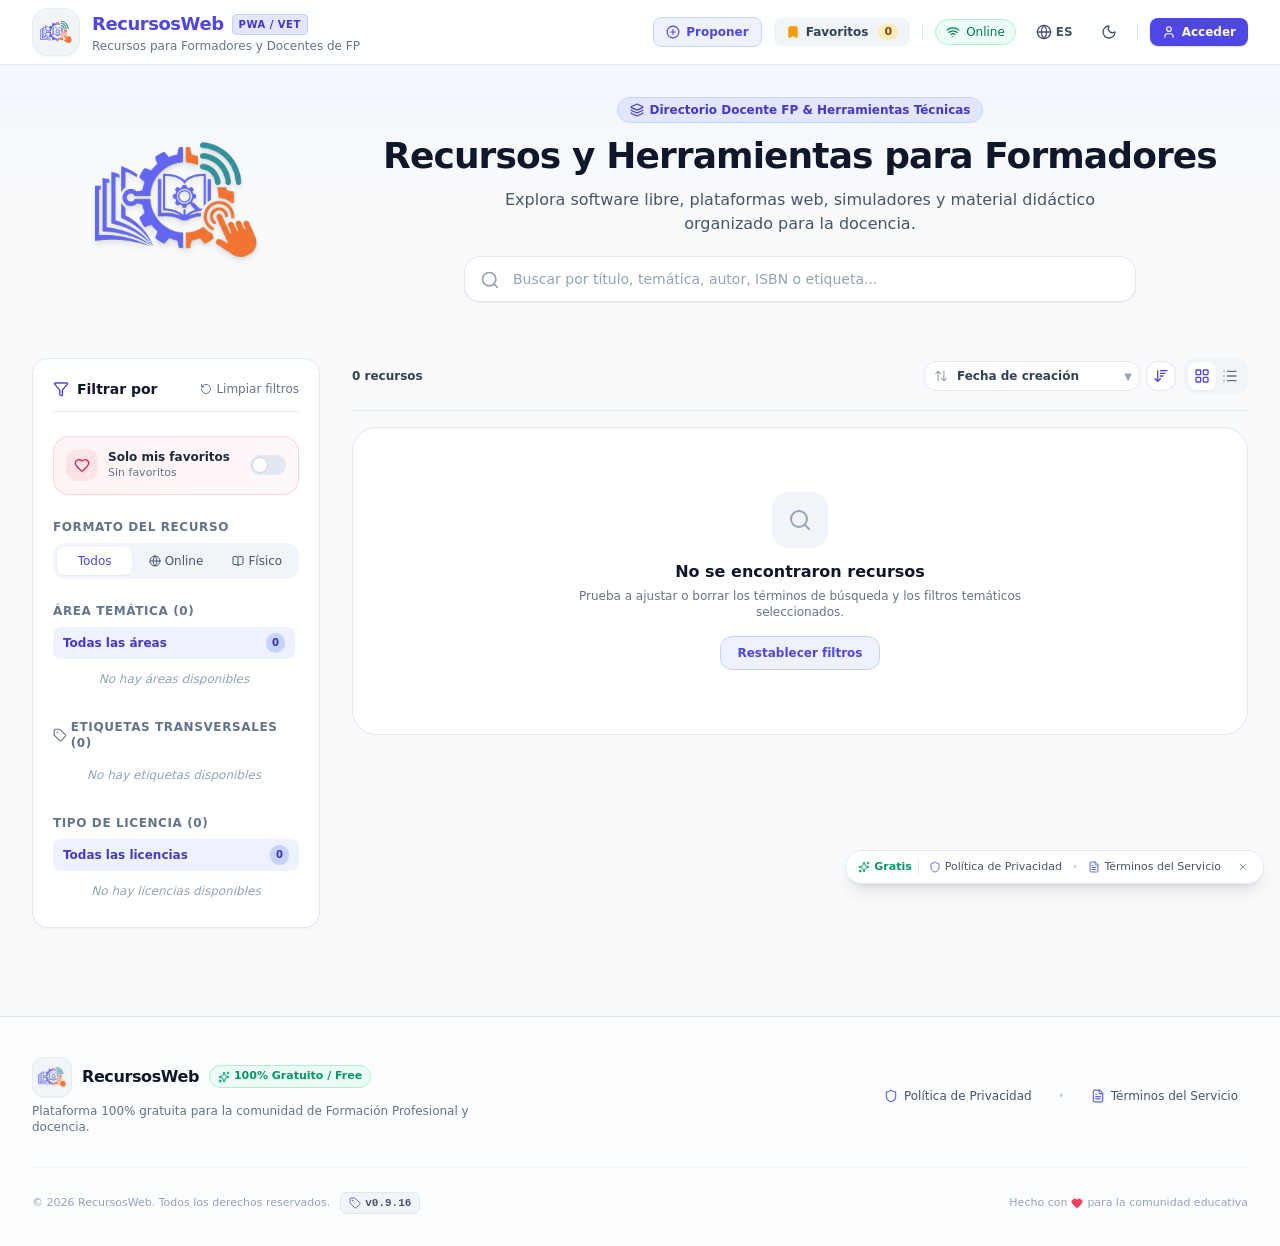
==== commit d8f39441: "deploy: harryangstrom/RecursosWeb@a8a64894c8a966fb74d32b6a983334fe72f49087" ====
--- a/index.html
+++ b/index.html
@@ -10,7 +10,7 @@
     <meta name="theme-color" content="#4f46e5" />
     <meta name="description" content="Recursos para Formadores de FP y Educación de Adultos - Herramientas online y recursos físicos." />
     <title>RecursosWeb | Recursos para Formadores</title>
-    <script type="module" crossorigin src="/assets/index-BOKD0mx4.js"></script>
+    <script type="module" crossorigin src="/assets/index-ReUc43rq.js"></script>
     <link rel="stylesheet" crossorigin href="/assets/index-DjFDvnuE.css">
   <link rel="manifest" href="/manifest.webmanifest"><script id="vite-plugin-pwa:register-sw" src="/registerSW.js"></script></head>
   <body class="bg-slate-50 dark:bg-slate-950 text-slate-900 dark:text-slate-100 antialiased min-h-screen selection:bg-brand-500 selection:text-white">
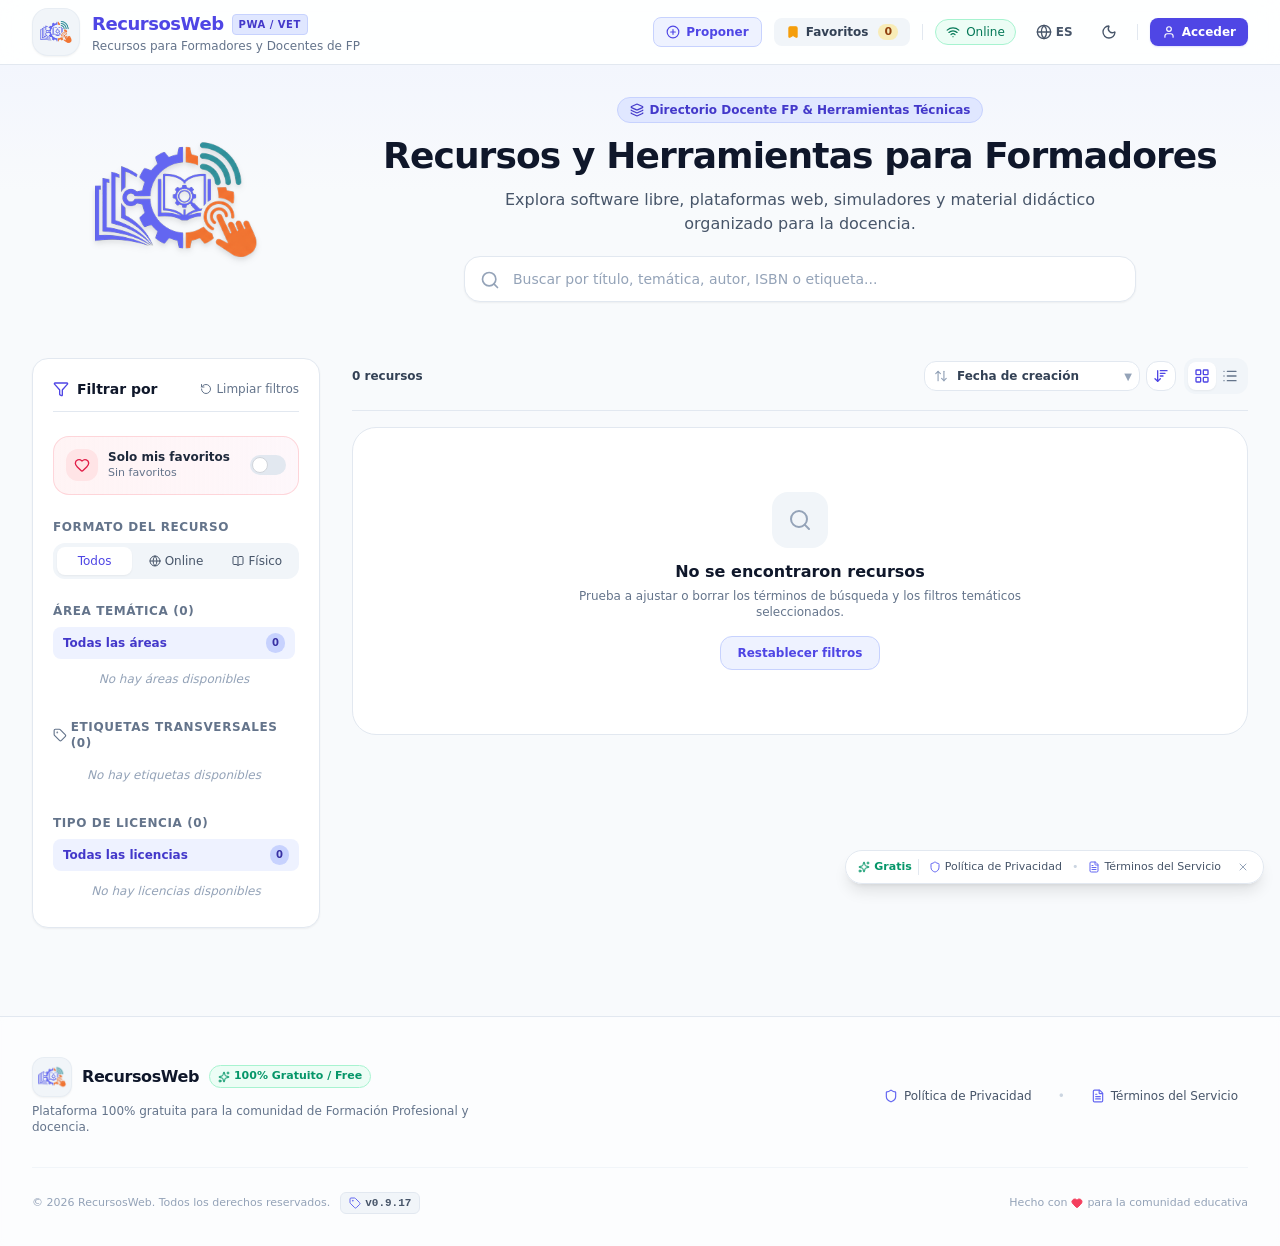
==== commit fd49c4f8: "deploy: harryangstrom/RecursosWeb@bf90b936145421e149c0e216346f1ac39bc3ccca" ====
--- a/index.html
+++ b/index.html
@@ -9,8 +9,9 @@
     <meta name="viewport" content="width=device-width, initial-scale=1.0, maximum-scale=1.0, user-scalable=no, viewport-fit=cover" />
     <meta name="theme-color" content="#4f46e5" />
     <meta name="description" content="Recursos para Formadores de FP y Educación de Adultos - Herramientas online y recursos físicos." />
+    <meta name="google-site-verification" content="3dYTS9f_mvWlwiVUCarPW6_qIcx9yYQhlFs5IXK01d4" />
     <title>RecursosWeb | Recursos para Formadores</title>
-    <script type="module" crossorigin src="/assets/index-ReUc43rq.js"></script>
+    <script type="module" crossorigin src="/assets/index-DZsrcl0A.js"></script>
     <link rel="stylesheet" crossorigin href="/assets/index-DjFDvnuE.css">
   <link rel="manifest" href="/manifest.webmanifest"><script id="vite-plugin-pwa:register-sw" src="/registerSW.js"></script></head>
   <body class="bg-slate-50 dark:bg-slate-950 text-slate-900 dark:text-slate-100 antialiased min-h-screen selection:bg-brand-500 selection:text-white">
